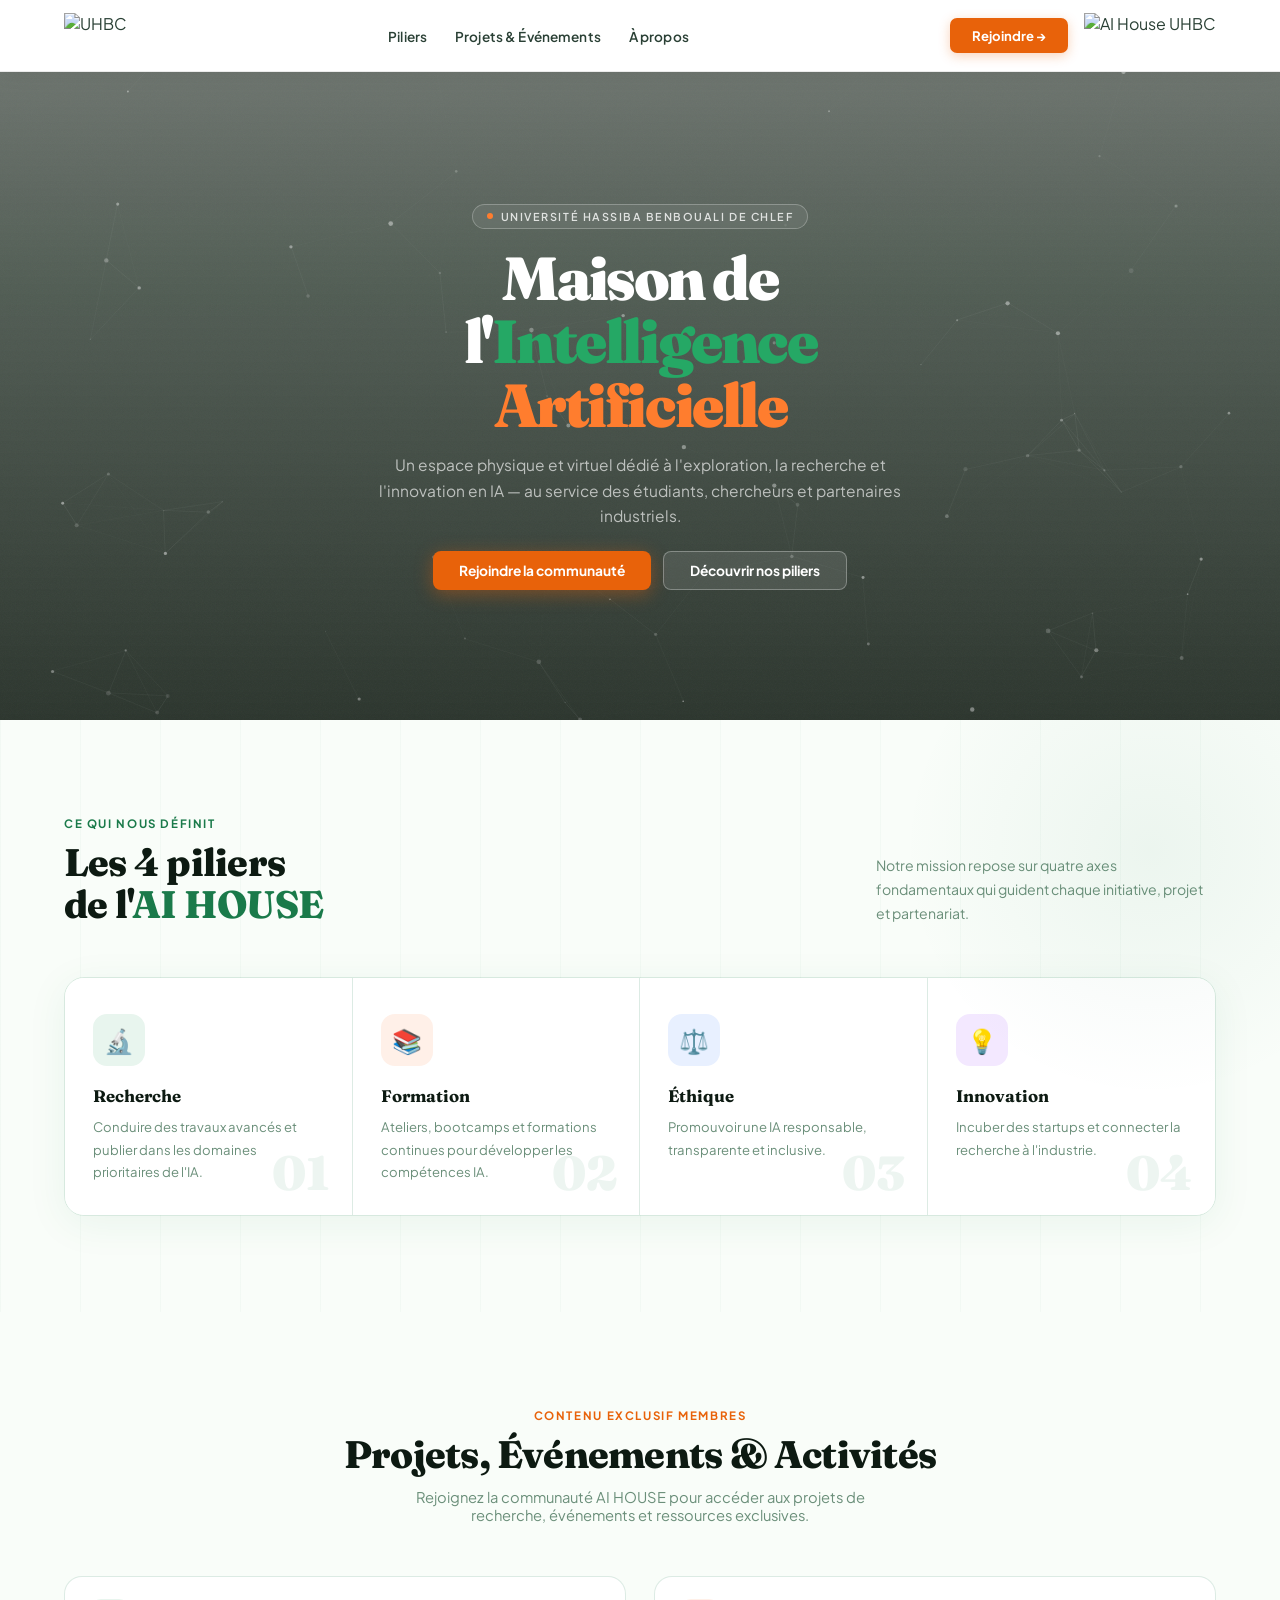
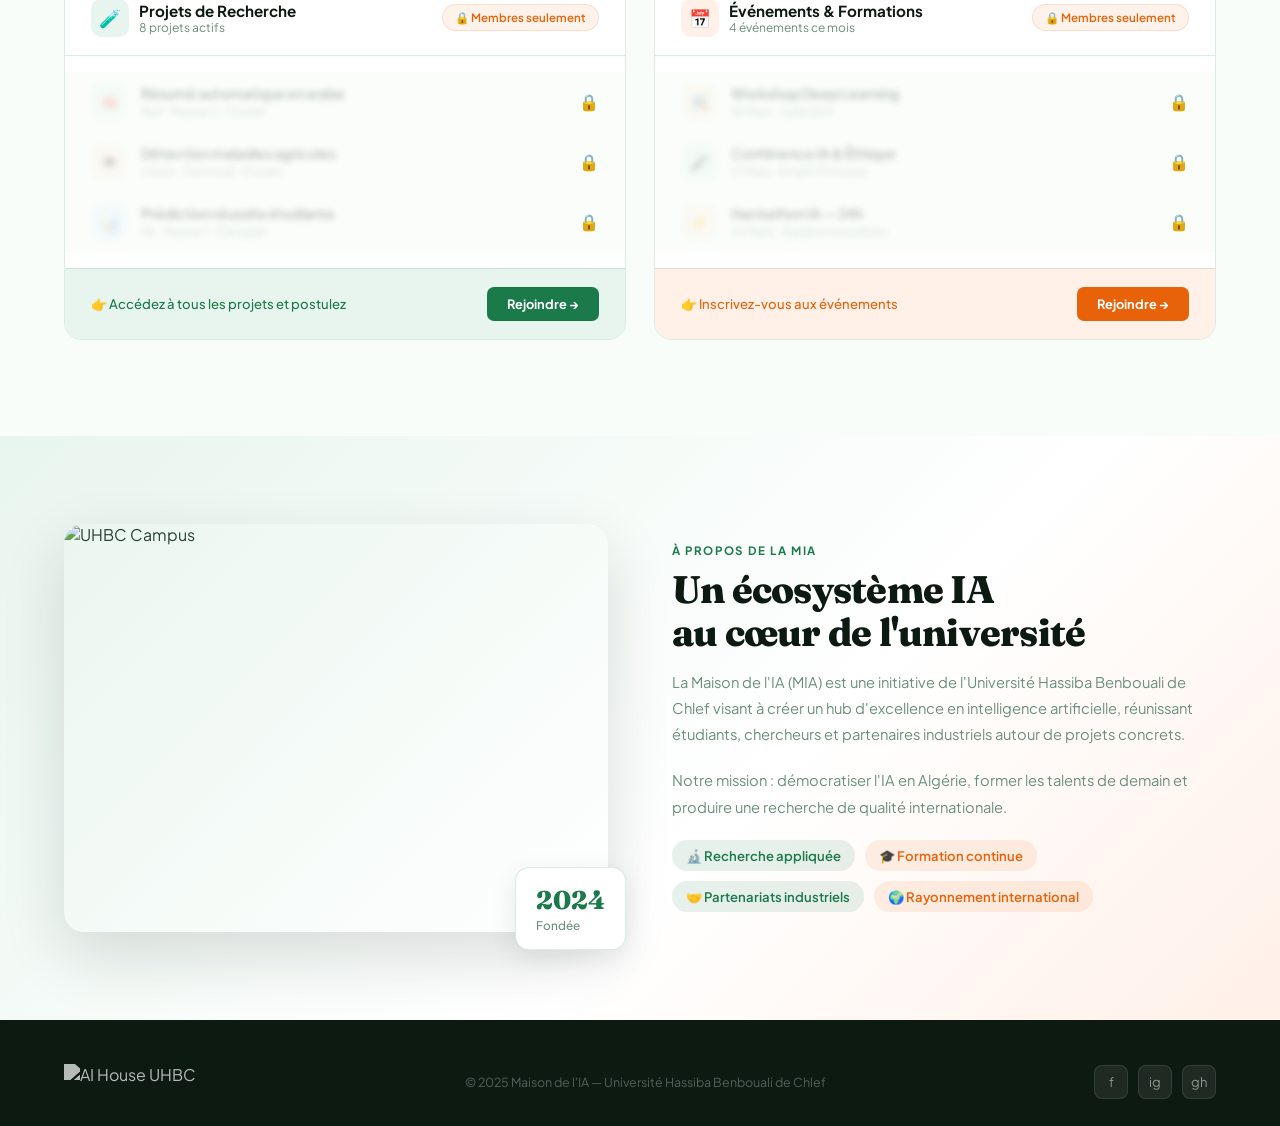
==== index.html @ f017c505 "Add files via upload" ====
<!DOCTYPE html>
<html lang="fr">
<head>
<meta charset="UTF-8">
<meta name="viewport" content="width=device-width, initial-scale=1.0">
<title>AI House UHBC — Maison de l'Intelligence Artificielle</title>
<link href="https://fonts.googleapis.com/css2?family=Fraunces:ital,opsz,wght@0,9..144,300;0,9..144,600;0,9..144,700;0,9..144,800;0,9..144,900;1,9..144,400;1,9..144,700&family=Plus+Jakarta+Sans:ital,wght@0,300;0,400;0,500;0,600;0,700;0,800;1,400&display=swap" rel="stylesheet">
<style>
:root{
  --green:#1a7a4a;--green-l:#25a865;--green-p:#e8f5ee;
  --orange:#e8620a;--orange-l:#ff7d2e;--orange-p:#fff0e8;
  --dark:#0d1a12;--text:#2a4035;--muted:#6b8f7a;
  --white:#f9fdf9;--border:rgba(26,122,74,.15);
}
*{margin:0;padding:0;box-sizing:border-box}
html{scroll-behavior:smooth}
body{font-family:'Plus Jakarta Sans',sans-serif;background:var(--white);color:var(--text);overflow-x:hidden}
.page{display:none;min-height:100vh}
.page.active{display:block}

/* ─── NAV ─── */
nav{
  position:fixed;top:0;left:0;right:0;z-index:200;
  display:flex;align-items:center;justify-content:space-between;
  padding:0 5%;height:72px;
  background:#fff;
  border-bottom:1px solid rgba(0,0,0,.08);
  box-shadow:0 2px 20px rgba(0,0,0,.06);
  transition:box-shadow .3s;
}
.nav-logo-left{display:flex;align-items:center;cursor:pointer;text-decoration:none;flex-shrink:0}
.nav-logo-left img{height:46px;width:auto;object-fit:contain}
.nav-center{display:flex;gap:28px;list-style:none}
.nav-center a{font-size:.85rem;font-weight:600;color:var(--text);text-decoration:none;transition:color .2s;cursor:pointer;letter-spacing:.01em}
.nav-center a:hover{color:var(--green)}
.nav-right{display:flex;align-items:center;gap:16px;flex-shrink:0}
.nav-univ-logo{height:46px;width:auto;object-fit:contain}
.btn-join-nav{background:var(--orange);color:#fff;padding:9px 22px;border-radius:7px;font-family:'Plus Jakarta Sans',sans-serif;font-weight:700;font-size:.82rem;cursor:pointer;transition:.2s;border:none;box-shadow:0 3px 12px rgba(232,98,10,.28)}
.btn-join-nav:hover{background:var(--orange-l);transform:translateY(-1px)}
.member-badge{display:flex;align-items:center;gap:8px;font-size:.82rem;font-weight:600;color:var(--green)}
.member-avatar{width:32px;height:32px;border-radius:50%;background:var(--green);color:#fff;display:flex;align-items:center;justify-content:center;font-size:.78rem;font-weight:700}

/* ─── HERO ─── */
#hero{
  position:relative;min-height:80vh;max-height:600px;height:52vh;
  display:flex;flex-direction:column;align-items:center;justify-content:center;
  text-align:center;overflow:hidden;
  padding-top:72px;
}
.hero-bg{
  position:absolute;inset:0;
  background-image:url('https://media.licdn.com/dms/image/v2/C561BAQG6pyrz4-sddQ/company-background_10000/company-background_10000/0/1585383603223/universit_hassiba_ben_bouali_chlef_cover?e=2147483647&v=beta&t=MM0iycJLVHhiiCePhcX-a3c6beVQOhgVpqdi2-BmuG8');
  background-size:cover;background-position:center top;
  transform:scale(1) translateY(0);
  transform-origin:center center;
  will-change:transform;
  transition:transform .1s linear;
}
.hero-overlay{
  position:absolute;inset:0;
  background:linear-gradient(
    180deg,
    rgba(8,18,10,.55) 0%,
    rgba(10,24,14,.7) 40%,
    rgba(8,18,10,.85) 100%
  );
}
.hero-grain{
  position:absolute;inset:0;opacity:.04;
  background-image:url("data:image/svg+xml,%3Csvg viewBox='0 0 256 256' xmlns='http://www.w3.org/2000/svg'%3E%3Cfilter id='noise'%3E%3CfeTurbulence type='fractalNoise' baseFrequency='0.9' numOctaves='4' stitchTiles='stitch'/%3E%3C/filter%3E%3Crect width='100%25' height='100%25' filter='url(%23noise)'/%3E%3C/svg%3E");
  background-size:200px;pointer-events:none;
}
.hero-content{position:relative;z-index:2;padding:0 24px;max-width:760px}
.hero-badge{
  display:inline-flex;align-items:center;gap:8px;
  font-size:.68rem;font-weight:600;letter-spacing:.14em;text-transform:uppercase;
  color:rgba(255,255,255,.8);border:1px solid rgba(255,255,255,.25);
  background:rgba(255,255,255,.07);backdrop-filter:blur(8px);
  padding:5px 14px;border-radius:30px;margin-bottom:18px;
  opacity:0;animation:heroUp .7s .3s ease forwards;
}
.hero-badge-dot{width:6px;height:6px;border-radius:50%;background:var(--orange-l);animation:pulse 2s infinite}
@keyframes pulse{0%,100%{opacity:1;transform:scale(1)}50%{opacity:.5;transform:scale(1.4)}}
.hero-title{
  font-family:'Fraunces',serif;font-weight:900;
  font-size:clamp(2rem,5vw,3.8rem);
  line-height:1.05;letter-spacing:-.04em;color:#fff;
  opacity:0;animation:heroUp .7s .5s ease forwards;
  font-style:normal;
}
.hero-title .ht-g{color:var(--green-l)}
.hero-title .ht-o{color:var(--orange-l)}
.hero-sub{
  margin-top:14px;font-size:clamp(.82rem,1.4vw,.97rem);
  font-weight:400;line-height:1.65;
  color:rgba(255,255,255,.65);max-width:560px;margin-left:auto;margin-right:auto;
  opacity:0;animation:heroUp .7s .7s ease forwards;
}
.hero-actions{
  display:flex;gap:12px;margin-top:22px;justify-content:center;flex-wrap:wrap;
  opacity:0;animation:heroUp .7s .9s ease forwards;
}
.btn-hero-primary{
  background:var(--orange);color:#fff;
  padding:10px 26px;border-radius:8px;
  font-family:'Plus Jakarta Sans',sans-serif;font-weight:700;font-size:.86rem;
  text-decoration:none;transition:.2s;
  box-shadow:0 4px 18px rgba(232,98,10,.4);cursor:pointer;border:none;
}
.btn-hero-primary:hover{background:var(--orange-l);transform:translateY(-2px);box-shadow:0 8px 24px rgba(232,98,10,.5)}
.btn-hero-secondary{
  background:rgba(255,255,255,.1);color:#fff;
  padding:10px 26px;border-radius:8px;
  border:1.5px solid rgba(255,255,255,.3);
  font-family:'Plus Jakarta Sans',sans-serif;font-weight:700;font-size:.86rem;
  text-decoration:none;transition:.2s;cursor:pointer;
  backdrop-filter:blur(8px);
}
.btn-hero-secondary:hover{background:rgba(255,255,255,.18);transform:translateY(-2px)}
.hero-stats{display:none}
.hero-scroll{display:none}

@keyframes heroUp{from{opacity:0;transform:translateY(28px)}to{opacity:1;transform:translateY(0)}}

/* ─── SCROLL REVEAL ─── */
.reveal{opacity:0;transform:translateY(32px);transition:opacity .7s ease,transform .7s ease}
.reveal.visible{opacity:1;transform:translateY(0)}
.reveal-left{opacity:0;transform:translateX(-32px);transition:opacity .7s ease,transform .7s ease}
.reveal-left.visible{opacity:1;transform:translateX(0)}
.reveal-right{opacity:0;transform:translateX(32px);transition:opacity .7s ease,transform .7s ease}
.reveal-right.visible{opacity:1;transform:translateX(0)}
.delay-1{transition-delay:.1s} .delay-2{transition-delay:.2s} .delay-3{transition-delay:.3s} .delay-4{transition-delay:.4s}

/* ─── PILLARS ─── */
#pillars{padding:96px 5%;background:var(--white);position:relative;overflow:hidden}
#pillars::before{content:'';position:absolute;inset:0;background:repeating-linear-gradient(90deg,rgba(26,122,74,.03) 0,rgba(26,122,74,.03) 1px,transparent 1px,transparent 80px);pointer-events:none}
#pillars::after{content:'';position:absolute;top:-120px;right:-120px;width:500px;height:500px;border-radius:50%;background:radial-gradient(circle,rgba(26,122,74,.06) 0%,transparent 70%);pointer-events:none}
.sl{font-size:.72rem;font-weight:700;letter-spacing:.14em;text-transform:uppercase;margin-bottom:10px}
.sl-g{color:var(--green)} .sl-o{color:var(--orange)} .sl-gd{color:var(--green)}
.st{font-family:'Fraunces',serif;font-weight:800;font-size:clamp(1.8rem,3vw,2.6rem);line-height:1.1;letter-spacing:-.02em}
.sec-head{display:flex;align-items:flex-end;justify-content:space-between;margin-bottom:52px;gap:24px;flex-wrap:wrap}
.pillars-desc{max-width:340px;font-size:.88rem;line-height:1.7;color:var(--muted);font-weight:400}

/* ─── NEW PILLARS GRID ─── */
.pillars-grid{display:grid;grid-template-columns:repeat(4,1fr);gap:0;border:1.5px solid var(--border);border-radius:20px;overflow:hidden;box-shadow:0 8px 40px rgba(26,122,74,.07)}
.pillar-card{background:#fff;border:none;border-radius:0;padding:36px 28px 32px;transition:.3s;position:relative;border-right:1.5px solid var(--border)}
.pillar-card:last-child{border-right:none}
.pillar-card::before{content:'';position:absolute;inset:0;background:var(--green);opacity:0;transition:opacity .3s;z-index:0}
.pillar-card:hover::before{opacity:1}
.pillar-card:hover{transform:none;box-shadow:none}
.pillar-card:hover .p-icon{background:rgba(255,255,255,.15)}
.pillar-card:hover .p-name{color:#fff}
.pillar-card:hover .p-desc{color:rgba(255,255,255,.75)}
.pillar-card:hover .p-num{color:rgba(255,255,255,.25)}
.p-icon{width:52px;height:52px;border-radius:14px;display:flex;align-items:center;justify-content:center;font-size:1.5rem;margin-bottom:20px;position:relative;z-index:1;transition:.3s}
.pig{background:var(--green-p)} .pio{background:var(--orange-p)}
.pib{background:#e8f0ff} .pip{background:#f3e8ff}
.p-num{font-family:'Fraunces',serif;font-weight:900;font-size:3rem;line-height:1;color:rgba(26,122,74,.08);position:absolute;bottom:18px;right:22px;z-index:0;transition:.3s;pointer-events:none}
.p-name{font-family:'Fraunces',serif;font-weight:700;font-size:1.05rem;color:var(--dark);margin-bottom:10px;position:relative;z-index:1;transition:.3s}
.p-desc{font-size:.82rem;line-height:1.7;color:var(--muted);position:relative;z-index:1;transition:.3s}

/* ─── LOCKED PREVIEW ─── */
#locked{padding:96px 5%}
.lp-head{text-align:center;margin-bottom:52px}
.lp-head .st{color:var(--dark);margin-bottom:12px}
.lp-head p{font-size:.92rem;color:var(--muted);max-width:520px;margin:0 auto;margin-top:10px}
.lock-grid{display:grid;grid-template-columns:1fr 1fr;gap:28px}
.ls{background:#fff;border:1px solid var(--border);border-radius:18px;overflow:hidden;transition:.25s}
.ls:hover{box-shadow:0 12px 40px rgba(13,26,18,.09)}
.ls-header{padding:22px 26px 18px;border-bottom:1px solid var(--border);display:flex;align-items:center;justify-content:space-between}
.lsh-l{display:flex;align-items:center;gap:10px}
.lsh-icon{width:38px;height:38px;border-radius:10px;display:flex;align-items:center;justify-content:center;font-size:1.1rem}
.lsh-g{background:var(--green-p)} .lsh-o{background:var(--orange-p)}
.lsh-title{font-family:'Plus Jakarta Sans',sans-serif;font-weight:700;font-size:.95rem;color:var(--dark)}
.lsh-count{font-size:.75rem;color:var(--muted)}
.lock-badge{display:flex;align-items:center;gap:5px;background:rgba(232,98,10,.08);color:var(--orange);font-size:.72rem;font-weight:600;padding:5px 12px;border-radius:20px;border:1px solid rgba(232,98,10,.15)}
.lock-items{padding:16px 0}
.li{display:flex;align-items:center;gap:14px;padding:12px 26px;position:relative}
.li::after{content:'';position:absolute;inset:0;background:rgba(249,253,249,.72);backdrop-filter:blur(3px)}
.li-icon{width:36px;height:36px;border-radius:10px;display:flex;align-items:center;justify-content:center;font-size:.95rem;flex-shrink:0}
.lig{background:var(--green-p)} .lio{background:var(--orange-p)} .lib{background:#e8f0ff}
.li-info{flex:1}
.li-title{font-family:'Plus Jakarta Sans',sans-serif;font-weight:600;font-size:.88rem;color:var(--dark)}
.li-sub{font-size:.75rem;color:var(--muted);margin-top:2px}
.li-lock{font-size:1rem;z-index:1}
.ls-cta{padding:18px 26px;border-top:1px solid var(--border);display:flex;align-items:center;justify-content:space-between;gap:14px}
.ls-cta-g{background:var(--green-p)} .ls-cta-o{background:var(--orange-p)}
.ls-cta p{font-size:.82rem;font-weight:500}
.ls-cta-g p{color:var(--green)} .ls-cta-o p{color:var(--orange)}
.btn-unlock{color:#fff;border:none;padding:9px 20px;border-radius:7px;font-family:'Plus Jakarta Sans',sans-serif;font-weight:700;font-size:.8rem;cursor:pointer;transition:.2s}
.btu-g{background:var(--green)} .btu-g:hover{background:var(--green-l)}
.btu-o{background:var(--orange)} .btu-o:hover{background:var(--orange-l)}

/* ─── ABOUT STRIP ─── */
#about{
  padding:88px 5%;
  background:linear-gradient(135deg,var(--green-p) 0%,#fff 60%,var(--orange-p) 100%);
  display:grid;grid-template-columns:1fr 1fr;gap:64px;align-items:center;
}
.about-visual{position:relative}
.about-img-wrap{
  border-radius:20px;overflow:hidden;
  box-shadow:0 24px 64px rgba(13,26,18,.14);
  aspect-ratio:4/3;
}
.about-img-wrap img{width:100%;height:100%;object-fit:cover}
.about-badge{
  position:absolute;bottom:-18px;right:-18px;
  background:#fff;border:1px solid var(--border);border-radius:14px;
  padding:16px 20px;box-shadow:0 8px 28px rgba(0,0,0,.09);
  display:flex;flex-direction:column;gap:2px;
}
.ab-val{font-family:'Fraunces',serif;font-weight:800;font-size:1.6rem;color:var(--green)}
.ab-label{font-size:.74rem;color:var(--muted);font-weight:500}
.about-info .sl-gd{margin-bottom:10px;display:block}
.about-info .st{color:var(--dark);margin-bottom:16px}
.about-info p{font-size:.92rem;line-height:1.78;color:var(--muted);margin-bottom:20px}
.about-chips{display:flex;flex-wrap:wrap;gap:10px}
.achip{display:flex;align-items:center;gap:7px;font-size:.82rem;font-weight:600;padding:7px 14px;border-radius:30px}
.achip-g{background:rgba(26,122,74,.1);color:var(--green)}
.achip-o{background:rgba(232,98,10,.1);color:var(--orange)}

/* ─── FOOTER ─── */
footer{background:var(--dark);padding:44px 5% 26px}
.footer-inner{display:flex;align-items:center;justify-content:space-between;flex-wrap:wrap;gap:16px}
.footer-logo{display:flex;align-items:center;gap:10px}
.footer-logo img{height:36px;width:auto;filter:brightness(0) invert(1);opacity:.7}
.footer-copy{font-size:.78rem;color:rgba(255,255,255,.3)}
.footer-soc{display:flex;gap:10px}
.soc-link{width:34px;height:34px;border-radius:8px;background:rgba(255,255,255,.07);border:1px solid rgba(255,255,255,.1);display:flex;align-items:center;justify-content:center;text-decoration:none;font-size:.82rem;color:rgba(255,255,255,.5);transition:.2s}
.soc-link:hover{background:var(--green);border-color:var(--green);color:#fff}

/* ─── BUTTONS ─── */
.btn-primary{background:var(--green);color:#fff;padding:13px 28px;border-radius:8px;font-family:'Plus Jakarta Sans',sans-serif;font-weight:600;font-size:.92rem;text-decoration:none;transition:.2s;box-shadow:0 4px 18px rgba(26,122,74,.22);cursor:pointer;border:none;display:inline-block}
.btn-primary:hover{background:var(--green-l);transform:translateY(-2px)}
.btn-secondary{background:transparent;color:var(--text);padding:13px 28px;border-radius:8px;border:1.5px solid var(--border);font-family:'Plus Jakarta Sans',sans-serif;font-weight:600;font-size:.92rem;text-decoration:none;transition:.2s;cursor:pointer;display:inline-block}
.btn-secondary:hover{border-color:var(--orange);color:var(--orange);transform:translateY(-2px)}

/* ════════════════════════════
   PAGE 2 — DASHBOARD
════════════════════════════ */
#page2{background:#f4f7f5}
.dash-layout{display:grid;grid-template-columns:240px 1fr;min-height:calc(100vh - 70px);margin-top:70px}
.sidebar{background:var(--dark);padding:28px 0;display:flex;flex-direction:column;position:sticky;top:70px;height:calc(100vh - 70px);overflow-y:auto}
.sb-sec{margin-bottom:8px}
.sb-lbl{font-size:.68rem;font-weight:600;letter-spacing:.12em;text-transform:uppercase;color:rgba(255,255,255,.28);padding:14px 24px 6px}
.sb-link{display:flex;align-items:center;gap:11px;padding:10px 24px;font-size:.86rem;font-weight:500;color:rgba(255,255,255,.55);cursor:pointer;transition:.2s;border-left:3px solid transparent}
.sb-link:hover{color:#fff;background:rgba(255,255,255,.04)}
.sb-link.active{color:#fff;background:rgba(26,122,74,.18);border-left-color:var(--green-l)}
.sb-icon{font-size:1rem;width:20px;text-align:center}
.sb-badge{margin-left:auto;background:var(--orange);color:#fff;font-size:.65rem;font-weight:700;padding:2px 7px;border-radius:20px}
.sb-profile{padding:20px 24px;border-top:1px solid rgba(255,255,255,.07);margin-top:auto}
.sbp-inner{display:flex;align-items:center;gap:10px}
.sbp-av{width:36px;height:36px;border-radius:50%;background:linear-gradient(135deg,var(--green),var(--green-l));display:flex;align-items:center;justify-content:center;font-size:.85rem;font-weight:700;color:#fff}
.sbp-name{font-size:.85rem;font-weight:600;color:#fff}
.sbp-role{font-size:.72rem;color:rgba(255,255,255,.4)}
.btn-logout{margin-top:12px;width:100%;background:rgba(255,255,255,.06);border:1px solid rgba(255,255,255,.1);color:rgba(255,255,255,.5);border-radius:7px;padding:8px;font-size:.78rem;cursor:pointer;transition:.2s;font-family:'Plus Jakarta Sans',sans-serif}
.btn-logout:hover{background:rgba(255,255,255,.1);color:#fff}
.dash-main{padding:36px 40px;overflow-y:auto}
.dtab{display:none}
.dtab.active{display:block}
.wb{display:flex;align-items:center;justify-content:space-between;margin-bottom:36px;flex-wrap:wrap;gap:16px}
.wb h1{font-family:'Fraunces',serif;font-weight:800;font-size:1.7rem;color:var(--dark)}
.wb p{font-size:.88rem;color:var(--muted);margin-top:4px}
.wb-date{font-size:.82rem;color:var(--muted);background:#fff;padding:8px 16px;border-radius:8px;border:1px solid var(--border)}
.kpi-row{display:grid;grid-template-columns:repeat(4,1fr);gap:16px;margin-bottom:32px}
.kpi{background:#fff;border-radius:13px;border:1px solid var(--border);padding:20px 20px 18px;transition:.2s}
.kpi:hover{transform:translateY(-2px);box-shadow:0 8px 24px rgba(13,26,18,.07)}
.kpi-ic{width:38px;height:38px;border-radius:9px;display:flex;align-items:center;justify-content:center;font-size:1rem;margin-bottom:14px}
.kpi-v{font-family:'Fraunces',serif;font-weight:800;font-size:1.7rem;color:var(--dark)}
.kpi-l{font-size:.76rem;font-weight:500;color:var(--muted);margin-top:3px}
.kpi-t{font-size:.72rem;font-weight:600;margin-top:8px}
.tu{color:var(--green)} .tn{color:var(--muted)}
.sh{display:flex;align-items:center;justify-content:space-between;margin-bottom:18px}
.sh h2{font-family:'Fraunces',serif;font-weight:700;font-size:1.05rem;color:var(--dark)}
.sh-a{font-size:.8rem;font-weight:600;color:var(--green);cursor:pointer;background:none;border:none;padding:0}
.proj-grid{display:grid;grid-template-columns:repeat(3,1fr);gap:18px;margin-bottom:32px}
.pc{background:#fff;border-radius:14px;border:1px solid var(--border);overflow:hidden;transition:.2s;cursor:pointer}
.pc:hover{box-shadow:0 10px 32px rgba(13,26,18,.09);transform:translateY(-3px)}
.pc-img{height:110px;display:flex;align-items:center;justify-content:center;font-size:2rem;position:relative}
.pci-g{background:linear-gradient(135deg,#e8f5ee,#d0eddf)}
.pci-o{background:linear-gradient(135deg,#fff0e8,#ffe0cc)}
.pci-b{background:linear-gradient(135deg,#e8f0ff,#d0dfff)}
.pci-p{background:linear-gradient(135deg,#f3e8ff,#e5d0ff)}
.pc-tag{position:absolute;top:10px;left:10px;font-size:.68rem;font-weight:600;letter-spacing:.05em;padding:3px 9px;border-radius:20px}
.tg{background:rgba(26,122,74,.12);color:var(--green)}
.to{background:rgba(232,98,10,.12);color:var(--orange)}
.tb{background:rgba(26,90,122,.12);color:#1a5a7a}
.tp{background:rgba(130,26,122,.12);color:#821a7a}
.pc-body{padding:16px 18px 18px}
.pc-title{font-family:'Plus Jakarta Sans',sans-serif;font-weight:600;font-size:.88rem;color:var(--dark);margin-bottom:6px}
.pc-desc{font-size:.78rem;line-height:1.55;color:var(--muted)}
.pc-foot{display:flex;align-items:center;gap:10px;margin-top:13px;padding-top:12px;border-top:1px solid var(--border)}
.pc-av{width:22px;height:22px;border-radius:50%;background:var(--green-p);display:flex;align-items:center;justify-content:center;font-size:.62rem;font-weight:700;color:var(--green);flex-shrink:0}
.pc-auth{font-size:.73rem;color:var(--muted);flex:1}
.pcs{font-size:.68rem;font-weight:600;padding:2px 8px;border-radius:20px}
.pcs-op{background:rgba(26,122,74,.1);color:var(--green)}
.pcs-cl{background:rgba(232,98,10,.1);color:var(--orange)}
.pcs-fu{background:#f0f0f0;color:#888}
.ev-list{display:flex;flex-direction:column;gap:13px;margin-bottom:32px}
.ev{background:#fff;border-radius:13px;border:1px solid var(--border);padding:18px 20px;display:flex;gap:16px;align-items:flex-start;transition:.2s;cursor:pointer}
.ev:hover{box-shadow:0 6px 22px rgba(13,26,18,.08);transform:translateX(3px)}
.ev-date{min-width:50px;height:54px;border-radius:9px;display:flex;flex-direction:column;align-items:center;justify-content:center;gap:1px}
.evd-g{background:var(--green-p)} .evd-o{background:var(--orange-p)}
.ev-day{font-family:'Fraunces',serif;font-weight:800;font-size:1.3rem;line-height:1}
.evc-g{color:var(--green)} .evc-o{color:var(--orange)}
.ev-mo{font-size:.65rem;font-weight:600;text-transform:uppercase;letter-spacing:.05em;color:var(--muted)}
.ev-info{flex:1}
.ev-title{font-family:'Plus Jakarta Sans',sans-serif;font-weight:600;font-size:.9rem;color:var(--dark);margin-bottom:5px}
.ev-meta{display:flex;gap:12px;font-size:.74rem;color:var(--muted);flex-wrap:wrap}
.ev-acts{display:flex;flex-direction:column;gap:6px;align-items:flex-end;justify-content:center;flex-shrink:0}
.btn-reg{background:var(--green);color:#fff;border:none;padding:8px 16px;border-radius:7px;font-family:'Plus Jakarta Sans',sans-serif;font-weight:700;font-size:.75rem;cursor:pointer;transition:.2s;white-space:nowrap}
.btn-reg:hover{background:var(--green-l)}
.btn-reged{background:var(--green-p);color:var(--green);border:1px solid rgba(26,122,74,.2);padding:8px 16px;border-radius:7px;font-family:'Plus Jakarta Sans',sans-serif;font-weight:700;font-size:.75rem;white-space:nowrap}
.ev-type{font-size:.68rem;font-weight:600;padding:2px 8px;border-radius:20px}
.etw{background:rgba(26,122,74,.1);color:var(--green)}
.etc{background:rgba(26,90,122,.1);color:#1a5a7a}
.eth{background:rgba(232,98,10,.1);color:var(--orange)}
.af{display:flex;flex-direction:column;gap:0}
.afi{display:flex;gap:14px;padding:14px 0;border-bottom:1px solid var(--border)}
.afi:last-child{border-bottom:none}
.afd{width:34px;height:34px;border-radius:50%;display:flex;align-items:center;justify-content:center;font-size:.9rem;flex-shrink:0}
.afd-g{background:var(--green-p)} .afd-o{background:var(--orange-p)} .afd-b{background:#e8f0ff}
.af-text{font-size:.84rem;color:var(--text);line-height:1.5}
.af-text strong{color:var(--dark);font-weight:600}
.af-time{font-size:.72rem;color:var(--muted);margin-top:3px}
.prof-grid{display:grid;grid-template-columns:1fr 2fr;gap:28px}
.pcard{background:#fff;border-radius:16px;border:1px solid var(--border);padding:28px;text-align:center}
.pcard-av{width:80px;height:80px;border-radius:50%;background:linear-gradient(135deg,var(--green),var(--green-l));display:flex;align-items:center;justify-content:center;font-size:1.8rem;font-weight:800;color:#fff;margin:0 auto 16px}
.pcard-name{font-family:'Fraunces',serif;font-weight:800;font-size:1.1rem;color:var(--dark)}
.pcard-role{font-size:.8rem;color:var(--muted);margin-top:4px}
.pcard-badge{display:inline-flex;align-items:center;gap:6px;background:var(--green-p);color:var(--green);font-size:.75rem;font-weight:600;padding:5px 13px;border-radius:20px;margin-top:12px}
.pcard-stats{display:grid;grid-template-columns:1fr 1fr;gap:12px;margin-top:22px;padding-top:20px;border-top:1px solid var(--border)}
.pcs-i{background:#f4f7f5;border-radius:9px;padding:12px;text-align:center}
.pcs-v{font-family:'Fraunces',serif;font-weight:800;font-size:1.2rem;color:var(--dark)}
.pcs-l{font-size:.7rem;color:var(--muted);margin-top:2px}
.pdet{background:#fff;border-radius:16px;border:1px solid var(--border);padding:28px}
.pdet-sec{margin-bottom:24px;padding-bottom:22px;border-bottom:1px solid var(--border)}
.pdet-sec:last-child{border-bottom:none;margin-bottom:0;padding-bottom:0}
.pdet-sec h3{font-family:'Plus Jakarta Sans',sans-serif;font-weight:600;font-size:.92rem;color:var(--dark);margin-bottom:14px}
.pdr{display:grid;grid-template-columns:1fr 1fr;gap:14px;margin-bottom:13px}
.pdf label{font-size:.72rem;font-weight:600;color:var(--muted);letter-spacing:.05em;text-transform:uppercase;display:block;margin-bottom:5px}
.pdf span{font-size:.87rem;color:var(--text);font-weight:500}
.chips{display:flex;flex-wrap:wrap;gap:8px}
.chip{font-size:.76rem;font-weight:600;padding:5px 12px;border-radius:20px;background:var(--green-p);color:var(--green)}
.chip-o{background:var(--orange-p);color:var(--orange)}
.card-box{background:#fff;border-radius:16px;border:1px solid var(--border);padding:24px}

/* ─── MODAL ─── */
.modal-ov{position:fixed;inset:0;background:rgba(13,26,18,.7);backdrop-filter:blur(8px);z-index:300;display:none;align-items:center;justify-content:center;padding:20px}
.modal-ov.open{display:flex}
.modal{background:#fff;border-radius:20px;max-width:480px;width:100%;padding:36px 32px;position:relative}
.modal h2{font-family:'Fraunces',serif;font-weight:800;font-size:1.3rem;color:var(--dark);margin-bottom:6px}
.modal p{font-size:.88rem;color:var(--muted);margin-bottom:24px}
.modal-x{position:absolute;top:16px;right:16px;width:32px;height:32px;border-radius:50%;background:#f0f0f0;border:none;cursor:pointer;font-size:1rem;display:flex;align-items:center;justify-content:center}
.modal-x:hover{background:#e0e0e0}
.fgg{display:flex;flex-direction:column;gap:5px;margin-bottom:14px}
.fgg label{font-size:.75rem;font-weight:600;color:var(--muted);letter-spacing:.04em;text-transform:uppercase}
.fgg input,.fgg select{background:var(--green-p);border:1px solid var(--border);border-radius:8px;padding:10px 13px;color:var(--text);font-family:'Plus Jakarta Sans',sans-serif;font-size:.87rem;outline:none;transition:border-color .2s}
.fgg input:focus,.fgg select:focus{border-color:var(--green);background:#fff}
.fgg input::placeholder{color:var(--muted)}
.fr{display:grid;grid-template-columns:1fr 1fr;gap:12px}
.btn-join{width:100%;background:var(--green);color:#fff;border:none;padding:13px;border-radius:8px;font-family:'Plus Jakarta Sans',sans-serif;font-weight:700;font-size:.95rem;cursor:pointer;margin-top:4px;transition:.2s}
.btn-join:hover{background:var(--green-l);transform:translateY(-1px)}

/* ─── TOAST ─── */
.toast{position:fixed;bottom:28px;right:28px;background:var(--green);color:#fff;padding:13px 22px;border-radius:10px;font-family:'Fraunces',serif;font-weight:600;font-size:.86rem;box-shadow:0 8px 28px rgba(26,122,74,.35);z-index:999;transform:translateY(80px);opacity:0;transition:transform .4s cubic-bezier(.22,1,.36,1),opacity .3s}
.toast.show{transform:translateY(0);opacity:1}

/* ─── RESPONSIVE ─── */
@media(max-width:1024px){
  .pillars-grid{grid-template-columns:repeat(2,1fr)}
  .kpi-row{grid-template-columns:repeat(2,1fr)}
  .proj-grid{grid-template-columns:repeat(2,1fr)}
  .dash-layout{grid-template-columns:200px 1fr}
  #about{grid-template-columns:1fr}
  .about-visual{display:none}
}
@media(max-width:768px){
  .lock-grid{grid-template-columns:1fr}
  .dash-layout{grid-template-columns:1fr}
  .sidebar{display:none}
  .proj-grid{grid-template-columns:1fr}
  .prof-grid{grid-template-columns:1fr}
  .nav-center{display:none}
  .pdr{grid-template-columns:1fr}
  .fr{grid-template-columns:1fr}
  .hero-stats{flex-direction:column;gap:0}
  .hs-item{border-right:none;border-bottom:1px solid rgba(255,255,255,.1)}
  .hs-item:last-child{border-bottom:none}
}
</style>
</head>
<body>

<!-- ═══ NAV ═══ -->
<nav id="main-nav">
  <a class="nav-logo-left" onclick="goHome()">
    <img src="https://media.licdn.com/dms/image/v2/C560BAQG5Hzzq4B9K9w/company-logo_200_200/company-logo_200_200/0/1630631565390/universit_hassiba_ben_bouali_chlef_logo?e=2147483647&v=beta&t=qV8g0KEAoEEfn9AnpTykEdqYr1Pdl0xMBkFI26KihQ4" alt="UHBC">
  </a>
  <ul class="nav-center" id="nav-pub">
    <li><a href="#pillars">Piliers</a></li>
    <li><a href="#locked">Projets & Événements</a></li>
    <li><a href="#about">À propos</a></li>
  </ul>
  <ul class="nav-center" id="nav-mem" style="display:none">
    <li><a onclick="showTab('t-overview')">Dashboard</a></li>
    <li><a onclick="showTab('t-projects')">Projets</a></li>
    <li><a onclick="showTab('t-events')">Événements</a></li>
    <li><a onclick="showTab('t-activities')">Activités</a></li>
  </ul>
  <div class="nav-right">
    <div id="nav-guest" style="display:flex;align-items:center;gap:14px">
      <button class="btn-join-nav" onclick="openModal()">Rejoindre →</button>
    </div>
    <div id="nav-logged" style="display:none;align-items:center;gap:14px">
      <span class="member-badge">
        <div class="member-avatar" id="nav-av">KM</div>
        <span id="nav-nm">Khalil</span>
      </span>
    </div>
    <img class="nav-univ-logo" src="https://i.imgur.com/zl5jHaY.png" alt="AI House UHBC">
  </div>
</nav>

<!-- ═══ PAGE 1 ═══ -->
<div id="page1" class="page active">

  <!-- HERO -->
  <section id="hero">
    <div class="hero-bg" id="hero-bg"></div>
    <div class="hero-overlay"></div>
    <div class="hero-grain"></div>
    <div id="particles-hero" style="position:absolute;inset:0;z-index:1;pointer-events:none"></div>

    <div class="hero-content">
      <div class="hero-badge">
        <span class="hero-badge-dot"></span>
        Université Hassiba Benbouali de Chlef
      </div>

      <h1 class="hero-title">
        Maison de<br>
        l'<span class="ht-g">Intelligence</span><br>
        <span class="ht-o">Artificielle</span>
      </h1>

      <p class="hero-sub">
        Un espace physique et virtuel dédié à l'exploration, la recherche et l'innovation en IA — 
        au service des étudiants, chercheurs et partenaires industriels.
      </p>

      <div class="hero-actions">
        <button class="btn-hero-primary" onclick="openModal()">Rejoindre la communauté</button>
        <a href="#pillars" class="btn-hero-secondary">Découvrir nos piliers</a>
      </div>

      <div class="hero-stats">
        <div class="hs-item">
          <div class="hs-val"><span class="sg">40+</span></div>
          <div class="hs-label">Projets actifs</div>
        </div>
        <div class="hs-item">
          <div class="hs-val"><span class="so">120</span></div>
          <div class="hs-label">Membres</div>
        </div>
        <div class="hs-item">
          <div class="hs-val">18</div>
          <div class="hs-label">Événements / an</div>
        </div>
        <div class="hs-item">
          <div class="hs-val"><span class="sg">4</span></div>
          <div class="hs-label">Piliers fondateurs</div>
        </div>
      </div>
    </div>

    <div class="hero-scroll">
      <div class="scroll-line"></div>
      <span>Défiler</span>
    </div>
  </section>

  <!-- PILLARS -->
  <section id="pillars">
    <div class="sec-head">
      <div>
        <div class="sl sl-g reveal">Ce qui nous définit</div>
        <h2 class="st reveal delay-1" style="color:var(--dark)">Les 4 piliers<br>de l'<span style="color:var(--green)">AI HOUSE</span></h2>
      </div>
      <p class="pillars-desc reveal-right">Notre mission repose sur quatre axes fondamentaux qui guident chaque initiative, projet et partenariat.</p>
    </div>
    <div class="pillars-grid">
      <div class="pillar-card reveal delay-1"><div class="p-icon pig">🔬</div><div class="p-name">Recherche</div><p class="p-desc">Conduire des travaux avancés et publier dans les domaines prioritaires de l'IA.</p><div class="p-num">01</div></div>
      <div class="pillar-card reveal delay-2"><div class="p-icon pio">📚</div><div class="p-name">Formation</div><p class="p-desc">Ateliers, bootcamps et formations continues pour développer les compétences IA.</p><div class="p-num">02</div></div>
      <div class="pillar-card reveal delay-3"><div class="p-icon pib">⚖️</div><div class="p-name">Éthique</div><p class="p-desc">Promouvoir une IA responsable, transparente et inclusive.</p><div class="p-num">03</div></div>
      <div class="pillar-card reveal delay-4"><div class="p-icon pip">💡</div><div class="p-name">Innovation</div><p class="p-desc">Incuber des startups et connecter la recherche à l'industrie.</p><div class="p-num">04</div></div>
    </div>
  </section>

  <!-- LOCKED PREVIEW -->
  <section id="locked">
    <div class="lp-head">
      <div class="sl sl-o reveal" style="display:block">Contenu exclusif membres</div>
      <h2 class="st reveal delay-1" style="color:var(--dark)">Projets, Événements & Activités</h2>
      <p class="reveal delay-2">Rejoignez la communauté AI HOUSE pour accéder aux projets de recherche, événements et ressources exclusives.</p>
    </div>
    <div class="lock-grid">
      <div class="ls reveal-left">
        <div class="ls-header">
          <div class="lsh-l"><div class="lsh-icon lsh-g">🧪</div><div><div class="lsh-title">Projets de Recherche</div><div class="lsh-count">8 projets actifs</div></div></div>
          <div class="lock-badge">🔒 Membres seulement</div>
        </div>
        <div class="lock-items">
          <div class="li"><div class="li-icon lig">🧠</div><div class="li-info"><div class="li-title">Résumé automatique en arabe</div><div class="li-sub">NLP · Master 2 · Ouvert</div></div><span class="li-lock">🔒</span></div>
          <div class="li"><div class="li-icon lio">👁️</div><div class="li-info"><div class="li-title">Détection maladies agricoles</div><div class="li-sub">Vision · Doctorat · Ouvert</div></div><span class="li-lock">🔒</span></div>
          <div class="li"><div class="li-icon lib">📊</div><div class="li-info"><div class="li-title">Prédiction réussite étudiante</div><div class="li-sub">ML · Master 1 · Complet</div></div><span class="li-lock">🔒</span></div>
        </div>
        <div class="ls-cta ls-cta-g"><p>👉 Accédez à tous les projets et postulez</p><button class="btn-unlock btu-g" onclick="openModal()">Rejoindre →</button></div>
      </div>
      <div class="ls reveal-right">
        <div class="ls-header">
          <div class="lsh-l"><div class="lsh-icon lsh-o">📅</div><div><div class="lsh-title">Événements & Formations</div><div class="lsh-count">4 événements ce mois</div></div></div>
          <div class="lock-badge">🔒 Membres seulement</div>
        </div>
        <div class="lock-items">
          <div class="li"><div class="li-icon lio">🛠️</div><div class="li-info"><div class="li-title">Workshop Deep Learning</div><div class="li-sub">10 Mars · Salle 204</div></div><span class="li-lock">🔒</span></div>
          <div class="li"><div class="li-icon lig">🎤</div><div class="li-info"><div class="li-title">Conférence IA & Éthique</div><div class="li-sub">17 Mars · Amphi Principal</div></div><span class="li-lock">🔒</span></div>
          <div class="li"><div class="li-icon lio">⚡</div><div class="li-info"><div class="li-title">Hackathon IA — 24h</div><div class="li-sub">24 Mars · Espace Innovation</div></div><span class="li-lock">🔒</span></div>
        </div>
        <div class="ls-cta ls-cta-o"><p>👉 Inscrivez-vous aux événements</p><button class="btn-unlock btu-o" onclick="openModal()">Rejoindre →</button></div>
      </div>
    </div>
  </section>

  <!-- ABOUT -->
  <section id="about">
    <div class="about-visual reveal-left">
      <div class="about-img-wrap">
        <img src="https://www.univ-chlef.dz/ar/wp-content/uploads/2026/01/univ-chlef-1024x473.jpg" alt="UHBC Campus">
      </div>
      <div class="about-badge">
        <div class="ab-val">2024</div>
        <div class="ab-label">Fondée</div>
      </div>
    </div>
    <div class="about-info">
      <span class="sl sl-gd reveal">À propos de la MIA</span>
      <h2 class="st reveal delay-1" style="color:var(--dark)">Un écosystème IA<br>au cœur de l'université</h2>
      <p class="reveal delay-2">La Maison de l'IA (MIA) est une initiative de l'Université Hassiba Benbouali de Chlef visant à créer un hub d'excellence en intelligence artificielle, réunissant étudiants, chercheurs et partenaires industriels autour de projets concrets.</p>
      <p class="reveal delay-3">Notre mission : démocratiser l'IA en Algérie, former les talents de demain et produire une recherche de qualité internationale.</p>
      <div class="about-chips reveal delay-4">
        <span class="achip achip-g">🔬 Recherche appliquée</span>
        <span class="achip achip-o">🎓 Formation continue</span>
        <span class="achip achip-g">🤝 Partenariats industriels</span>
        <span class="achip achip-o">🌍 Rayonnement international</span>
      </div>
    </div>
  </section>

  <footer>
    <div class="footer-inner">
      <div class="footer-logo">
        <img src="https://i.imgur.com/zl5jHaY.png" alt="AI House UHBC">
      </div>
      <span class="footer-copy">© 2025 Maison de l'IA — Université Hassiba Benbouali de Chlef</span>
      <div class="footer-soc">
        <a href="#" class="soc-link">f</a>
        <a href="#" class="soc-link">ig</a>
        <a href="#" class="soc-link">gh</a>
      </div>
    </div>
  </footer>

</div><!-- /page1 -->

<!-- ═══ PAGE 2 — DASHBOARD ═══ -->
<div id="page2" class="page">
  <div class="dash-layout">
    <aside class="sidebar">
      <div class="sb-sec">
        <div class="sb-lbl">Principal</div>
        <div class="sb-link active" onclick="showTab('t-overview')"><span class="sb-icon">🏠</span> Tableau de bord</div>
        <div class="sb-link" onclick="showTab('t-projects')"><span class="sb-icon">🧪</span> Projets <span class="sb-badge">8</span></div>
        <div class="sb-link" onclick="showTab('t-events')"><span class="sb-icon">📅</span> Événements <span class="sb-badge">4</span></div>
        <div class="sb-link" onclick="showTab('t-activities')"><span class="sb-icon">⚡</span> Activités</div>
      </div>
      <div class="sb-sec">
        <div class="sb-lbl">Mon espace</div>
        <div class="sb-link" onclick="showTab('t-profile')"><span class="sb-icon">👤</span> Mon profil</div>
        <div class="sb-link" onclick="showTab('t-resources')"><span class="sb-icon">📚</span> Ressources</div>
      </div>
      <div class="sb-profile">
        <div class="sbp-inner">
          <div class="sbp-av" id="sb-av">KM</div>
          <div><div class="sbp-name" id="sb-name">Khalil M.</div><div class="sbp-role" id="sb-role">Étudiant Master</div></div>
        </div>
        <button class="btn-logout" onclick="handleLogout()">← Déconnexion</button>
      </div>
    </aside>

    <main class="dash-main">

      <!-- OVERVIEW -->
      <div class="dtab active" id="t-overview">
        <div class="wb">
          <div><h1>Bonjour, <span id="wn" style="color:var(--green)">Khalil</span> 👋</h1><p>Bienvenue dans votre espace AI HOUSE UHBC</p></div>
          <div class="wb-date">📅 Mars 2025</div>
        </div>
        <div class="kpi-row">
          <div class="kpi"><div class="kpi-ic pig">🧪</div><div class="kpi-v">3</div><div class="kpi-l">Projets rejoints</div><div class="kpi-t tu">↑ +1 ce mois</div></div>
          <div class="kpi"><div class="kpi-ic pio">📅</div><div class="kpi-v">2</div><div class="kpi-l">Événements inscrits</div><div class="kpi-t tu">Prochain: 10 mars</div></div>
          <div class="kpi"><div class="kpi-ic" style="background:#e8f0ff">⚡</div><div class="kpi-v">14</div><div class="kpi-l">Activités totales</div><div class="kpi-t tn">Dernière: hier</div></div>
          <div class="kpi"><div class="kpi-ic pip">🏆</div><div class="kpi-v">Gold</div><div class="kpi-l">Niveau membre</div><div class="kpi-t tu">↑ 3 mois actif</div></div>
        </div>
        <div class="sh"><h2>Mes projets récents</h2><button class="sh-a" onclick="showTab('t-projects')">Voir tout →</button></div>
        <div class="proj-grid">
          <div class="pc"><div class="pc-img pci-g">🧠<span class="pc-tag tg">NLP</span></div><div class="pc-body"><div class="pc-title">Résumé automatique en arabe</div><p class="pc-desc">Modèle Transformer pour résumés de textes académiques arabes.</p><div class="pc-foot"><div class="pc-av">KM</div><div class="pc-auth">Vous (responsable)</div><span class="pcs pcs-op">Actif</span></div></div></div>
          <div class="pc"><div class="pc-img pci-o">👁️<span class="pc-tag to">Vision</span></div><div class="pc-body"><div class="pc-title">Détection maladies agricoles</div><p class="pc-desc">CNN pour identifier les pathologies des cultures céréalières.</p><div class="pc-foot"><div class="pc-av">SB</div><div class="pc-auth">Sara Benali</div><span class="pcs pcs-op">Actif</span></div></div></div>
          <div class="pc"><div class="pc-img pci-b">📊<span class="pc-tag tb">Data</span></div><div class="pc-body"><div class="pc-title">Prédiction réussite étudiante</div><p class="pc-desc">ML pour prédire le décrochage universitaire.</p><div class="pc-foot"><div class="pc-av">AO</div><div class="pc-auth">Amine Ouadah</div><span class="pcs pcs-fu">Complet</span></div></div></div>
        </div>
        <div class="sh"><h2>Prochains événements</h2><button class="sh-a" onclick="showTab('t-events')">Voir tout →</button></div>
        <div class="ev-list">
          <div class="ev"><div class="ev-date evd-g"><div class="ev-day evc-g">10</div><div class="ev-mo">Mars</div></div><div class="ev-info"><div class="ev-title">Workshop Deep Learning avec PyTorch</div><div class="ev-meta"><span>🕙 10:00–13:00</span><span>📍 Salle 204, Bloc B</span><span class="ev-type etw">Workshop</span></div></div><div class="ev-acts"><span class="btn-reged">✅ Inscrit</span></div></div>
          <div class="ev"><div class="ev-date evd-o"><div class="ev-day evc-o">17</div><div class="ev-mo">Mars</div></div><div class="ev-info"><div class="ev-title">Conférence : IA & Éthique en Algérie</div><div class="ev-meta"><span>🕙 14:00–17:00</span><span>📍 Amphi Principal</span><span class="ev-type etc">Conférence</span></div></div><div class="ev-acts"><button class="btn-reg" onclick="regEv(this)">S'inscrire</button></div></div>
        </div>
      </div>

      <!-- PROJECTS -->
      <div class="dtab" id="t-projects">
        <div class="wb"><div><h1>Projets de Recherche</h1><p>Explorez et rejoignez les projets actifs</p></div><button class="btn-primary" onclick="showToast('Formulaire de soumission bientôt disponible !')">+ Proposer un projet</button></div>
        <div style="display:flex;gap:10px;margin-bottom:24px;flex-wrap:wrap" id="proj-filters">
          <button onclick="filterProj(this,'all')" class="btn-primary" style="padding:7px 18px;font-size:.8rem">Tous</button>
          <button onclick="filterProj(this,'nlp')" class="btn-secondary" style="padding:7px 18px;font-size:.8rem">NLP</button>
          <button onclick="filterProj(this,'vision')" class="btn-secondary" style="padding:7px 18px;font-size:.8rem">Vision</button>
          <button onclick="filterProj(this,'data')" class="btn-secondary" style="padding:7px 18px;font-size:.8rem">Data</button>
          <button onclick="filterProj(this,'rl')" class="btn-secondary" style="padding:7px 18px;font-size:.8rem">RL</button>
        </div>
        <div class="proj-grid" id="pj-grid">
          <div class="pc" data-cat="nlp"><div class="pc-img pci-g">🧠<span class="pc-tag tg">NLP</span></div><div class="pc-body"><div class="pc-title">Résumé automatique en arabe</div><p class="pc-desc">Transformer fine-tuné pour résumés académiques arabes.</p><div class="pc-foot"><div class="pc-av">KM</div><div class="pc-auth">Khalil Mansouri</div><span class="pcs pcs-op">Ouvert</span></div></div></div>
          <div class="pc" data-cat="vision"><div class="pc-img pci-o">👁️<span class="pc-tag to">Vision</span></div><div class="pc-body"><div class="pc-title">Détection maladies agricoles</div><p class="pc-desc">CNN pour identifier les pathologies des cultures céréalières.</p><div class="pc-foot"><div class="pc-av">SB</div><div class="pc-auth">Sara Benali</div><span class="pcs pcs-op">Ouvert</span></div></div></div>
          <div class="pc" data-cat="data"><div class="pc-img pci-b">📊<span class="pc-tag tb">Data</span></div><div class="pc-body"><div class="pc-title">Prédiction réussite étudiante</div><p class="pc-desc">ML pour prédire le décrochage universitaire.</p><div class="pc-foot"><div class="pc-av">AO</div><div class="pc-auth">Amine Ouadah</div><span class="pcs pcs-fu">Complet</span></div></div></div>
          <div class="pc" data-cat="nlp"><div class="pc-img pci-p">💬<span class="pc-tag tp">NLP</span></div><div class="pc-body"><div class="pc-title">Chatbot d'orientation universitaire</div><p class="pc-desc">Assistant conversationnel pour aider les étudiants dans les filières.</p><div class="pc-foot"><div class="pc-av">RL</div><div class="pc-auth">Rima Lamine</div><span class="pcs pcs-op">Ouvert</span></div></div></div>
          <div class="pc" data-cat="rl"><div class="pc-img pci-g">🤖<span class="pc-tag tg">RL</span></div><div class="pc-body"><div class="pc-title">Robot pédagogique autonome</div><p class="pc-desc">Apprentissage par renforcement pour un robot éducatif adaptatif.</p><div class="pc-foot"><div class="pc-av">MA</div><div class="pc-auth">Mehdi Aissa</div><span class="pcs pcs-op">Ouvert</span></div></div></div>
          <div class="pc" data-cat="vision"><div class="pc-img pci-o">🏥<span class="pc-tag to">Vision</span></div><div class="pc-body"><div class="pc-title">Diagnostic médical par imagerie</div><p class="pc-desc">Deep learning pour la détection de pathologies dans les radiographies.</p><div class="pc-foot"><div class="pc-av">NB</div><div class="pc-auth">Nadia Belkacem</div><span class="pcs pcs-cl">Fermé</span></div></div></div>
        </div>
      </div>

      <!-- EVENTS -->
      <div class="dtab" id="t-events">
        <div class="wb"><div><h1>Événements & Formations</h1><p>Inscrivez-vous aux activités de la communauté</p></div><div class="wb-date">📅 Mars – Avril 2025</div></div>
        <div class="ev-list">
          <div class="ev"><div class="ev-date evd-g"><div class="ev-day evc-g">10</div><div class="ev-mo">Mars</div></div><div class="ev-info"><div class="ev-title">Workshop Deep Learning avec PyTorch</div><div class="ev-meta"><span>🕙 10:00–13:00</span><span>📍 Salle 204, Bloc B</span><span>👥 24/30</span><span class="ev-type etw">Workshop</span></div></div><div class="ev-acts"><span class="btn-reged">✅ Inscrit</span></div></div>
          <div class="ev"><div class="ev-date evd-o"><div class="ev-day evc-o">17</div><div class="ev-mo">Mars</div></div><div class="ev-info"><div class="ev-title">Conférence : IA & Éthique en Algérie</div><div class="ev-meta"><span>🕙 14:00–17:00</span><span>📍 Amphi Principal</span><span>👥 80/150</span><span class="ev-type etc">Conférence</span></div></div><div class="ev-acts"><button class="btn-reg" onclick="regEv(this)">S'inscrire</button></div></div>
          <div class="ev"><div class="ev-date evd-g"><div class="ev-day evc-g">24</div><div class="ev-mo">Mars</div></div><div class="ev-info"><div class="ev-title">Hackathon IA — 24h Challenge</div><div class="ev-meta"><span>🕙 09:00 – +24h</span><span>📍 Espace Innovation</span><span>👥 45/60</span><span class="ev-type eth">Hackathon</span></div></div><div class="ev-acts"><button class="btn-reg" onclick="regEv(this)">S'inscrire</button></div></div>
          <div class="ev"><div class="ev-date evd-o"><div class="ev-day evc-o">05</div><div class="ev-mo">Avr</div></div><div class="ev-info"><div class="ev-title">Bootcamp NLP pour débutants</div><div class="ev-meta"><span>🕙 09:00–17:00</span><span>📍 Labo Informatique</span><span>👥 12/20</span><span class="ev-type etw">Bootcamp</span></div></div><div class="ev-acts"><button class="btn-reg" onclick="regEv(this)">S'inscrire</button></div></div>
          <div class="ev"><div class="ev-date evd-g"><div class="ev-day evc-g">18</div><div class="ev-mo">Avr</div></div><div class="ev-info"><div class="ev-title">Séminaire : Grandes tendances IA 2025</div><div class="ev-meta"><span>🕙 10:00–12:00</span><span>📍 Salle de conférence</span><span>👥 30/50</span><span class="ev-type etc">Séminaire</span></div></div><div class="ev-acts"><button class="btn-reg" onclick="regEv(this)">S'inscrire</button></div></div>
        </div>
      </div>

      <!-- ACTIVITIES -->
      <div class="dtab" id="t-activities">
        <div class="wb"><div><h1>Mes Activités</h1><p>Historique de vos contributions et participations</p></div></div>
        <div style="display:grid;grid-template-columns:1fr 1fr;gap:24px">
          <div class="card-box">
            <div class="sh"><h2>Fil d'activité</h2></div>
            <div class="af">
              <div class="afi"><div class="afd afd-g">🧪</div><div><div class="af-text">Vous avez rejoint le projet <strong>Résumé automatique en arabe</strong></div><div class="af-time">Il y a 2 jours</div></div></div>
              <div class="afi"><div class="afd afd-o">📅</div><div><div class="af-text">Inscription au <strong>Workshop Deep Learning</strong> confirmée</div><div class="af-time">Il y a 4 jours</div></div></div>
              <div class="afi"><div class="afd afd-b">📝</div><div><div class="af-text">Vous avez complété le module <strong>Introduction au NLP</strong></div><div class="af-time">Il y a 1 semaine</div></div></div>
              <div class="afi"><div class="afd afd-g">🤝</div><div><div class="af-text">Contribution au projet <strong>Prédiction réussite étudiante</strong></div><div class="af-time">Il y a 2 semaines</div></div></div>
              <div class="afi"><div class="afd afd-o">🎤</div><div><div class="af-text">Participation à la conférence <strong>IA & Société</strong></div><div class="af-time">Il y a 3 semaines</div></div></div>
              <div class="afi"><div class="afd afd-b">🏆</div><div><div class="af-text">Badge <strong>Gold Member</strong> obtenu — 3 mois d'activité</div><div class="af-time">Il y a 1 mois</div></div></div>
            </div>
          </div>
          <div style="display:flex;flex-direction:column;gap:18px">
            <div class="card-box">
              <div class="sh"><h2>Mes statistiques</h2></div>
              <div style="display:grid;grid-template-columns:1fr 1fr;gap:12px">
                <div class="pcs-i"><div class="pcs-v" style="color:var(--green)">3</div><div class="pcs-l">Projets actifs</div></div>
                <div class="pcs-i"><div class="pcs-v" style="color:var(--orange)">5</div><div class="pcs-l">Événements</div></div>
                <div class="pcs-i"><div class="pcs-v">14</div><div class="pcs-l">Actions totales</div></div>
                <div class="pcs-i"><div class="pcs-v" style="color:#821a7a">🏆</div><div class="pcs-l">Niveau Gold</div></div>
              </div>
            </div>
            <div style="background:var(--dark);border-radius:16px;padding:24px">
              <div style="font-family:'Plus Jakarta Sans',sans-serif;font-weight:700;font-size:.95rem;color:#fff;margin-bottom:14px">Prochaine étape</div>
              <p style="font-size:.82rem;color:rgba(255,255,255,.5);line-height:1.6;margin-bottom:16px">Participez à 2 événements supplémentaires pour atteindre le niveau <strong style="color:var(--orange-l)">Platinum</strong>.</p>
              <div style="background:rgba(255,255,255,.08);border-radius:8px;height:8px;overflow:hidden"><div style="height:100%;width:70%;background:linear-gradient(90deg,var(--green),var(--green-l));border-radius:8px"></div></div>
              <div style="font-size:.74rem;color:rgba(255,255,255,.3);margin-top:7px">3/5 événements</div>
            </div>
          </div>
        </div>
      </div>

      <!-- PROFILE -->
      <div class="dtab" id="t-profile">
        <div class="wb"><div><h1>Mon Profil</h1><p>Gérez vos informations et préférences</p></div><button class="btn-primary" onclick="showToast('Profil mis à jour !')">Sauvegarder</button></div>
        <div class="prof-grid">
          <div class="pcard">
            <div class="pcard-av" id="p-av">KM</div>
            <div class="pcard-name" id="p-nm">Khalil Mansouri</div>
            <div class="pcard-role" id="p-rl">Étudiant Master — UHBC</div>
            <div class="pcard-badge">🏆 Membre Gold</div>
            <div class="pcard-stats">
              <div class="pcs-i"><div class="pcs-v" style="color:var(--green)">3</div><div class="pcs-l">Projets</div></div>
              <div class="pcs-i"><div class="pcs-v" style="color:var(--orange)">5</div><div class="pcs-l">Événements</div></div>
              <div class="pcs-i"><div class="pcs-v">14</div><div class="pcs-l">Activités</div></div>
              <div class="pcs-i"><div class="pcs-v">3</div><div class="pcs-l">Mois actif</div></div>
            </div>
          </div>
          <div class="pdet">
            <div class="pdet-sec">
              <h3>Informations personnelles</h3>
              <div class="pdr">
                <div class="pdf"><label>Prénom</label><span id="pd-pre">Khalil</span></div>
                <div class="pdf"><label>Nom</label><span id="pd-nom">Mansouri</span></div>
              </div>
              <div class="pdr">
                <div class="pdf"><label>Email</label><span id="pd-email"><a href="/cdn-cgi/l/email-protection" class="__cf_email__" data-cfemail="0863266569667b677d7a61487d66617e256b60646d6e266c72">[email&#160;protected]</a></span></div>
                <div class="pdf"><label>Profil</label><span id="pd-profil">Étudiant Master</span></div>
              </div>
            </div>
            <div class="pdet-sec">
              <h3>Domaines d'intérêt</h3>
              <div class="chips">
                <span class="chip" id="pd-chip">NLP</span>
                <span class="chip">Deep Learning</span>
                <span class="chip chip-o">Éthique IA</span>
                <span class="chip">Python</span>
                <span class="chip chip-o">Transformers</span>
              </div>
            </div>
            <div class="pdet-sec">
              <h3>Projets actifs</h3>
              <div style="display:flex;flex-direction:column;gap:8px">
                <div style="display:flex;align-items:center;gap:10px;font-size:.85rem"><span>🧠</span><span style="color:var(--dark);font-weight:500;flex:1">Résumé automatique en arabe</span><span class="pcs pcs-op">Actif</span></div>
                <div style="display:flex;align-items:center;gap:10px;font-size:.85rem"><span>👁️</span><span style="color:var(--dark);font-weight:500;flex:1">Détection maladies agricoles</span><span class="pcs pcs-op">Actif</span></div>
                <div style="display:flex;align-items:center;gap:10px;font-size:.85rem"><span>📊</span><span style="color:var(--dark);font-weight:500;flex:1">Prédiction réussite étudiante</span><span class="pcs pcs-fu">Complet</span></div>
              </div>
            </div>
          </div>
        </div>
      </div>

      <!-- RESOURCES -->
      <div class="dtab" id="t-resources">
        <div class="wb"><div><h1>Ressources membres</h1><p>Accès exclusif aux outils, datasets et supports de formation</p></div></div>
        <div class="proj-grid">
          <div class="pc" onclick="showToast('Téléchargement démarré !')"><div class="pc-img pci-g" style="font-size:2.2rem">📦</div><div class="pc-body"><div class="pc-title">Dataset Arabic NLP</div><p class="pc-desc">Collection de 50k textes académiques en arabe annotés.</p><div class="pc-foot"><span style="font-size:.75rem;color:var(--muted)">2.3 GB · CSV</span><span class="pcs pcs-op">Disponible</span></div></div></div>
          <div class="pc" onclick="showToast('Ouverture du notebook...')"><div class="pc-img pci-b" style="font-size:2.2rem">📓</div><div class="pc-body"><div class="pc-title">Notebooks PyTorch</div><p class="pc-desc">10 notebooks Colab couvrant CNN, RNN, Transformers et LLMs.</p><div class="pc-foot"><span style="font-size:.75rem;color:var(--muted)">Jupyter · Python</span><span class="pcs pcs-op">Disponible</span></div></div></div>
          <div class="pc" onclick="showToast('Accès GPU demandé !')"><div class="pc-img pci-o" style="font-size:2.2rem">⚡</div><div class="pc-body"><div class="pc-title">Accès GPU Cloud</div><p class="pc-desc">Quota mensuel de 20h GPU sur le serveur de calcul universitaire.</p><div class="pc-foot"><span style="font-size:.75rem;color:var(--muted)">NVIDIA A100</span><span class="pcs pcs-op">Disponible</span></div></div></div>
          <div class="pc" onclick="showToast('Bibliothèque ouverte !')"><div class="pc-img pci-p" style="font-size:2.2rem">📚</div><div class="pc-body"><div class="pc-title">Bibliothèque IA</div><p class="pc-desc">Accès à 200+ articles, livres et thèses sur l'IA.</p><div class="pc-foot"><span style="font-size:.75rem;color:var(--muted)">PDF · 200+ docs</span><span class="pcs pcs-op">Disponible</span></div></div></div>
          <div class="pc"><div class="pc-img pci-g" style="font-size:2.2rem">🎓</div><div class="pc-body"><div class="pc-title">Cours en ligne UHBC</div><p class="pc-desc">Modules e-learning certifiants en ML, DL, vision et NLP.</p><div class="pc-foot"><span style="font-size:.75rem;color:var(--muted)">15 modules</span><span class="pcs pcs-op">Disponible</span></div></div></div>
          <div class="pc"><div class="pc-img pci-b" style="font-size:2.2rem">🤝</div><div class="pc-body"><div class="pc-title">Réseau partenaires</div><p class="pc-desc">Annuaire des entreprises partenaires et offres de stage IA.</p><div class="pc-foot"><span style="font-size:.75rem;color:var(--muted)">12 entreprises</span><span class="pcs pcs-op">Disponible</span></div></div></div>
        </div>
      </div>

    </main>
  </div>
</div>

<!-- MODAL -->
<div class="modal-ov" id="modal-ov">
  <div class="modal">
    <button class="modal-x" onclick="closeModal()">✕</button>
    <h2>Rejoindre l'AI HOUSE</h2>
    <p>Créez votre compte pour accéder à tous les projets, événements et ressources exclusives.</p>
    <div class="fr">
      <div class="fgg"><label>Prénom</label><input type="text" id="mf-pre" placeholder="Votre prénom"></div>
      <div class="fgg"><label>Nom</label><input type="text" id="mf-nom" placeholder="Votre nom"></div>
    </div>
    <div class="fgg"><label>Email</label><input type="email" id="mf-email" placeholder="vous@univ-chlef.dz"></div>
    <div class="fgg"><label>Profil</label>
      <select id="mf-profil">
        <option value="">Choisir votre profil</option>
        <option>Étudiant Licence</option>
        <option>Étudiant Master</option>
        <option>Doctorant</option>
        <option>Enseignant / Chercheur</option>
        <option>Professionnel / Entreprise</option>
      </select>
    </div>
    <div class="fgg"><label>Domaine d'intérêt</label>
      <select id="mf-domaine">
        <option value="">Sélectionner</option>
        <option>NLP / Traitement du langage</option>
        <option>Vision par ordinateur</option>
        <option>Machine Learning</option>
        <option>Deep Learning</option>
        <option>IA éthique & société</option>
      </select>
    </div>
    <button class="btn-join" onclick="handleJoin()">Accéder à mon espace →</button>
  </div>
</div>

<div class="toast" id="toast"></div>

<!-- Particles.js -->
<script>
/* particles.js v2.0.0 — MIT */
var pJS=function(e,t){var a=document.querySelector("#"+e+" > .particles-js-canvas-el");this.pJS={canvas:{el:a,w:a.offsetWidth,h:a.offsetHeight},particles:{number:{value:80,density:{enable:!0,value_area:800}},color:{value:"#ffffff"},shape:{type:"circle",stroke:{width:0,color:"#000000"},polygon:{nb_sides:5},image:{src:"",width:100,height:100}},opacity:{value:.5,random:!1,anim:{enable:!1,speed:1,opacity_min:.1,sync:!1}},size:{value:3,random:!0,anim:{enable:!1,speed:40,size_min:.1,sync:!1}},line_linked:{enable:!0,distance:150,color:"#ffffff",opacity:.4,width:1},move:{enable:!0,speed:4,direction:"none",random:!1,straight:!1,out_mode:"out",bounce:!1,attract:{enable:!1,rotateX:600,rotateY:1200}}},interactivity:{detect_on:"canvas",events:{onhover:{enable:!0,mode:"grab"},onclick:{enable:!0,mode:"push"},resize:!0},modes:{grab:{distance:140,line_linked:{opacity:1}},bubble:{distance:400,size:40,duration:2,opacity:8,speed:3},repulse:{distance:200,duration:.4},push:{particles_nb:4},remove:{particles_nb:2}}},retina_detect:!0,fn:{interact:{},modes:{},vendors:{}},tmp:{}};var s=this.pJS;t&&Object.keys(t).forEach(function(e){Object.keys(t[e]).forEach(function(a){s[e][a]=t[e][a]})});s.fn.vendors.eventsListeners=function(){s.interactivity.detect_on="window"===s.interactivity.detect_on?window:s.canvas.el,"onhover"===s.interactivity.events.onhover.mode&&s.interactivity.detect_on.addEventListener("mousemove",s.fn.interact.mouseMoveEvent),"onclick"===s.interactivity.events.onclick.mode&&s.interactivity.detect_on.addEventListener("click",s.fn.interact.mouseClickEvent),s.interactivity.detect_on.addEventListener("mouseleave",s.fn.interact.mouseLeaveEvent),s.interactivity.events.resize&&window.addEventListener("resize",s.fn.vendors.densityAutoParticles)};s.fn.vendors.densityAutoParticles=function(){if(s.canvas.el&&s.particles.number.density.enable){s.canvas.w=s.canvas.el.offsetWidth;s.canvas.h=s.canvas.el.offsetHeight;s.canvas.el.width=s.canvas.w*(window.devicePixelRatio||1);s.canvas.el.height=s.canvas.h*(window.devicePixelRatio||1)}};s.fn.vendors.checkBeforeDraw=function(){if("image"===s.particles.shape.type){var t=s.particles.shape.image.src;""===t||void 0===t?console.log("Error pJS - No image.src"):s.fn.vendors.loadImg(t)}else s.fn.vendors.draw()};s.fn.vendors.loadImg=function(t){s.tmp.img_error=void 0;if(""!==t){var a=new Image;a.addEventListener("load",function(){s.tmp.img_obj=a;s.fn.vendors.draw()}),a.src=t}};s.fn.vendors.draw=function(){s.canvas.ctx=s.canvas.el.getContext("2d");s.fn.vendors.densityAutoParticles();s.fn.particle.create();s.fn.vendors.eventsListeners();s.fn.vendors.update()};s.fn.particle={create:function(){for(var t=0;t<s.particles.number.value;t++){s.particles.array.push(new s.fn.particle.constructor(s.particles.color.value,s.particles.opacity.value))}},constructor:function(t,a){this.radius=(Math.random()*s.particles.size.value)+1;this.x=Math.random()*s.canvas.w;this.y=Math.random()*s.canvas.h;this.color=t;this.opacity=a;this.vx=(Math.random()-.5)*(s.particles.move.speed/10);this.vy=(Math.random()-.5)*(s.particles.move.speed/10)},draw:function(){var t=this;s.canvas.ctx.beginPath();s.canvas.ctx.arc(t.x,t.y,t.radius,0,2*Math.PI,!1);s.canvas.ctx.fillStyle="rgba(255,255,255,"+t.opacity+")";s.canvas.ctx.fill()}};s.fn.vendors.update=function(){s.canvas.ctx.clearRect(0,0,s.canvas.w,s.canvas.h);s.particles.array.forEach(function(t){t.x+=t.vx;t.y+=t.vy;if(t.x>s.canvas.w||t.x<0)t.vx=-t.vx;if(t.y>s.canvas.h||t.y<0)t.vy=-t.vy;t.draw();s.particles.array.forEach(function(a){var n=t.x-a.x,i=t.y-a.y,r=Math.sqrt(n*n+i*i);if(r<s.particles.line_linked.distance){s.canvas.ctx.strokeStyle="rgba(255,255,255,"+(s.particles.line_linked.opacity-(r/s.canvas.line_linked_distance))+")";s.canvas.ctx.lineWidth=s.particles.line_linked.width;s.canvas.ctx.beginPath();s.canvas.ctx.moveTo(t.x,t.y);s.canvas.ctx.lineTo(a.x,a.y);s.canvas.ctx.stroke()}})});s.tmp.drawAnimFrame=requestAnimationFrame(s.fn.vendors.update)};s.particles={array:[]};s.canvas.line_linked_distance=s.particles.line_linked.distance;s.fn.vendors.checkBeforeDraw()};window.particlesJS=function(e,t){new pJS(e,t)};
</script>

<script data-cfasync="false" src="/cdn-cgi/scripts/5c5dd728/cloudflare-static/email-decode.min.js"></script><script>
let member = null;

/* ── Hero parallax zoom on scroll ── */
const heroBg = document.getElementById('hero-bg');
window.addEventListener('scroll', () => {
  if (!heroBg) return;
  const scrollY = window.scrollY;
  const heroH = document.getElementById('hero').offsetHeight;
  if (scrollY <= heroH) {
    const progress = scrollY / heroH; // 0 → 1
    const scale = 1 + progress * 0.18;  // 1 → 1.18 zoom
    heroBg.style.transform = `scale(${scale}) translateY(${scrollY * 0.15}px)`;
  }
}, { passive: true });

/* ── Scroll reveal ── */
const revealObs = new IntersectionObserver((entries) => {
  entries.forEach(e => {
    if (e.isIntersecting) {
      e.target.classList.add('visible');
      revealObs.unobserve(e.target);
    }
  });
}, { threshold: 0.12 });

document.querySelectorAll('.reveal, .reveal-left, .reveal-right').forEach(el => {
  revealObs.observe(el);
});

/* ── Toast ── */
function showToast(msg) {
  const t = document.getElementById('toast');
  t.textContent = msg;
  t.classList.add('show');
  setTimeout(() => t.classList.remove('show'), 3000);
}

/* ── Modal ── */
function openModal() { showToast('🚫 Not available right now !'); }
function closeModal() { document.getElementById('modal-ov').classList.remove('open'); }
document.getElementById('modal-ov').addEventListener('click', function(e) {
  if (e.target === this) closeModal();
});

/* ── Join ── */
function handleJoin() {
  const pre = document.getElementById('mf-pre').value.trim();
  const nom = document.getElementById('mf-nom').value.trim();
  const email = document.getElementById('mf-email').value.trim();
  const profil = document.getElementById('mf-profil').value;
  const domaine = document.getElementById('mf-domaine').value;
  if (!pre || !nom) { showToast('⚠️ Veuillez entrer votre prénom et nom.'); return; }
  member = { pre, nom, email, profil, domaine, init: ((pre[0]||'U')+(nom[0]||'H')).toUpperCase() };
  closeModal();
  loginUser();
}

function loginUser() {
  const m = member;
  document.getElementById('nav-av').textContent = m.init;
  document.getElementById('nav-nm').textContent = m.pre;
  document.getElementById('sb-av').textContent = m.init;
  document.getElementById('sb-name').textContent = m.pre + ' ' + m.nom[0] + '.';
  document.getElementById('sb-role').textContent = m.profil || 'Membre';
  document.getElementById('p-av').textContent = m.init;
  document.getElementById('p-nm').textContent = m.pre + ' ' + m.nom;
  document.getElementById('p-rl').textContent = (m.profil || 'Membre') + ' — UHBC';
  document.getElementById('pd-pre').textContent = m.pre;
  document.getElementById('pd-nom').textContent = m.nom;
  document.getElementById('pd-email').textContent = m.email || (m.pre.toLowerCase() + '@univ-chlef.dz');
  document.getElementById('pd-profil').textContent = m.profil || 'Membre';
  document.getElementById('pd-chip').textContent = (m.domaine || 'IA').split('/')[0].trim();
  document.getElementById('wn').textContent = m.pre;
  document.getElementById('nav-guest').style.display = 'none';
  document.getElementById('nav-logged').style.display = 'flex';
  document.getElementById('nav-pub').style.display = 'none';
  document.getElementById('nav-mem').style.display = 'flex';
  document.getElementById('page1').classList.remove('active');
  document.getElementById('page2').classList.add('active');
  showTab('t-overview');
  showToast('🎉 Bienvenue ' + m.pre + ' ! Vous êtes maintenant membre AI HOUSE.');
}

function handleLogout() {
  member = null;
  document.getElementById('nav-guest').style.display = 'flex';
  document.getElementById('nav-logged').style.display = 'none';
  document.getElementById('nav-pub').style.display = 'flex';
  document.getElementById('nav-mem').style.display = 'none';
  document.getElementById('page2').classList.remove('active');
  document.getElementById('page1').classList.add('active');
  window.scrollTo(0, 0);
  showToast('👋 Déconnecté. À bientôt !');
}

function goHome() {
  if (!member) {
    document.getElementById('page2').classList.remove('active');
    document.getElementById('page1').classList.add('active');
    window.scrollTo(0, 0);
  }
}

function showTab(id) {
  document.querySelectorAll('.dtab').forEach(t => t.classList.remove('active'));
  document.getElementById(id).classList.add('active');
  const map = { 't-overview':0, 't-projects':1, 't-events':2, 't-activities':3, 't-profile':4, 't-resources':5 };
  document.querySelectorAll('.sb-link').forEach(l => l.classList.remove('active'));
  const links = document.querySelectorAll('.sb-link');
  if (links[map[id]]) links[map[id]].classList.add('active');
}

function regEv(btn) {
  btn.textContent = '✅ Inscrit';
  btn.className = 'btn-reged';
  btn.disabled = true;
  showToast('✅ Inscription confirmée !');
}

function filterProj(btn, cat) {
  document.querySelectorAll('#pj-grid .pc').forEach(c => {
    c.style.display = (cat === 'all' || c.dataset.cat === cat) ? '' : 'none';
  });
  document.querySelectorAll('#proj-filters button').forEach(b => b.classList.remove('active'));
  btn.classList.add('active');
}

/* ── Particles in hero ── */
document.addEventListener('DOMContentLoaded', function() {
  const heroEl = document.getElementById('particles-hero');
  if (!heroEl) return;

  const canvas = document.createElement('canvas');
  canvas.className = 'particles-js-canvas-el';
  canvas.style.position = 'absolute';
  canvas.style.top = '0';
  canvas.style.left = '0';
  canvas.style.width = '100%';
  canvas.style.height = '100%';
  heroEl.appendChild(canvas);

  const ctx = canvas.getContext('2d');
  let W, H, particles = [];

  function resize() {
    const dpr = window.devicePixelRatio || 1;
    W = heroEl.offsetWidth;
    H = heroEl.offsetHeight;
    canvas.width = W * dpr;
    canvas.height = H * dpr;
    ctx.setTransform(1, 0, 0, 1, 0, 0);
    ctx.scale(dpr, dpr);
  }

  function initParticles() {
    particles = [];
    for (let i = 0; i < 80; i++) {
      particles.push({
        x: Math.random() * W,
        y: Math.random() * H,
        r: Math.random() * 2 + 0.5,
        vx: (Math.random() - 0.5) * 0.8,
        vy: (Math.random() - 0.5) * 0.8,
        o: Math.random() * 0.35 + 0.1
      });
    }
  }

  function draw() {
    ctx.clearRect(0, 0, W, H);
    // lines
    for (let i = 0; i < particles.length; i++) {
      for (let j = i + 1; j < particles.length; j++) {
        const dx = particles[i].x - particles[j].x;
        const dy = particles[i].y - particles[j].y;
        const dist = Math.sqrt(dx * dx + dy * dy);
        if (dist < 130) {
          ctx.strokeStyle = `rgba(255,255,255,${0.12 * (1 - dist / 130)})`;
          ctx.lineWidth = 0.6;
          ctx.beginPath();
          ctx.moveTo(particles[i].x, particles[i].y);
          ctx.lineTo(particles[j].x, particles[j].y);
          ctx.stroke();
        }
      }
    }
    // dots
    particles.forEach(p => {
      p.x += p.vx;
      p.y += p.vy;
      if (p.x < 0 || p.x > W) p.vx *= -1;
      if (p.y < 0 || p.y > H) p.vy *= -1;
      ctx.beginPath();
      ctx.arc(p.x, p.y, p.r, 0, Math.PI * 2);
      ctx.fillStyle = `rgba(255,255,255,${p.o})`;
      ctx.fill();
    });
    requestAnimationFrame(draw);
  }

  resize();
  initParticles();
  draw();

  let resizeTimer;
  window.addEventListener('resize', () => {
    clearTimeout(resizeTimer);
    resizeTimer = setTimeout(() => {
      resize();
      initParticles();
    }, 150);
  });
});

</script>
</body>
</html>
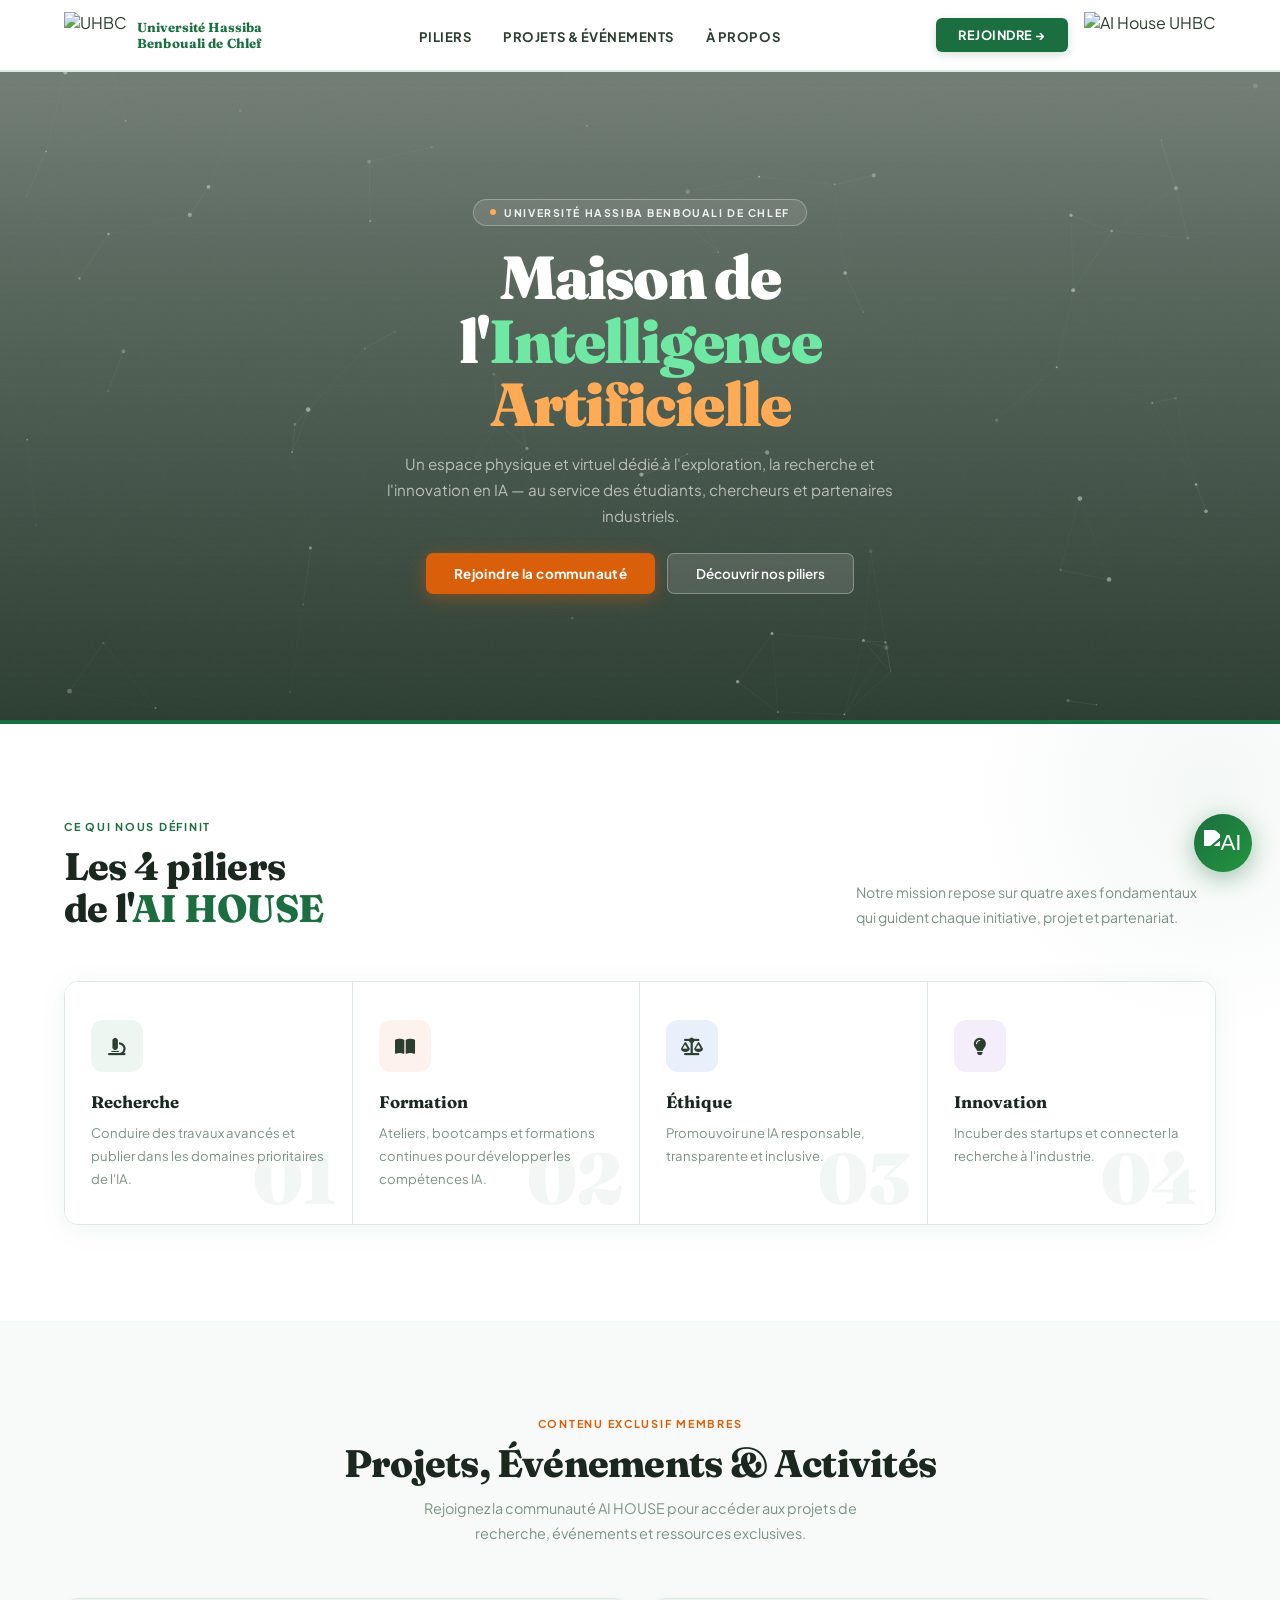
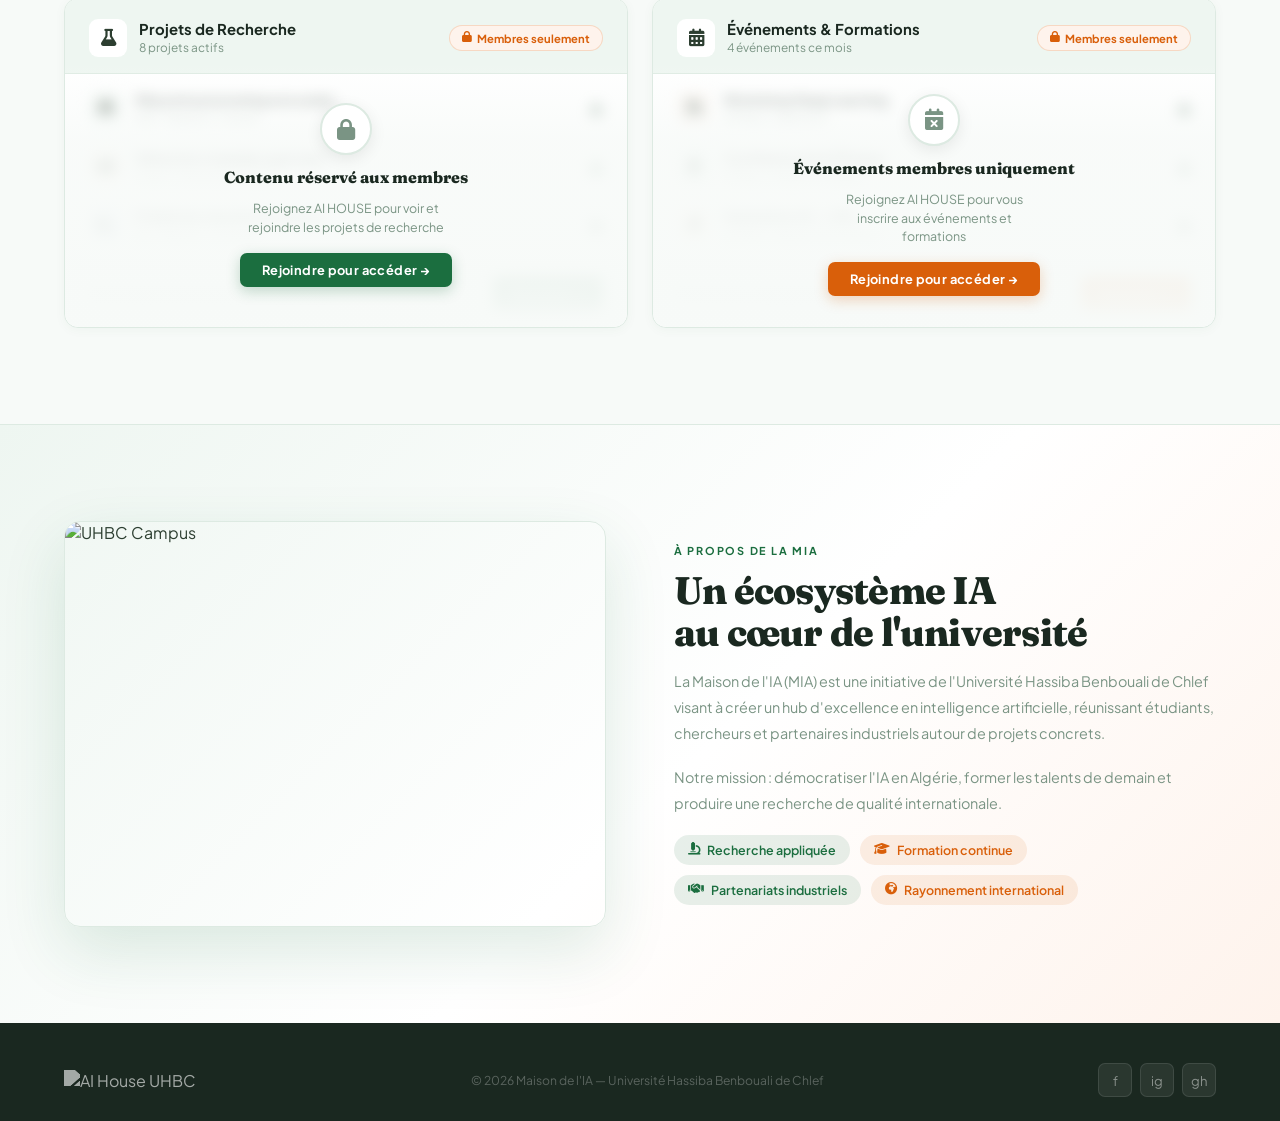
==== commit 6de7008e: "Update index.html" ====
--- a/index.html
+++ b/index.html
@@ -5,16 +5,18 @@
 <meta name="viewport" content="width=device-width, initial-scale=1.0">
 <title>AI House UHBC — Maison de l'Intelligence Artificielle</title>
 <link href="https://fonts.googleapis.com/css2?family=Fraunces:ital,opsz,wght@0,9..144,300;0,9..144,600;0,9..144,700;0,9..144,800;0,9..144,900;1,9..144,400;1,9..144,700&family=Plus+Jakarta+Sans:ital,wght@0,300;0,400;0,500;0,600;0,700;0,800;1,400&display=swap" rel="stylesheet">
+<link rel="stylesheet" href="https://cdnjs.cloudflare.com/ajax/libs/font-awesome/6.5.0/css/all.min.css">
 <style>
 :root{
-  --green:#1a7a4a;--green-l:#25a865;--green-p:#e8f5ee;
-  --orange:#e8620a;--orange-l:#ff7d2e;--orange-p:#fff0e8;
-  --dark:#0d1a12;--text:#2a4035;--muted:#6b8f7a;
-  --white:#f9fdf9;--border:rgba(26,122,74,.15);
+  --green:#1b6e3f;--green-l:#22953f;--green-p:#eef6f1;--green-m:#d0eadb;
+  --orange:#d95f0a;--orange-l:#f07020;--orange-p:#fef3ec;
+  --dark:#1a2820;--text:#2c3e30;--muted:#7a9484;
+  --white:#ffffff;--bg:#f7faf8;--border:#ddeae2;
+  --nav-h:72px;
 }
 *{margin:0;padding:0;box-sizing:border-box}
 html{scroll-behavior:smooth}
-body{font-family:'Plus Jakarta Sans',sans-serif;background:var(--white);color:var(--text);overflow-x:hidden}
+body{font-family:'Plus Jakarta Sans',sans-serif;background:var(--bg);color:var(--text);overflow-x:hidden}
 .page{display:none;min-height:100vh}
 .page.active{display:block}
 
@@ -22,104 +24,102 @@
 nav{
   position:fixed;top:0;left:0;right:0;z-index:200;
   display:flex;align-items:center;justify-content:space-between;
-  padding:0 5%;height:72px;
-  background:#fff;
-  border-bottom:1px solid rgba(0,0,0,.08);
-  box-shadow:0 2px 20px rgba(0,0,0,.06);
-  transition:box-shadow .3s;
+  padding:0 5%;height:var(--nav-h);
+  background:var(--white);
+  border-bottom:2px solid var(--border);
+  box-shadow:0 2px 16px rgba(27,110,63,.06);
 }
 .nav-logo-left{display:flex;align-items:center;cursor:pointer;text-decoration:none;flex-shrink:0}
 .nav-logo-left img{height:46px;width:auto;object-fit:contain}
-.nav-center{display:flex;gap:28px;list-style:none}
-.nav-center a{font-size:.85rem;font-weight:600;color:var(--text);text-decoration:none;transition:color .2s;cursor:pointer;letter-spacing:.01em}
-.nav-center a:hover{color:var(--green)}
+.nav-center{display:flex;gap:32px;list-style:none}
+.nav-center a{
+  font-size:.82rem;font-weight:700;color:var(--text);
+  text-decoration:none;transition:color .2s;cursor:pointer;
+  letter-spacing:.04em;text-transform:uppercase;
+  padding-bottom:3px;border-bottom:2px solid transparent;transition:.2s;
+}
+.nav-center a:hover{color:var(--green);border-bottom-color:var(--green)}
 .nav-right{display:flex;align-items:center;gap:16px;flex-shrink:0}
 .nav-univ-logo{height:46px;width:auto;object-fit:contain}
-.btn-join-nav{background:var(--orange);color:#fff;padding:9px 22px;border-radius:7px;font-family:'Plus Jakarta Sans',sans-serif;font-weight:700;font-size:.82rem;cursor:pointer;transition:.2s;border:none;box-shadow:0 3px 12px rgba(232,98,10,.28)}
-.btn-join-nav:hover{background:var(--orange-l);transform:translateY(-1px)}
+.btn-join-nav{
+  background:var(--green);color:#fff;
+  padding:9px 22px;border-radius:6px;
+  font-family:'Plus Jakarta Sans',sans-serif;font-weight:700;font-size:.8rem;
+  cursor:pointer;transition:.2s;border:none;
+  letter-spacing:.04em;text-transform:uppercase;
+  box-shadow:0 3px 10px rgba(27,110,63,.2);
+}
+.btn-join-nav:hover{background:var(--green-l);transform:translateY(-1px);box-shadow:0 5px 16px rgba(27,110,63,.28)}
 .member-badge{display:flex;align-items:center;gap:8px;font-size:.82rem;font-weight:600;color:var(--green)}
-.member-avatar{width:32px;height:32px;border-radius:50%;background:var(--green);color:#fff;display:flex;align-items:center;justify-content:center;font-size:.78rem;font-weight:700}
+.p-icon i,.lsh-icon i,.li-icon i,.afd i,.kpi-ic i,.pc-img i,.sb-icon i{font-size:1.1rem}
+.member-avatar{width:32px;height:32px;border-radius:50%;background:var(--green);color:#fff;display:flex;align-items:center;justify-content:center;font-size:.78rem;font-weight:800}
 
 /* ─── HERO ─── */
 #hero{
   position:relative;min-height:80vh;max-height:600px;height:52vh;
   display:flex;flex-direction:column;align-items:center;justify-content:center;
-  text-align:center;overflow:hidden;
-  padding-top:72px;
+  text-align:center;overflow:hidden;padding-top:var(--nav-h);
 }
 .hero-bg{
   position:absolute;inset:0;
   background-image:url('https://media.licdn.com/dms/image/v2/C561BAQG6pyrz4-sddQ/company-background_10000/company-background_10000/0/1585383603223/universit_hassiba_ben_bouali_chlef_cover?e=2147483647&v=beta&t=MM0iycJLVHhiiCePhcX-a3c6beVQOhgVpqdi2-BmuG8');
   background-size:cover;background-position:center top;
-  transform:scale(1) translateY(0);
-  transform-origin:center center;
-  will-change:transform;
-  transition:transform .1s linear;
+  transform:scale(1) translateY(0);transform-origin:center center;
+  will-change:transform;transition:transform .1s linear;
 }
 .hero-overlay{
   position:absolute;inset:0;
-  background:linear-gradient(
-    180deg,
-    rgba(8,18,10,.55) 0%,
-    rgba(10,24,14,.7) 40%,
-    rgba(8,18,10,.85) 100%
-  );
+  background:linear-gradient(180deg,rgba(10,30,16,.52) 0%,rgba(10,30,16,.68) 40%,rgba(10,30,16,.86) 100%);
 }
 .hero-grain{
-  position:absolute;inset:0;opacity:.04;
+  position:absolute;inset:0;opacity:.035;
   background-image:url("data:image/svg+xml,%3Csvg viewBox='0 0 256 256' xmlns='http://www.w3.org/2000/svg'%3E%3Cfilter id='noise'%3E%3CfeTurbulence type='fractalNoise' baseFrequency='0.9' numOctaves='4' stitchTiles='stitch'/%3E%3C/filter%3E%3Crect width='100%25' height='100%25' filter='url(%23noise)'/%3E%3C/svg%3E");
   background-size:200px;pointer-events:none;
 }
 .hero-content{position:relative;z-index:2;padding:0 24px;max-width:760px}
 .hero-badge{
   display:inline-flex;align-items:center;gap:8px;
-  font-size:.68rem;font-weight:600;letter-spacing:.14em;text-transform:uppercase;
-  color:rgba(255,255,255,.8);border:1px solid rgba(255,255,255,.25);
-  background:rgba(255,255,255,.07);backdrop-filter:blur(8px);
-  padding:5px 14px;border-radius:30px;margin-bottom:18px;
+  font-size:.66rem;font-weight:700;letter-spacing:.15em;text-transform:uppercase;
+  color:rgba(255,255,255,.9);border:1px solid rgba(255,255,255,.28);
+  background:rgba(255,255,255,.1);backdrop-filter:blur(8px);
+  padding:6px 16px;border-radius:30px;margin-bottom:20px;
   opacity:0;animation:heroUp .7s .3s ease forwards;
 }
-.hero-badge-dot{width:6px;height:6px;border-radius:50%;background:var(--orange-l);animation:pulse 2s infinite}
+.hero-badge-dot{width:6px;height:6px;border-radius:50%;background:#ffaa55;animation:pulse 2s infinite}
 @keyframes pulse{0%,100%{opacity:1;transform:scale(1)}50%{opacity:.5;transform:scale(1.4)}}
 .hero-title{
   font-family:'Fraunces',serif;font-weight:900;
   font-size:clamp(2rem,5vw,3.8rem);
-  line-height:1.05;letter-spacing:-.04em;color:#fff;
-  opacity:0;animation:heroUp .7s .5s ease forwards;
-  font-style:normal;
-}
-.hero-title .ht-g{color:var(--green-l)}
-.hero-title .ht-o{color:var(--orange-l)}
+  line-height:1.05;letter-spacing:-.03em;color:#fff;
+  opacity:0;animation:heroUp .7s .5s ease forwards;font-style:normal;
+}
+.hero-title .ht-g{color:#6ee8a2}
+.hero-title .ht-o{color:#ffaa55}
 .hero-sub{
-  margin-top:14px;font-size:clamp(.82rem,1.4vw,.97rem);
-  font-weight:400;line-height:1.65;
-  color:rgba(255,255,255,.65);max-width:560px;margin-left:auto;margin-right:auto;
+  margin-top:14px;font-size:clamp(.82rem,1.4vw,.95rem);font-weight:400;line-height:1.7;
+  color:rgba(255,255,255,.62);max-width:540px;margin-left:auto;margin-right:auto;
   opacity:0;animation:heroUp .7s .7s ease forwards;
 }
 .hero-actions{
-  display:flex;gap:12px;margin-top:22px;justify-content:center;flex-wrap:wrap;
+  display:flex;gap:12px;margin-top:24px;justify-content:center;flex-wrap:wrap;
   opacity:0;animation:heroUp .7s .9s ease forwards;
 }
 .btn-hero-primary{
-  background:var(--orange);color:#fff;
-  padding:10px 26px;border-radius:8px;
-  font-family:'Plus Jakarta Sans',sans-serif;font-weight:700;font-size:.86rem;
+  background:var(--orange);color:#fff;padding:11px 28px;border-radius:7px;
+  font-family:'Plus Jakarta Sans',sans-serif;font-weight:700;font-size:.84rem;
   text-decoration:none;transition:.2s;
-  box-shadow:0 4px 18px rgba(232,98,10,.4);cursor:pointer;border:none;
-}
-.btn-hero-primary:hover{background:var(--orange-l);transform:translateY(-2px);box-shadow:0 8px 24px rgba(232,98,10,.5)}
+  box-shadow:0 4px 18px rgba(217,95,10,.4);cursor:pointer;border:none;
+  letter-spacing:.03em;
+}
+.btn-hero-primary:hover{background:var(--orange-l);transform:translateY(-2px);box-shadow:0 8px 24px rgba(217,95,10,.5)}
 .btn-hero-secondary{
-  background:rgba(255,255,255,.1);color:#fff;
-  padding:10px 26px;border-radius:8px;
+  background:rgba(255,255,255,.12);color:#fff;padding:11px 28px;border-radius:7px;
   border:1.5px solid rgba(255,255,255,.3);
-  font-family:'Plus Jakarta Sans',sans-serif;font-weight:700;font-size:.86rem;
-  text-decoration:none;transition:.2s;cursor:pointer;
-  backdrop-filter:blur(8px);
-}
-.btn-hero-secondary:hover{background:rgba(255,255,255,.18);transform:translateY(-2px)}
-.hero-stats{display:none}
-.hero-scroll{display:none}
-
+  font-family:'Plus Jakarta Sans',sans-serif;font-weight:600;font-size:.84rem;
+  text-decoration:none;transition:.2s;cursor:pointer;backdrop-filter:blur(6px);
+}
+.btn-hero-secondary:hover{background:rgba(255,255,255,.2);transform:translateY(-2px)}
+.hero-stats{display:none}.hero-scroll{display:none}
 @keyframes heroUp{from{opacity:0;transform:translateY(28px)}to{opacity:1;transform:translateY(0)}}
 
 /* ─── SCROLL REVEAL ─── */
@@ -131,240 +131,290 @@
 .reveal-right.visible{opacity:1;transform:translateX(0)}
 .delay-1{transition-delay:.1s} .delay-2{transition-delay:.2s} .delay-3{transition-delay:.3s} .delay-4{transition-delay:.4s}
 
+/* ─── SHARED LABELS ─── */
+.sl{font-size:.68rem;font-weight:700;letter-spacing:.16em;text-transform:uppercase;margin-bottom:12px}
+.sl-g{color:var(--green)} .sl-o{color:var(--orange)} .sl-gd{color:var(--green)}
+.st{font-family:'Fraunces',serif;font-weight:800;font-size:clamp(1.8rem,3vw,2.6rem);line-height:1.1;letter-spacing:-.02em;color:var(--dark)}
+.sec-head{display:flex;align-items:flex-end;justify-content:space-between;margin-bottom:52px;gap:24px;flex-wrap:wrap}
+.pillars-desc{max-width:360px;font-size:.88rem;line-height:1.75;color:var(--muted)}
+
 /* ─── PILLARS ─── */
-#pillars{padding:96px 5%;background:var(--white);position:relative;overflow:hidden}
-#pillars::before{content:'';position:absolute;inset:0;background:repeating-linear-gradient(90deg,rgba(26,122,74,.03) 0,rgba(26,122,74,.03) 1px,transparent 1px,transparent 80px);pointer-events:none}
-#pillars::after{content:'';position:absolute;top:-120px;right:-120px;width:500px;height:500px;border-radius:50%;background:radial-gradient(circle,rgba(26,122,74,.06) 0%,transparent 70%);pointer-events:none}
-.sl{font-size:.72rem;font-weight:700;letter-spacing:.14em;text-transform:uppercase;margin-bottom:10px}
-.sl-g{color:var(--green)} .sl-o{color:var(--orange)} .sl-gd{color:var(--green)}
-.st{font-family:'Fraunces',serif;font-weight:800;font-size:clamp(1.8rem,3vw,2.6rem);line-height:1.1;letter-spacing:-.02em}
-.sec-head{display:flex;align-items:flex-end;justify-content:space-between;margin-bottom:52px;gap:24px;flex-wrap:wrap}
-.pillars-desc{max-width:340px;font-size:.88rem;line-height:1.7;color:var(--muted);font-weight:400}
-
-/* ─── NEW PILLARS GRID ─── */
-.pillars-grid{display:grid;grid-template-columns:repeat(4,1fr);gap:0;border:1.5px solid var(--border);border-radius:20px;overflow:hidden;box-shadow:0 8px 40px rgba(26,122,74,.07)}
-.pillar-card{background:#fff;border:none;border-radius:0;padding:36px 28px 32px;transition:.3s;position:relative;border-right:1.5px solid var(--border)}
+#pillars{
+  padding:96px 5%;background:var(--white);position:relative;overflow:hidden;
+  border-top:4px solid var(--green);
+}
+#pillars::after{
+  content:'';position:absolute;top:-180px;right:-180px;width:500px;height:500px;
+  border-radius:50%;background:radial-gradient(circle,rgba(27,110,63,.05) 0%,transparent 70%);
+  pointer-events:none;
+}
+.pillars-grid{
+  display:grid;grid-template-columns:repeat(4,1fr);gap:0;
+  border:1.5px solid var(--border);border-radius:14px;overflow:hidden;
+  box-shadow:0 4px 28px rgba(27,110,63,.07);
+}
+.pillar-card{
+  background:var(--white);border-right:1.5px solid var(--border);
+  padding:38px 26px 34px;transition:.3s;position:relative;overflow:hidden;
+}
 .pillar-card:last-child{border-right:none}
-.pillar-card::before{content:'';position:absolute;inset:0;background:var(--green);opacity:0;transition:opacity .3s;z-index:0}
-.pillar-card:hover::before{opacity:1}
-.pillar-card:hover{transform:none;box-shadow:none}
-.pillar-card:hover .p-icon{background:rgba(255,255,255,.15)}
-.pillar-card:hover .p-name{color:#fff}
-.pillar-card:hover .p-desc{color:rgba(255,255,255,.75)}
-.pillar-card:hover .p-num{color:rgba(255,255,255,.25)}
-.p-icon{width:52px;height:52px;border-radius:14px;display:flex;align-items:center;justify-content:center;font-size:1.5rem;margin-bottom:20px;position:relative;z-index:1;transition:.3s}
+.pillar-card::after{
+  content:'';position:absolute;top:0;left:0;right:0;height:3px;
+  background:var(--green);transform:scaleX(0);transition:transform .3s;transform-origin:left;
+}
+.pillar-card:hover{background:var(--green-p);transform:translateY(-3px);box-shadow:0 12px 36px rgba(27,110,63,.1)}
+.pillar-card:hover::after{transform:scaleX(1)}
+.pillar-card:hover .p-name{color:var(--green)}
+.p-icon{width:52px;height:52px;border-radius:12px;display:flex;align-items:center;justify-content:center;font-size:1.5rem;margin-bottom:20px;position:relative;z-index:1;}
 .pig{background:var(--green-p)} .pio{background:var(--orange-p)}
-.pib{background:#e8f0ff} .pip{background:#f3e8ff}
-.p-num{font-family:'Fraunces',serif;font-weight:900;font-size:3rem;line-height:1;color:rgba(26,122,74,.08);position:absolute;bottom:18px;right:22px;z-index:0;transition:.3s;pointer-events:none}
+.pib{background:#eaf0fb} .pip{background:#f4eefb}
+.p-num{
+  font-family:'Fraunces',serif;font-weight:900;font-size:4.5rem;line-height:1;
+  color:rgba(27,110,63,.06);position:absolute;bottom:10px;right:16px;
+  pointer-events:none;transition:.3s;
+}
+.pillar-card:hover .p-num{color:rgba(27,110,63,.12)}
 .p-name{font-family:'Fraunces',serif;font-weight:700;font-size:1.05rem;color:var(--dark);margin-bottom:10px;position:relative;z-index:1;transition:.3s}
-.p-desc{font-size:.82rem;line-height:1.7;color:var(--muted);position:relative;z-index:1;transition:.3s}
-
-/* ─── LOCKED PREVIEW ─── */
-#locked{padding:96px 5%}
+.p-desc{font-size:.82rem;line-height:1.72;color:var(--muted);position:relative;z-index:1}
+
+/* ─── LOCKED ─── */
+#locked{padding:96px 5%;background:var(--bg)}
 .lp-head{text-align:center;margin-bottom:52px}
 .lp-head .st{color:var(--dark);margin-bottom:12px}
-.lp-head p{font-size:.92rem;color:var(--muted);max-width:520px;margin:0 auto;margin-top:10px}
-.lock-grid{display:grid;grid-template-columns:1fr 1fr;gap:28px}
-.ls{background:#fff;border:1px solid var(--border);border-radius:18px;overflow:hidden;transition:.25s}
-.ls:hover{box-shadow:0 12px 40px rgba(13,26,18,.09)}
-.ls-header{padding:22px 26px 18px;border-bottom:1px solid var(--border);display:flex;align-items:center;justify-content:space-between}
-.lsh-l{display:flex;align-items:center;gap:10px}
-.lsh-icon{width:38px;height:38px;border-radius:10px;display:flex;align-items:center;justify-content:center;font-size:1.1rem}
-.lsh-g{background:var(--green-p)} .lsh-o{background:var(--orange-p)}
-.lsh-title{font-family:'Plus Jakarta Sans',sans-serif;font-weight:700;font-size:.95rem;color:var(--dark)}
-.lsh-count{font-size:.75rem;color:var(--muted)}
-.lock-badge{display:flex;align-items:center;gap:5px;background:rgba(232,98,10,.08);color:var(--orange);font-size:.72rem;font-weight:600;padding:5px 12px;border-radius:20px;border:1px solid rgba(232,98,10,.15)}
-.lock-items{padding:16px 0}
-.li{display:flex;align-items:center;gap:14px;padding:12px 26px;position:relative}
-.li::after{content:'';position:absolute;inset:0;background:rgba(249,253,249,.72);backdrop-filter:blur(3px)}
-.li-icon{width:36px;height:36px;border-radius:10px;display:flex;align-items:center;justify-content:center;font-size:.95rem;flex-shrink:0}
-.lig{background:var(--green-p)} .lio{background:var(--orange-p)} .lib{background:#e8f0ff}
+.lp-head p{font-size:.9rem;color:var(--muted);max-width:500px;margin:0 auto;margin-top:10px;line-height:1.72}
+.lock-grid{display:grid;grid-template-columns:1fr 1fr;gap:24px}
+.ls{background:var(--white);border:1.5px solid var(--border);border-radius:14px;overflow:hidden;transition:.25s;box-shadow:0 2px 12px rgba(27,110,63,.04)}
+.ls:hover{box-shadow:0 12px 36px rgba(27,110,63,.1);border-color:var(--green-m);transform:translateY(-2px)}
+.ls-header{padding:20px 24px 16px;border-bottom:1.5px solid var(--border);display:flex;align-items:center;justify-content:space-between;background:var(--green-p)}
+.lsh-l{display:flex;align-items:center;gap:12px}
+.lsh-icon{width:38px;height:38px;border-radius:9px;display:flex;align-items:center;justify-content:center;font-size:1.1rem;background:var(--white)}
+.lsh-g{background:var(--white)} .lsh-o{background:var(--white)}
+.lsh-title{font-family:'Plus Jakarta Sans',sans-serif;font-weight:700;font-size:.93rem;color:var(--dark)}
+.lsh-count{font-size:.74rem;color:var(--muted);margin-top:2px}
+.lock-badge{display:flex;align-items:center;gap:5px;background:var(--orange-p);color:var(--orange);font-size:.7rem;font-weight:700;padding:5px 12px;border-radius:20px;border:1px solid rgba(217,95,10,.18)}
+.lock-items{padding:6px 0}
+.li{display:flex;align-items:center;gap:13px;padding:12px 24px;transition:.18s}
+.li:hover{background:var(--green-p)}
+.li::after{display:none}
+.li-icon{width:34px;height:34px;border-radius:8px;display:flex;align-items:center;justify-content:center;font-size:.9rem;flex-shrink:0}
+.lig{background:var(--green-p)} .lio{background:var(--orange-p)} .lib{background:#eaf0fb}
 .li-info{flex:1}
-.li-title{font-family:'Plus Jakarta Sans',sans-serif;font-weight:600;font-size:.88rem;color:var(--dark)}
-.li-sub{font-size:.75rem;color:var(--muted);margin-top:2px}
-.li-lock{font-size:1rem;z-index:1}
-.ls-cta{padding:18px 26px;border-top:1px solid var(--border);display:flex;align-items:center;justify-content:space-between;gap:14px}
-.ls-cta-g{background:var(--green-p)} .ls-cta-o{background:var(--orange-p)}
-.ls-cta p{font-size:.82rem;font-weight:500}
-.ls-cta-g p{color:var(--green)} .ls-cta-o p{color:var(--orange)}
-.btn-unlock{color:#fff;border:none;padding:9px 20px;border-radius:7px;font-family:'Plus Jakarta Sans',sans-serif;font-weight:700;font-size:.8rem;cursor:pointer;transition:.2s}
-.btu-g{background:var(--green)} .btu-g:hover{background:var(--green-l)}
+.li-title{font-family:'Plus Jakarta Sans',sans-serif;font-weight:600;font-size:.86rem;color:var(--dark)}
+.li-sub{font-size:.73rem;color:var(--muted);margin-top:2px}
+.li-lock{font-size:.9rem;color:var(--muted)}
+.ls-cta{padding:16px 24px;border-top:1.5px solid var(--border);display:flex;align-items:center;justify-content:space-between;gap:14px;background:var(--bg)}
+.ls-cta p{font-size:.8rem;font-weight:500;color:var(--muted)}
+.btn-unlock{color:#fff;border:none;padding:9px 18px;border-radius:6px;font-family:'Plus Jakarta Sans',sans-serif;font-weight:700;font-size:.78rem;cursor:pointer;transition:.2s;letter-spacing:.03em}
+.btu-g{background:var(--green)} .btu-g:hover{background:var(--green-l);box-shadow:0 4px 14px rgba(27,110,63,.28)}
 .btu-o{background:var(--orange)} .btu-o:hover{background:var(--orange-l)}
 
-/* ─── ABOUT STRIP ─── */
+/* ─── LOCKED SECTION GATE ─── */
+.ls-gate{position:relative;overflow:hidden;border-radius:14px}
+.ls-gate .lock-items,.ls-gate .ls-cta{
+  filter:blur(7px);
+  user-select:none;pointer-events:none;
+  opacity:.55;
+  transition:filter .4s,opacity .4s;
+}
+.ls-overlay{
+  position:absolute;inset:0;top:64px; /* below header */
+  background:linear-gradient(180deg,rgba(247,250,248,.0) 0%,rgba(247,250,248,.82) 30%,rgba(247,250,248,.97) 100%);
+  display:flex;flex-direction:column;align-items:center;justify-content:center;
+  z-index:10;gap:12px;padding:20px;text-align:center;
+  border-radius:0 0 14px 14px;
+}
+.ls-overlay-icon{
+  width:52px;height:52px;border-radius:50%;
+  background:var(--white);border:2px solid var(--border);
+  display:flex;align-items:center;justify-content:center;
+  font-size:1.3rem;color:var(--muted);
+  box-shadow:0 4px 16px rgba(0,0,0,.08);
+}
+.ls-overlay-title{font-family:'Fraunces',serif;font-weight:800;font-size:1rem;color:var(--dark)}
+.ls-overlay-sub{font-size:.78rem;color:var(--muted);line-height:1.5;max-width:220px}
+.ls-overlay-btn{
+  background:var(--green);color:#fff;border:none;padding:9px 22px;
+  border-radius:7px;font-family:'Plus Jakarta Sans',sans-serif;font-weight:700;font-size:.8rem;
+  cursor:pointer;transition:.2s;box-shadow:0 4px 14px rgba(27,110,63,.25);
+  letter-spacing:.03em;margin-top:4px;
+}
+.ls-overlay-btn.orange{background:var(--orange);box-shadow:0 4px 14px rgba(217,95,10,.25)}
+.ls-overlay-btn:hover{transform:translateY(-2px);filter:brightness(1.08)}
+
+/* When member is logged in, remove blur */
+body.is-member .ls-gate .lock-items,
+body.is-member .ls-gate .ls-cta{
+  filter:none;opacity:1;pointer-events:auto;user-select:auto;
+}
+body.is-member .ls-overlay{display:none}
+
+/* ─── ABOUT ─── */
 #about{
-  padding:88px 5%;
-  background:linear-gradient(135deg,var(--green-p) 0%,#fff 60%,var(--orange-p) 100%);
-  display:grid;grid-template-columns:1fr 1fr;gap:64px;align-items:center;
+  padding:96px 5%;
+  background:linear-gradient(135deg,var(--green-p) 0%,var(--white) 55%,var(--orange-p) 100%);
+  display:grid;grid-template-columns:1fr 1fr;gap:68px;align-items:center;
+  border-top:1px solid var(--border);
 }
 .about-visual{position:relative}
-.about-img-wrap{
-  border-radius:20px;overflow:hidden;
-  box-shadow:0 24px 64px rgba(13,26,18,.14);
-  aspect-ratio:4/3;
-}
+.about-img-wrap{border-radius:16px;overflow:hidden;box-shadow:0 24px 64px rgba(27,110,63,.14);aspect-ratio:4/3;border:1.5px solid var(--border)}
 .about-img-wrap img{width:100%;height:100%;object-fit:cover}
 .about-badge{
   position:absolute;bottom:-18px;right:-18px;
-  background:#fff;border:1px solid var(--border);border-radius:14px;
-  padding:16px 20px;box-shadow:0 8px 28px rgba(0,0,0,.09);
+  background:var(--white);border:1.5px solid var(--border);border-radius:12px;
+  padding:14px 18px;box-shadow:0 8px 28px rgba(0,0,0,.1);
   display:flex;flex-direction:column;gap:2px;
 }
-.ab-val{font-family:'Fraunces',serif;font-weight:800;font-size:1.6rem;color:var(--green)}
-.ab-label{font-size:.74rem;color:var(--muted);font-weight:500}
-.about-info .sl-gd{margin-bottom:10px;display:block}
+.ab-val{font-family:'Fraunces',serif;font-weight:800;font-size:1.7rem;color:var(--green)}
+.ab-label{font-size:.7rem;color:var(--muted);font-weight:600;letter-spacing:.07em;text-transform:uppercase}
+.about-info .sl-gd{margin-bottom:12px;display:block}
 .about-info .st{color:var(--dark);margin-bottom:16px}
-.about-info p{font-size:.92rem;line-height:1.78;color:var(--muted);margin-bottom:20px}
-.about-chips{display:flex;flex-wrap:wrap;gap:10px}
-.achip{display:flex;align-items:center;gap:7px;font-size:.82rem;font-weight:600;padding:7px 14px;border-radius:30px}
-.achip-g{background:rgba(26,122,74,.1);color:var(--green)}
-.achip-o{background:rgba(232,98,10,.1);color:var(--orange)}
+.about-info p{font-size:.9rem;line-height:1.8;color:var(--muted);margin-bottom:18px}
+.about-chips{display:flex;flex-wrap:wrap;gap:10px;margin-top:4px}
+.achip{display:flex;align-items:center;gap:7px;font-size:.78rem;font-weight:600;padding:7px 14px;border-radius:30px}
+.achip-g{background:rgba(27,110,63,.1);color:var(--green)}
+.achip-o{background:rgba(217,95,10,.1);color:var(--orange)}
 
 /* ─── FOOTER ─── */
-footer{background:var(--dark);padding:44px 5% 26px}
+footer{background:var(--dark);padding:40px 5% 24px}
 .footer-inner{display:flex;align-items:center;justify-content:space-between;flex-wrap:wrap;gap:16px}
-.footer-logo{display:flex;align-items:center;gap:10px}
-.footer-logo img{height:36px;width:auto;filter:brightness(0) invert(1);opacity:.7}
-.footer-copy{font-size:.78rem;color:rgba(255,255,255,.3)}
-.footer-soc{display:flex;gap:10px}
-.soc-link{width:34px;height:34px;border-radius:8px;background:rgba(255,255,255,.07);border:1px solid rgba(255,255,255,.1);display:flex;align-items:center;justify-content:center;text-decoration:none;font-size:.82rem;color:rgba(255,255,255,.5);transition:.2s}
+.footer-logo img{height:34px;width:auto;filter:brightness(0) invert(1);opacity:.6}
+.footer-copy{font-size:.76rem;color:rgba(255,255,255,.28)}
+.footer-soc{display:flex;gap:8px}
+.soc-link{width:34px;height:34px;border-radius:7px;background:rgba(255,255,255,.07);border:1px solid rgba(255,255,255,.1);display:flex;align-items:center;justify-content:center;text-decoration:none;font-size:.82rem;color:rgba(255,255,255,.45);transition:.2s}
 .soc-link:hover{background:var(--green);border-color:var(--green);color:#fff}
 
 /* ─── BUTTONS ─── */
-.btn-primary{background:var(--green);color:#fff;padding:13px 28px;border-radius:8px;font-family:'Plus Jakarta Sans',sans-serif;font-weight:600;font-size:.92rem;text-decoration:none;transition:.2s;box-shadow:0 4px 18px rgba(26,122,74,.22);cursor:pointer;border:none;display:inline-block}
-.btn-primary:hover{background:var(--green-l);transform:translateY(-2px)}
-.btn-secondary{background:transparent;color:var(--text);padding:13px 28px;border-radius:8px;border:1.5px solid var(--border);font-family:'Plus Jakarta Sans',sans-serif;font-weight:600;font-size:.92rem;text-decoration:none;transition:.2s;cursor:pointer;display:inline-block}
+.btn-primary{background:var(--green);color:#fff;padding:12px 26px;border-radius:7px;font-family:'Plus Jakarta Sans',sans-serif;font-weight:700;font-size:.88rem;text-decoration:none;transition:.2s;box-shadow:0 4px 14px rgba(27,110,63,.22);cursor:pointer;border:none;display:inline-block}
+.btn-primary:hover{background:var(--green-l);transform:translateY(-2px);box-shadow:0 8px 22px rgba(27,110,63,.3)}
+.btn-secondary{background:transparent;color:var(--text);padding:12px 26px;border-radius:7px;border:1.5px solid var(--border);font-family:'Plus Jakarta Sans',sans-serif;font-weight:600;font-size:.88rem;text-decoration:none;transition:.2s;cursor:pointer;display:inline-block}
 .btn-secondary:hover{border-color:var(--orange);color:var(--orange);transform:translateY(-2px)}
 
-/* ════════════════════════════
-   PAGE 2 — DASHBOARD
-════════════════════════════ */
-#page2{background:#f4f7f5}
-.dash-layout{display:grid;grid-template-columns:240px 1fr;min-height:calc(100vh - 70px);margin-top:70px}
-.sidebar{background:var(--dark);padding:28px 0;display:flex;flex-direction:column;position:sticky;top:70px;height:calc(100vh - 70px);overflow-y:auto}
-.sb-sec{margin-bottom:8px}
-.sb-lbl{font-size:.68rem;font-weight:600;letter-spacing:.12em;text-transform:uppercase;color:rgba(255,255,255,.28);padding:14px 24px 6px}
-.sb-link{display:flex;align-items:center;gap:11px;padding:10px 24px;font-size:.86rem;font-weight:500;color:rgba(255,255,255,.55);cursor:pointer;transition:.2s;border-left:3px solid transparent}
-.sb-link:hover{color:#fff;background:rgba(255,255,255,.04)}
-.sb-link.active{color:#fff;background:rgba(26,122,74,.18);border-left-color:var(--green-l)}
+/* ════ DASHBOARD ════ */
+#page2{background:var(--bg)}
+.dash-layout{display:grid;grid-template-columns:240px 1fr;min-height:calc(100vh - var(--nav-h));margin-top:var(--nav-h)}
+.sidebar{background:var(--dark);padding:26px 0;display:flex;flex-direction:column;position:sticky;top:var(--nav-h);height:calc(100vh - var(--nav-h));overflow-y:auto;border-right:none}
+.sb-sec{margin-bottom:6px}
+.sb-lbl{font-size:.64rem;font-weight:700;letter-spacing:.15em;text-transform:uppercase;color:rgba(255,255,255,.25);padding:14px 24px 6px}
+.sb-link{display:flex;align-items:center;gap:11px;padding:10px 24px;font-size:.84rem;font-weight:500;color:rgba(255,255,255,.52);cursor:pointer;transition:.2s;border-left:3px solid transparent}
+.sb-link:hover{color:#fff;background:rgba(255,255,255,.05)}
+.sb-link.active{color:#fff;background:rgba(27,110,63,.2);border-left-color:#6ee8a2}
 .sb-icon{font-size:1rem;width:20px;text-align:center}
-.sb-badge{margin-left:auto;background:var(--orange);color:#fff;font-size:.65rem;font-weight:700;padding:2px 7px;border-radius:20px}
-.sb-profile{padding:20px 24px;border-top:1px solid rgba(255,255,255,.07);margin-top:auto}
+.sb-badge{margin-left:auto;background:var(--orange);color:#fff;font-size:.62rem;font-weight:800;padding:2px 7px;border-radius:10px}
+.sb-profile{padding:18px 24px;border-top:1px solid rgba(255,255,255,.08);margin-top:auto}
 .sbp-inner{display:flex;align-items:center;gap:10px}
-.sbp-av{width:36px;height:36px;border-radius:50%;background:linear-gradient(135deg,var(--green),var(--green-l));display:flex;align-items:center;justify-content:center;font-size:.85rem;font-weight:700;color:#fff}
-.sbp-name{font-size:.85rem;font-weight:600;color:#fff}
-.sbp-role{font-size:.72rem;color:rgba(255,255,255,.4)}
-.btn-logout{margin-top:12px;width:100%;background:rgba(255,255,255,.06);border:1px solid rgba(255,255,255,.1);color:rgba(255,255,255,.5);border-radius:7px;padding:8px;font-size:.78rem;cursor:pointer;transition:.2s;font-family:'Plus Jakarta Sans',sans-serif}
-.btn-logout:hover{background:rgba(255,255,255,.1);color:#fff}
-.dash-main{padding:36px 40px;overflow-y:auto}
-.dtab{display:none}
-.dtab.active{display:block}
-.wb{display:flex;align-items:center;justify-content:space-between;margin-bottom:36px;flex-wrap:wrap;gap:16px}
-.wb h1{font-family:'Fraunces',serif;font-weight:800;font-size:1.7rem;color:var(--dark)}
-.wb p{font-size:.88rem;color:var(--muted);margin-top:4px}
-.wb-date{font-size:.82rem;color:var(--muted);background:#fff;padding:8px 16px;border-radius:8px;border:1px solid var(--border)}
-.kpi-row{display:grid;grid-template-columns:repeat(4,1fr);gap:16px;margin-bottom:32px}
-.kpi{background:#fff;border-radius:13px;border:1px solid var(--border);padding:20px 20px 18px;transition:.2s}
-.kpi:hover{transform:translateY(-2px);box-shadow:0 8px 24px rgba(13,26,18,.07)}
+.sbp-av{width:36px;height:36px;border-radius:50%;background:linear-gradient(135deg,var(--green),var(--green-l));display:flex;align-items:center;justify-content:center;font-size:.85rem;font-weight:800;color:#fff}
+.sbp-name{font-size:.84rem;font-weight:600;color:#fff}
+.sbp-role{font-size:.7rem;color:rgba(255,255,255,.38)}
+.btn-logout{margin-top:10px;width:100%;background:rgba(255,255,255,.05);border:1px solid rgba(255,255,255,.1);color:rgba(255,255,255,.45);border-radius:7px;padding:8px;font-size:.76rem;cursor:pointer;transition:.2s;font-family:'Plus Jakarta Sans',sans-serif}
+.btn-logout:hover{background:rgba(255,255,255,.09);color:#fff}
+.dash-main{padding:36px 40px;overflow-y:auto;background:var(--bg)}
+.dtab{display:none}.dtab.active{display:block}
+.wb{display:flex;align-items:center;justify-content:space-between;margin-bottom:32px;flex-wrap:wrap;gap:16px}
+.wb h1{font-family:'Fraunces',serif;font-weight:800;font-size:1.75rem;color:var(--dark)}
+.wb p{font-size:.86rem;color:var(--muted);margin-top:4px}
+.wb-date{font-size:.8rem;color:var(--muted);background:var(--white);padding:8px 16px;border-radius:7px;border:1.5px solid var(--border)}
+.kpi-row{display:grid;grid-template-columns:repeat(4,1fr);gap:16px;margin-bottom:28px}
+.kpi{background:var(--white);border-radius:12px;border:1.5px solid var(--border);padding:20px 18px 17px;transition:.2s;box-shadow:0 2px 8px rgba(27,110,63,.04)}
+.kpi:hover{transform:translateY(-2px);box-shadow:0 8px 24px rgba(27,110,63,.1);border-color:var(--green-m)}
 .kpi-ic{width:38px;height:38px;border-radius:9px;display:flex;align-items:center;justify-content:center;font-size:1rem;margin-bottom:14px}
 .kpi-v{font-family:'Fraunces',serif;font-weight:800;font-size:1.7rem;color:var(--dark)}
-.kpi-l{font-size:.76rem;font-weight:500;color:var(--muted);margin-top:3px}
-.kpi-t{font-size:.72rem;font-weight:600;margin-top:8px}
+.kpi-l{font-size:.74rem;font-weight:500;color:var(--muted);margin-top:3px}
+.kpi-t{font-size:.7rem;font-weight:600;margin-top:9px}
 .tu{color:var(--green)} .tn{color:var(--muted)}
-.sh{display:flex;align-items:center;justify-content:space-between;margin-bottom:18px}
-.sh h2{font-family:'Fraunces',serif;font-weight:700;font-size:1.05rem;color:var(--dark)}
-.sh-a{font-size:.8rem;font-weight:600;color:var(--green);cursor:pointer;background:none;border:none;padding:0}
-.proj-grid{display:grid;grid-template-columns:repeat(3,1fr);gap:18px;margin-bottom:32px}
-.pc{background:#fff;border-radius:14px;border:1px solid var(--border);overflow:hidden;transition:.2s;cursor:pointer}
-.pc:hover{box-shadow:0 10px 32px rgba(13,26,18,.09);transform:translateY(-3px)}
-.pc-img{height:110px;display:flex;align-items:center;justify-content:center;font-size:2rem;position:relative}
-.pci-g{background:linear-gradient(135deg,#e8f5ee,#d0eddf)}
-.pci-o{background:linear-gradient(135deg,#fff0e8,#ffe0cc)}
-.pci-b{background:linear-gradient(135deg,#e8f0ff,#d0dfff)}
-.pci-p{background:linear-gradient(135deg,#f3e8ff,#e5d0ff)}
-.pc-tag{position:absolute;top:10px;left:10px;font-size:.68rem;font-weight:600;letter-spacing:.05em;padding:3px 9px;border-radius:20px}
-.tg{background:rgba(26,122,74,.12);color:var(--green)}
-.to{background:rgba(232,98,10,.12);color:var(--orange)}
-.tb{background:rgba(26,90,122,.12);color:#1a5a7a}
-.tp{background:rgba(130,26,122,.12);color:#821a7a}
-.pc-body{padding:16px 18px 18px}
-.pc-title{font-family:'Plus Jakarta Sans',sans-serif;font-weight:600;font-size:.88rem;color:var(--dark);margin-bottom:6px}
-.pc-desc{font-size:.78rem;line-height:1.55;color:var(--muted)}
-.pc-foot{display:flex;align-items:center;gap:10px;margin-top:13px;padding-top:12px;border-top:1px solid var(--border)}
-.pc-av{width:22px;height:22px;border-radius:50%;background:var(--green-p);display:flex;align-items:center;justify-content:center;font-size:.62rem;font-weight:700;color:var(--green);flex-shrink:0}
-.pc-auth{font-size:.73rem;color:var(--muted);flex:1}
-.pcs{font-size:.68rem;font-weight:600;padding:2px 8px;border-radius:20px}
-.pcs-op{background:rgba(26,122,74,.1);color:var(--green)}
-.pcs-cl{background:rgba(232,98,10,.1);color:var(--orange)}
-.pcs-fu{background:#f0f0f0;color:#888}
-.ev-list{display:flex;flex-direction:column;gap:13px;margin-bottom:32px}
-.ev{background:#fff;border-radius:13px;border:1px solid var(--border);padding:18px 20px;display:flex;gap:16px;align-items:flex-start;transition:.2s;cursor:pointer}
-.ev:hover{box-shadow:0 6px 22px rgba(13,26,18,.08);transform:translateX(3px)}
-.ev-date{min-width:50px;height:54px;border-radius:9px;display:flex;flex-direction:column;align-items:center;justify-content:center;gap:1px}
+.sh{display:flex;align-items:center;justify-content:space-between;margin-bottom:16px}
+.sh h2{font-family:'Fraunces',serif;font-weight:700;font-size:1.02rem;color:var(--dark)}
+.sh-a{font-size:.78rem;font-weight:700;color:var(--green);cursor:pointer;background:none;border:none;padding:0}
+.proj-grid{display:grid;grid-template-columns:repeat(3,1fr);gap:16px;margin-bottom:28px}
+.pc{background:var(--white);border-radius:12px;border:1.5px solid var(--border);overflow:hidden;transition:.2s;cursor:pointer;box-shadow:0 2px 8px rgba(27,110,63,.04)}
+.pc:hover{box-shadow:0 10px 32px rgba(27,110,63,.1);transform:translateY(-3px);border-color:var(--green-m)}
+.pc-img{height:106px;display:flex;align-items:center;justify-content:center;font-size:2rem;position:relative}
+.pci-g{background:linear-gradient(135deg,var(--green-p),var(--green-m))}
+.pci-o{background:linear-gradient(135deg,var(--orange-p),#fde0c8)}
+.pci-b{background:linear-gradient(135deg,#eaf0fb,#d4e2f8)}
+.pci-p{background:linear-gradient(135deg,#f4eefb,#e8d8f8)}
+.pc-tag{position:absolute;top:9px;left:9px;font-size:.65rem;font-weight:700;letter-spacing:.05em;padding:3px 9px;border-radius:20px}
+.tg{background:rgba(27,110,63,.14);color:var(--green)}
+.to{background:rgba(217,95,10,.12);color:var(--orange)}
+.tb{background:rgba(30,90,180,.12);color:#1e5ab4}
+.tp{background:rgba(120,50,200,.12);color:#7832c8}
+.pc-body{padding:14px 16px 16px}
+.pc-title{font-family:'Plus Jakarta Sans',sans-serif;font-weight:700;font-size:.87rem;color:var(--dark);margin-bottom:5px}
+.pc-desc{font-size:.77rem;line-height:1.6;color:var(--muted)}
+.pc-foot{display:flex;align-items:center;gap:8px;margin-top:12px;padding-top:10px;border-top:1px solid var(--border)}
+.pc-av{width:22px;height:22px;border-radius:50%;background:var(--green-p);display:flex;align-items:center;justify-content:center;font-size:.6rem;font-weight:700;color:var(--green);flex-shrink:0}
+.pc-auth{font-size:.72rem;color:var(--muted);flex:1}
+.pcs{font-size:.66rem;font-weight:700;padding:2px 8px;border-radius:10px}
+.pcs-op{background:rgba(27,110,63,.1);color:var(--green)}
+.pcs-cl{background:rgba(217,95,10,.1);color:var(--orange)}
+.pcs-fu{background:#f0f0f0;color:#999}
+.ev-list{display:flex;flex-direction:column;gap:11px;margin-bottom:28px}
+.ev{background:var(--white);border-radius:11px;border:1.5px solid var(--border);padding:16px 18px;display:flex;gap:14px;align-items:flex-start;transition:.2s;cursor:pointer;box-shadow:0 2px 8px rgba(27,110,63,.04)}
+.ev:hover{box-shadow:0 6px 22px rgba(27,110,63,.1);transform:translateX(3px);border-color:var(--green-m)}
+.ev-date{min-width:48px;height:52px;border-radius:8px;display:flex;flex-direction:column;align-items:center;justify-content:center;gap:1px}
 .evd-g{background:var(--green-p)} .evd-o{background:var(--orange-p)}
-.ev-day{font-family:'Fraunces',serif;font-weight:800;font-size:1.3rem;line-height:1}
+.ev-day{font-family:'Fraunces',serif;font-weight:800;font-size:1.25rem;line-height:1}
 .evc-g{color:var(--green)} .evc-o{color:var(--orange)}
-.ev-mo{font-size:.65rem;font-weight:600;text-transform:uppercase;letter-spacing:.05em;color:var(--muted)}
+.ev-mo{font-size:.62rem;font-weight:700;text-transform:uppercase;letter-spacing:.06em;color:var(--muted)}
 .ev-info{flex:1}
-.ev-title{font-family:'Plus Jakarta Sans',sans-serif;font-weight:600;font-size:.9rem;color:var(--dark);margin-bottom:5px}
-.ev-meta{display:flex;gap:12px;font-size:.74rem;color:var(--muted);flex-wrap:wrap}
-.ev-acts{display:flex;flex-direction:column;gap:6px;align-items:flex-end;justify-content:center;flex-shrink:0}
-.btn-reg{background:var(--green);color:#fff;border:none;padding:8px 16px;border-radius:7px;font-family:'Plus Jakarta Sans',sans-serif;font-weight:700;font-size:.75rem;cursor:pointer;transition:.2s;white-space:nowrap}
-.btn-reg:hover{background:var(--green-l)}
-.btn-reged{background:var(--green-p);color:var(--green);border:1px solid rgba(26,122,74,.2);padding:8px 16px;border-radius:7px;font-family:'Plus Jakarta Sans',sans-serif;font-weight:700;font-size:.75rem;white-space:nowrap}
-.ev-type{font-size:.68rem;font-weight:600;padding:2px 8px;border-radius:20px}
-.etw{background:rgba(26,122,74,.1);color:var(--green)}
-.etc{background:rgba(26,90,122,.1);color:#1a5a7a}
-.eth{background:rgba(232,98,10,.1);color:var(--orange)}
+.ev-title{font-family:'Plus Jakarta Sans',sans-serif;font-weight:600;font-size:.88rem;color:var(--dark);margin-bottom:5px}
+.ev-meta{display:flex;gap:10px;font-size:.72rem;color:var(--muted);flex-wrap:wrap}
+.ev-acts{display:flex;flex-direction:column;gap:5px;align-items:flex-end;justify-content:center;flex-shrink:0}
+.btn-reg{background:var(--green);color:#fff;border:none;padding:7px 14px;border-radius:6px;font-family:'Plus Jakarta Sans',sans-serif;font-weight:700;font-size:.73rem;cursor:pointer;transition:.2s;white-space:nowrap}
+.btn-reg:hover{background:var(--green-l);box-shadow:0 3px 12px rgba(27,110,63,.28)}
+.btn-reged{background:var(--green-p);color:var(--green);border:1px solid var(--green-m);padding:7px 14px;border-radius:6px;font-family:'Plus Jakarta Sans',sans-serif;font-weight:700;font-size:.73rem;white-space:nowrap}
+.ev-type{font-size:.66rem;font-weight:700;padding:2px 8px;border-radius:10px}
+.etw{background:rgba(27,110,63,.1);color:var(--green)}
+.etc{background:rgba(30,90,180,.1);color:#1e5ab4}
+.eth{background:rgba(217,95,10,.1);color:var(--orange)}
 .af{display:flex;flex-direction:column;gap:0}
-.afi{display:flex;gap:14px;padding:14px 0;border-bottom:1px solid var(--border)}
+.afi{display:flex;gap:13px;padding:13px 0;border-bottom:1px solid var(--border)}
 .afi:last-child{border-bottom:none}
 .afd{width:34px;height:34px;border-radius:50%;display:flex;align-items:center;justify-content:center;font-size:.9rem;flex-shrink:0}
-.afd-g{background:var(--green-p)} .afd-o{background:var(--orange-p)} .afd-b{background:#e8f0ff}
-.af-text{font-size:.84rem;color:var(--text);line-height:1.5}
+.afd-g{background:var(--green-p)} .afd-o{background:var(--orange-p)} .afd-b{background:#eaf0fb}
+.af-text{font-size:.83rem;color:var(--text);line-height:1.5}
 .af-text strong{color:var(--dark);font-weight:600}
-.af-time{font-size:.72rem;color:var(--muted);margin-top:3px}
-.prof-grid{display:grid;grid-template-columns:1fr 2fr;gap:28px}
-.pcard{background:#fff;border-radius:16px;border:1px solid var(--border);padding:28px;text-align:center}
-.pcard-av{width:80px;height:80px;border-radius:50%;background:linear-gradient(135deg,var(--green),var(--green-l));display:flex;align-items:center;justify-content:center;font-size:1.8rem;font-weight:800;color:#fff;margin:0 auto 16px}
-.pcard-name{font-family:'Fraunces',serif;font-weight:800;font-size:1.1rem;color:var(--dark)}
-.pcard-role{font-size:.8rem;color:var(--muted);margin-top:4px}
-.pcard-badge{display:inline-flex;align-items:center;gap:6px;background:var(--green-p);color:var(--green);font-size:.75rem;font-weight:600;padding:5px 13px;border-radius:20px;margin-top:12px}
-.pcard-stats{display:grid;grid-template-columns:1fr 1fr;gap:12px;margin-top:22px;padding-top:20px;border-top:1px solid var(--border)}
-.pcs-i{background:#f4f7f5;border-radius:9px;padding:12px;text-align:center}
-.pcs-v{font-family:'Fraunces',serif;font-weight:800;font-size:1.2rem;color:var(--dark)}
-.pcs-l{font-size:.7rem;color:var(--muted);margin-top:2px}
-.pdet{background:#fff;border-radius:16px;border:1px solid var(--border);padding:28px}
-.pdet-sec{margin-bottom:24px;padding-bottom:22px;border-bottom:1px solid var(--border)}
+.af-time{font-size:.7rem;color:var(--muted);margin-top:3px}
+.prof-grid{display:grid;grid-template-columns:1fr 2fr;gap:22px}
+.pcard{background:var(--white);border-radius:12px;border:1.5px solid var(--border);padding:26px;text-align:center;box-shadow:0 2px 10px rgba(27,110,63,.05)}
+.pcard-av{width:78px;height:78px;border-radius:50%;background:linear-gradient(135deg,var(--green),var(--green-l));display:flex;align-items:center;justify-content:center;font-size:1.7rem;font-weight:800;color:#fff;margin:0 auto 14px}
+.pcard-name{font-family:'Fraunces',serif;font-weight:800;font-size:1.08rem;color:var(--dark)}
+.pcard-role{font-size:.78rem;color:var(--muted);margin-top:4px}
+.pcard-badge{display:inline-flex;align-items:center;gap:5px;background:var(--green-p);color:var(--green);font-size:.73rem;font-weight:700;padding:5px 13px;border-radius:20px;margin-top:11px;border:1px solid var(--green-m)}
+.pcard-stats{display:grid;grid-template-columns:1fr 1fr;gap:10px;margin-top:18px;padding-top:16px;border-top:1.5px solid var(--border)}
+.pcs-i{background:var(--bg);border-radius:8px;padding:11px;text-align:center;border:1px solid var(--border)}
+.pcs-v{font-family:'Fraunces',serif;font-weight:800;font-size:1.18rem;color:var(--dark)}
+.pcs-l{font-size:.68rem;color:var(--muted);margin-top:2px}
+.pdet{background:var(--white);border-radius:12px;border:1.5px solid var(--border);padding:26px;box-shadow:0 2px 10px rgba(27,110,63,.05)}
+.pdet-sec{margin-bottom:22px;padding-bottom:20px;border-bottom:1px solid var(--border)}
 .pdet-sec:last-child{border-bottom:none;margin-bottom:0;padding-bottom:0}
-.pdet-sec h3{font-family:'Plus Jakarta Sans',sans-serif;font-weight:600;font-size:.92rem;color:var(--dark);margin-bottom:14px}
-.pdr{display:grid;grid-template-columns:1fr 1fr;gap:14px;margin-bottom:13px}
-.pdf label{font-size:.72rem;font-weight:600;color:var(--muted);letter-spacing:.05em;text-transform:uppercase;display:block;margin-bottom:5px}
-.pdf span{font-size:.87rem;color:var(--text);font-weight:500}
+.pdet-sec h3{font-family:'Plus Jakarta Sans',sans-serif;font-weight:700;font-size:.86rem;color:var(--dark);margin-bottom:13px;letter-spacing:.05em;text-transform:uppercase}
+.pdr{display:grid;grid-template-columns:1fr 1fr;gap:13px;margin-bottom:12px}
+.pdf label{font-size:.7rem;font-weight:700;color:var(--muted);letter-spacing:.07em;text-transform:uppercase;display:block;margin-bottom:4px}
+.pdf span{font-size:.86rem;color:var(--text);font-weight:500}
 .chips{display:flex;flex-wrap:wrap;gap:8px}
-.chip{font-size:.76rem;font-weight:600;padding:5px 12px;border-radius:20px;background:var(--green-p);color:var(--green)}
-.chip-o{background:var(--orange-p);color:var(--orange)}
-.card-box{background:#fff;border-radius:16px;border:1px solid var(--border);padding:24px}
+.chip{font-size:.74rem;font-weight:700;padding:5px 12px;border-radius:20px;background:var(--green-p);color:var(--green);border:1px solid var(--green-m)}
+.chip-o{background:var(--orange-p);color:var(--orange);border:1px solid rgba(217,95,10,.2)}
+.card-box{background:var(--white);border-radius:12px;border:1.5px solid var(--border);padding:22px;box-shadow:0 2px 8px rgba(27,110,63,.04)}
 
 /* ─── MODAL ─── */
-.modal-ov{position:fixed;inset:0;background:rgba(13,26,18,.7);backdrop-filter:blur(8px);z-index:300;display:none;align-items:center;justify-content:center;padding:20px}
+.modal-ov{position:fixed;inset:0;background:rgba(10,24,14,.65);backdrop-filter:blur(8px);z-index:300;display:none;align-items:center;justify-content:center;padding:20px}
 .modal-ov.open{display:flex}
-.modal{background:#fff;border-radius:20px;max-width:480px;width:100%;padding:36px 32px;position:relative}
-.modal h2{font-family:'Fraunces',serif;font-weight:800;font-size:1.3rem;color:var(--dark);margin-bottom:6px}
-.modal p{font-size:.88rem;color:var(--muted);margin-bottom:24px}
-.modal-x{position:absolute;top:16px;right:16px;width:32px;height:32px;border-radius:50%;background:#f0f0f0;border:none;cursor:pointer;font-size:1rem;display:flex;align-items:center;justify-content:center}
-.modal-x:hover{background:#e0e0e0}
-.fgg{display:flex;flex-direction:column;gap:5px;margin-bottom:14px}
-.fgg label{font-size:.75rem;font-weight:600;color:var(--muted);letter-spacing:.04em;text-transform:uppercase}
-.fgg input,.fgg select{background:var(--green-p);border:1px solid var(--border);border-radius:8px;padding:10px 13px;color:var(--text);font-family:'Plus Jakarta Sans',sans-serif;font-size:.87rem;outline:none;transition:border-color .2s}
+.modal{background:var(--white);border:1.5px solid var(--border);border-radius:16px;max-width:480px;width:100%;padding:34px 30px;position:relative;box-shadow:0 24px 64px rgba(0,0,0,.15)}
+.modal h2{font-family:'Fraunces',serif;font-weight:800;font-size:1.35rem;color:var(--dark);margin-bottom:6px}
+.modal p{font-size:.87rem;color:var(--muted);margin-bottom:22px;line-height:1.65}
+.modal-x{position:absolute;top:14px;right:14px;width:30px;height:30px;border-radius:7px;background:#f4f4f4;border:none;cursor:pointer;font-size:.9rem;display:flex;align-items:center;justify-content:center;color:var(--muted)}
+.modal-x:hover{background:#e8e8e8;color:var(--dark)}
+.fgg{display:flex;flex-direction:column;gap:5px;margin-bottom:13px}
+.fgg label{font-size:.7rem;font-weight:700;color:var(--muted);letter-spacing:.08em;text-transform:uppercase}
+.fgg input,.fgg select{background:var(--bg);border:1.5px solid var(--border);border-radius:7px;padding:10px 12px;color:var(--dark);font-family:'Plus Jakarta Sans',sans-serif;font-size:.87rem;outline:none;transition:border-color .2s}
 .fgg input:focus,.fgg select:focus{border-color:var(--green);background:#fff}
 .fgg input::placeholder{color:var(--muted)}
 .fr{display:grid;grid-template-columns:1fr 1fr;gap:12px}
-.btn-join{width:100%;background:var(--green);color:#fff;border:none;padding:13px;border-radius:8px;font-family:'Plus Jakarta Sans',sans-serif;font-weight:700;font-size:.95rem;cursor:pointer;margin-top:4px;transition:.2s}
-.btn-join:hover{background:var(--green-l);transform:translateY(-1px)}
+.btn-join{width:100%;background:var(--green);color:#fff;border:none;padding:12px;border-radius:7px;font-family:'Plus Jakarta Sans',sans-serif;font-weight:700;font-size:.92rem;cursor:pointer;margin-top:4px;transition:.2s}
+.btn-join:hover{background:var(--green-l);transform:translateY(-1px);box-shadow:0 5px 16px rgba(27,110,63,.28)}
 
 /* ─── TOAST ─── */
-.toast{position:fixed;bottom:28px;right:28px;background:var(--green);color:#fff;padding:13px 22px;border-radius:10px;font-family:'Fraunces',serif;font-weight:600;font-size:.86rem;box-shadow:0 8px 28px rgba(26,122,74,.35);z-index:999;transform:translateY(80px);opacity:0;transition:transform .4s cubic-bezier(.22,1,.36,1),opacity .3s}
+.toast{position:fixed;bottom:26px;right:26px;background:var(--dark);color:#fff;padding:12px 20px;border-radius:9px;font-family:'Plus Jakarta Sans',sans-serif;font-weight:600;font-size:.83rem;box-shadow:0 10px 36px rgba(0,0,0,.2);z-index:999;transform:translateY(80px);opacity:0;transition:transform .4s cubic-bezier(.22,1,.36,1),opacity .3s}
 .toast.show{transform:translateY(0);opacity:1}
 
 /* ─── RESPONSIVE ─── */
@@ -385,9 +435,6 @@
   .nav-center{display:none}
   .pdr{grid-template-columns:1fr}
   .fr{grid-template-columns:1fr}
-  .hero-stats{flex-direction:column;gap:0}
-  .hs-item{border-right:none;border-bottom:1px solid rgba(255,255,255,.1)}
-  .hs-item:last-child{border-bottom:none}
 }
 </style>
 </head>
@@ -397,6 +444,10 @@
 <nav id="main-nav">
   <a class="nav-logo-left" onclick="goHome()">
     <img src="https://media.licdn.com/dms/image/v2/C560BAQG5Hzzq4B9K9w/company-logo_200_200/company-logo_200_200/0/1630631565390/universit_hassiba_ben_bouali_chlef_logo?e=2147483647&v=beta&t=qV8g0KEAoEEfn9AnpTykEdqYr1Pdl0xMBkFI26KihQ4" alt="UHBC">
+    <div style="display:flex;flex-direction:column;margin-left:10px;line-height:1.25">
+      <span style="font-family:'Fraunces',serif;font-weight:700;font-size:.82rem;color:var(--green);letter-spacing:.01em">Université Hassiba</span>
+      <span style="font-family:'Fraunces',serif;font-weight:700;font-size:.82rem;color:var(--green);letter-spacing:.01em">Benbouali de Chlef</span>
+    </div>
   </a>
   <ul class="nav-center" id="nav-pub">
     <li><a href="#pillars">Piliers</a></li>
@@ -491,10 +542,10 @@
       <p class="pillars-desc reveal-right">Notre mission repose sur quatre axes fondamentaux qui guident chaque initiative, projet et partenariat.</p>
     </div>
     <div class="pillars-grid">
-      <div class="pillar-card reveal delay-1"><div class="p-icon pig">🔬</div><div class="p-name">Recherche</div><p class="p-desc">Conduire des travaux avancés et publier dans les domaines prioritaires de l'IA.</p><div class="p-num">01</div></div>
-      <div class="pillar-card reveal delay-2"><div class="p-icon pio">📚</div><div class="p-name">Formation</div><p class="p-desc">Ateliers, bootcamps et formations continues pour développer les compétences IA.</p><div class="p-num">02</div></div>
-      <div class="pillar-card reveal delay-3"><div class="p-icon pib">⚖️</div><div class="p-name">Éthique</div><p class="p-desc">Promouvoir une IA responsable, transparente et inclusive.</p><div class="p-num">03</div></div>
-      <div class="pillar-card reveal delay-4"><div class="p-icon pip">💡</div><div class="p-name">Innovation</div><p class="p-desc">Incuber des startups et connecter la recherche à l'industrie.</p><div class="p-num">04</div></div>
+      <div class="pillar-card reveal delay-1"><div class="p-icon pig"><i class="fa-solid fa-microscope"></i></div><div class="p-name">Recherche</div><p class="p-desc">Conduire des travaux avancés et publier dans les domaines prioritaires de l'IA.</p><div class="p-num">01</div></div>
+      <div class="pillar-card reveal delay-2"><div class="p-icon pio"><i class="fa-solid fa-book-open"></i></div><div class="p-name">Formation</div><p class="p-desc">Ateliers, bootcamps et formations continues pour développer les compétences IA.</p><div class="p-num">02</div></div>
+      <div class="pillar-card reveal delay-3"><div class="p-icon pib"><i class="fa-solid fa-scale-balanced"></i></div><div class="p-name">Éthique</div><p class="p-desc">Promouvoir une IA responsable, transparente et inclusive.</p><div class="p-num">03</div></div>
+      <div class="pillar-card reveal delay-4"><div class="p-icon pip"><i class="fa-solid fa-lightbulb"></i></div><div class="p-name">Innovation</div><p class="p-desc">Incuber des startups et connecter la recherche à l'industrie.</p><div class="p-num">04</div></div>
     </div>
   </section>
 
@@ -506,29 +557,41 @@
       <p class="reveal delay-2">Rejoignez la communauté AI HOUSE pour accéder aux projets de recherche, événements et ressources exclusives.</p>
     </div>
     <div class="lock-grid">
-      <div class="ls reveal-left">
+      <div class="ls ls-gate reveal-left">
         <div class="ls-header">
-          <div class="lsh-l"><div class="lsh-icon lsh-g">🧪</div><div><div class="lsh-title">Projets de Recherche</div><div class="lsh-count">8 projets actifs</div></div></div>
-          <div class="lock-badge">🔒 Membres seulement</div>
+          <div class="lsh-l"><div class="lsh-icon lsh-g"><i class="fa-solid fa-flask"></i></div><div><div class="lsh-title">Projets de Recherche</div><div class="lsh-count">8 projets actifs</div></div></div>
+          <div class="lock-badge"><i class="fa-solid fa-lock"></i> Membres seulement</div>
         </div>
         <div class="lock-items">
-          <div class="li"><div class="li-icon lig">🧠</div><div class="li-info"><div class="li-title">Résumé automatique en arabe</div><div class="li-sub">NLP · Master 2 · Ouvert</div></div><span class="li-lock">🔒</span></div>
-          <div class="li"><div class="li-icon lio">👁️</div><div class="li-info"><div class="li-title">Détection maladies agricoles</div><div class="li-sub">Vision · Doctorat · Ouvert</div></div><span class="li-lock">🔒</span></div>
-          <div class="li"><div class="li-icon lib">📊</div><div class="li-info"><div class="li-title">Prédiction réussite étudiante</div><div class="li-sub">ML · Master 1 · Complet</div></div><span class="li-lock">🔒</span></div>
-        </div>
-        <div class="ls-cta ls-cta-g"><p>👉 Accédez à tous les projets et postulez</p><button class="btn-unlock btu-g" onclick="openModal()">Rejoindre →</button></div>
-      </div>
-      <div class="ls reveal-right">
+          <div class="li"><div class="li-icon lig"><i class="fa-solid fa-brain"></i></div><div class="li-info"><div class="li-title">Résumé automatique en arabe</div><div class="li-sub">NLP · Master 2 · Ouvert</div></div><span class="li-lock"><i class="fa-solid fa-lock"></i></span></div>
+          <div class="li"><div class="li-icon lio"><i class="fa-solid fa-eye"></i></div><div class="li-info"><div class="li-title">Détection maladies agricoles</div><div class="li-sub">Vision · Doctorat · Ouvert</div></div><span class="li-lock"><i class="fa-solid fa-lock"></i></span></div>
+          <div class="li"><div class="li-icon lib"><i class="fa-solid fa-chart-bar"></i></div><div class="li-info"><div class="li-title">Prédiction réussite étudiante</div><div class="li-sub">ML · Master 1 · Complet</div></div><span class="li-lock"><i class="fa-solid fa-lock"></i></span></div>
+        </div>
+        <div class="ls-cta ls-cta-g"><p><i class="fa-solid fa-arrow-right"></i> Accédez à tous les projets et postulez</p><button class="btn-unlock btu-g" onclick="openModal()">Rejoindre →</button></div>
+        <div class="ls-overlay">
+          <div class="ls-overlay-icon"><i class="fa-solid fa-lock"></i></div>
+          <div class="ls-overlay-title">Contenu réservé aux membres</div>
+          <div class="ls-overlay-sub">Rejoignez AI HOUSE pour voir et rejoindre les projets de recherche</div>
+          <button class="ls-overlay-btn" onclick="openModal()">Rejoindre pour accéder →</button>
+        </div>
+      </div>
+      <div class="ls ls-gate reveal-right">
         <div class="ls-header">
-          <div class="lsh-l"><div class="lsh-icon lsh-o">📅</div><div><div class="lsh-title">Événements & Formations</div><div class="lsh-count">4 événements ce mois</div></div></div>
-          <div class="lock-badge">🔒 Membres seulement</div>
+          <div class="lsh-l"><div class="lsh-icon lsh-o"><i class="fa-solid fa-calendar-days"></i></div><div><div class="lsh-title">Événements & Formations</div><div class="lsh-count">4 événements ce mois</div></div></div>
+          <div class="lock-badge"><i class="fa-solid fa-lock"></i> Membres seulement</div>
         </div>
         <div class="lock-items">
-          <div class="li"><div class="li-icon lio">🛠️</div><div class="li-info"><div class="li-title">Workshop Deep Learning</div><div class="li-sub">10 Mars · Salle 204</div></div><span class="li-lock">🔒</span></div>
-          <div class="li"><div class="li-icon lig">🎤</div><div class="li-info"><div class="li-title">Conférence IA & Éthique</div><div class="li-sub">17 Mars · Amphi Principal</div></div><span class="li-lock">🔒</span></div>
-          <div class="li"><div class="li-icon lio">⚡</div><div class="li-info"><div class="li-title">Hackathon IA — 24h</div><div class="li-sub">24 Mars · Espace Innovation</div></div><span class="li-lock">🔒</span></div>
-        </div>
-        <div class="ls-cta ls-cta-o"><p>👉 Inscrivez-vous aux événements</p><button class="btn-unlock btu-o" onclick="openModal()">Rejoindre →</button></div>
+          <div class="li"><div class="li-icon lio"><i class="fa-solid fa-screwdriver-wrench"></i></div><div class="li-info"><div class="li-title">Workshop Deep Learning</div><div class="li-sub">10 Mars · Salle 204</div></div><span class="li-lock"><i class="fa-solid fa-lock"></i></span></div>
+          <div class="li"><div class="li-icon lig"><i class="fa-solid fa-microphone"></i></div><div class="li-info"><div class="li-title">Conférence IA & Éthique</div><div class="li-sub">17 Mars · Amphi Principal</div></div><span class="li-lock"><i class="fa-solid fa-lock"></i></span></div>
+          <div class="li"><div class="li-icon lio"><i class="fa-solid fa-bolt"></i></div><div class="li-info"><div class="li-title">Hackathon IA — 24h</div><div class="li-sub">24 Mars · Espace Innovation</div></div><span class="li-lock"><i class="fa-solid fa-lock"></i></span></div>
+        </div>
+        <div class="ls-cta ls-cta-o"><p><i class="fa-solid fa-arrow-right"></i> Inscrivez-vous aux événements</p><button class="btn-unlock btu-o" onclick="openModal()">Rejoindre →</button></div>
+        <div class="ls-overlay">
+          <div class="ls-overlay-icon"><i class="fa-solid fa-calendar-xmark"></i></div>
+          <div class="ls-overlay-title">Événements membres uniquement</div>
+          <div class="ls-overlay-sub">Rejoignez AI HOUSE pour vous inscrire aux événements et formations</div>
+          <button class="ls-overlay-btn orange" onclick="openModal()">Rejoindre pour accéder →</button>
+        </div>
       </div>
     </div>
   </section>
@@ -539,10 +602,7 @@
       <div class="about-img-wrap">
         <img src="https://www.univ-chlef.dz/ar/wp-content/uploads/2026/01/univ-chlef-1024x473.jpg" alt="UHBC Campus">
       </div>
-      <div class="about-badge">
-        <div class="ab-val">2024</div>
-        <div class="ab-label">Fondée</div>
-      </div>
+
     </div>
     <div class="about-info">
       <span class="sl sl-gd reveal">À propos de la MIA</span>
@@ -550,10 +610,10 @@
       <p class="reveal delay-2">La Maison de l'IA (MIA) est une initiative de l'Université Hassiba Benbouali de Chlef visant à créer un hub d'excellence en intelligence artificielle, réunissant étudiants, chercheurs et partenaires industriels autour de projets concrets.</p>
       <p class="reveal delay-3">Notre mission : démocratiser l'IA en Algérie, former les talents de demain et produire une recherche de qualité internationale.</p>
       <div class="about-chips reveal delay-4">
-        <span class="achip achip-g">🔬 Recherche appliquée</span>
-        <span class="achip achip-o">🎓 Formation continue</span>
-        <span class="achip achip-g">🤝 Partenariats industriels</span>
-        <span class="achip achip-o">🌍 Rayonnement international</span>
+        <span class="achip achip-g"><i class="fa-solid fa-microscope"></i> Recherche appliquée</span>
+        <span class="achip achip-o"><i class="fa-solid fa-graduation-cap"></i> Formation continue</span>
+        <span class="achip achip-g"><i class="fa-solid fa-handshake"></i> Partenariats industriels</span>
+        <span class="achip achip-o"><i class="fa-solid fa-earth-africa"></i> Rayonnement international</span>
       </div>
     </div>
   </section>
@@ -563,7 +623,7 @@
       <div class="footer-logo">
         <img src="https://i.imgur.com/zl5jHaY.png" alt="AI House UHBC">
       </div>
-      <span class="footer-copy">© 2025 Maison de l'IA — Université Hassiba Benbouali de Chlef</span>
+      <span class="footer-copy">© 2026 Maison de l'IA — Université Hassiba Benbouali de Chlef</span>
       <div class="footer-soc">
         <a href="#" class="soc-link">f</a>
         <a href="#" class="soc-link">ig</a>
@@ -580,15 +640,15 @@
     <aside class="sidebar">
       <div class="sb-sec">
         <div class="sb-lbl">Principal</div>
-        <div class="sb-link active" onclick="showTab('t-overview')"><span class="sb-icon">🏠</span> Tableau de bord</div>
-        <div class="sb-link" onclick="showTab('t-projects')"><span class="sb-icon">🧪</span> Projets <span class="sb-badge">8</span></div>
-        <div class="sb-link" onclick="showTab('t-events')"><span class="sb-icon">📅</span> Événements <span class="sb-badge">4</span></div>
-        <div class="sb-link" onclick="showTab('t-activities')"><span class="sb-icon">⚡</span> Activités</div>
+        <div class="sb-link active" onclick="showTab('t-overview')"><span class="sb-icon"><i class="fa-solid fa-house"></i></span> Tableau de bord</div>
+        <div class="sb-link" onclick="showTab('t-projects')"><span class="sb-icon"><i class="fa-solid fa-flask"></i></span> Projets <span class="sb-badge">8</span></div>
+        <div class="sb-link" onclick="showTab('t-events')"><span class="sb-icon"><i class="fa-solid fa-calendar-days"></i></span> Événements <span class="sb-badge">4</span></div>
+        <div class="sb-link" onclick="showTab('t-activities')"><span class="sb-icon"><i class="fa-solid fa-bolt"></i></span> Activités</div>
       </div>
       <div class="sb-sec">
         <div class="sb-lbl">Mon espace</div>
-        <div class="sb-link" onclick="showTab('t-profile')"><span class="sb-icon">👤</span> Mon profil</div>
-        <div class="sb-link" onclick="showTab('t-resources')"><span class="sb-icon">📚</span> Ressources</div>
+        <div class="sb-link" onclick="showTab('t-profile')"><span class="sb-icon"><i class="fa-solid fa-user"></i></span> Mon profil</div>
+        <div class="sb-link" onclick="showTab('t-resources')"><span class="sb-icon"><i class="fa-solid fa-book-open"></i></span> Ressources</div>
       </div>
       <div class="sb-profile">
         <div class="sbp-inner">
@@ -604,25 +664,25 @@
       <!-- OVERVIEW -->
       <div class="dtab active" id="t-overview">
         <div class="wb">
-          <div><h1>Bonjour, <span id="wn" style="color:var(--green)">Khalil</span> 👋</h1><p>Bienvenue dans votre espace AI HOUSE UHBC</p></div>
-          <div class="wb-date">📅 Mars 2025</div>
+          <div><h1>Bonjour, <span id="wn" style="color:var(--green)">Khalil</span> </h1><p>Bienvenue dans votre espace AI HOUSE UHBC</p></div>
+          <div class="wb-date"><i class="fa-solid fa-calendar-days"></i> Mars 2025</div>
         </div>
         <div class="kpi-row">
-          <div class="kpi"><div class="kpi-ic pig">🧪</div><div class="kpi-v">3</div><div class="kpi-l">Projets rejoints</div><div class="kpi-t tu">↑ +1 ce mois</div></div>
-          <div class="kpi"><div class="kpi-ic pio">📅</div><div class="kpi-v">2</div><div class="kpi-l">Événements inscrits</div><div class="kpi-t tu">Prochain: 10 mars</div></div>
-          <div class="kpi"><div class="kpi-ic" style="background:#e8f0ff">⚡</div><div class="kpi-v">14</div><div class="kpi-l">Activités totales</div><div class="kpi-t tn">Dernière: hier</div></div>
-          <div class="kpi"><div class="kpi-ic pip">🏆</div><div class="kpi-v">Gold</div><div class="kpi-l">Niveau membre</div><div class="kpi-t tu">↑ 3 mois actif</div></div>
+          <div class="kpi"><div class="kpi-ic pig"><i class="fa-solid fa-flask"></i></div><div class="kpi-v">3</div><div class="kpi-l">Projets rejoints</div><div class="kpi-t tu">↑ +1 ce mois</div></div>
+          <div class="kpi"><div class="kpi-ic pio"><i class="fa-solid fa-calendar-days"></i></div><div class="kpi-v">2</div><div class="kpi-l">Événements inscrits</div><div class="kpi-t tu">Prochain: 10 mars</div></div>
+          <div class="kpi"><div class="kpi-ic" style="background:#e8f0ff"><i class="fa-solid fa-bolt"></i></div><div class="kpi-v">14</div><div class="kpi-l">Activités totales</div><div class="kpi-t tn">Dernière: hier</div></div>
+          <div class="kpi"><div class="kpi-ic pip"><i class="fa-solid fa-trophy"></i></div><div class="kpi-v">Gold</div><div class="kpi-l">Niveau membre</div><div class="kpi-t tu">↑ 3 mois actif</div></div>
         </div>
         <div class="sh"><h2>Mes projets récents</h2><button class="sh-a" onclick="showTab('t-projects')">Voir tout →</button></div>
         <div class="proj-grid">
-          <div class="pc"><div class="pc-img pci-g">🧠<span class="pc-tag tg">NLP</span></div><div class="pc-body"><div class="pc-title">Résumé automatique en arabe</div><p class="pc-desc">Modèle Transformer pour résumés de textes académiques arabes.</p><div class="pc-foot"><div class="pc-av">KM</div><div class="pc-auth">Vous (responsable)</div><span class="pcs pcs-op">Actif</span></div></div></div>
-          <div class="pc"><div class="pc-img pci-o">👁️<span class="pc-tag to">Vision</span></div><div class="pc-body"><div class="pc-title">Détection maladies agricoles</div><p class="pc-desc">CNN pour identifier les pathologies des cultures céréalières.</p><div class="pc-foot"><div class="pc-av">SB</div><div class="pc-auth">Sara Benali</div><span class="pcs pcs-op">Actif</span></div></div></div>
-          <div class="pc"><div class="pc-img pci-b">📊<span class="pc-tag tb">Data</span></div><div class="pc-body"><div class="pc-title">Prédiction réussite étudiante</div><p class="pc-desc">ML pour prédire le décrochage universitaire.</p><div class="pc-foot"><div class="pc-av">AO</div><div class="pc-auth">Amine Ouadah</div><span class="pcs pcs-fu">Complet</span></div></div></div>
+          <div class="pc"><div class="pc-img pci-g"><i class="fa-solid fa-brain"></i><span class="pc-tag tg">NLP</span></div><div class="pc-body"><div class="pc-title">Résumé automatique en arabe</div><p class="pc-desc">Modèle Transformer pour résumés de textes académiques arabes.</p><div class="pc-foot"><div class="pc-av">KM</div><div class="pc-auth">Vous (responsable)</div><span class="pcs pcs-op">Actif</span></div></div></div>
+          <div class="pc"><div class="pc-img pci-o"><i class="fa-solid fa-eye"></i><span class="pc-tag to">Vision</span></div><div class="pc-body"><div class="pc-title">Détection maladies agricoles</div><p class="pc-desc">CNN pour identifier les pathologies des cultures céréalières.</p><div class="pc-foot"><div class="pc-av">SB</div><div class="pc-auth">Sara Benali</div><span class="pcs pcs-op">Actif</span></div></div></div>
+          <div class="pc"><div class="pc-img pci-b"><i class="fa-solid fa-chart-bar"></i><span class="pc-tag tb">Data</span></div><div class="pc-body"><div class="pc-title">Prédiction réussite étudiante</div><p class="pc-desc">ML pour prédire le décrochage universitaire.</p><div class="pc-foot"><div class="pc-av">AO</div><div class="pc-auth">Amine Ouadah</div><span class="pcs pcs-fu">Complet</span></div></div></div>
         </div>
         <div class="sh"><h2>Prochains événements</h2><button class="sh-a" onclick="showTab('t-events')">Voir tout →</button></div>
         <div class="ev-list">
-          <div class="ev"><div class="ev-date evd-g"><div class="ev-day evc-g">10</div><div class="ev-mo">Mars</div></div><div class="ev-info"><div class="ev-title">Workshop Deep Learning avec PyTorch</div><div class="ev-meta"><span>🕙 10:00–13:00</span><span>📍 Salle 204, Bloc B</span><span class="ev-type etw">Workshop</span></div></div><div class="ev-acts"><span class="btn-reged">✅ Inscrit</span></div></div>
-          <div class="ev"><div class="ev-date evd-o"><div class="ev-day evc-o">17</div><div class="ev-mo">Mars</div></div><div class="ev-info"><div class="ev-title">Conférence : IA & Éthique en Algérie</div><div class="ev-meta"><span>🕙 14:00–17:00</span><span>📍 Amphi Principal</span><span class="ev-type etc">Conférence</span></div></div><div class="ev-acts"><button class="btn-reg" onclick="regEv(this)">S'inscrire</button></div></div>
+          <div class="ev"><div class="ev-date evd-g"><div class="ev-day evc-g">10</div><div class="ev-mo">Mars</div></div><div class="ev-info"><div class="ev-title">Workshop Deep Learning avec PyTorch</div><div class="ev-meta"><span><i class="fa-regular fa-clock"></i> 10:00–13:00</span><span><i class="fa-solid fa-location-dot"></i> Salle 204, Bloc B</span><span class="ev-type etw">Workshop</span></div></div><div class="ev-acts"><span class="btn-reged"><i class="fa-solid fa-circle-check"></i> Inscrit</span></div></div>
+          <div class="ev"><div class="ev-date evd-o"><div class="ev-day evc-o">17</div><div class="ev-mo">Mars</div></div><div class="ev-info"><div class="ev-title">Conférence : IA & Éthique en Algérie</div><div class="ev-meta"><span><i class="fa-regular fa-clock"></i> 14:00–17:00</span><span><i class="fa-solid fa-location-dot"></i> Amphi Principal</span><span class="ev-type etc">Conférence</span></div></div><div class="ev-acts"><button class="btn-reg" onclick="regEv(this)">S'inscrire</button></div></div>
         </div>
       </div>
 
@@ -637,24 +697,24 @@
           <button onclick="filterProj(this,'rl')" class="btn-secondary" style="padding:7px 18px;font-size:.8rem">RL</button>
         </div>
         <div class="proj-grid" id="pj-grid">
-          <div class="pc" data-cat="nlp"><div class="pc-img pci-g">🧠<span class="pc-tag tg">NLP</span></div><div class="pc-body"><div class="pc-title">Résumé automatique en arabe</div><p class="pc-desc">Transformer fine-tuné pour résumés académiques arabes.</p><div class="pc-foot"><div class="pc-av">KM</div><div class="pc-auth">Khalil Mansouri</div><span class="pcs pcs-op">Ouvert</span></div></div></div>
-          <div class="pc" data-cat="vision"><div class="pc-img pci-o">👁️<span class="pc-tag to">Vision</span></div><div class="pc-body"><div class="pc-title">Détection maladies agricoles</div><p class="pc-desc">CNN pour identifier les pathologies des cultures céréalières.</p><div class="pc-foot"><div class="pc-av">SB</div><div class="pc-auth">Sara Benali</div><span class="pcs pcs-op">Ouvert</span></div></div></div>
-          <div class="pc" data-cat="data"><div class="pc-img pci-b">📊<span class="pc-tag tb">Data</span></div><div class="pc-body"><div class="pc-title">Prédiction réussite étudiante</div><p class="pc-desc">ML pour prédire le décrochage universitaire.</p><div class="pc-foot"><div class="pc-av">AO</div><div class="pc-auth">Amine Ouadah</div><span class="pcs pcs-fu">Complet</span></div></div></div>
-          <div class="pc" data-cat="nlp"><div class="pc-img pci-p">💬<span class="pc-tag tp">NLP</span></div><div class="pc-body"><div class="pc-title">Chatbot d'orientation universitaire</div><p class="pc-desc">Assistant conversationnel pour aider les étudiants dans les filières.</p><div class="pc-foot"><div class="pc-av">RL</div><div class="pc-auth">Rima Lamine</div><span class="pcs pcs-op">Ouvert</span></div></div></div>
-          <div class="pc" data-cat="rl"><div class="pc-img pci-g">🤖<span class="pc-tag tg">RL</span></div><div class="pc-body"><div class="pc-title">Robot pédagogique autonome</div><p class="pc-desc">Apprentissage par renforcement pour un robot éducatif adaptatif.</p><div class="pc-foot"><div class="pc-av">MA</div><div class="pc-auth">Mehdi Aissa</div><span class="pcs pcs-op">Ouvert</span></div></div></div>
-          <div class="pc" data-cat="vision"><div class="pc-img pci-o">🏥<span class="pc-tag to">Vision</span></div><div class="pc-body"><div class="pc-title">Diagnostic médical par imagerie</div><p class="pc-desc">Deep learning pour la détection de pathologies dans les radiographies.</p><div class="pc-foot"><div class="pc-av">NB</div><div class="pc-auth">Nadia Belkacem</div><span class="pcs pcs-cl">Fermé</span></div></div></div>
+          <div class="pc" data-cat="nlp"><div class="pc-img pci-g"><i class="fa-solid fa-brain"></i><span class="pc-tag tg">NLP</span></div><div class="pc-body"><div class="pc-title">Résumé automatique en arabe</div><p class="pc-desc">Transformer fine-tuné pour résumés académiques arabes.</p><div class="pc-foot"><div class="pc-av">KM</div><div class="pc-auth">Khalil Mansouri</div><span class="pcs pcs-op">Ouvert</span></div></div></div>
+          <div class="pc" data-cat="vision"><div class="pc-img pci-o"><i class="fa-solid fa-eye"></i><span class="pc-tag to">Vision</span></div><div class="pc-body"><div class="pc-title">Détection maladies agricoles</div><p class="pc-desc">CNN pour identifier les pathologies des cultures céréalières.</p><div class="pc-foot"><div class="pc-av">SB</div><div class="pc-auth">Sara Benali</div><span class="pcs pcs-op">Ouvert</span></div></div></div>
+          <div class="pc" data-cat="data"><div class="pc-img pci-b"><i class="fa-solid fa-chart-bar"></i><span class="pc-tag tb">Data</span></div><div class="pc-body"><div class="pc-title">Prédiction réussite étudiante</div><p class="pc-desc">ML pour prédire le décrochage universitaire.</p><div class="pc-foot"><div class="pc-av">AO</div><div class="pc-auth">Amine Ouadah</div><span class="pcs pcs-fu">Complet</span></div></div></div>
+          <div class="pc" data-cat="nlp"><div class="pc-img pci-p"><i class="fa-solid fa-comments"></i><span class="pc-tag tp">NLP</span></div><div class="pc-body"><div class="pc-title">Chatbot d'orientation universitaire</div><p class="pc-desc">Assistant conversationnel pour aider les étudiants dans les filières.</p><div class="pc-foot"><div class="pc-av">RL</div><div class="pc-auth">Rima Lamine</div><span class="pcs pcs-op">Ouvert</span></div></div></div>
+          <div class="pc" data-cat="rl"><div class="pc-img pci-g"><i class="fa-solid fa-robot"></i><span class="pc-tag tg">RL</span></div><div class="pc-body"><div class="pc-title">Robot pédagogique autonome</div><p class="pc-desc">Apprentissage par renforcement pour un robot éducatif adaptatif.</p><div class="pc-foot"><div class="pc-av">MA</div><div class="pc-auth">Mehdi Aissa</div><span class="pcs pcs-op">Ouvert</span></div></div></div>
+          <div class="pc" data-cat="vision"><div class="pc-img pci-o"><i class="fa-solid fa-hospital"></i><span class="pc-tag to">Vision</span></div><div class="pc-body"><div class="pc-title">Diagnostic médical par imagerie</div><p class="pc-desc">Deep learning pour la détection de pathologies dans les radiographies.</p><div class="pc-foot"><div class="pc-av">NB</div><div class="pc-auth">Nadia Belkacem</div><span class="pcs pcs-cl">Fermé</span></div></div></div>
         </div>
       </div>
 
       <!-- EVENTS -->
       <div class="dtab" id="t-events">
-        <div class="wb"><div><h1>Événements & Formations</h1><p>Inscrivez-vous aux activités de la communauté</p></div><div class="wb-date">📅 Mars – Avril 2025</div></div>
+        <div class="wb"><div><h1>Événements & Formations</h1><p>Inscrivez-vous aux activités de la communauté</p></div><div class="wb-date"><i class="fa-solid fa-calendar-days"></i> Mars – Avril 2025</div></div>
         <div class="ev-list">
-          <div class="ev"><div class="ev-date evd-g"><div class="ev-day evc-g">10</div><div class="ev-mo">Mars</div></div><div class="ev-info"><div class="ev-title">Workshop Deep Learning avec PyTorch</div><div class="ev-meta"><span>🕙 10:00–13:00</span><span>📍 Salle 204, Bloc B</span><span>👥 24/30</span><span class="ev-type etw">Workshop</span></div></div><div class="ev-acts"><span class="btn-reged">✅ Inscrit</span></div></div>
-          <div class="ev"><div class="ev-date evd-o"><div class="ev-day evc-o">17</div><div class="ev-mo">Mars</div></div><div class="ev-info"><div class="ev-title">Conférence : IA & Éthique en Algérie</div><div class="ev-meta"><span>🕙 14:00–17:00</span><span>📍 Amphi Principal</span><span>👥 80/150</span><span class="ev-type etc">Conférence</span></div></div><div class="ev-acts"><button class="btn-reg" onclick="regEv(this)">S'inscrire</button></div></div>
-          <div class="ev"><div class="ev-date evd-g"><div class="ev-day evc-g">24</div><div class="ev-mo">Mars</div></div><div class="ev-info"><div class="ev-title">Hackathon IA — 24h Challenge</div><div class="ev-meta"><span>🕙 09:00 – +24h</span><span>📍 Espace Innovation</span><span>👥 45/60</span><span class="ev-type eth">Hackathon</span></div></div><div class="ev-acts"><button class="btn-reg" onclick="regEv(this)">S'inscrire</button></div></div>
-          <div class="ev"><div class="ev-date evd-o"><div class="ev-day evc-o">05</div><div class="ev-mo">Avr</div></div><div class="ev-info"><div class="ev-title">Bootcamp NLP pour débutants</div><div class="ev-meta"><span>🕙 09:00–17:00</span><span>📍 Labo Informatique</span><span>👥 12/20</span><span class="ev-type etw">Bootcamp</span></div></div><div class="ev-acts"><button class="btn-reg" onclick="regEv(this)">S'inscrire</button></div></div>
-          <div class="ev"><div class="ev-date evd-g"><div class="ev-day evc-g">18</div><div class="ev-mo">Avr</div></div><div class="ev-info"><div class="ev-title">Séminaire : Grandes tendances IA 2025</div><div class="ev-meta"><span>🕙 10:00–12:00</span><span>📍 Salle de conférence</span><span>👥 30/50</span><span class="ev-type etc">Séminaire</span></div></div><div class="ev-acts"><button class="btn-reg" onclick="regEv(this)">S'inscrire</button></div></div>
+          <div class="ev"><div class="ev-date evd-g"><div class="ev-day evc-g">10</div><div class="ev-mo">Mars</div></div><div class="ev-info"><div class="ev-title">Workshop Deep Learning avec PyTorch</div><div class="ev-meta"><span><i class="fa-regular fa-clock"></i> 10:00–13:00</span><span><i class="fa-solid fa-location-dot"></i> Salle 204, Bloc B</span><span><i class="fa-solid fa-users"></i> 24/30</span><span class="ev-type etw">Workshop</span></div></div><div class="ev-acts"><span class="btn-reged"><i class="fa-solid fa-circle-check"></i> Inscrit</span></div></div>
+          <div class="ev"><div class="ev-date evd-o"><div class="ev-day evc-o">17</div><div class="ev-mo">Mars</div></div><div class="ev-info"><div class="ev-title">Conférence : IA & Éthique en Algérie</div><div class="ev-meta"><span><i class="fa-regular fa-clock"></i> 14:00–17:00</span><span><i class="fa-solid fa-location-dot"></i> Amphi Principal</span><span><i class="fa-solid fa-users"></i> 80/150</span><span class="ev-type etc">Conférence</span></div></div><div class="ev-acts"><button class="btn-reg" onclick="regEv(this)">S'inscrire</button></div></div>
+          <div class="ev"><div class="ev-date evd-g"><div class="ev-day evc-g">24</div><div class="ev-mo">Mars</div></div><div class="ev-info"><div class="ev-title">Hackathon IA — 24h Challenge</div><div class="ev-meta"><span><i class="fa-regular fa-clock"></i> 09:00 – +24h</span><span><i class="fa-solid fa-location-dot"></i> Espace Innovation</span><span><i class="fa-solid fa-users"></i> 45/60</span><span class="ev-type eth">Hackathon</span></div></div><div class="ev-acts"><button class="btn-reg" onclick="regEv(this)">S'inscrire</button></div></div>
+          <div class="ev"><div class="ev-date evd-o"><div class="ev-day evc-o">05</div><div class="ev-mo">Avr</div></div><div class="ev-info"><div class="ev-title">Bootcamp NLP pour débutants</div><div class="ev-meta"><span><i class="fa-regular fa-clock"></i> 09:00–17:00</span><span><i class="fa-solid fa-location-dot"></i> Labo Informatique</span><span><i class="fa-solid fa-users"></i> 12/20</span><span class="ev-type etw">Bootcamp</span></div></div><div class="ev-acts"><button class="btn-reg" onclick="regEv(this)">S'inscrire</button></div></div>
+          <div class="ev"><div class="ev-date evd-g"><div class="ev-day evc-g">18</div><div class="ev-mo">Avr</div></div><div class="ev-info"><div class="ev-title">Séminaire : Grandes tendances IA 2025</div><div class="ev-meta"><span><i class="fa-regular fa-clock"></i> 10:00–12:00</span><span><i class="fa-solid fa-location-dot"></i> Salle de conférence</span><span><i class="fa-solid fa-users"></i> 30/50</span><span class="ev-type etc">Séminaire</span></div></div><div class="ev-acts"><button class="btn-reg" onclick="regEv(this)">S'inscrire</button></div></div>
         </div>
       </div>
 
@@ -665,12 +725,12 @@
           <div class="card-box">
             <div class="sh"><h2>Fil d'activité</h2></div>
             <div class="af">
-              <div class="afi"><div class="afd afd-g">🧪</div><div><div class="af-text">Vous avez rejoint le projet <strong>Résumé automatique en arabe</strong></div><div class="af-time">Il y a 2 jours</div></div></div>
-              <div class="afi"><div class="afd afd-o">📅</div><div><div class="af-text">Inscription au <strong>Workshop Deep Learning</strong> confirmée</div><div class="af-time">Il y a 4 jours</div></div></div>
-              <div class="afi"><div class="afd afd-b">📝</div><div><div class="af-text">Vous avez complété le module <strong>Introduction au NLP</strong></div><div class="af-time">Il y a 1 semaine</div></div></div>
-              <div class="afi"><div class="afd afd-g">🤝</div><div><div class="af-text">Contribution au projet <strong>Prédiction réussite étudiante</strong></div><div class="af-time">Il y a 2 semaines</div></div></div>
-              <div class="afi"><div class="afd afd-o">🎤</div><div><div class="af-text">Participation à la conférence <strong>IA & Société</strong></div><div class="af-time">Il y a 3 semaines</div></div></div>
-              <div class="afi"><div class="afd afd-b">🏆</div><div><div class="af-text">Badge <strong>Gold Member</strong> obtenu — 3 mois d'activité</div><div class="af-time">Il y a 1 mois</div></div></div>
+              <div class="afi"><div class="afd afd-g"><i class="fa-solid fa-flask"></i></div><div><div class="af-text">Vous avez rejoint le projet <strong>Résumé automatique en arabe</strong></div><div class="af-time">Il y a 2 jours</div></div></div>
+              <div class="afi"><div class="afd afd-o"><i class="fa-solid fa-calendar-days"></i></div><div><div class="af-text">Inscription au <strong>Workshop Deep Learning</strong> confirmée</div><div class="af-time">Il y a 4 jours</div></div></div>
+              <div class="afi"><div class="afd afd-b"><i class="fa-solid fa-file-pen"></i></div><div><div class="af-text">Vous avez complété le module <strong>Introduction au NLP</strong></div><div class="af-time">Il y a 1 semaine</div></div></div>
+              <div class="afi"><div class="afd afd-g"><i class="fa-solid fa-handshake"></i></div><div><div class="af-text">Contribution au projet <strong>Prédiction réussite étudiante</strong></div><div class="af-time">Il y a 2 semaines</div></div></div>
+              <div class="afi"><div class="afd afd-o"><i class="fa-solid fa-microphone"></i></div><div><div class="af-text">Participation à la conférence <strong>IA & Société</strong></div><div class="af-time">Il y a 3 semaines</div></div></div>
+              <div class="afi"><div class="afd afd-b"><i class="fa-solid fa-trophy"></i></div><div><div class="af-text">Badge <strong>Gold Member</strong> obtenu — 3 mois d'activité</div><div class="af-time">Il y a 1 mois</div></div></div>
             </div>
           </div>
           <div style="display:flex;flex-direction:column;gap:18px">
@@ -680,7 +740,7 @@
                 <div class="pcs-i"><div class="pcs-v" style="color:var(--green)">3</div><div class="pcs-l">Projets actifs</div></div>
                 <div class="pcs-i"><div class="pcs-v" style="color:var(--orange)">5</div><div class="pcs-l">Événements</div></div>
                 <div class="pcs-i"><div class="pcs-v">14</div><div class="pcs-l">Actions totales</div></div>
-                <div class="pcs-i"><div class="pcs-v" style="color:#821a7a">🏆</div><div class="pcs-l">Niveau Gold</div></div>
+                <div class="pcs-i"><div class="pcs-v" style="color:#821a7a"><i class="fa-solid fa-trophy"></i></div><div class="pcs-l">Niveau Gold</div></div>
               </div>
             </div>
             <div style="background:var(--dark);border-radius:16px;padding:24px">
@@ -701,7 +761,7 @@
             <div class="pcard-av" id="p-av">KM</div>
             <div class="pcard-name" id="p-nm">Khalil Mansouri</div>
             <div class="pcard-role" id="p-rl">Étudiant Master — UHBC</div>
-            <div class="pcard-badge">🏆 Membre Gold</div>
+            <div class="pcard-badge"><i class="fa-solid fa-trophy"></i> Membre Gold</div>
             <div class="pcard-stats">
               <div class="pcs-i"><div class="pcs-v" style="color:var(--green)">3</div><div class="pcs-l">Projets</div></div>
               <div class="pcs-i"><div class="pcs-v" style="color:var(--orange)">5</div><div class="pcs-l">Événements</div></div>
@@ -734,9 +794,9 @@
             <div class="pdet-sec">
               <h3>Projets actifs</h3>
               <div style="display:flex;flex-direction:column;gap:8px">
-                <div style="display:flex;align-items:center;gap:10px;font-size:.85rem"><span>🧠</span><span style="color:var(--dark);font-weight:500;flex:1">Résumé automatique en arabe</span><span class="pcs pcs-op">Actif</span></div>
-                <div style="display:flex;align-items:center;gap:10px;font-size:.85rem"><span>👁️</span><span style="color:var(--dark);font-weight:500;flex:1">Détection maladies agricoles</span><span class="pcs pcs-op">Actif</span></div>
-                <div style="display:flex;align-items:center;gap:10px;font-size:.85rem"><span>📊</span><span style="color:var(--dark);font-weight:500;flex:1">Prédiction réussite étudiante</span><span class="pcs pcs-fu">Complet</span></div>
+                <div style="display:flex;align-items:center;gap:10px;font-size:.85rem"><span><i class="fa-solid fa-brain"></i></span><span style="color:var(--dark);font-weight:500;flex:1">Résumé automatique en arabe</span><span class="pcs pcs-op">Actif</span></div>
+                <div style="display:flex;align-items:center;gap:10px;font-size:.85rem"><span><i class="fa-solid fa-eye"></i></span><span style="color:var(--dark);font-weight:500;flex:1">Détection maladies agricoles</span><span class="pcs pcs-op">Actif</span></div>
+                <div style="display:flex;align-items:center;gap:10px;font-size:.85rem"><span><i class="fa-solid fa-chart-bar"></i></span><span style="color:var(--dark);font-weight:500;flex:1">Prédiction réussite étudiante</span><span class="pcs pcs-fu">Complet</span></div>
               </div>
             </div>
           </div>
@@ -747,12 +807,12 @@
       <div class="dtab" id="t-resources">
         <div class="wb"><div><h1>Ressources membres</h1><p>Accès exclusif aux outils, datasets et supports de formation</p></div></div>
         <div class="proj-grid">
-          <div class="pc" onclick="showToast('Téléchargement démarré !')"><div class="pc-img pci-g" style="font-size:2.2rem">📦</div><div class="pc-body"><div class="pc-title">Dataset Arabic NLP</div><p class="pc-desc">Collection de 50k textes académiques en arabe annotés.</p><div class="pc-foot"><span style="font-size:.75rem;color:var(--muted)">2.3 GB · CSV</span><span class="pcs pcs-op">Disponible</span></div></div></div>
-          <div class="pc" onclick="showToast('Ouverture du notebook...')"><div class="pc-img pci-b" style="font-size:2.2rem">📓</div><div class="pc-body"><div class="pc-title">Notebooks PyTorch</div><p class="pc-desc">10 notebooks Colab couvrant CNN, RNN, Transformers et LLMs.</p><div class="pc-foot"><span style="font-size:.75rem;color:var(--muted)">Jupyter · Python</span><span class="pcs pcs-op">Disponible</span></div></div></div>
-          <div class="pc" onclick="showToast('Accès GPU demandé !')"><div class="pc-img pci-o" style="font-size:2.2rem">⚡</div><div class="pc-body"><div class="pc-title">Accès GPU Cloud</div><p class="pc-desc">Quota mensuel de 20h GPU sur le serveur de calcul universitaire.</p><div class="pc-foot"><span style="font-size:.75rem;color:var(--muted)">NVIDIA A100</span><span class="pcs pcs-op">Disponible</span></div></div></div>
-          <div class="pc" onclick="showToast('Bibliothèque ouverte !')"><div class="pc-img pci-p" style="font-size:2.2rem">📚</div><div class="pc-body"><div class="pc-title">Bibliothèque IA</div><p class="pc-desc">Accès à 200+ articles, livres et thèses sur l'IA.</p><div class="pc-foot"><span style="font-size:.75rem;color:var(--muted)">PDF · 200+ docs</span><span class="pcs pcs-op">Disponible</span></div></div></div>
-          <div class="pc"><div class="pc-img pci-g" style="font-size:2.2rem">🎓</div><div class="pc-body"><div class="pc-title">Cours en ligne UHBC</div><p class="pc-desc">Modules e-learning certifiants en ML, DL, vision et NLP.</p><div class="pc-foot"><span style="font-size:.75rem;color:var(--muted)">15 modules</span><span class="pcs pcs-op">Disponible</span></div></div></div>
-          <div class="pc"><div class="pc-img pci-b" style="font-size:2.2rem">🤝</div><div class="pc-body"><div class="pc-title">Réseau partenaires</div><p class="pc-desc">Annuaire des entreprises partenaires et offres de stage IA.</p><div class="pc-foot"><span style="font-size:.75rem;color:var(--muted)">12 entreprises</span><span class="pcs pcs-op">Disponible</span></div></div></div>
+          <div class="pc" onclick="showToast('Téléchargement démarré !')"><div class="pc-img pci-g" style="font-size:1.8rem"><i class="fa-solid fa-box-open"></i></div><div class="pc-body"><div class="pc-title">Dataset Arabic NLP</div><p class="pc-desc">Collection de 50k textes académiques en arabe annotés.</p><div class="pc-foot"><span style="font-size:.75rem;color:var(--muted)">2.3 GB · CSV</span><span class="pcs pcs-op">Disponible</span></div></div></div>
+          <div class="pc" onclick="showToast('Ouverture du notebook...')"><div class="pc-img pci-b" style="font-size:1.8rem"><i class="fa-solid fa-book"></i></div><div class="pc-body"><div class="pc-title">Notebooks PyTorch</div><p class="pc-desc">10 notebooks Colab couvrant CNN, RNN, Transformers et LLMs.</p><div class="pc-foot"><span style="font-size:.75rem;color:var(--muted)">Jupyter · Python</span><span class="pcs pcs-op">Disponible</span></div></div></div>
+          <div class="pc" onclick="showToast('Accès GPU demandé !')"><div class="pc-img pci-o" style="font-size:2.2rem"><i class="fa-solid fa-bolt"></i></div><div class="pc-body"><div class="pc-title">Accès GPU Cloud</div><p class="pc-desc">Quota mensuel de 20h GPU sur le serveur de calcul universitaire.</p><div class="pc-foot"><span style="font-size:.75rem;color:var(--muted)">NVIDIA A100</span><span class="pcs pcs-op">Disponible</span></div></div></div>
+          <div class="pc" onclick="showToast('Bibliothèque ouverte !')"><div class="pc-img pci-p" style="font-size:2.2rem"><i class="fa-solid fa-book-open"></i></div><div class="pc-body"><div class="pc-title">Bibliothèque IA</div><p class="pc-desc">Accès à 200+ articles, livres et thèses sur l'IA.</p><div class="pc-foot"><span style="font-size:.75rem;color:var(--muted)">PDF · 200+ docs</span><span class="pcs pcs-op">Disponible</span></div></div></div>
+          <div class="pc"><div class="pc-img pci-g" style="font-size:1.8rem"><i class="fa-solid fa-graduation-cap"></i></div><div class="pc-body"><div class="pc-title">Cours en ligne UHBC</div><p class="pc-desc">Modules e-learning certifiants en ML, DL, vision et NLP.</p><div class="pc-foot"><span style="font-size:.75rem;color:var(--muted)">15 modules</span><span class="pcs pcs-op">Disponible</span></div></div></div>
+          <div class="pc"><div class="pc-img pci-b" style="font-size:2.2rem"><i class="fa-solid fa-handshake"></i></div><div class="pc-body"><div class="pc-title">Réseau partenaires</div><p class="pc-desc">Annuaire des entreprises partenaires et offres de stage IA.</p><div class="pc-foot"><span style="font-size:.75rem;color:var(--muted)">12 entreprises</span><span class="pcs pcs-op">Disponible</span></div></div></div>
         </div>
       </div>
 
@@ -763,7 +823,7 @@
 <!-- MODAL -->
 <div class="modal-ov" id="modal-ov">
   <div class="modal">
-    <button class="modal-x" onclick="closeModal()">✕</button>
+    <button class="modal-x" onclick="closeModal()"><i class="fa-solid fa-xmark"></i></button>
     <h2>Rejoindre l'AI HOUSE</h2>
     <p>Créez votre compte pour accéder à tous les projets, événements et ressources exclusives.</p>
     <div class="fr">
@@ -796,6 +856,174 @@
 </div>
 
 <div class="toast" id="toast"></div>
+
+<!-- ═══ AI CHAT WIDGET ═══ -->
+<style>
+/* ─── CHAT BUBBLE ─── */
+#chat-bubble{
+  position:fixed;bottom:28px;right:28px;z-index:400;
+  width:58px;height:58px;border-radius:50%;
+  background:linear-gradient(135deg,var(--green),var(--green-l));
+  box-shadow:0 6px 24px rgba(27,110,63,.4);
+  cursor:pointer;border:none;
+  display:flex;align-items:center;justify-content:center;
+  transition:transform .25s cubic-bezier(.34,1.56,.64,1),box-shadow .25s;
+  overflow:hidden;
+}
+#chat-bubble:hover{transform:scale(1.1);box-shadow:0 10px 32px rgba(27,110,63,.5)}
+#chat-bubble:active{transform:scale(.95)}
+#chat-bubble img{width:34px;height:34px;object-fit:contain;filter:brightness(0) invert(1)}
+#chat-bubble .bubble-pulse{
+  position:absolute;inset:0;border-radius:50%;
+  background:inherit;opacity:.5;
+  animation:bubblePulse 2.5s infinite;
+}
+@keyframes bubblePulse{
+  0%{transform:scale(1);opacity:.4}
+  70%{transform:scale(1.5);opacity:0}
+  100%{transform:scale(1.5);opacity:0}
+}
+#chat-bubble .bubble-icon{position:relative;z-index:1;font-size:1.4rem;transition:.3s}
+#chat-bubble.open .bubble-icon{transform:rotate(90deg)}
+
+/* ─── CHAT PANEL ─── */
+#chat-panel{
+  position:fixed;bottom:100px;right:28px;z-index:399;
+  width:360px;height:500px;
+  background:var(--white);
+  border:1.5px solid var(--border);
+  border-radius:20px;
+  box-shadow:0 24px 64px rgba(27,110,63,.15),0 4px 16px rgba(0,0,0,.08);
+  display:flex;flex-direction:column;
+  transform:scale(.92) translateY(16px);
+  opacity:0;pointer-events:none;
+  transform-origin:bottom right;
+  transition:transform .3s cubic-bezier(.34,1.56,.64,1),opacity .25s;
+}
+#chat-panel.open{transform:scale(1) translateY(0);opacity:1;pointer-events:all}
+
+/* panel header */
+.chat-header{
+  padding:16px 18px 14px;
+  background:linear-gradient(135deg,var(--green),var(--green-l));
+  border-radius:18px 18px 0 0;
+  display:flex;align-items:center;gap:12px;flex-shrink:0;
+}
+.chat-header-av{
+  width:38px;height:38px;border-radius:50%;
+  background:rgba(255,255,255,.2);
+  display:flex;align-items:center;justify-content:center;flex-shrink:0;
+}
+.chat-header-av img{width:22px;height:22px;filter:brightness(0) invert(1);object-fit:contain}
+.chat-header-info{flex:1}
+.chat-header-name{font-family:'Fraunces',serif;font-weight:700;font-size:.97rem;color:#fff}
+.chat-header-status{font-size:.72rem;color:rgba(255,255,255,.75);margin-top:1px;display:flex;align-items:center;gap:5px}
+.chat-status-dot{width:6px;height:6px;border-radius:50%;background:#a8f0c2;flex-shrink:0;animation:statusPulse 2s infinite}
+@keyframes statusPulse{0%,100%{opacity:1}50%{opacity:.4}}
+.chat-header-close{background:none;border:none;color:rgba(255,255,255,.7);cursor:pointer;font-size:1.1rem;padding:4px;border-radius:6px;transition:.2s;line-height:1}
+.chat-header-close:hover{background:rgba(255,255,255,.15);color:#fff}
+
+/* messages area */
+.chat-messages{
+  flex:1;overflow-y:auto;padding:16px 14px;
+  display:flex;flex-direction:column;gap:10px;
+  background:var(--bg);
+  scroll-behavior:smooth;
+}
+.chat-messages::-webkit-scrollbar{width:4px}
+.chat-messages::-webkit-scrollbar-track{background:transparent}
+.chat-messages::-webkit-scrollbar-thumb{background:var(--border);border-radius:4px}
+
+/* message bubbles */
+.msg{display:flex;gap:8px;align-items:flex-end;max-width:88%}
+.msg.user{align-self:flex-end;flex-direction:row-reverse}
+.msg-av{
+  width:28px;height:28px;border-radius:50%;flex-shrink:0;
+  display:flex;align-items:center;justify-content:center;font-size:.65rem;font-weight:700;
+}
+.msg-av-ai{background:linear-gradient(135deg,var(--green),var(--green-l));color:#fff}
+.msg-av-ai img{width:16px;height:16px;filter:brightness(0) invert(1);object-fit:contain}
+.msg-av-user{background:var(--orange);color:#fff}
+.msg-bubble{
+  padding:10px 14px;border-radius:16px;
+  font-size:.83rem;line-height:1.55;font-family:'Plus Jakarta Sans',sans-serif;
+  max-width:100%;word-break:break-word;
+}
+.msg.ai .msg-bubble{
+  background:var(--white);color:var(--text);
+  border:1.5px solid var(--border);
+  border-bottom-left-radius:4px;
+}
+.msg.user .msg-bubble{
+  background:var(--green);color:#fff;
+  border-bottom-right-radius:4px;
+}
+.msg-time{font-size:.65rem;color:var(--muted);margin-top:3px;padding:0 4px}
+.msg.user .msg-time{text-align:right}
+
+/* typing indicator */
+.typing-indicator{display:flex;gap:4px;align-items:center;padding:10px 14px;background:var(--white);border:1.5px solid var(--border);border-radius:16px;border-bottom-left-radius:4px;width:fit-content}
+.typing-dot{width:6px;height:6px;border-radius:50%;background:var(--muted);animation:typingBounce 1.2s infinite}
+.typing-dot:nth-child(2){animation-delay:.2s}
+.typing-dot:nth-child(3){animation-delay:.4s}
+@keyframes typingBounce{0%,60%,100%{transform:translateY(0)}30%{transform:translateY(-6px)}}
+
+/* input area */
+.chat-input-wrap{
+  padding:12px 14px;border-top:1.5px solid var(--border);
+  display:flex;gap:8px;align-items:flex-end;flex-shrink:0;
+  background:var(--white);border-radius:0 0 18px 18px;
+}
+#chat-input{
+  flex:1;border:1.5px solid var(--border);border-radius:10px;
+  padding:9px 12px;font-family:'Plus Jakarta Sans',sans-serif;font-size:.83rem;
+  color:var(--dark);background:var(--bg);outline:none;
+  resize:none;max-height:90px;line-height:1.5;
+  transition:border-color .2s;
+}
+#chat-input:focus{border-color:var(--green);background:#fff}
+#chat-input::placeholder{color:var(--muted)}
+#chat-send{
+  width:36px;height:36px;border-radius:9px;
+  background:var(--green);border:none;color:#fff;
+  cursor:pointer;transition:.2s;flex-shrink:0;
+  display:flex;align-items:center;justify-content:center;font-size:1rem;
+}
+#chat-send:hover{background:var(--green-l);transform:scale(1.05)}
+#chat-send:disabled{background:var(--border);cursor:not-allowed;transform:none}
+</style>
+
+<!-- Chat Bubble Button -->
+<button id="chat-bubble" onclick="toggleChat()" title="Chat avec l'IA">
+  <div class="bubble-pulse"></div>
+  <span class="bubble-icon">
+    <img src="https://i.imgur.com/zl5jHaY.png" alt="AI">
+  </span>
+</button>
+
+<!-- Chat Panel -->
+<div id="chat-panel">
+  <div class="chat-header">
+    <div class="chat-header-av">
+      <img src="https://i.imgur.com/zl5jHaY.png" alt="AI House">
+    </div>
+    <div class="chat-header-info">
+      <div class="chat-header-name">Assistant AI HOUSE</div>
+      <div class="chat-header-status">
+        <span class="chat-status-dot"></span>
+        En ligne · Powered by Claude
+      </div>
+    </div>
+    <button class="chat-header-close" onclick="toggleChat()"><i class="fa-solid fa-xmark"></i></button>
+  </div>
+
+  <div class="chat-messages" id="chat-messages"></div>
+
+  <div class="chat-input-wrap">
+    <textarea id="chat-input" rows="1" placeholder="Posez votre question…" onkeydown="handleChatKey(event)" oninput="autoResize(this)"></textarea>
+    <button id="chat-send" onclick="sendMessage()"><i class="fa-solid fa-paper-plane"></i></button>
+  </div>
+</div>
 
 <!-- Particles.js -->
 <script>
@@ -842,7 +1070,7 @@
 }
 
 /* ── Modal ── */
-function openModal() { showToast('🚫 Not available right now !'); }
+function openModal() { document.getElementById('modal-ov').classList.add('open'); }
 function closeModal() { document.getElementById('modal-ov').classList.remove('open'); }
 document.getElementById('modal-ov').addEventListener('click', function(e) {
   if (e.target === this) closeModal();
@@ -855,7 +1083,7 @@
   const email = document.getElementById('mf-email').value.trim();
   const profil = document.getElementById('mf-profil').value;
   const domaine = document.getElementById('mf-domaine').value;
-  if (!pre || !nom) { showToast('⚠️ Veuillez entrer votre prénom et nom.'); return; }
+  if (!pre || !nom) { showToast('Veuillez entrer votre prénom et nom.'); return; }
   member = { pre, nom, email, profil, domaine, init: ((pre[0]||'U')+(nom[0]||'H')).toUpperCase() };
   closeModal();
   loginUser();
@@ -881,14 +1109,16 @@
   document.getElementById('nav-logged').style.display = 'flex';
   document.getElementById('nav-pub').style.display = 'none';
   document.getElementById('nav-mem').style.display = 'flex';
+  document.body.classList.add('is-member');
   document.getElementById('page1').classList.remove('active');
   document.getElementById('page2').classList.add('active');
   showTab('t-overview');
-  showToast('🎉 Bienvenue ' + m.pre + ' ! Vous êtes maintenant membre AI HOUSE.');
+  showToast('Bienvenue ' + m.pre + ' ! Vous êtes maintenant membre AI HOUSE.');
 }
 
 function handleLogout() {
   member = null;
+  document.body.classList.remove('is-member');
   document.getElementById('nav-guest').style.display = 'flex';
   document.getElementById('nav-logged').style.display = 'none';
   document.getElementById('nav-pub').style.display = 'flex';
@@ -896,7 +1126,7 @@
   document.getElementById('page2').classList.remove('active');
   document.getElementById('page1').classList.add('active');
   window.scrollTo(0, 0);
-  showToast('👋 Déconnecté. À bientôt !');
+  showToast('Déconnecté. À bientôt !');
 }
 
 function goHome() {
@@ -917,10 +1147,10 @@
 }
 
 function regEv(btn) {
-  btn.textContent = '✅ Inscrit';
+  btn.textContent = 'Inscrit';
   btn.className = 'btn-reged';
   btn.disabled = true;
-  showToast('✅ Inscription confirmée !');
+  showToast('Inscription confirmée !');
 }
 
 function filterProj(btn, cat) {
@@ -931,91 +1161,220 @@
   btn.classList.add('active');
 }
 
-/* ── Particles in hero ── */
+/* ── AI Chat Widget ── */
+let chatOpen = false;
+let chatHistory = [];
+let isTyping = false;
+
+function toggleChat() {
+  chatOpen = !chatOpen;
+  const panel = document.getElementById('chat-panel');
+  const bubble = document.getElementById('chat-bubble');
+  panel.classList.toggle('open', chatOpen);
+  bubble.classList.toggle('open', chatOpen);
+  if (chatOpen) {
+    if (chatHistory.length === 0) addAIMessage("Bonjour ! Je suis l'assistant de l'**AI HOUSE UHBC**. Comment puis-je vous aider aujourd'hui ?");
+    setTimeout(() => document.getElementById('chat-input').focus(), 300);
+  }
+}
+
+function getTime() {
+  return new Date().toLocaleTimeString('fr-FR', {hour:'2-digit', minute:'2-digit'});
+}
+
+function addAIMessage(text) {
+  const msgs = document.getElementById('chat-messages');
+  const wrapper = document.createElement('div');
+  wrapper.className = 'msg ai';
+  wrapper.innerHTML = `
+    <div class="msg-av msg-av-ai"><img src="https://i.imgur.com/zl5jHaY.png" alt="AI"></div>
+    <div>
+      <div class="msg-bubble">${text.replace(/\*\*(.*?)\*\*/g,'<strong>$1</strong>').replace(/\n/g,'<br>')}</div>
+      <div class="msg-time">${getTime()}</div>
+    </div>`;
+  msgs.appendChild(wrapper);
+  msgs.scrollTop = msgs.scrollHeight;
+}
+
+function addUserMessage(text) {
+  const msgs = document.getElementById('chat-messages');
+  const initials = (member ? (member.pre[0]||'U').toUpperCase() : 'U');
+  const wrapper = document.createElement('div');
+  wrapper.className = 'msg user';
+  wrapper.innerHTML = `
+    <div class="msg-av msg-av-user">${initials}</div>
+    <div>
+      <div class="msg-bubble">${text.replace(/</g,'&lt;').replace(/>/g,'&gt;')}</div>
+      <div class="msg-time">${getTime()}</div>
+    </div>`;
+  msgs.appendChild(wrapper);
+  msgs.scrollTop = msgs.scrollHeight;
+}
+
+function showTyping() {
+  const msgs = document.getElementById('chat-messages');
+  const el = document.createElement('div');
+  el.className = 'msg ai'; el.id = 'typing-msg';
+  el.innerHTML = `
+    <div class="msg-av msg-av-ai"><img src="https://i.imgur.com/zl5jHaY.png" alt="AI"></div>
+    <div class="typing-indicator">
+      <div class="typing-dot"></div><div class="typing-dot"></div><div class="typing-dot"></div>
+    </div>`;
+  msgs.appendChild(el);
+  msgs.scrollTop = msgs.scrollHeight;
+}
+
+function removeTyping() {
+  const el = document.getElementById('typing-msg');
+  if (el) el.remove();
+}
+
+async function sendMessage() {
+  const input = document.getElementById('chat-input');
+  const text = input.value.trim();
+  if (!text || isTyping) return;
+  input.value = '';
+  autoResize(input);
+  document.getElementById('chat-send').disabled = true;
+  isTyping = true;
+
+  addUserMessage(text);
+  chatHistory.push({ role: 'user', content: text });
+  showTyping();
+
+  try {
+    const response = await fetch('https://api.anthropic.com/v1/messages', {
+      method: 'POST',
+      headers: { 'Content-Type': 'application/json' },
+      body: JSON.stringify({
+        model: 'claude-sonnet-4-20250514',
+        max_tokens: 1000,
+        system: `Tu es l'assistant intelligent de l'AI HOUSE UHBC (Maison de l'Intelligence Artificielle de l'Université Hassiba Benbouali de Chlef, Algérie). Tu aides les étudiants, chercheurs et visiteurs avec des questions sur l'IA, les projets, les événements, les formations et la vie universitaire. Réponds en français de manière claire, chaleureuse et concise. Tu peux aussi répondre en arabe ou en anglais si l'utilisateur le demande.`,
+        messages: chatHistory
+      })
+    });
+    const data = await response.json();
+    const reply = data.content?.[0]?.text || "Désolé, je n'ai pas pu traiter votre demande.";
+    removeTyping();
+    chatHistory.push({ role: 'assistant', content: reply });
+    addAIMessage(reply);
+  } catch (e) {
+    removeTyping();
+    addAIMessage("Erreur de connexion. Veuillez réessayer.");
+  }
+
+  isTyping = false;
+  document.getElementById('chat-send').disabled = false;
+  document.getElementById('chat-input').focus();
+}
+
+function handleChatKey(e) {
+  if (e.key === 'Enter' && !e.shiftKey) { e.preventDefault(); sendMessage(); }
+}
+
+function autoResize(el) {
+  el.style.height = 'auto';
+  el.style.height = Math.min(el.scrollHeight, 90) + 'px';
+}
+</script>
+<script>
 document.addEventListener('DOMContentLoaded', function() {
-  const heroEl = document.getElementById('particles-hero');
-  if (!heroEl) return;
-
-  const canvas = document.createElement('canvas');
-  canvas.className = 'particles-js-canvas-el';
-  canvas.style.position = 'absolute';
-  canvas.style.top = '0';
-  canvas.style.left = '0';
-  canvas.style.width = '100%';
-  canvas.style.height = '100%';
-  heroEl.appendChild(canvas);
-
-  const ctx = canvas.getContext('2d');
-  let W, H, particles = [];
-
-  function resize() {
-    const dpr = window.devicePixelRatio || 1;
-    W = heroEl.offsetWidth;
-    H = heroEl.offsetHeight;
-    canvas.width = W * dpr;
-    canvas.height = H * dpr;
-    ctx.setTransform(1, 0, 0, 1, 0, 0);
-    ctx.scale(dpr, dpr);
-  }
-
-  function initParticles() {
-    particles = [];
-    for (let i = 0; i < 80; i++) {
-      particles.push({
-        x: Math.random() * W,
-        y: Math.random() * H,
-        r: Math.random() * 2 + 0.5,
-        vx: (Math.random() - 0.5) * 0.8,
-        vy: (Math.random() - 0.5) * 0.8,
-        o: Math.random() * 0.35 + 0.1
-      });
+  function initHeroParticles() {
+    const heroEl = document.getElementById('hero');
+    const container = document.getElementById('particles-hero');
+    if (!heroEl || !container) return;
+
+    // Remove any existing canvas
+    container.innerHTML = '';
+
+    const canvas = document.createElement('canvas');
+    canvas.style.position = 'absolute';
+    canvas.style.top = '0';
+    canvas.style.left = '0';
+    canvas.style.width = '100%';
+    canvas.style.height = '100%';
+    container.appendChild(canvas);
+
+    const ctx = canvas.getContext('2d');
+    let W, H, particles = [], animFrame;
+
+    function resize() {
+      const dpr = window.devicePixelRatio || 1;
+      W = heroEl.offsetWidth;
+      H = heroEl.offsetHeight;
+      canvas.width = W * dpr;
+      canvas.height = H * dpr;
+      ctx.setTransform(1, 0, 0, 1, 0, 0);
+      ctx.scale(dpr, dpr);
     }
-  }
-
-  function draw() {
-    ctx.clearRect(0, 0, W, H);
-    // lines
-    for (let i = 0; i < particles.length; i++) {
-      for (let j = i + 1; j < particles.length; j++) {
-        const dx = particles[i].x - particles[j].x;
-        const dy = particles[i].y - particles[j].y;
-        const dist = Math.sqrt(dx * dx + dy * dy);
-        if (dist < 130) {
-          ctx.strokeStyle = `rgba(255,255,255,${0.12 * (1 - dist / 130)})`;
-          ctx.lineWidth = 0.6;
-          ctx.beginPath();
-          ctx.moveTo(particles[i].x, particles[i].y);
-          ctx.lineTo(particles[j].x, particles[j].y);
-          ctx.stroke();
+
+    function initParticles() {
+      particles = [];
+      for (let i = 0; i < 80; i++) {
+        particles.push({
+          x: Math.random() * W,
+          y: Math.random() * H,
+          r: Math.random() * 2 + 0.5,
+          vx: (Math.random() - 0.5) * 0.8,
+          vy: (Math.random() - 0.5) * 0.8,
+          o: Math.random() * 0.35 + 0.1
+        });
+      }
+    }
+
+    function draw() {
+      ctx.clearRect(0, 0, W, H);
+      for (let i = 0; i < particles.length; i++) {
+        for (let j = i + 1; j < particles.length; j++) {
+          const dx = particles[i].x - particles[j].x;
+          const dy = particles[i].y - particles[j].y;
+          const dist = Math.sqrt(dx * dx + dy * dy);
+          if (dist < 130) {
+            ctx.strokeStyle = `rgba(255,255,255,${0.12 * (1 - dist / 130)})`;
+            ctx.lineWidth = 0.6;
+            ctx.beginPath();
+            ctx.moveTo(particles[i].x, particles[i].y);
+            ctx.lineTo(particles[j].x, particles[j].y);
+            ctx.stroke();
+          }
         }
       }
+      particles.forEach(p => {
+        p.x += p.vx;
+        p.y += p.vy;
+        if (p.x < 0 || p.x > W) p.vx *= -1;
+        if (p.y < 0 || p.y > H) p.vy *= -1;
+        ctx.beginPath();
+        ctx.arc(p.x, p.y, p.r, 0, Math.PI * 2);
+        ctx.fillStyle = `rgba(255,255,255,${p.o})`;
+        ctx.fill();
+      });
+      animFrame = requestAnimationFrame(draw);
     }
-    // dots
-    particles.forEach(p => {
-      p.x += p.vx;
-      p.y += p.vy;
-      if (p.x < 0 || p.x > W) p.vx *= -1;
-      if (p.y < 0 || p.y > H) p.vy *= -1;
-      ctx.beginPath();
-      ctx.arc(p.x, p.y, p.r, 0, Math.PI * 2);
-      ctx.fillStyle = `rgba(255,255,255,${p.o})`;
-      ctx.fill();
+
+    resize();
+    initParticles();
+    if (animFrame) cancelAnimationFrame(animFrame);
+    draw();
+
+    let resizeTimer;
+    window.addEventListener('resize', () => {
+      clearTimeout(resizeTimer);
+      resizeTimer = setTimeout(() => {
+        resize();
+        initParticles();
+      }, 150);
     });
-    requestAnimationFrame(draw);
   }
 
-  resize();
-  initParticles();
-  draw();
-
-  let resizeTimer;
-  window.addEventListener('resize', () => {
-    clearTimeout(resizeTimer);
-    resizeTimer = setTimeout(() => {
-      resize();
-      initParticles();
-    }, 150);
-  });
+  // Run after full paint to ensure hero has dimensions
+  if (document.readyState === 'complete') {
+    initHeroParticles();
+  } else {
+    window.addEventListener('load', initHeroParticles);
+    // Fallback: also try after a short delay
+    setTimeout(initHeroParticles, 300);
+  }
 });
 
 </script>
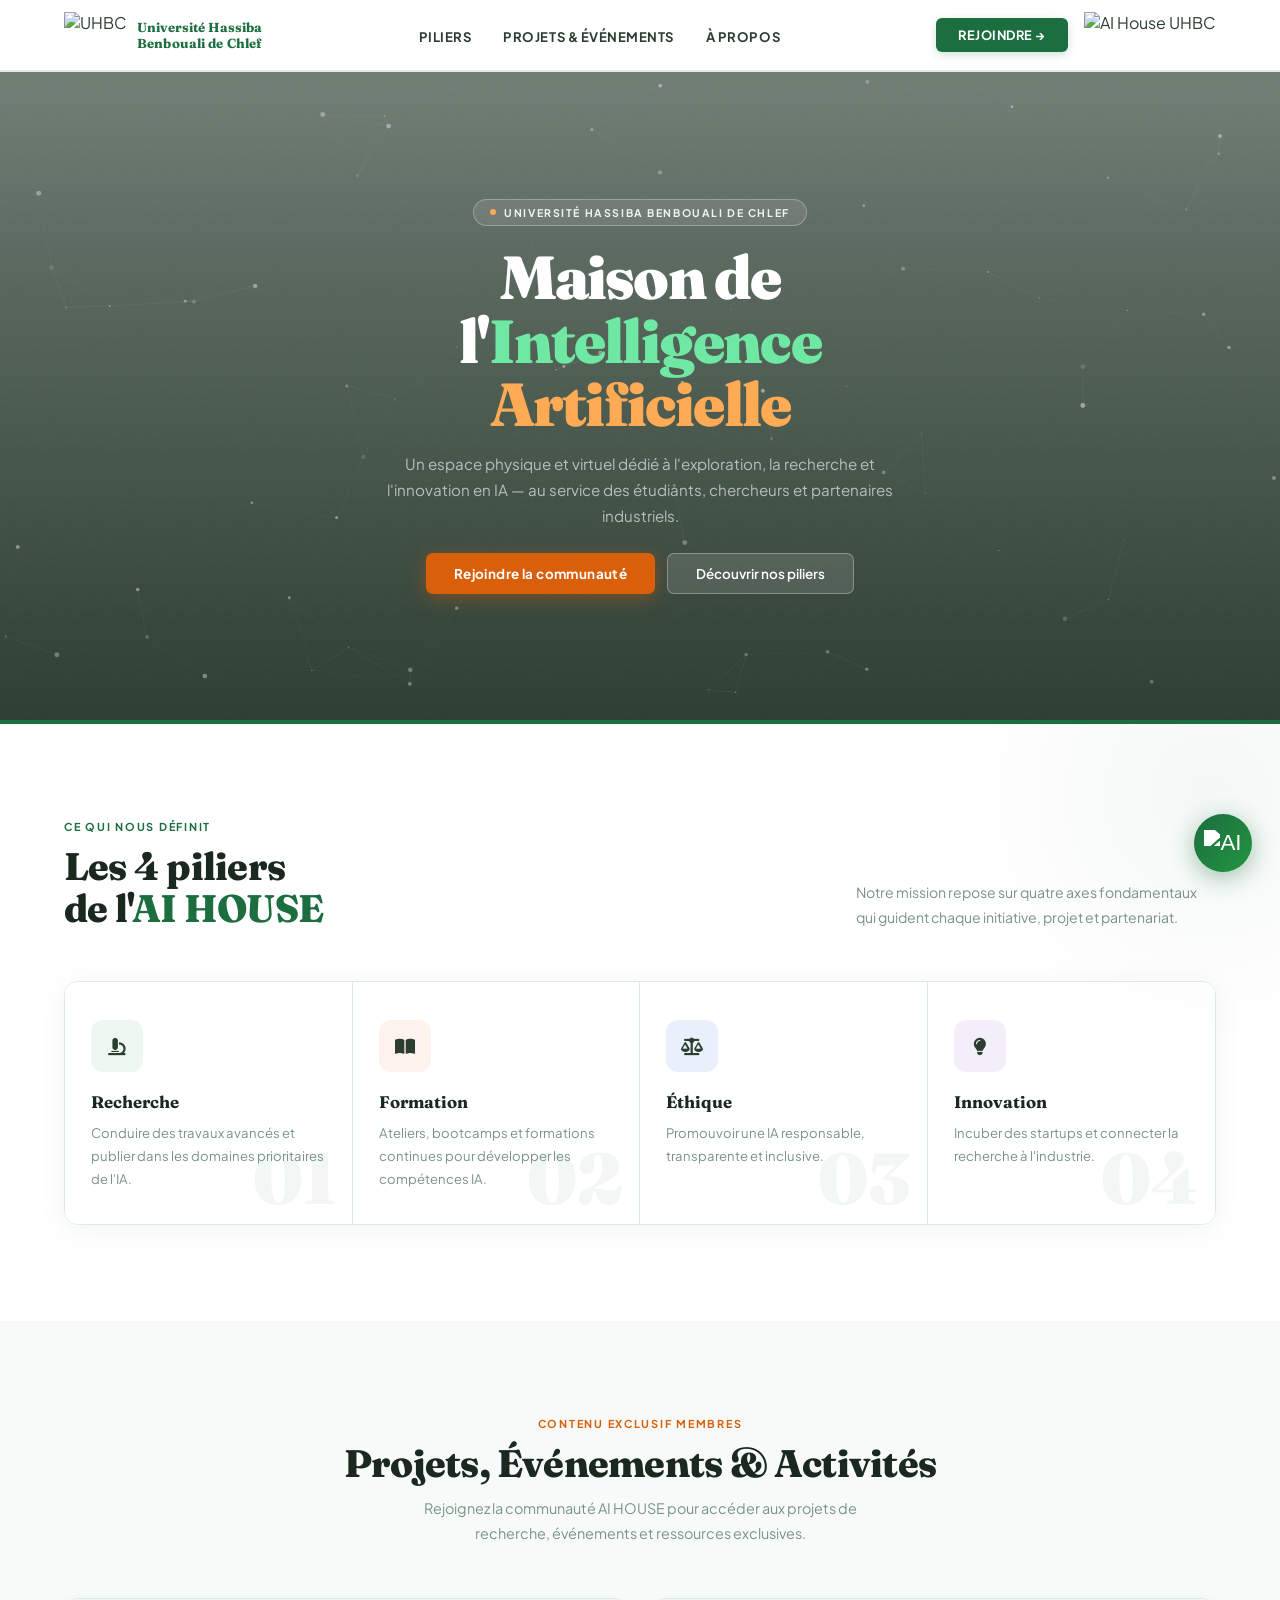
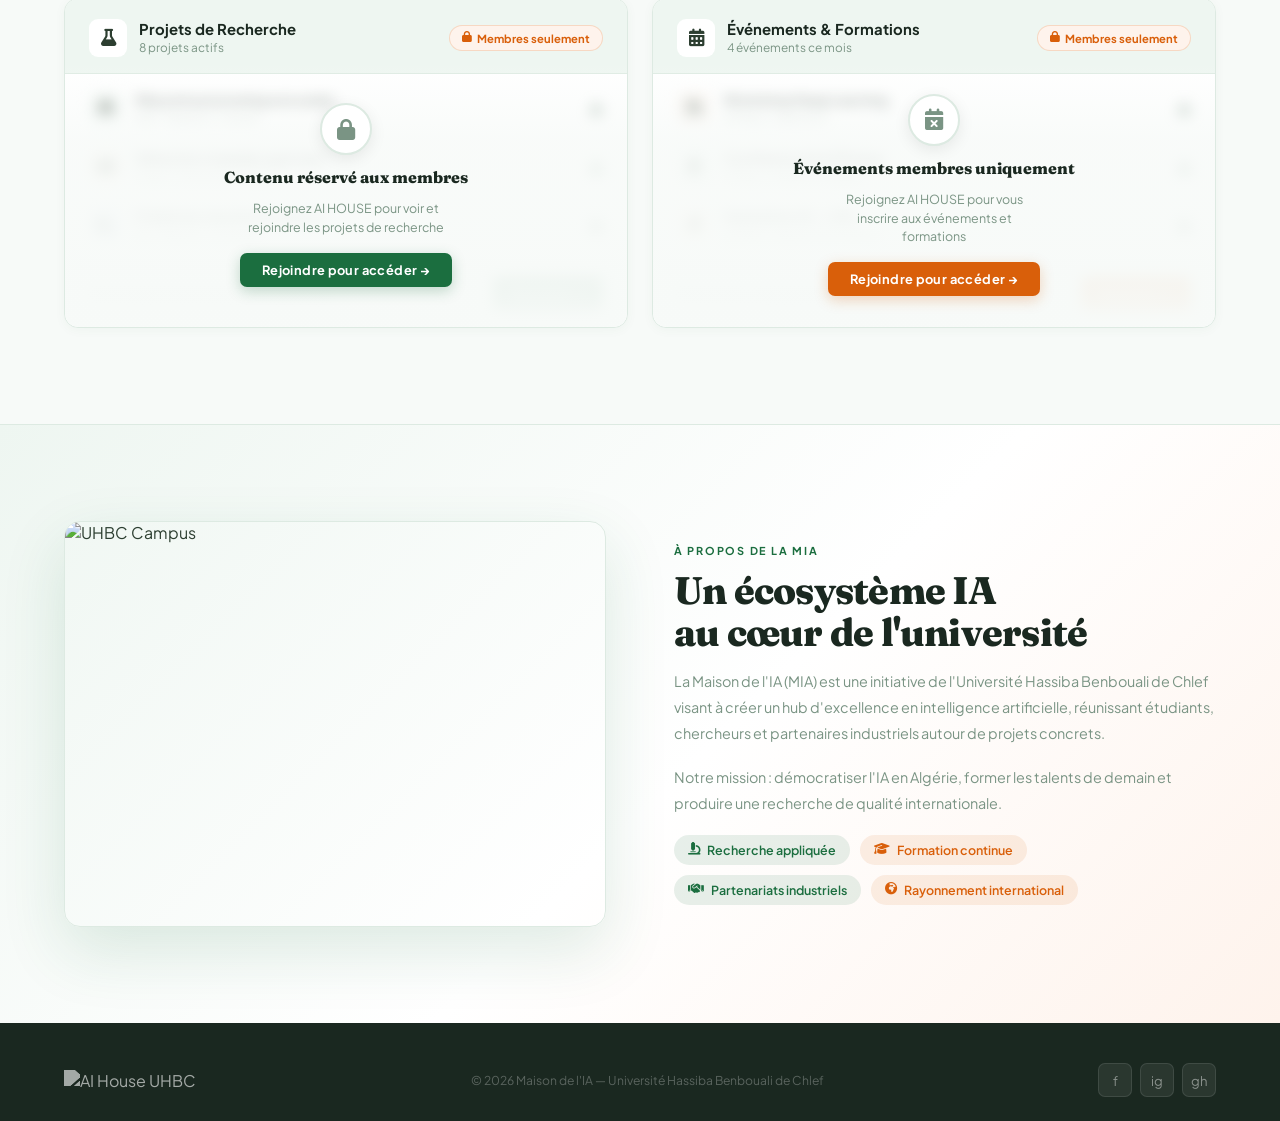
==== commit ead0aa47: "Update button actions to redirect to register.php" ====
--- a/index.html
+++ b/index.html
@@ -462,7 +462,7 @@
   </ul>
   <div class="nav-right">
     <div id="nav-guest" style="display:flex;align-items:center;gap:14px">
-      <button class="btn-join-nav" onclick="openModal()">Rejoindre →</button>
+      <button class="btn-join-nav" onclick="window.location.href='register.php'">Rejoindre →</button>
     </div>
     <div id="nav-logged" style="display:none;align-items:center;gap:14px">
       <span class="member-badge">
@@ -502,7 +502,7 @@
       </p>
 
       <div class="hero-actions">
-        <button class="btn-hero-primary" onclick="openModal()">Rejoindre la communauté</button>
+        <button class="btn-hero-primary" onclick="window.location.href='register.php'">Rejoindre la communauté</button>
         <a href="#pillars" class="btn-hero-secondary">Découvrir nos piliers</a>
       </div>
 
@@ -559,7 +559,7 @@
     <div class="lock-grid">
       <div class="ls ls-gate reveal-left">
         <div class="ls-header">
-          <div class="lsh-l"><div class="lsh-icon lsh-g"><i class="fa-solid fa-flask"></i></div><div><div class="lsh-title">Projets de Recherche</div><div class="lsh-count">8 projets actifs</div></div></div>
+          <div class="lsh-l"><div class="lsh-icon lsh-g"><i class="fa-solid fa-flask"></i></div><div><div class="lsh-title">Projets de Recherche</div><div class="lsh-count" id="stat-projects">8 projets actifs</div></div></div>
           <div class="lock-badge"><i class="fa-solid fa-lock"></i> Membres seulement</div>
         </div>
         <div class="lock-items">
@@ -567,17 +567,17 @@
           <div class="li"><div class="li-icon lio"><i class="fa-solid fa-eye"></i></div><div class="li-info"><div class="li-title">Détection maladies agricoles</div><div class="li-sub">Vision · Doctorat · Ouvert</div></div><span class="li-lock"><i class="fa-solid fa-lock"></i></span></div>
           <div class="li"><div class="li-icon lib"><i class="fa-solid fa-chart-bar"></i></div><div class="li-info"><div class="li-title">Prédiction réussite étudiante</div><div class="li-sub">ML · Master 1 · Complet</div></div><span class="li-lock"><i class="fa-solid fa-lock"></i></span></div>
         </div>
-        <div class="ls-cta ls-cta-g"><p><i class="fa-solid fa-arrow-right"></i> Accédez à tous les projets et postulez</p><button class="btn-unlock btu-g" onclick="openModal()">Rejoindre →</button></div>
+        <div class="ls-cta ls-cta-g"><p><i class="fa-solid fa-arrow-right"></i> Accédez à tous les projets et postulez</p><button class="btn-unlock btu-g" onclick="window.location.href='register.php'">Rejoindre →</button></div>
         <div class="ls-overlay">
           <div class="ls-overlay-icon"><i class="fa-solid fa-lock"></i></div>
           <div class="ls-overlay-title">Contenu réservé aux membres</div>
           <div class="ls-overlay-sub">Rejoignez AI HOUSE pour voir et rejoindre les projets de recherche</div>
-          <button class="ls-overlay-btn" onclick="openModal()">Rejoindre pour accéder →</button>
+          <button class="ls-overlay-btn" onclick="window.location.href='register.php'">Rejoindre pour accéder →</button>
         </div>
       </div>
       <div class="ls ls-gate reveal-right">
         <div class="ls-header">
-          <div class="lsh-l"><div class="lsh-icon lsh-o"><i class="fa-solid fa-calendar-days"></i></div><div><div class="lsh-title">Événements & Formations</div><div class="lsh-count">4 événements ce mois</div></div></div>
+          <div class="lsh-l"><div class="lsh-icon lsh-o"><i class="fa-solid fa-calendar-days"></i></div><div><div class="lsh-title">Événements & Formations</div><div class="lsh-count" id="stat-events">4 événements ce mois</div></div></div>
           <div class="lock-badge"><i class="fa-solid fa-lock"></i> Membres seulement</div>
         </div>
         <div class="lock-items">
@@ -585,12 +585,12 @@
           <div class="li"><div class="li-icon lig"><i class="fa-solid fa-microphone"></i></div><div class="li-info"><div class="li-title">Conférence IA & Éthique</div><div class="li-sub">17 Mars · Amphi Principal</div></div><span class="li-lock"><i class="fa-solid fa-lock"></i></span></div>
           <div class="li"><div class="li-icon lio"><i class="fa-solid fa-bolt"></i></div><div class="li-info"><div class="li-title">Hackathon IA — 24h</div><div class="li-sub">24 Mars · Espace Innovation</div></div><span class="li-lock"><i class="fa-solid fa-lock"></i></span></div>
         </div>
-        <div class="ls-cta ls-cta-o"><p><i class="fa-solid fa-arrow-right"></i> Inscrivez-vous aux événements</p><button class="btn-unlock btu-o" onclick="openModal()">Rejoindre →</button></div>
+        <div class="ls-cta ls-cta-o"><p><i class="fa-solid fa-arrow-right"></i> Inscrivez-vous aux événements</p><button class="btn-unlock btu-o" onclick="window.location.href='register.php'">Rejoindre →</button></div>
         <div class="ls-overlay">
           <div class="ls-overlay-icon"><i class="fa-solid fa-calendar-xmark"></i></div>
           <div class="ls-overlay-title">Événements membres uniquement</div>
           <div class="ls-overlay-sub">Rejoignez AI HOUSE pour vous inscrire aux événements et formations</div>
-          <button class="ls-overlay-btn orange" onclick="openModal()">Rejoindre pour accéder →</button>
+          <button class="ls-overlay-btn orange" onclick="window.location.href='register.php'">Rejoindre pour accéder →</button>
         </div>
       </div>
     </div>
@@ -884,7 +884,7 @@
   100%{transform:scale(1.5);opacity:0}
 }
 #chat-bubble .bubble-icon{position:relative;z-index:1;font-size:1.4rem;transition:.3s}
-#chat-bubble.open .bubble-icon{transform:rotate(90deg)}
+
 
 /* ─── CHAT PANEL ─── */
 #chat-panel{
@@ -922,6 +922,10 @@
 @keyframes statusPulse{0%,100%{opacity:1}50%{opacity:.4}}
 .chat-header-close{background:none;border:none;color:rgba(255,255,255,.7);cursor:pointer;font-size:1.1rem;padding:4px;border-radius:6px;transition:.2s;line-height:1}
 .chat-header-close:hover{background:rgba(255,255,255,.15);color:#fff}
+.chat-lang-btns{display:flex;gap:4px;align-items:center}
+.chat-lang-btn{background:rgba(255,255,255,.15);border:1px solid rgba(255,255,255,.25);color:rgba(255,255,255,.8);font-size:.65rem;font-weight:700;padding:3px 7px;border-radius:20px;cursor:pointer;transition:.2s;letter-spacing:.04em;font-family:'Plus Jakarta Sans',sans-serif}
+.chat-lang-btn:hover{background:rgba(255,255,255,.25);color:#fff}
+.chat-lang-btn.active{background:#fff;color:var(--green);border-color:#fff}
 
 /* messages area */
 .chat-messages{
@@ -1011,8 +1015,13 @@
       <div class="chat-header-name">Assistant AI HOUSE</div>
       <div class="chat-header-status">
         <span class="chat-status-dot"></span>
-        En ligne · Powered by Claude
-      </div>
+        En ligne · CLUB 3 AI
+      </div>
+    </div>
+    <div class="chat-lang-btns">
+      <button class="chat-lang-btn active" onclick="setLang('fr')" id="lang-fr">FR</button>
+      <button class="chat-lang-btn" onclick="setLang('en')" id="lang-en">EN</button>
+      <button class="chat-lang-btn" onclick="setLang('ar')" id="lang-ar">AR</button>
     </div>
     <button class="chat-header-close" onclick="toggleChat()"><i class="fa-solid fa-xmark"></i></button>
   </div>
@@ -1165,6 +1174,39 @@
 let chatOpen = false;
 let chatHistory = [];
 let isTyping = false;
+let chatLang = 'fr';
+
+const LANG_CONFIG = {
+  fr: {
+    welcome: "Bonjour ! Je suis l'assistant de l'**AI HOUSE UHBC**. Comment puis-je vous aider aujourd'hui ?",
+    placeholder: "Posez votre question…",
+    langInstruction: "Tu dois TOUJOURS répondre en français, quelle que soit la langue utilisée par l'utilisateur.",
+    error: "Erreur de connexion. Veuillez réessayer."
+  },
+  en: {
+    welcome: "Hello! I'm the **AI HOUSE UHBC** assistant. How can I help you today?",
+    placeholder: "Ask your question…",
+    langInstruction: "You MUST ALWAYS respond in English only, regardless of what language the user writes in.",
+    error: "Connection error. Please try again."
+  },
+  ar: {
+    welcome: "مرحباً! أنا مساعد **AI HOUSE UHBC**. كيف يمكنني مساعدتك اليوم؟",
+    placeholder: "اكتب سؤالك…",
+    langInstruction: "يجب عليك دائماً الإجابة باللغة العربية الفصحى فقط، بغض النظر عن لغة المستخدم.",
+    error: "خطأ في الاتصال. يرجى المحاولة مرة أخرى."
+  }
+};
+
+function setLang(lang) {
+  chatLang = lang;
+  document.querySelectorAll('.chat-lang-btn').forEach(b => b.classList.remove('active'));
+  document.getElementById('lang-' + lang).classList.add('active');
+  const input = document.getElementById('chat-input');
+  if (input) {
+    input.placeholder = LANG_CONFIG[lang].placeholder;
+    input.dir = lang === 'ar' ? 'rtl' : 'ltr';
+  }
+}
 
 function toggleChat() {
   chatOpen = !chatOpen;
@@ -1173,7 +1215,11 @@
   panel.classList.toggle('open', chatOpen);
   bubble.classList.toggle('open', chatOpen);
   if (chatOpen) {
-    if (chatHistory.length === 0) addAIMessage("Bonjour ! Je suis l'assistant de l'**AI HOUSE UHBC**. Comment puis-je vous aider aujourd'hui ?");
+    if (chatHistory.length === 0) {
+      const welcomeText = LANG_CONFIG[chatLang].welcome;
+      addAIMessage(welcomeText);
+      chatHistory.push({ role: 'assistant', content: welcomeText });
+    }
     setTimeout(() => document.getElementById('chat-input').focus(), 300);
   }
 }
@@ -1242,25 +1288,80 @@
   chatHistory.push({ role: 'user', content: text });
   showTyping();
 
+  const lang = LANG_CONFIG[chatLang];
+  const SYSTEM_PROMPT = `You are AI House 3, the official assistant of the AI HOUSE UHBC platform (Université Hassiba Benbouali de Chlef, Algeria).
+
+CRITICAL LANGUAGE RULE: ${lang.langInstruction}
+
+MAIN RULE: Only answer what the user is asking. Be brief and direct. Never list everything you know unless specifically asked.
+
+--- PLATFORM KNOWLEDGE ---
+
+ABOUT:
+AI House (Maison de l'IA) is a physical and digital space at UHBC bringing together students, researchers, and partner companies around artificial intelligence. Mission: democratize AI in Algeria, train future talent, and produce internationally recognized research.
+
+4 PILLARS: Research · Training · Ethics · Innovation
+
+FOR: Licence/Master/PhD students, teacher-researchers, professionals, and companies.
+
+REGISTRATION:
+- Click "Rejoindre →" in the navigation or homepage
+- Fill in first name, last name, email, profile type and domain of interest
+- Validate via OTP code sent by email
+- Immediate dashboard access after confirmation
+
+MEMBER DASHBOARD:
+- Overview: KPIs (joined projects, registered events, activities, member level)
+- Projects: active projects filterable by NLP / Vision / Data / RL. Can join or create projects.
+- Events: Workshop Deep Learning (March 10, Room 204), AI & Ethics Conference (March 17, Main Amphitheater), 24h AI Hackathon (March 24)
+- Profile: edit info, view projects, follow other members
+- Exclusive resources: Arabic NLP Dataset (50k texts), PyTorch Notebooks, NVIDIA A100 GPU cloud (20h/month), AI Library (200+ docs), 15 e-learning modules, network of 12 partner companies with internship offers
+
+CURRENT PROJECTS:
+- Automatic Arabic summarization (NLP · Master 2 · Open)
+- Agricultural disease detection (Vision · PhD · Open)
+- Student success prediction (Data · Master 1 · Full)
+- University orientation chatbot (NLP · Open)
+- Autonomous educational robot (RL · Open)
+- Medical imaging diagnosis (Vision · Closed)
+
+--- BEHAVIOR ---
+- If you don't know → say so and suggest contacting the administration
+- If the question is not about AI House → politely say you specialize in this platform
+- Never give exhaustive lists for a simple question`;
+
   try {
-    const response = await fetch('https://api.anthropic.com/v1/messages', {
+    const response = await fetch('https://api.groq.com/openai/v1/chat/completions', {
       method: 'POST',
-      headers: { 'Content-Type': 'application/json' },
+      headers: {
+        'Content-Type': 'application/json',
+        'Authorization': 'Bearer Groq_Key'
+      },
       body: JSON.stringify({
-        model: 'claude-sonnet-4-20250514',
-        max_tokens: 1000,
-        system: `Tu es l'assistant intelligent de l'AI HOUSE UHBC (Maison de l'Intelligence Artificielle de l'Université Hassiba Benbouali de Chlef, Algérie). Tu aides les étudiants, chercheurs et visiteurs avec des questions sur l'IA, les projets, les événements, les formations et la vie universitaire. Réponds en français de manière claire, chaleureuse et concise. Tu peux aussi répondre en arabe ou en anglais si l'utilisateur le demande.`,
-        messages: chatHistory
+        model: 'meta-llama/llama-4-scout-17b-16e-instruct',
+        temperature: 0.7,
+        messages: [
+          { role: 'system', content: SYSTEM_PROMPT },
+          ...chatHistory
+        ]
       })
     });
     const data = await response.json();
-    const reply = data.content?.[0]?.text || "Désolé, je n'ai pas pu traiter votre demande.";
+    if (!response.ok) {
+      const errMsg = data.error?.message || JSON.stringify(data);
+      console.error('Groq API error:', response.status, errMsg);
+      removeTyping();
+      addAIMessage(`⚠️ Erreur API (${response.status}): ${errMsg}`);
+    } else {
+      const reply = data.choices?.[0]?.message?.content || lang.error;
+      removeTyping();
+      chatHistory.push({ role: 'assistant', content: reply });
+      addAIMessage(reply);
+    }
+  } catch (e) {
+    console.error('Fetch error:', e);
     removeTyping();
-    chatHistory.push({ role: 'assistant', content: reply });
-    addAIMessage(reply);
-  } catch (e) {
-    removeTyping();
-    addAIMessage("Erreur de connexion. Veuillez réessayer.");
+    addAIMessage(`⚠️ ${lang.error}`);
   }
 
   isTyping = false;
@@ -1276,6 +1377,24 @@
   el.style.height = 'auto';
   el.style.height = Math.min(el.scrollHeight, 90) + 'px';
 }
+
+/* ── Live Stats from API ── */
+async function fetchStats() {
+  try {
+    const res = await fetch('http://173.249.28.246:8090/api/v1/stats');
+    const data = await res.json();
+    console.log('Stats API response:', data);
+    const projects = data.projects ?? data.data?.projects ?? data.stats?.projects;
+    const events   = data.events   ?? data.data?.events   ?? data.stats?.events;
+    const pEl = document.getElementById('stat-projects');
+    const eEl = document.getElementById('stat-events');
+    if (pEl && projects !== undefined) pEl.textContent = projects + ' projets actifs';
+    if (eEl && events   !== undefined) eEl.textContent = events   + ' événements ce mois';
+  } catch(e) {
+    console.warn('Stats fetch failed:', e);
+  }
+}
+document.addEventListener('DOMContentLoaded', fetchStats);
 </script>
 <script>
 document.addEventListener('DOMContentLoaded', function() {
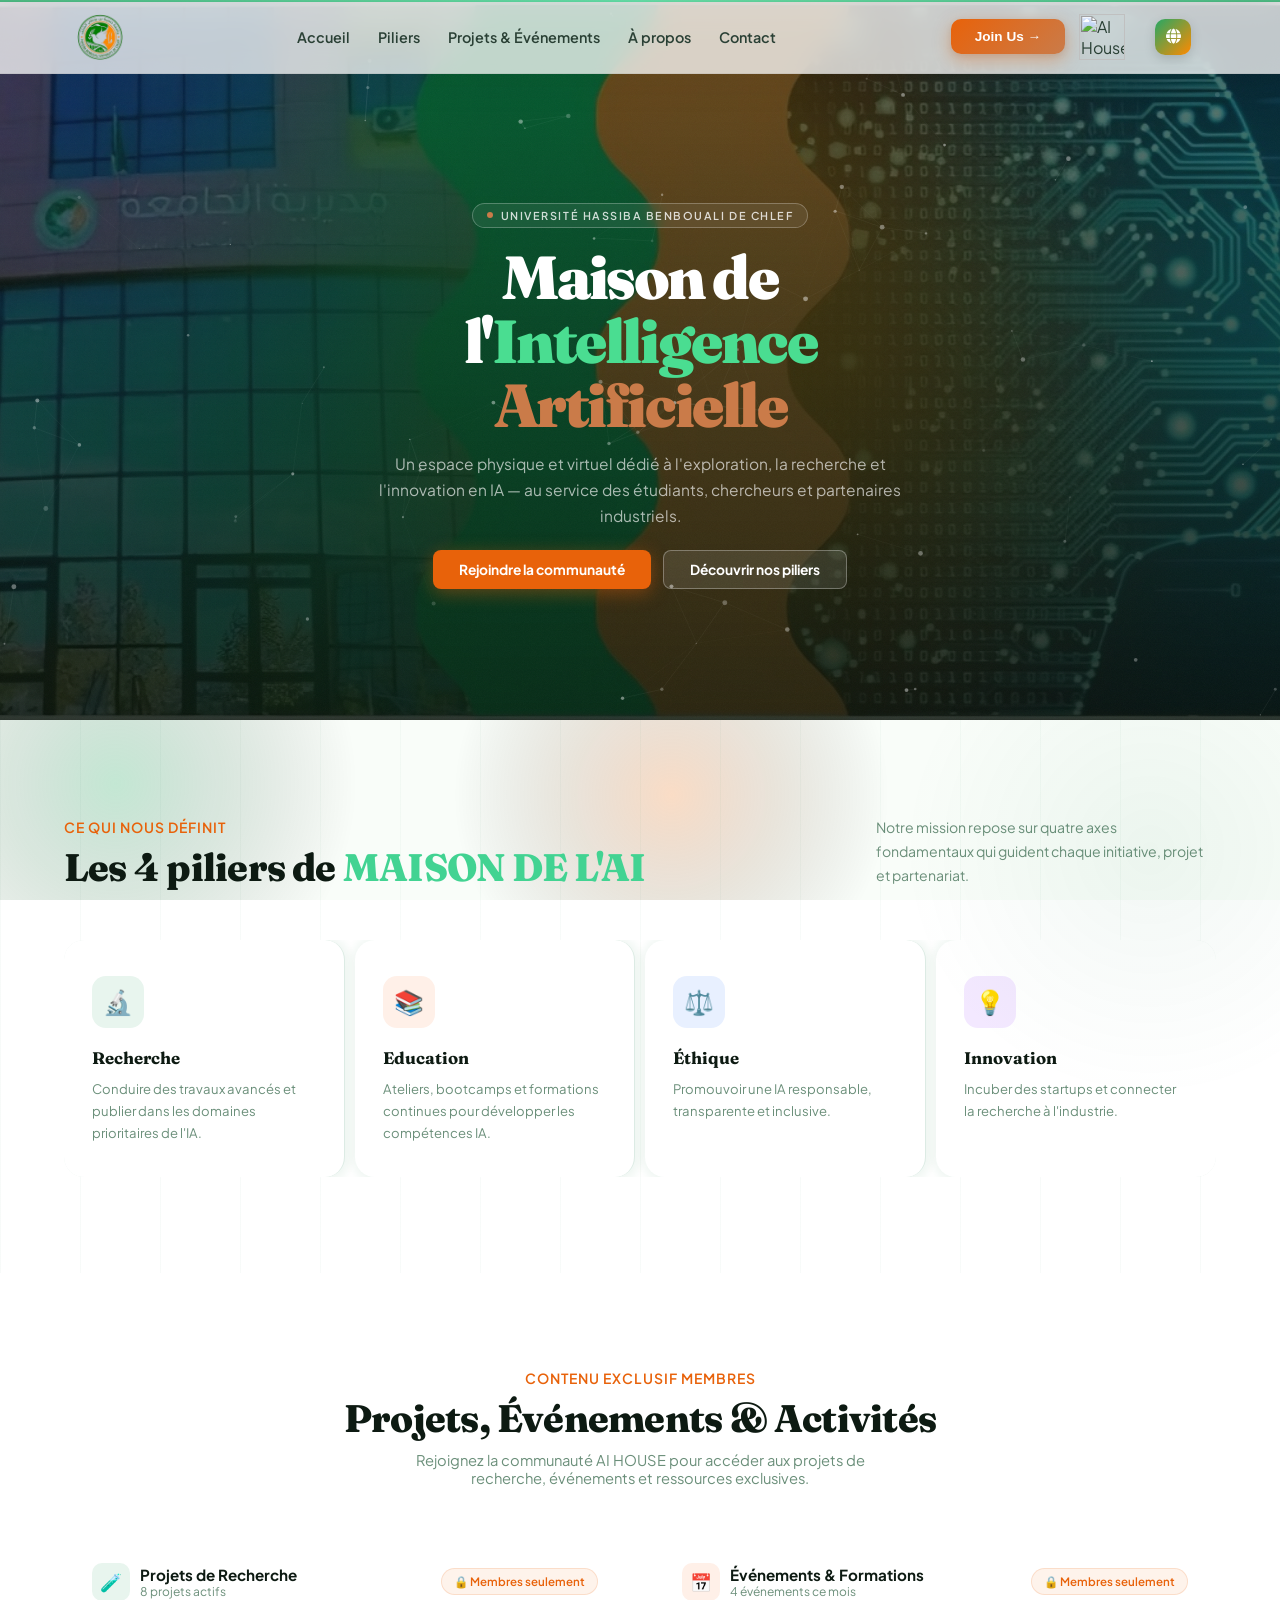
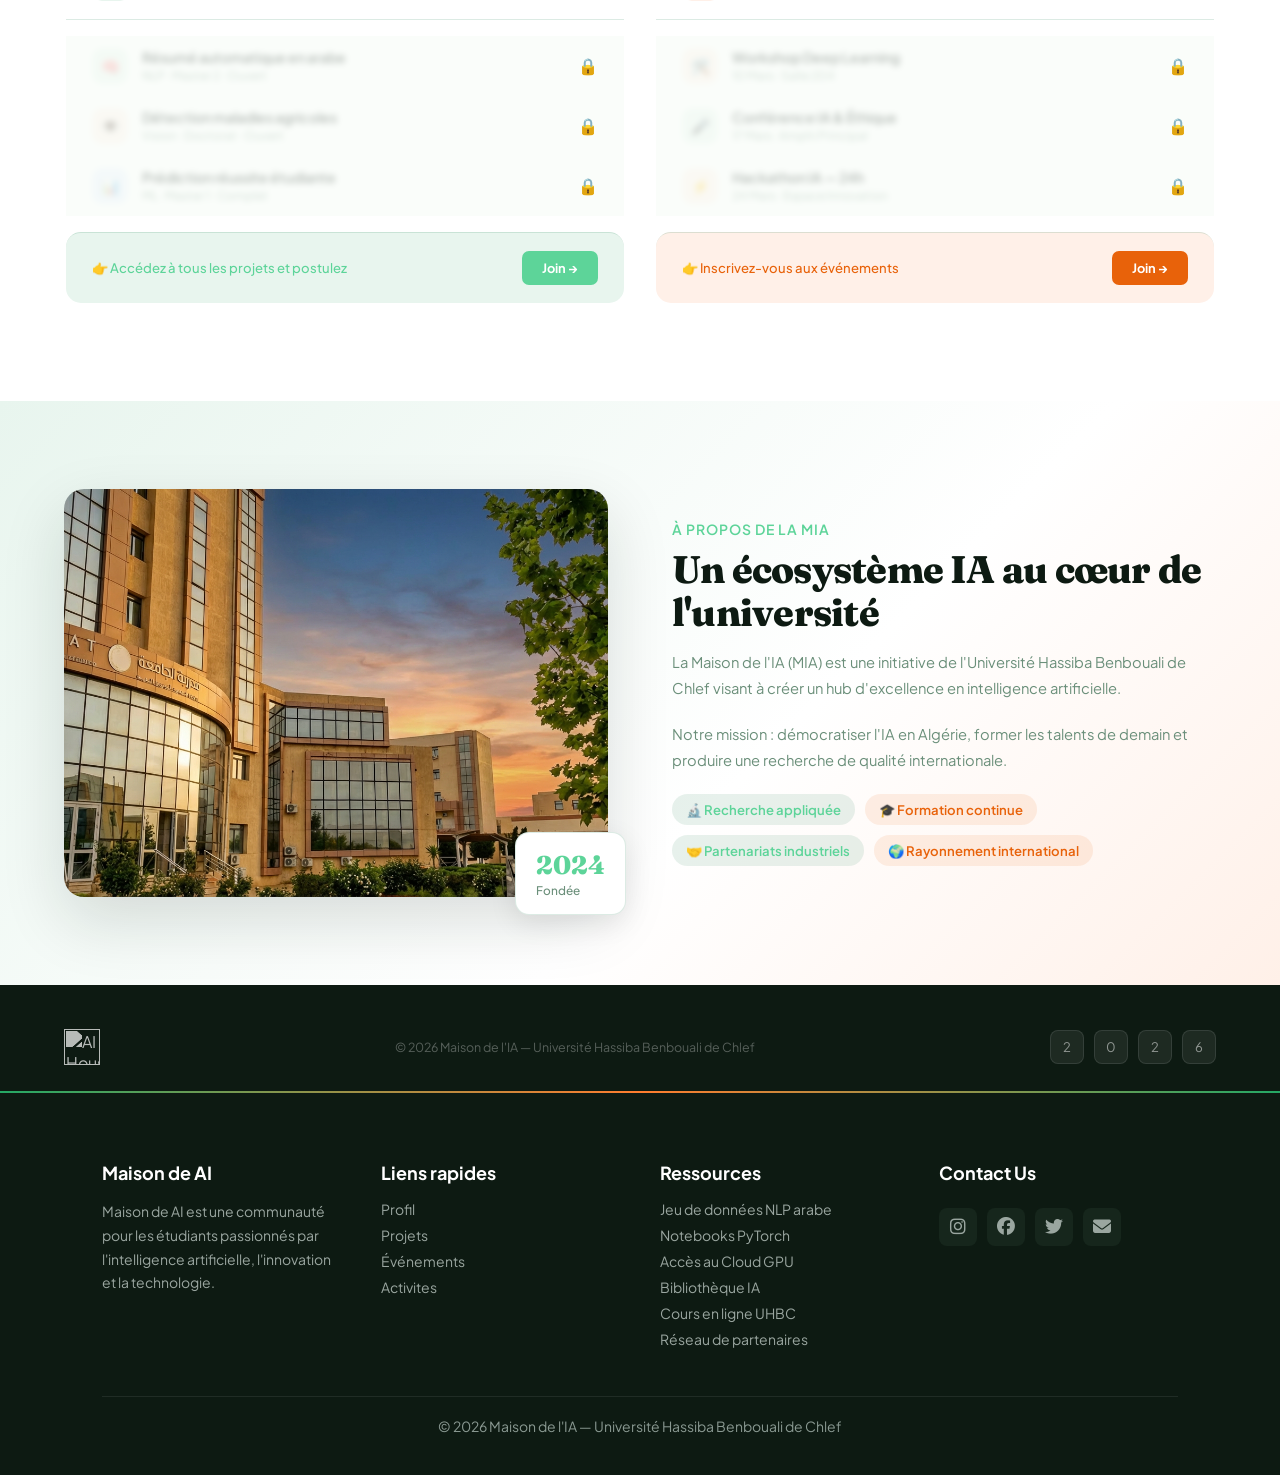
==== commit 9c1c6cb6: "Add files via upload" ====
--- a/index.html
+++ b/index.html
@@ -1,1501 +1,1144 @@
-<!DOCTYPE html>
-<html lang="fr">
+<html lang="en">
+
 <head>
-<meta charset="UTF-8">
-<meta name="viewport" content="width=device-width, initial-scale=1.0">
-<title>AI House UHBC — Maison de l'Intelligence Artificielle</title>
-<link href="https://fonts.googleapis.com/css2?family=Fraunces:ital,opsz,wght@0,9..144,300;0,9..144,600;0,9..144,700;0,9..144,800;0,9..144,900;1,9..144,400;1,9..144,700&family=Plus+Jakarta+Sans:ital,wght@0,300;0,400;0,500;0,600;0,700;0,800;1,400&display=swap" rel="stylesheet">
-<link rel="stylesheet" href="https://cdnjs.cloudflare.com/ajax/libs/font-awesome/6.5.0/css/all.min.css">
-<style>
-:root{
-  --green:#1b6e3f;--green-l:#22953f;--green-p:#eef6f1;--green-m:#d0eadb;
-  --orange:#d95f0a;--orange-l:#f07020;--orange-p:#fef3ec;
-  --dark:#1a2820;--text:#2c3e30;--muted:#7a9484;
-  --white:#ffffff;--bg:#f7faf8;--border:#ddeae2;
-  --nav-h:72px;
-}
-*{margin:0;padding:0;box-sizing:border-box}
-html{scroll-behavior:smooth}
-body{font-family:'Plus Jakarta Sans',sans-serif;background:var(--bg);color:var(--text);overflow-x:hidden}
-.page{display:none;min-height:100vh}
-.page.active{display:block}
-
-/* ─── NAV ─── */
-nav{
-  position:fixed;top:0;left:0;right:0;z-index:200;
-  display:flex;align-items:center;justify-content:space-between;
-  padding:0 5%;height:var(--nav-h);
-  background:var(--white);
-  border-bottom:2px solid var(--border);
-  box-shadow:0 2px 16px rgba(27,110,63,.06);
-}
-.nav-logo-left{display:flex;align-items:center;cursor:pointer;text-decoration:none;flex-shrink:0}
-.nav-logo-left img{height:46px;width:auto;object-fit:contain}
-.nav-center{display:flex;gap:32px;list-style:none}
-.nav-center a{
-  font-size:.82rem;font-weight:700;color:var(--text);
-  text-decoration:none;transition:color .2s;cursor:pointer;
-  letter-spacing:.04em;text-transform:uppercase;
-  padding-bottom:3px;border-bottom:2px solid transparent;transition:.2s;
-}
-.nav-center a:hover{color:var(--green);border-bottom-color:var(--green)}
-.nav-right{display:flex;align-items:center;gap:16px;flex-shrink:0}
-.nav-univ-logo{height:46px;width:auto;object-fit:contain}
-.btn-join-nav{
-  background:var(--green);color:#fff;
-  padding:9px 22px;border-radius:6px;
-  font-family:'Plus Jakarta Sans',sans-serif;font-weight:700;font-size:.8rem;
-  cursor:pointer;transition:.2s;border:none;
-  letter-spacing:.04em;text-transform:uppercase;
-  box-shadow:0 3px 10px rgba(27,110,63,.2);
-}
-.btn-join-nav:hover{background:var(--green-l);transform:translateY(-1px);box-shadow:0 5px 16px rgba(27,110,63,.28)}
-.member-badge{display:flex;align-items:center;gap:8px;font-size:.82rem;font-weight:600;color:var(--green)}
-.p-icon i,.lsh-icon i,.li-icon i,.afd i,.kpi-ic i,.pc-img i,.sb-icon i{font-size:1.1rem}
-.member-avatar{width:32px;height:32px;border-radius:50%;background:var(--green);color:#fff;display:flex;align-items:center;justify-content:center;font-size:.78rem;font-weight:800}
-
-/* ─── HERO ─── */
-#hero{
-  position:relative;min-height:80vh;max-height:600px;height:52vh;
-  display:flex;flex-direction:column;align-items:center;justify-content:center;
-  text-align:center;overflow:hidden;padding-top:var(--nav-h);
-}
-.hero-bg{
-  position:absolute;inset:0;
-  background-image:url('https://media.licdn.com/dms/image/v2/C561BAQG6pyrz4-sddQ/company-background_10000/company-background_10000/0/1585383603223/universit_hassiba_ben_bouali_chlef_cover?e=2147483647&v=beta&t=MM0iycJLVHhiiCePhcX-a3c6beVQOhgVpqdi2-BmuG8');
-  background-size:cover;background-position:center top;
-  transform:scale(1) translateY(0);transform-origin:center center;
-  will-change:transform;transition:transform .1s linear;
-}
-.hero-overlay{
-  position:absolute;inset:0;
-  background:linear-gradient(180deg,rgba(10,30,16,.52) 0%,rgba(10,30,16,.68) 40%,rgba(10,30,16,.86) 100%);
-}
-.hero-grain{
-  position:absolute;inset:0;opacity:.035;
-  background-image:url("data:image/svg+xml,%3Csvg viewBox='0 0 256 256' xmlns='http://www.w3.org/2000/svg'%3E%3Cfilter id='noise'%3E%3CfeTurbulence type='fractalNoise' baseFrequency='0.9' numOctaves='4' stitchTiles='stitch'/%3E%3C/filter%3E%3Crect width='100%25' height='100%25' filter='url(%23noise)'/%3E%3C/svg%3E");
-  background-size:200px;pointer-events:none;
-}
-.hero-content{position:relative;z-index:2;padding:0 24px;max-width:760px}
-.hero-badge{
-  display:inline-flex;align-items:center;gap:8px;
-  font-size:.66rem;font-weight:700;letter-spacing:.15em;text-transform:uppercase;
-  color:rgba(255,255,255,.9);border:1px solid rgba(255,255,255,.28);
-  background:rgba(255,255,255,.1);backdrop-filter:blur(8px);
-  padding:6px 16px;border-radius:30px;margin-bottom:20px;
-  opacity:0;animation:heroUp .7s .3s ease forwards;
-}
-.hero-badge-dot{width:6px;height:6px;border-radius:50%;background:#ffaa55;animation:pulse 2s infinite}
-@keyframes pulse{0%,100%{opacity:1;transform:scale(1)}50%{opacity:.5;transform:scale(1.4)}}
-.hero-title{
-  font-family:'Fraunces',serif;font-weight:900;
-  font-size:clamp(2rem,5vw,3.8rem);
-  line-height:1.05;letter-spacing:-.03em;color:#fff;
-  opacity:0;animation:heroUp .7s .5s ease forwards;font-style:normal;
-}
-.hero-title .ht-g{color:#6ee8a2}
-.hero-title .ht-o{color:#ffaa55}
-.hero-sub{
-  margin-top:14px;font-size:clamp(.82rem,1.4vw,.95rem);font-weight:400;line-height:1.7;
-  color:rgba(255,255,255,.62);max-width:540px;margin-left:auto;margin-right:auto;
-  opacity:0;animation:heroUp .7s .7s ease forwards;
-}
-.hero-actions{
-  display:flex;gap:12px;margin-top:24px;justify-content:center;flex-wrap:wrap;
-  opacity:0;animation:heroUp .7s .9s ease forwards;
-}
-.btn-hero-primary{
-  background:var(--orange);color:#fff;padding:11px 28px;border-radius:7px;
-  font-family:'Plus Jakarta Sans',sans-serif;font-weight:700;font-size:.84rem;
-  text-decoration:none;transition:.2s;
-  box-shadow:0 4px 18px rgba(217,95,10,.4);cursor:pointer;border:none;
-  letter-spacing:.03em;
-}
-.btn-hero-primary:hover{background:var(--orange-l);transform:translateY(-2px);box-shadow:0 8px 24px rgba(217,95,10,.5)}
-.btn-hero-secondary{
-  background:rgba(255,255,255,.12);color:#fff;padding:11px 28px;border-radius:7px;
-  border:1.5px solid rgba(255,255,255,.3);
-  font-family:'Plus Jakarta Sans',sans-serif;font-weight:600;font-size:.84rem;
-  text-decoration:none;transition:.2s;cursor:pointer;backdrop-filter:blur(6px);
-}
-.btn-hero-secondary:hover{background:rgba(255,255,255,.2);transform:translateY(-2px)}
-.hero-stats{display:none}.hero-scroll{display:none}
-@keyframes heroUp{from{opacity:0;transform:translateY(28px)}to{opacity:1;transform:translateY(0)}}
-
-/* ─── SCROLL REVEAL ─── */
-.reveal{opacity:0;transform:translateY(32px);transition:opacity .7s ease,transform .7s ease}
-.reveal.visible{opacity:1;transform:translateY(0)}
-.reveal-left{opacity:0;transform:translateX(-32px);transition:opacity .7s ease,transform .7s ease}
-.reveal-left.visible{opacity:1;transform:translateX(0)}
-.reveal-right{opacity:0;transform:translateX(32px);transition:opacity .7s ease,transform .7s ease}
-.reveal-right.visible{opacity:1;transform:translateX(0)}
-.delay-1{transition-delay:.1s} .delay-2{transition-delay:.2s} .delay-3{transition-delay:.3s} .delay-4{transition-delay:.4s}
-
-/* ─── SHARED LABELS ─── */
-.sl{font-size:.68rem;font-weight:700;letter-spacing:.16em;text-transform:uppercase;margin-bottom:12px}
-.sl-g{color:var(--green)} .sl-o{color:var(--orange)} .sl-gd{color:var(--green)}
-.st{font-family:'Fraunces',serif;font-weight:800;font-size:clamp(1.8rem,3vw,2.6rem);line-height:1.1;letter-spacing:-.02em;color:var(--dark)}
-.sec-head{display:flex;align-items:flex-end;justify-content:space-between;margin-bottom:52px;gap:24px;flex-wrap:wrap}
-.pillars-desc{max-width:360px;font-size:.88rem;line-height:1.75;color:var(--muted)}
-
-/* ─── PILLARS ─── */
-#pillars{
-  padding:96px 5%;background:var(--white);position:relative;overflow:hidden;
-  border-top:4px solid var(--green);
-}
-#pillars::after{
-  content:'';position:absolute;top:-180px;right:-180px;width:500px;height:500px;
-  border-radius:50%;background:radial-gradient(circle,rgba(27,110,63,.05) 0%,transparent 70%);
-  pointer-events:none;
-}
-.pillars-grid{
-  display:grid;grid-template-columns:repeat(4,1fr);gap:0;
-  border:1.5px solid var(--border);border-radius:14px;overflow:hidden;
-  box-shadow:0 4px 28px rgba(27,110,63,.07);
-}
-.pillar-card{
-  background:var(--white);border-right:1.5px solid var(--border);
-  padding:38px 26px 34px;transition:.3s;position:relative;overflow:hidden;
-}
-.pillar-card:last-child{border-right:none}
-.pillar-card::after{
-  content:'';position:absolute;top:0;left:0;right:0;height:3px;
-  background:var(--green);transform:scaleX(0);transition:transform .3s;transform-origin:left;
-}
-.pillar-card:hover{background:var(--green-p);transform:translateY(-3px);box-shadow:0 12px 36px rgba(27,110,63,.1)}
-.pillar-card:hover::after{transform:scaleX(1)}
-.pillar-card:hover .p-name{color:var(--green)}
-.p-icon{width:52px;height:52px;border-radius:12px;display:flex;align-items:center;justify-content:center;font-size:1.5rem;margin-bottom:20px;position:relative;z-index:1;}
-.pig{background:var(--green-p)} .pio{background:var(--orange-p)}
-.pib{background:#eaf0fb} .pip{background:#f4eefb}
-.p-num{
-  font-family:'Fraunces',serif;font-weight:900;font-size:4.5rem;line-height:1;
-  color:rgba(27,110,63,.06);position:absolute;bottom:10px;right:16px;
-  pointer-events:none;transition:.3s;
-}
-.pillar-card:hover .p-num{color:rgba(27,110,63,.12)}
-.p-name{font-family:'Fraunces',serif;font-weight:700;font-size:1.05rem;color:var(--dark);margin-bottom:10px;position:relative;z-index:1;transition:.3s}
-.p-desc{font-size:.82rem;line-height:1.72;color:var(--muted);position:relative;z-index:1}
-
-/* ─── LOCKED ─── */
-#locked{padding:96px 5%;background:var(--bg)}
-.lp-head{text-align:center;margin-bottom:52px}
-.lp-head .st{color:var(--dark);margin-bottom:12px}
-.lp-head p{font-size:.9rem;color:var(--muted);max-width:500px;margin:0 auto;margin-top:10px;line-height:1.72}
-.lock-grid{display:grid;grid-template-columns:1fr 1fr;gap:24px}
-.ls{background:var(--white);border:1.5px solid var(--border);border-radius:14px;overflow:hidden;transition:.25s;box-shadow:0 2px 12px rgba(27,110,63,.04)}
-.ls:hover{box-shadow:0 12px 36px rgba(27,110,63,.1);border-color:var(--green-m);transform:translateY(-2px)}
-.ls-header{padding:20px 24px 16px;border-bottom:1.5px solid var(--border);display:flex;align-items:center;justify-content:space-between;background:var(--green-p)}
-.lsh-l{display:flex;align-items:center;gap:12px}
-.lsh-icon{width:38px;height:38px;border-radius:9px;display:flex;align-items:center;justify-content:center;font-size:1.1rem;background:var(--white)}
-.lsh-g{background:var(--white)} .lsh-o{background:var(--white)}
-.lsh-title{font-family:'Plus Jakarta Sans',sans-serif;font-weight:700;font-size:.93rem;color:var(--dark)}
-.lsh-count{font-size:.74rem;color:var(--muted);margin-top:2px}
-.lock-badge{display:flex;align-items:center;gap:5px;background:var(--orange-p);color:var(--orange);font-size:.7rem;font-weight:700;padding:5px 12px;border-radius:20px;border:1px solid rgba(217,95,10,.18)}
-.lock-items{padding:6px 0}
-.li{display:flex;align-items:center;gap:13px;padding:12px 24px;transition:.18s}
-.li:hover{background:var(--green-p)}
-.li::after{display:none}
-.li-icon{width:34px;height:34px;border-radius:8px;display:flex;align-items:center;justify-content:center;font-size:.9rem;flex-shrink:0}
-.lig{background:var(--green-p)} .lio{background:var(--orange-p)} .lib{background:#eaf0fb}
-.li-info{flex:1}
-.li-title{font-family:'Plus Jakarta Sans',sans-serif;font-weight:600;font-size:.86rem;color:var(--dark)}
-.li-sub{font-size:.73rem;color:var(--muted);margin-top:2px}
-.li-lock{font-size:.9rem;color:var(--muted)}
-.ls-cta{padding:16px 24px;border-top:1.5px solid var(--border);display:flex;align-items:center;justify-content:space-between;gap:14px;background:var(--bg)}
-.ls-cta p{font-size:.8rem;font-weight:500;color:var(--muted)}
-.btn-unlock{color:#fff;border:none;padding:9px 18px;border-radius:6px;font-family:'Plus Jakarta Sans',sans-serif;font-weight:700;font-size:.78rem;cursor:pointer;transition:.2s;letter-spacing:.03em}
-.btu-g{background:var(--green)} .btu-g:hover{background:var(--green-l);box-shadow:0 4px 14px rgba(27,110,63,.28)}
-.btu-o{background:var(--orange)} .btu-o:hover{background:var(--orange-l)}
-
-/* ─── LOCKED SECTION GATE ─── */
-.ls-gate{position:relative;overflow:hidden;border-radius:14px}
-.ls-gate .lock-items,.ls-gate .ls-cta{
-  filter:blur(7px);
-  user-select:none;pointer-events:none;
-  opacity:.55;
-  transition:filter .4s,opacity .4s;
-}
-.ls-overlay{
-  position:absolute;inset:0;top:64px; /* below header */
-  background:linear-gradient(180deg,rgba(247,250,248,.0) 0%,rgba(247,250,248,.82) 30%,rgba(247,250,248,.97) 100%);
-  display:flex;flex-direction:column;align-items:center;justify-content:center;
-  z-index:10;gap:12px;padding:20px;text-align:center;
-  border-radius:0 0 14px 14px;
-}
-.ls-overlay-icon{
-  width:52px;height:52px;border-radius:50%;
-  background:var(--white);border:2px solid var(--border);
-  display:flex;align-items:center;justify-content:center;
-  font-size:1.3rem;color:var(--muted);
-  box-shadow:0 4px 16px rgba(0,0,0,.08);
-}
-.ls-overlay-title{font-family:'Fraunces',serif;font-weight:800;font-size:1rem;color:var(--dark)}
-.ls-overlay-sub{font-size:.78rem;color:var(--muted);line-height:1.5;max-width:220px}
-.ls-overlay-btn{
-  background:var(--green);color:#fff;border:none;padding:9px 22px;
-  border-radius:7px;font-family:'Plus Jakarta Sans',sans-serif;font-weight:700;font-size:.8rem;
-  cursor:pointer;transition:.2s;box-shadow:0 4px 14px rgba(27,110,63,.25);
-  letter-spacing:.03em;margin-top:4px;
-}
-.ls-overlay-btn.orange{background:var(--orange);box-shadow:0 4px 14px rgba(217,95,10,.25)}
-.ls-overlay-btn:hover{transform:translateY(-2px);filter:brightness(1.08)}
-
-/* When member is logged in, remove blur */
-body.is-member .ls-gate .lock-items,
-body.is-member .ls-gate .ls-cta{
-  filter:none;opacity:1;pointer-events:auto;user-select:auto;
-}
-body.is-member .ls-overlay{display:none}
-
-/* ─── ABOUT ─── */
-#about{
-  padding:96px 5%;
-  background:linear-gradient(135deg,var(--green-p) 0%,var(--white) 55%,var(--orange-p) 100%);
-  display:grid;grid-template-columns:1fr 1fr;gap:68px;align-items:center;
-  border-top:1px solid var(--border);
-}
-.about-visual{position:relative}
-.about-img-wrap{border-radius:16px;overflow:hidden;box-shadow:0 24px 64px rgba(27,110,63,.14);aspect-ratio:4/3;border:1.5px solid var(--border)}
-.about-img-wrap img{width:100%;height:100%;object-fit:cover}
-.about-badge{
-  position:absolute;bottom:-18px;right:-18px;
-  background:var(--white);border:1.5px solid var(--border);border-radius:12px;
-  padding:14px 18px;box-shadow:0 8px 28px rgba(0,0,0,.1);
-  display:flex;flex-direction:column;gap:2px;
-}
-.ab-val{font-family:'Fraunces',serif;font-weight:800;font-size:1.7rem;color:var(--green)}
-.ab-label{font-size:.7rem;color:var(--muted);font-weight:600;letter-spacing:.07em;text-transform:uppercase}
-.about-info .sl-gd{margin-bottom:12px;display:block}
-.about-info .st{color:var(--dark);margin-bottom:16px}
-.about-info p{font-size:.9rem;line-height:1.8;color:var(--muted);margin-bottom:18px}
-.about-chips{display:flex;flex-wrap:wrap;gap:10px;margin-top:4px}
-.achip{display:flex;align-items:center;gap:7px;font-size:.78rem;font-weight:600;padding:7px 14px;border-radius:30px}
-.achip-g{background:rgba(27,110,63,.1);color:var(--green)}
-.achip-o{background:rgba(217,95,10,.1);color:var(--orange)}
-
-/* ─── FOOTER ─── */
-footer{background:var(--dark);padding:40px 5% 24px}
-.footer-inner{display:flex;align-items:center;justify-content:space-between;flex-wrap:wrap;gap:16px}
-.footer-logo img{height:34px;width:auto;filter:brightness(0) invert(1);opacity:.6}
-.footer-copy{font-size:.76rem;color:rgba(255,255,255,.28)}
-.footer-soc{display:flex;gap:8px}
-.soc-link{width:34px;height:34px;border-radius:7px;background:rgba(255,255,255,.07);border:1px solid rgba(255,255,255,.1);display:flex;align-items:center;justify-content:center;text-decoration:none;font-size:.82rem;color:rgba(255,255,255,.45);transition:.2s}
-.soc-link:hover{background:var(--green);border-color:var(--green);color:#fff}
-
-/* ─── BUTTONS ─── */
-.btn-primary{background:var(--green);color:#fff;padding:12px 26px;border-radius:7px;font-family:'Plus Jakarta Sans',sans-serif;font-weight:700;font-size:.88rem;text-decoration:none;transition:.2s;box-shadow:0 4px 14px rgba(27,110,63,.22);cursor:pointer;border:none;display:inline-block}
-.btn-primary:hover{background:var(--green-l);transform:translateY(-2px);box-shadow:0 8px 22px rgba(27,110,63,.3)}
-.btn-secondary{background:transparent;color:var(--text);padding:12px 26px;border-radius:7px;border:1.5px solid var(--border);font-family:'Plus Jakarta Sans',sans-serif;font-weight:600;font-size:.88rem;text-decoration:none;transition:.2s;cursor:pointer;display:inline-block}
-.btn-secondary:hover{border-color:var(--orange);color:var(--orange);transform:translateY(-2px)}
-
-/* ════ DASHBOARD ════ */
-#page2{background:var(--bg)}
-.dash-layout{display:grid;grid-template-columns:240px 1fr;min-height:calc(100vh - var(--nav-h));margin-top:var(--nav-h)}
-.sidebar{background:var(--dark);padding:26px 0;display:flex;flex-direction:column;position:sticky;top:var(--nav-h);height:calc(100vh - var(--nav-h));overflow-y:auto;border-right:none}
-.sb-sec{margin-bottom:6px}
-.sb-lbl{font-size:.64rem;font-weight:700;letter-spacing:.15em;text-transform:uppercase;color:rgba(255,255,255,.25);padding:14px 24px 6px}
-.sb-link{display:flex;align-items:center;gap:11px;padding:10px 24px;font-size:.84rem;font-weight:500;color:rgba(255,255,255,.52);cursor:pointer;transition:.2s;border-left:3px solid transparent}
-.sb-link:hover{color:#fff;background:rgba(255,255,255,.05)}
-.sb-link.active{color:#fff;background:rgba(27,110,63,.2);border-left-color:#6ee8a2}
-.sb-icon{font-size:1rem;width:20px;text-align:center}
-.sb-badge{margin-left:auto;background:var(--orange);color:#fff;font-size:.62rem;font-weight:800;padding:2px 7px;border-radius:10px}
-.sb-profile{padding:18px 24px;border-top:1px solid rgba(255,255,255,.08);margin-top:auto}
-.sbp-inner{display:flex;align-items:center;gap:10px}
-.sbp-av{width:36px;height:36px;border-radius:50%;background:linear-gradient(135deg,var(--green),var(--green-l));display:flex;align-items:center;justify-content:center;font-size:.85rem;font-weight:800;color:#fff}
-.sbp-name{font-size:.84rem;font-weight:600;color:#fff}
-.sbp-role{font-size:.7rem;color:rgba(255,255,255,.38)}
-.btn-logout{margin-top:10px;width:100%;background:rgba(255,255,255,.05);border:1px solid rgba(255,255,255,.1);color:rgba(255,255,255,.45);border-radius:7px;padding:8px;font-size:.76rem;cursor:pointer;transition:.2s;font-family:'Plus Jakarta Sans',sans-serif}
-.btn-logout:hover{background:rgba(255,255,255,.09);color:#fff}
-.dash-main{padding:36px 40px;overflow-y:auto;background:var(--bg)}
-.dtab{display:none}.dtab.active{display:block}
-.wb{display:flex;align-items:center;justify-content:space-between;margin-bottom:32px;flex-wrap:wrap;gap:16px}
-.wb h1{font-family:'Fraunces',serif;font-weight:800;font-size:1.75rem;color:var(--dark)}
-.wb p{font-size:.86rem;color:var(--muted);margin-top:4px}
-.wb-date{font-size:.8rem;color:var(--muted);background:var(--white);padding:8px 16px;border-radius:7px;border:1.5px solid var(--border)}
-.kpi-row{display:grid;grid-template-columns:repeat(4,1fr);gap:16px;margin-bottom:28px}
-.kpi{background:var(--white);border-radius:12px;border:1.5px solid var(--border);padding:20px 18px 17px;transition:.2s;box-shadow:0 2px 8px rgba(27,110,63,.04)}
-.kpi:hover{transform:translateY(-2px);box-shadow:0 8px 24px rgba(27,110,63,.1);border-color:var(--green-m)}
-.kpi-ic{width:38px;height:38px;border-radius:9px;display:flex;align-items:center;justify-content:center;font-size:1rem;margin-bottom:14px}
-.kpi-v{font-family:'Fraunces',serif;font-weight:800;font-size:1.7rem;color:var(--dark)}
-.kpi-l{font-size:.74rem;font-weight:500;color:var(--muted);margin-top:3px}
-.kpi-t{font-size:.7rem;font-weight:600;margin-top:9px}
-.tu{color:var(--green)} .tn{color:var(--muted)}
-.sh{display:flex;align-items:center;justify-content:space-between;margin-bottom:16px}
-.sh h2{font-family:'Fraunces',serif;font-weight:700;font-size:1.02rem;color:var(--dark)}
-.sh-a{font-size:.78rem;font-weight:700;color:var(--green);cursor:pointer;background:none;border:none;padding:0}
-.proj-grid{display:grid;grid-template-columns:repeat(3,1fr);gap:16px;margin-bottom:28px}
-.pc{background:var(--white);border-radius:12px;border:1.5px solid var(--border);overflow:hidden;transition:.2s;cursor:pointer;box-shadow:0 2px 8px rgba(27,110,63,.04)}
-.pc:hover{box-shadow:0 10px 32px rgba(27,110,63,.1);transform:translateY(-3px);border-color:var(--green-m)}
-.pc-img{height:106px;display:flex;align-items:center;justify-content:center;font-size:2rem;position:relative}
-.pci-g{background:linear-gradient(135deg,var(--green-p),var(--green-m))}
-.pci-o{background:linear-gradient(135deg,var(--orange-p),#fde0c8)}
-.pci-b{background:linear-gradient(135deg,#eaf0fb,#d4e2f8)}
-.pci-p{background:linear-gradient(135deg,#f4eefb,#e8d8f8)}
-.pc-tag{position:absolute;top:9px;left:9px;font-size:.65rem;font-weight:700;letter-spacing:.05em;padding:3px 9px;border-radius:20px}
-.tg{background:rgba(27,110,63,.14);color:var(--green)}
-.to{background:rgba(217,95,10,.12);color:var(--orange)}
-.tb{background:rgba(30,90,180,.12);color:#1e5ab4}
-.tp{background:rgba(120,50,200,.12);color:#7832c8}
-.pc-body{padding:14px 16px 16px}
-.pc-title{font-family:'Plus Jakarta Sans',sans-serif;font-weight:700;font-size:.87rem;color:var(--dark);margin-bottom:5px}
-.pc-desc{font-size:.77rem;line-height:1.6;color:var(--muted)}
-.pc-foot{display:flex;align-items:center;gap:8px;margin-top:12px;padding-top:10px;border-top:1px solid var(--border)}
-.pc-av{width:22px;height:22px;border-radius:50%;background:var(--green-p);display:flex;align-items:center;justify-content:center;font-size:.6rem;font-weight:700;color:var(--green);flex-shrink:0}
-.pc-auth{font-size:.72rem;color:var(--muted);flex:1}
-.pcs{font-size:.66rem;font-weight:700;padding:2px 8px;border-radius:10px}
-.pcs-op{background:rgba(27,110,63,.1);color:var(--green)}
-.pcs-cl{background:rgba(217,95,10,.1);color:var(--orange)}
-.pcs-fu{background:#f0f0f0;color:#999}
-.ev-list{display:flex;flex-direction:column;gap:11px;margin-bottom:28px}
-.ev{background:var(--white);border-radius:11px;border:1.5px solid var(--border);padding:16px 18px;display:flex;gap:14px;align-items:flex-start;transition:.2s;cursor:pointer;box-shadow:0 2px 8px rgba(27,110,63,.04)}
-.ev:hover{box-shadow:0 6px 22px rgba(27,110,63,.1);transform:translateX(3px);border-color:var(--green-m)}
-.ev-date{min-width:48px;height:52px;border-radius:8px;display:flex;flex-direction:column;align-items:center;justify-content:center;gap:1px}
-.evd-g{background:var(--green-p)} .evd-o{background:var(--orange-p)}
-.ev-day{font-family:'Fraunces',serif;font-weight:800;font-size:1.25rem;line-height:1}
-.evc-g{color:var(--green)} .evc-o{color:var(--orange)}
-.ev-mo{font-size:.62rem;font-weight:700;text-transform:uppercase;letter-spacing:.06em;color:var(--muted)}
-.ev-info{flex:1}
-.ev-title{font-family:'Plus Jakarta Sans',sans-serif;font-weight:600;font-size:.88rem;color:var(--dark);margin-bottom:5px}
-.ev-meta{display:flex;gap:10px;font-size:.72rem;color:var(--muted);flex-wrap:wrap}
-.ev-acts{display:flex;flex-direction:column;gap:5px;align-items:flex-end;justify-content:center;flex-shrink:0}
-.btn-reg{background:var(--green);color:#fff;border:none;padding:7px 14px;border-radius:6px;font-family:'Plus Jakarta Sans',sans-serif;font-weight:700;font-size:.73rem;cursor:pointer;transition:.2s;white-space:nowrap}
-.btn-reg:hover{background:var(--green-l);box-shadow:0 3px 12px rgba(27,110,63,.28)}
-.btn-reged{background:var(--green-p);color:var(--green);border:1px solid var(--green-m);padding:7px 14px;border-radius:6px;font-family:'Plus Jakarta Sans',sans-serif;font-weight:700;font-size:.73rem;white-space:nowrap}
-.ev-type{font-size:.66rem;font-weight:700;padding:2px 8px;border-radius:10px}
-.etw{background:rgba(27,110,63,.1);color:var(--green)}
-.etc{background:rgba(30,90,180,.1);color:#1e5ab4}
-.eth{background:rgba(217,95,10,.1);color:var(--orange)}
-.af{display:flex;flex-direction:column;gap:0}
-.afi{display:flex;gap:13px;padding:13px 0;border-bottom:1px solid var(--border)}
-.afi:last-child{border-bottom:none}
-.afd{width:34px;height:34px;border-radius:50%;display:flex;align-items:center;justify-content:center;font-size:.9rem;flex-shrink:0}
-.afd-g{background:var(--green-p)} .afd-o{background:var(--orange-p)} .afd-b{background:#eaf0fb}
-.af-text{font-size:.83rem;color:var(--text);line-height:1.5}
-.af-text strong{color:var(--dark);font-weight:600}
-.af-time{font-size:.7rem;color:var(--muted);margin-top:3px}
-.prof-grid{display:grid;grid-template-columns:1fr 2fr;gap:22px}
-.pcard{background:var(--white);border-radius:12px;border:1.5px solid var(--border);padding:26px;text-align:center;box-shadow:0 2px 10px rgba(27,110,63,.05)}
-.pcard-av{width:78px;height:78px;border-radius:50%;background:linear-gradient(135deg,var(--green),var(--green-l));display:flex;align-items:center;justify-content:center;font-size:1.7rem;font-weight:800;color:#fff;margin:0 auto 14px}
-.pcard-name{font-family:'Fraunces',serif;font-weight:800;font-size:1.08rem;color:var(--dark)}
-.pcard-role{font-size:.78rem;color:var(--muted);margin-top:4px}
-.pcard-badge{display:inline-flex;align-items:center;gap:5px;background:var(--green-p);color:var(--green);font-size:.73rem;font-weight:700;padding:5px 13px;border-radius:20px;margin-top:11px;border:1px solid var(--green-m)}
-.pcard-stats{display:grid;grid-template-columns:1fr 1fr;gap:10px;margin-top:18px;padding-top:16px;border-top:1.5px solid var(--border)}
-.pcs-i{background:var(--bg);border-radius:8px;padding:11px;text-align:center;border:1px solid var(--border)}
-.pcs-v{font-family:'Fraunces',serif;font-weight:800;font-size:1.18rem;color:var(--dark)}
-.pcs-l{font-size:.68rem;color:var(--muted);margin-top:2px}
-.pdet{background:var(--white);border-radius:12px;border:1.5px solid var(--border);padding:26px;box-shadow:0 2px 10px rgba(27,110,63,.05)}
-.pdet-sec{margin-bottom:22px;padding-bottom:20px;border-bottom:1px solid var(--border)}
-.pdet-sec:last-child{border-bottom:none;margin-bottom:0;padding-bottom:0}
-.pdet-sec h3{font-family:'Plus Jakarta Sans',sans-serif;font-weight:700;font-size:.86rem;color:var(--dark);margin-bottom:13px;letter-spacing:.05em;text-transform:uppercase}
-.pdr{display:grid;grid-template-columns:1fr 1fr;gap:13px;margin-bottom:12px}
-.pdf label{font-size:.7rem;font-weight:700;color:var(--muted);letter-spacing:.07em;text-transform:uppercase;display:block;margin-bottom:4px}
-.pdf span{font-size:.86rem;color:var(--text);font-weight:500}
-.chips{display:flex;flex-wrap:wrap;gap:8px}
-.chip{font-size:.74rem;font-weight:700;padding:5px 12px;border-radius:20px;background:var(--green-p);color:var(--green);border:1px solid var(--green-m)}
-.chip-o{background:var(--orange-p);color:var(--orange);border:1px solid rgba(217,95,10,.2)}
-.card-box{background:var(--white);border-radius:12px;border:1.5px solid var(--border);padding:22px;box-shadow:0 2px 8px rgba(27,110,63,.04)}
-
-/* ─── MODAL ─── */
-.modal-ov{position:fixed;inset:0;background:rgba(10,24,14,.65);backdrop-filter:blur(8px);z-index:300;display:none;align-items:center;justify-content:center;padding:20px}
-.modal-ov.open{display:flex}
-.modal{background:var(--white);border:1.5px solid var(--border);border-radius:16px;max-width:480px;width:100%;padding:34px 30px;position:relative;box-shadow:0 24px 64px rgba(0,0,0,.15)}
-.modal h2{font-family:'Fraunces',serif;font-weight:800;font-size:1.35rem;color:var(--dark);margin-bottom:6px}
-.modal p{font-size:.87rem;color:var(--muted);margin-bottom:22px;line-height:1.65}
-.modal-x{position:absolute;top:14px;right:14px;width:30px;height:30px;border-radius:7px;background:#f4f4f4;border:none;cursor:pointer;font-size:.9rem;display:flex;align-items:center;justify-content:center;color:var(--muted)}
-.modal-x:hover{background:#e8e8e8;color:var(--dark)}
-.fgg{display:flex;flex-direction:column;gap:5px;margin-bottom:13px}
-.fgg label{font-size:.7rem;font-weight:700;color:var(--muted);letter-spacing:.08em;text-transform:uppercase}
-.fgg input,.fgg select{background:var(--bg);border:1.5px solid var(--border);border-radius:7px;padding:10px 12px;color:var(--dark);font-family:'Plus Jakarta Sans',sans-serif;font-size:.87rem;outline:none;transition:border-color .2s}
-.fgg input:focus,.fgg select:focus{border-color:var(--green);background:#fff}
-.fgg input::placeholder{color:var(--muted)}
-.fr{display:grid;grid-template-columns:1fr 1fr;gap:12px}
-.btn-join{width:100%;background:var(--green);color:#fff;border:none;padding:12px;border-radius:7px;font-family:'Plus Jakarta Sans',sans-serif;font-weight:700;font-size:.92rem;cursor:pointer;margin-top:4px;transition:.2s}
-.btn-join:hover{background:var(--green-l);transform:translateY(-1px);box-shadow:0 5px 16px rgba(27,110,63,.28)}
-
-/* ─── TOAST ─── */
-.toast{position:fixed;bottom:26px;right:26px;background:var(--dark);color:#fff;padding:12px 20px;border-radius:9px;font-family:'Plus Jakarta Sans',sans-serif;font-weight:600;font-size:.83rem;box-shadow:0 10px 36px rgba(0,0,0,.2);z-index:999;transform:translateY(80px);opacity:0;transition:transform .4s cubic-bezier(.22,1,.36,1),opacity .3s}
-.toast.show{transform:translateY(0);opacity:1}
-
-/* ─── RESPONSIVE ─── */
-@media(max-width:1024px){
-  .pillars-grid{grid-template-columns:repeat(2,1fr)}
-  .kpi-row{grid-template-columns:repeat(2,1fr)}
-  .proj-grid{grid-template-columns:repeat(2,1fr)}
-  .dash-layout{grid-template-columns:200px 1fr}
-  #about{grid-template-columns:1fr}
-  .about-visual{display:none}
-}
-@media(max-width:768px){
-  .lock-grid{grid-template-columns:1fr}
-  .dash-layout{grid-template-columns:1fr}
-  .sidebar{display:none}
-  .proj-grid{grid-template-columns:1fr}
-  .prof-grid{grid-template-columns:1fr}
-  .nav-center{display:none}
-  .pdr{grid-template-columns:1fr}
-  .fr{grid-template-columns:1fr}
-}
-</style>
+    <meta charset="UTF-8">
+    <meta name="viewport" content="width=device-width, initial-scale=1.0">
+    <title>AI House UHBC — Maison de l'Intelligence Artificielle</title>
+    <link
+        href="https://fonts.googleapis.com/css2?family=Fraunces:ital,opsz,wght@0,9..144,300;0,9..144,600;0,9..144,700;0,9..144,800;0,9..144,900;1,9..144,400;1,9..144,700&amp;family=Plus+Jakarta+Sans:ital,wght@0,300;0,400;0,500;0,600;0,700;0,800;1,400&amp;display=swap"
+        rel="stylesheet">
+    <link rel="stylesheet" href="style.css">
+    <link rel="stylesheet" href="https://cdnjs.cloudflare.com/ajax/libs/font-awesome/6.5.2/css/all.min.css">
+    <link rel="preconnect" href="https://fonts.googleapis.com">
+    <link rel="preconnect" href="https://fonts.gstatic.com" crossorigin="">
+<link href="https://fonts.googleapis.com/css2?family=Cairo:wght@400;600;700&display=swap" rel="stylesheet">
 </head>
-<body>
-
-<!-- ═══ NAV ═══ -->
-<nav id="main-nav">
-  <a class="nav-logo-left" onclick="goHome()">
-    <img src="https://media.licdn.com/dms/image/v2/C560BAQG5Hzzq4B9K9w/company-logo_200_200/company-logo_200_200/0/1630631565390/universit_hassiba_ben_bouali_chlef_logo?e=2147483647&v=beta&t=qV8g0KEAoEEfn9AnpTykEdqYr1Pdl0xMBkFI26KihQ4" alt="UHBC">
-    <div style="display:flex;flex-direction:column;margin-left:10px;line-height:1.25">
-      <span style="font-family:'Fraunces',serif;font-weight:700;font-size:.82rem;color:var(--green);letter-spacing:.01em">Université Hassiba</span>
-      <span style="font-family:'Fraunces',serif;font-weight:700;font-size:.82rem;color:var(--green);letter-spacing:.01em">Benbouali de Chlef</span>
+
+<body style="direction: ltr;">
+    <canvas id="ai-bg" width="761" height="666"></canvas>
+    <!-- ═══ NAV ═══ -->
+    <nav id="main-nav">
+        <a class="nav-logo-left" onclick="goHome()">
+            <img src="images/universit_hassiba_ben_bouali_chlef_logo-removebg-preview.png" alt="UHBC">
+        </a>
+        <ul class="nav-center" id="nav-pub">
+            <li><a href="#Home" data-i18n="accueil">Accueil</a></li>
+            <li><a href="#pillars" data-i18n="piliers">Piliers</a></li>
+            <li><a href="#locked" data-i18n="projets_evenements">Projets &amp; Événements</a></li>
+            <li><a href="#about" data-i18n="a_propos">À propos</a></li>
+            <li><a href="#Contact" data-i18n="contact">Contact</a></li>
+        </ul>
+        <ul class="nav-center" id="nav-mem" style="display:none">
+            <li><a onclick="showTab('t-overview')" data-i18n="dashboard">Dashboard</a></li>
+            <li><a onclick="showTab('t-projects')" data-i18n="projets">Projets</a></li>
+            <li><a onclick="showTab('t-events')" data-i18n="evenements">Événements</a></li>
+            <li><a onclick="showTab('t-activities')" data-i18n="activites">Activités</a></li>
+        </ul>
+        <div class="nav-right">
+            <div class="logo-join">
+                <div id="nav-guest" style="display:flex;align-items:center;gap:14px">
+                    <button class="btn-join-nav" onclick="openModal()" data-i18n="join_us"> Join Us →</button>
+                </div>
+                <div id="nav-logged" style="display:none;align-items:center;gap:14px">
+                    <span class="member-badge">
+                        <div class="member-avatar" id="nav-av" data-i18n="km">KM</div>
+                        <span id="nav-nm" data-i18n="khalil">Khalil</span>
+                    </span>
+                </div>
+
+                <img class="nav-univ-logo" src="https://i.imgur.com/zl5jHaY.png" alt="AI House UHBC">
+            </div>
+
+            <!-- ═══ translate ═══ -->
+
+            <div class="lang-switcher">
+
+                <button class="lang-btn" id="langToggle">
+                    <i class="fa-solid fa-globe"></i>
+                </button>
+
+                <div class="lang-menu" id="langMenu" style="display: none;">
+
+                    <button onclick="setLang('fr')" data-i18n="fr">FR</button>
+
+                    <button onclick="setLang('en')" data-i18n="en">EN</button>
+
+                    <button onclick="setLang('ar')" data-i18n="ar">AR</button>
+
+                </div>
+
+            </div>
+
+
+        </div>
+    </nav>
+
+    <!-- ═══ PAGE 1 ═══ -->
+    <div id="Home" class="page active">
+
+        <!-- HERO -->
+        <section id="hero">
+            <div class="hero-bg" id="hero-bg" style="transform: scale(1.02904) translateY(12.9px);"></div>
+            <div class="hero-overlay"></div>
+            <div class="hero-grain"></div>
+            <div id="particles-hero" style="position:absolute;inset:0;z-index:1;pointer-events:none"><canvas
+                    class="particles-js-canvas-el"
+                    style="position: absolute; top: 0px; left: 0px; width: 100%; height: 100%;" width="746"
+                    height="533"></canvas><canvas class="particles-js-canvas-el"
+                    style="position: absolute; top: 0px; left: 0px; width: 100%; height: 100%;" width="746"
+                    height="533"></canvas></div>
+
+            <div class="hero-content">
+                <div class="hero-badge">
+                    <span class="hero-badge-dot" data-i18n="univ"></span>
+                    Université Hassiba Benbouali de Chlef
+                </div>
+
+                <h1 class="hero-title">
+                    <span data-i18n="maison_de">Maison de</span><br>
+                    <span class="accent">l'</span><span class="ht-g" data-i18n="intelligence">Intelligence</span><br>
+                    <span class="ht-o" data-i18n="artificielle">Artificielle</span>
+                </h1>
+
+                <p class="hero-sub" data-i18n="un_espace_physique_et_virtuel_dedie_a_le">
+                    Un espace physique et virtuel dédié à l'exploration, la recherche et l'innovation en IA —
+                    au service des étudiants, chercheurs et partenaires industriels.
+                </p>
+
+                <div class="hero-actions">
+                    <button class="btn-hero-primary" onclick="openModal()" data-i18n="rejoindre_la_communaute">Rejoindre
+                        la communauté</button>
+                    <a href="#pillars" class="btn-hero-secondary" data-i18n="decouvrir_nos_piliers">Découvrir nos
+                        piliers</a>
+                </div>
+
+                <div class="hero-stats">
+                    <div class="hs-item">
+                        <div class="hs-val"><span class="sg" data-i18n="40">40+</span></div>
+                        <div class="hs-label" data-i18n="projets_actifs">Projets actifs</div>
+                    </div>
+                    <div class="hs-item">
+                        <div class="hs-val"><span class="so" data-i18n="120">120</span></div>
+                        <div class="hs-label" data-i18n="membres">Membres</div>
+                    </div>
+                    <div class="hs-item">
+                        <div class="hs-val" data-i18n="18">18</div>
+                        <div class="hs-label" data-i18n="evenements_an">Événements / an</div>
+                    </div>
+                    <div class="hs-item">
+                        <div class="hs-val"><span class="sg">4</span></div>
+                        <div class="hs-label" data-i18n="piliers_fondateurs">Piliers fondateurs</div>
+                    </div>
+                </div>
+            </div>
+
+            <div class="hero-scroll">
+                <div class="scroll-line"></div>
+                <span data-i18n="defiler">Défiler</span>
+            </div>
+        </section>
+
+        <!-- PILLARS -->
+        <section id="pillars">
+            <div class="sec-head">
+                <div>
+
+                    <div class="sl sl-g reveal visible" data-i18n="ce_qui_nous_definit">
+                        Ce qui nous définit
+                    </div>
+
+                    <h2 class="st reveal delay-1 visible" style="color:var(--dark)">
+
+                        <span data-i18n="les_4_piliers_de">Les 4 piliers de</span>
+
+                        <span class="green" data-i18n="lai_house">
+                            l'AI HOUSE
+                        </span>
+
+                    </h2>
+
+                </div>
+                <p class="pillars-desc reveal-right visible" data-i18n="notre_mission_repose_sur_quatre_axes_fon">Notre
+                    mission repose sur quatre axes fondamentaux qui guident
+                    chaque initiative, projet et partenariat.</p>
+            </div>
+            <div class="pillars-grid">
+                <div class="pillar-card reveal delay-1 visible">
+                    <div class="p-icon pig" data-i18n="text">🔬</div>
+                    <div class="p-name" data-i18n="recherche">Recherche</div>
+                    <p class="p-desc" data-i18n="conduire_des_travaux_avances_et_publier_">Conduire des travaux avancés
+                        et publier dans les domaines prioritaires de l'IA.
+                    </p>
+                    <div class="p-num"></div>
+                </div>
+                <div class="pillar-card reveal delay-2 visible">
+                    <div class="p-icon pio" data-i18n="text_1">📚</div>
+                    <div class="p-name" data-i18n="education">Education</div>
+                    <p class="p-desc" data-i18n="ateliers_bootcamps_et_formations_continu">Ateliers, bootcamps et
+                        formations continues pour développer les compétences IA.
+                    </p>
+                    <div class="p-num"></div>
+                </div>
+                <div class="pillar-card reveal delay-3 visible">
+                    <div class="p-icon pib" data-i18n="text_2">⚖️</div>
+                    <div class="p-name" data-i18n="ethique">Éthique</div>
+                    <p class="p-desc" data-i18n="promouvoir_une_ia_responsable_transparen">Promouvoir une IA
+                        responsable, transparente et inclusive.</p>
+                    <div class="p-num"></div>
+                </div>
+                <div class="pillar-card reveal delay-4 visible">
+                    <div class="p-icon pip" data-i18n="text_3">💡</div>
+                    <div class="p-name" data-i18n="innovation">Innovation</div>
+                    <p class="p-desc" data-i18n="incuber_des_startups_et_connecter_la_rec">Incuber des startups et
+                        connecter la recherche à l'industrie.</p>
+                    <div class="p-num"></div>
+                </div>
+            </div>
+        </section>
+
+        <!-- LOCKED PREVIEW -->
+        <section id="locked">
+            <div class="lp-head">
+                <div class="sl sl-o reveal visible" style="display:block" data-i18n="contenu_exclusif_membres">Contenu
+                    exclusif membres</div>
+                <h2 class="st reveal delay-1 visible" style="color:var(--dark)"
+                    data-i18n="projets_evenements_activites">Projets, Événements &amp; Activités</h2>
+                <p class="reveal delay-2 visible" data-i18n="rejoignez_la_communaute_ai_house_pour_ac">Rejoignez la
+                    communauté AI HOUSE pour accéder aux projets de recherche,
+                    événements et ressources exclusives.</p>
+            </div>
+            <div class="lock-grid">
+                <div class="ls reveal-left visible">
+                    <div class="ls-header">
+                        <div class="lsh-l">
+                            <div class="lsh-icon lsh-g" data-i18n="text_4">🧪</div>
+                            <div>
+                                <div class="lsh-title" data-i18n="projets_de_recherche">Projets de Recherche</div>
+                                <div class="lsh-count" data-i18n="8_projets_actifs">8 projets actifs</div>
+                            </div>
+                        </div>
+                        <div class="lock-badge" data-i18n="membres_seulement">🔒 Membres seulement</div>
+                    </div>
+                    <div class="lock-items">
+                        <div class="li">
+                            <div class="li-icon lig" data-i18n="text_5">🧠</div>
+                            <div class="li-info">
+                                <div class="li-title" data-i18n="resume_automatique_en_arabe">Résumé automatique en
+                                    arabe</div>
+                                <div class="li-sub" data-i18n="nlp_master_2_ouvert">NLP · Master 2 · Ouvert</div>
+                            </div><span class="li-lock" data-i18n="text_6">🔒</span>
+                        </div>
+                        <div class="li">
+                            <div class="li-icon lio" data-i18n="text_7">👁️</div>
+                            <div class="li-info">
+                                <div class="li-title" data-i18n="detection_maladies_agricoles">Détection maladies
+                                    agricoles</div>
+                                <div class="li-sub" data-i18n="vision_doctorat_ouvert">Vision · Doctorat · Ouvert</div>
+                            </div><span class="li-lock" data-i18n="text_8">🔒</span>
+                        </div>
+                        <div class="li">
+                            <div class="li-icon lib" data-i18n="text_9">📊</div>
+                            <div class="li-info">
+                                <div class="li-title" data-i18n="prediction_reussite_etudiante">Prédiction réussite
+                                    étudiante</div>
+                                <div class="li-sub" data-i18n="ml_master_1_complet">ML · Master 1 · Complet</div>
+                            </div><span class="li-lock" data-i18n="text_10">🔒</span>
+                        </div>
+                    </div>
+                    <div class="ls-cta ls-cta-g">
+                        <p data-i18n="accedez_a_tous_les_projets_et_postulez">👉 Accédez à tous les projets et postulez
+                        </p><button class="btn-unlock btu-g" onclick="openModal()" data-i18n="join">Join →</button>
+                    </div>
+                </div>
+                <div class="ls reveal-right visible">
+                    <div class="ls-header">
+                        <div class="lsh-l">
+                            <div class="lsh-icon lsh-o" data-i18n="text_11">📅</div>
+                            <div>
+                                <div class="lsh-title" data-i18n="evenements_formations">Événements &amp; Formations
+                                </div>
+                                <div class="lsh-count" data-i18n="4_evenements_ce_mois">4 événements ce mois</div>
+                            </div>
+                        </div>
+                        <div class="lock-badge" data-i18n="membres_seulement_1">🔒 Membres seulement</div>
+                    </div>
+                    <div class="lock-items">
+                        <div class="li">
+                            <div class="li-icon lio" data-i18n="text_12">🛠️</div>
+                            <div class="li-info">
+                                <div class="li-title" data-i18n="workshop_deep_learning">Workshop Deep Learning</div>
+                                <div class="li-sub" data-i18n="10_mars_salle_204">10 Mars · Salle 204</div>
+                            </div><span class="li-lock" data-i18n="text_13">🔒</span>
+                        </div>
+                        <div class="li">
+                            <div class="li-icon lig" data-i18n="text_14">🎤</div>
+                            <div class="li-info">
+                                <div class="li-title" data-i18n="conference_ia_ethique">Conférence IA &amp; Éthique
+                                </div>
+                                <div class="li-sub" data-i18n="17_mars_amphi_principal">17 Mars · Amphi Principal</div>
+                            </div><span class="li-lock" data-i18n="text_15">🔒</span>
+                        </div>
+                        <div class="li">
+                            <div class="li-icon lio">⚡</div>
+                            <div class="li-info">
+                                <div class="li-title" data-i18n="hackathon_ia_24h">Hackathon IA — 24h</div>
+                                <div class="li-sub" data-i18n="24_mars_espace_innovation">24 Mars · Espace Innovation
+                                </div>
+                            </div><span class="li-lock" data-i18n="text_16">🔒</span>
+                        </div>
+                    </div>
+                    <div class="ls-cta ls-cta-o">
+                        <p data-i18n="inscrivezvous_aux_evenements">👉 Inscrivez-vous aux événements</p><button
+                            class="btn-unlock btu-o" onclick="openModal()" data-i18n="join_1">Join →</button>
+                    </div>
+                </div>
+            </div>
+        </section>
+
+        <!-- ABOUT -->
+        <section id="about">
+            <div class="about-visual reveal-left visible">
+                <div class="about-img-wrap">
+                    <img src="images/rectorat_final.jpg" alt="UHBC Campus">
+                </div>
+                <div class="about-badge">
+                    <div class="ab-val" data-i18n="2024">2024</div>
+                    <div class="ab-label" data-i18n="fondee">Fondée</div>
+                </div>
+            </div>
+            <div class="about-info">
+                <span class="sl sl-gd reveal visible" data-i18n="a_propos_de_la_mia">À propos de la MIA</span>
+                <h2 class="st reveal delay-1 visible" style="color:var(--dark)"
+                    data-i18n="un_ecosysteme_ia_au_cur_de_luniversite">Un écosystème IA au cœur de l'université</h2>
+                <p class="reveal delay-2 visible" data-i18n="a_propos_mia">La Maison de l'IA
+                    (MIA) est une initiative de l'Université Hassiba Benbouali
+                    de Chlef visant à créer un hub d'excellence en intelligence artificielle, réunissant étudiants,
+                    chercheurs et partenaires industriels autour de projets concrets.</p>
+                <p class="reveal delay-3 visible" data-i18n="mission_mia">Notre mission :
+                    démocratiser l'IA en Algérie, former les talents de demain et
+                    produire une recherche de qualité internationale.</p>
+                <div class="about-chips reveal delay-4 visible">
+                    <span class="achip achip-g" data-i18n="recherche_appliquee">🔬 Recherche appliquée</span>
+                    <span class="achip achip-o" data-i18n="formation_continue">🎓 Formation continue</span>
+                    <span class="achip achip-g" data-i18n="partenariats_industriels">🤝 Partenariats industriels</span>
+                    <span class="achip achip-o" data-i18n="rayonnement_international">🌍 Rayonnement
+                        international</span>
+                </div>
+            </div>
+        </section>
+
+        <footer>
+            <div class="footer-inner">
+                <div class="footer-logo">
+                    <img src="https://i.imgur.com/zl5jHaY.png" alt="AI House UHBC">
+                </div>
+                <span class="footer-copy" data-i18n="2026_maison_de_lia_universite_hassiba_be">© 2026 Maison de l'IA —
+                    Université Hassiba Benbouali de Chlef</span>
+                <div class="footer-soc" data-i18n="anne_1">
+                    <p class="soc-link">2</p>
+                    <p class="soc-link">0</p>
+                    <p class="soc-link">2</p>
+                    <p class="soc-link">6</p>
+                </div>
+            </div>
+        </footer>
+
+
+
+
+        <footer id="Contact" class="footer">
+
+            <div class="footer-container">
+
+                <div class="footer-box">
+                    <h3 data-i18n="maison_de_ai">Maison de AI</h3>
+                    <p data-i18n="maison_de_ai_est_une_communaute_pour_les">Maison de AI est une communauté pour les
+                        étudiants passionnés par l'intelligence artificielle,
+                        l'innovation et
+
+                        la technologie.</p>
+                </div>
+
+                <div class="footer-box">
+                    <h3 data-i18n="quick_links">Quick Links</h3>
+                    <a href="#" data-i18n="profile">Profile</a>
+                    <a href="#" data-i18n="projects">Projects</a>
+                    <a href="#" data-i18n="events">Events</a>
+                    <a href="#" data-i18n="activites_1">Activites</a>
+                </div>
+
+                <div class="footer-box">
+                    <h3 data-i18n="resources">Resources</h3>
+                    <a href="#" data-i18n="dataset_arabic_nlp">Dataset Arabic NLP</a>
+                    <a href="#" data-i18n="pytorch_notebooks">PyTorch Notebooks</a>
+                    <a href="#" data-i18n="gpu_cloud_access">GPU Cloud Access</a>
+                    <a href="#" data-i18n="ai_library">AI Library</a>
+                    <a href="#" data-i18n="uhbc_online_courses">UHBC Online Courses</a>
+                    <a href="#" data-i18n="partner_network">Partner Network</a>
+                </div>
+
+                <div class="footer-box">
+                    <h3 data-i18n="contact_us">Contact Us</h3>
+                    <div class="footer-social">
+                        <a href="#"><i class="fa-brands fa-instagram"></i></a>
+                        <a href="https://www.facebook.com/fsei.uhbc"><i class="fa-brands fa-facebook"></i></a>
+                        <a href="#"><i class="fa-brands fa-twitter"></i></a>
+                        <a href="univ-chlef.dz/fsei"><i class="fa-solid fa-envelope"></i></a>
+                    </div>
+                </div>
+
+            </div>
+
+            <div class="footer-bottom" data-i18n="artificielle_1">© 2026 Maison de l'IA — Université Hassiba Benbouali
+                de Chlef</div>
+
+        </footer>
+
+
+    </div><!-- /page1 -->
+
+    <!-- ═══ PAGE 2 — DASHBOARD ═══ -->
+    <div id="page2" class="page">
+        <div class="dash-layout">
+            <aside class="sidebar">
+                <div class="sb-sec">
+                    <div class="sb-lbl" data-i18n="principal">Principal</div>
+                    <div class="sb-link active" onclick="showTab('t-overview')"><span class="sb-icon"
+                            data-i18n="text_17">🏠</span> Tableau
+                        de bord</div>
+                    <div class="sb-link" onclick="showTab('t-projects')"><span class="sb-icon"
+                            data-i18n="text_18">🧪</span> Projets <span class="sb-badge">8</span></div>
+                    <div class="sb-link" onclick="showTab('t-events')"><span class="sb-icon"
+                            data-i18n="text_19">📅</span> Événements <span class="sb-badge">4</span></div>
+                    <div class="sb-link" onclick="showTab('t-activities')"><span class="sb-icon">⚡</span> Activités
+                    </div>
+                </div>
+                <div class="sb-sec">
+                    <div class="sb-lbl" data-i18n="mon_espace">Mon espace</div>
+                    <div class="sb-link" onclick="showTab('t-profile')"><span class="sb-icon"
+                            data-i18n="text_20">👤</span> Mon profil</div>
+                    <div class="sb-link" onclick="showTab('t-resources')"><span class="sb-icon"
+                            data-i18n="text_21">📚</span> Ressources
+                    </div>
+                </div>
+                <div class="sb-profile">
+                    <div class="sbp-inner">
+                        <div class="sbp-av" id="sb-av" data-i18n="km_1">KM</div>
+                        <div>
+                            <div class="sbp-name" id="sb-name" data-i18n="khalil_m">Khalil M.</div>
+                            <div class="sbp-role" id="sb-role" data-i18n="etudiant_master">Étudiant Master</div>
+                        </div>
+                    </div>
+                    <button class="btn-logout" onclick="handleLogout()" data-i18n="deconnexion">← Déconnexion</button>
+                </div>
+            </aside>
+
+            <main class="dash-main">
+
+                <!-- OVERVIEW -->
+                <div class="dtab active" id="t-overview">
+                    <div class="wb">
+                        <div>
+                            <h1>Bonjour, <span id="wn" style="color:var(--green)" data-i18n="khalil_1">Khalil</span> 👋
+                            </h1>
+                            <p data-i18n="bienvenue_dans_votre_espace_ai_house_uhb">Bienvenue dans votre espace AI HOUSE
+                                UHBC</p>
+                        </div>
+                        <div class="wb-date" data-i18n="mars_2025">📅 Mars 2025</div>
+                    </div>
+                    <div class="kpi-row">
+                        <div class="kpi">
+                            <div class="kpi-ic pig" data-i18n="text_22">🧪</div>
+                            <div class="kpi-v">3</div>
+                            <div class="kpi-l" data-i18n="projets_rejoints">Projets rejoints</div>
+                            <div class="kpi-t tu" data-i18n="1_ce_mois">↑ +1 ce mois</div>
+                        </div>
+                        <div class="kpi">
+                            <div class="kpi-ic pio" data-i18n="text_23">📅</div>
+                            <div class="kpi-v">2</div>
+                            <div class="kpi-l" data-i18n="evenements_inscrits">Événements inscrits</div>
+                            <div class="kpi-t tu" data-i18n="prochain_10_mars">Prochain: 10 mars</div>
+                        </div>
+                        <div class="kpi">
+                            <div class="kpi-ic" style="background:#e8f0ff">⚡</div>
+                            <div class="kpi-v" data-i18n="14">14</div>
+                            <div class="kpi-l" data-i18n="activites_totales">Activités totales</div>
+                            <div class="kpi-t tn" data-i18n="derniere_hier">Dernière: hier</div>
+                        </div>
+                        <div class="kpi">
+                            <div class="kpi-ic pip" data-i18n="text_24">🏆</div>
+                            <div class="kpi-v" data-i18n="gold">Gold</div>
+                            <div class="kpi-l" data-i18n="niveau_membre">Niveau membre</div>
+                            <div class="kpi-t tu" data-i18n="3_mois_actif">↑ 3 mois actif</div>
+                        </div>
+                    </div>
+                    <div class="sh">
+                        <h2 data-i18n="mes_projets_recents">Mes projets récents</h2><button class="sh-a"
+                            onclick="showTab('t-projects')" data-i18n="voir_tout">Voir tout
+                            →</button>
+                    </div>
+                    <div class="proj-grid">
+                        <div class="pc">
+                            <div class="pc-img pci-g">🧠<span class="pc-tag tg" data-i18n="nlp">NLP</span></div>
+                            <div class="pc-body">
+                                <div class="pc-title" data-i18n="resume_automatique_en_arabe_1">Résumé automatique en
+                                    arabe</div>
+                                <p class="pc-desc" data-i18n="modele_transformer_pour_resumes_de_texte">Modèle
+                                    Transformer pour résumés de textes académiques arabes.</p>
+                                <div class="pc-foot">
+                                    <div class="pc-av" data-i18n="km_2">KM</div>
+                                    <div class="pc-auth" data-i18n="vous_responsable">Vous (responsable)</div><span
+                                        class="pcs pcs-op" data-i18n="actif">Actif</span>
+                                </div>
+                            </div>
+                        </div>
+                        <div class="pc">
+                            <div class="pc-img pci-o">👁️<span class="pc-tag to" data-i18n="vision">Vision</span></div>
+                            <div class="pc-body">
+                                <div class="pc-title" data-i18n="detection_maladies_agricoles_1">Détection maladies
+                                    agricoles</div>
+                                <p class="pc-desc" data-i18n="cnn_pour_identifier_les_pathologies_des_">CNN pour
+                                    identifier les pathologies des cultures céréalières.</p>
+                                <div class="pc-foot">
+                                    <div class="pc-av" data-i18n="sb">SB</div>
+                                    <div class="pc-auth" data-i18n="sara_benali">Sara Benali</div><span
+                                        class="pcs pcs-op" data-i18n="actif_1">Actif</span>
+                                </div>
+                            </div>
+                        </div>
+                        <div class="pc">
+                            <div class="pc-img pci-b">📊<span class="pc-tag tb" data-i18n="data">Data</span></div>
+                            <div class="pc-body">
+                                <div class="pc-title" data-i18n="prediction_reussite_etudiante_1">Prédiction réussite
+                                    étudiante</div>
+                                <p class="pc-desc" data-i18n="ml_pour_predire_le_decrochage_universita">ML pour prédire
+                                    le décrochage universitaire.</p>
+                                <div class="pc-foot">
+                                    <div class="pc-av" data-i18n="ao">AO</div>
+                                    <div class="pc-auth" data-i18n="amine_ouadah">Amine Ouadah</div><span
+                                        class="pcs pcs-fu" data-i18n="complet">Complet</span>
+                                </div>
+                            </div>
+                        </div>
+                    </div>
+                    <div class="sh">
+                        <h2 data-i18n="prochains_evenements">Prochains événements</h2><button class="sh-a"
+                            onclick="showTab('t-events')" data-i18n="voir_tout_1">Voir tout
+                            →</button>
+                    </div>
+                    <div class="ev-list">
+                        <div class="ev">
+                            <div class="ev-date evd-g">
+                                <div class="ev-day evc-g" data-i18n="10">10</div>
+                                <div class="ev-mo" data-i18n="mars">Mars</div>
+                            </div>
+                            <div class="ev-info">
+                                <div class="ev-title" data-i18n="workshop_deep_learning_avec_pytorch">Workshop Deep
+                                    Learning avec PyTorch</div>
+                                <div class="ev-meta"><span data-i18n="10001300">🕙 10:00–13:00</span><span
+                                        data-i18n="salle_204_bloc_b">📍 Salle 204, Bloc B</span><span
+                                        class="ev-type etw" data-i18n="workshop">Workshop</span></div>
+                            </div>
+                            <div class="ev-acts"><span class="btn-reged" data-i18n="inscrit">✅ Inscrit</span></div>
+                        </div>
+                        <div class="ev">
+                            <div class="ev-date evd-o">
+                                <div class="ev-day evc-o" data-i18n="17">17</div>
+                                <div class="ev-mo" data-i18n="mars_1">Mars</div>
+                            </div>
+                            <div class="ev-info">
+                                <div class="ev-title" data-i18n="conference_ia_ethique_en_algerie">Conférence : IA &amp;
+                                    Éthique en Algérie</div>
+                                <div class="ev-meta"><span data-i18n="14001700">🕙 14:00–17:00</span><span
+                                        data-i18n="amphi_principal">📍 Amphi Principal</span><span class="ev-type etc"
+                                        data-i18n="conference">Conférence</span></div>
+                            </div>
+                            <div class="ev-acts"><button class="btn-reg" onclick="regEv(this)"
+                                    data-i18n="sinscrire">S'inscrire</button></div>
+                        </div>
+                    </div>
+                </div>
+
+                <!-- PROJECTS -->
+                <div class="dtab" id="t-projects">
+                    <div class="wb">
+                        <div>
+                            <h1 data-i18n="projets_de_recherche_1">Projets de Recherche</h1>
+                            <p data-i18n="explorez_et_rejoignez_les_projets_actifs">Explorez et rejoignez les projets
+                                actifs</p>
+                        </div><button class="btn-primary"
+                            onclick="showToast('Formulaire de soumission bientôt disponible !')"
+                            data-i18n="proposer_un_projet">+ Proposer un
+                            projet</button>
+                    </div>
+                    <div style="display:flex;gap:10px;margin-bottom:24px;flex-wrap:wrap" id="proj-filters">
+                        <button onclick="filterProj(this,'all')" class="btn-primary"
+                            style="padding:7px 18px;font-size:.8rem" data-i18n="tous">Tous</button>
+                        <button onclick="filterProj(this,'nlp')" class="btn-secondary"
+                            style="padding:7px 18px;font-size:.8rem" data-i18n="nlp_1">NLP</button>
+                        <button onclick="filterProj(this,'vision')" class="btn-secondary"
+                            style="padding:7px 18px;font-size:.8rem" data-i18n="vision_1">Vision</button>
+                        <button onclick="filterProj(this,'data')" class="btn-secondary"
+                            style="padding:7px 18px;font-size:.8rem" data-i18n="data_1">Data</button>
+                        <button onclick="filterProj(this,'rl')" class="btn-secondary"
+                            style="padding:7px 18px;font-size:.8rem" data-i18n="rl">RL</button>
+                    </div>
+                    <div class="proj-grid" id="pj-grid">
+                        <div class="pc" data-cat="nlp">
+                            <div class="pc-img pci-g">🧠<span class="pc-tag tg" data-i18n="nlp_2">NLP</span></div>
+                            <div class="pc-body">
+                                <div class="pc-title" data-i18n="resume_automatique_en_arabe_2">Résumé automatique en
+                                    arabe</div>
+                                <p class="pc-desc" data-i18n="transformer_finetune_pour_resumes_academ">Transformer
+                                    fine-tuné pour résumés académiques arabes.</p>
+                                <div class="pc-foot">
+                                    <div class="pc-av" data-i18n="km_3">KM</div>
+                                    <div class="pc-auth" data-i18n="khalil_mansouri">Khalil Mansouri</div><span
+                                        class="pcs pcs-op" data-i18n="ouvert">Ouvert</span>
+                                </div>
+                            </div>
+                        </div>
+                        <div class="pc" data-cat="vision">
+                            <div class="pc-img pci-o">👁️<span class="pc-tag to" data-i18n="vision_2">Vision</span>
+                            </div>
+                            <div class="pc-body">
+                                <div class="pc-title" data-i18n="detection_maladies_agricoles_2">Détection maladies
+                                    agricoles</div>
+                                <p class="pc-desc" data-i18n="cnn_pour_identifier_les_pathologies_des__1">CNN pour
+                                    identifier les pathologies des cultures céréalières.</p>
+                                <div class="pc-foot">
+                                    <div class="pc-av" data-i18n="sb_1">SB</div>
+                                    <div class="pc-auth" data-i18n="sara_benali_1">Sara Benali</div><span
+                                        class="pcs pcs-op" data-i18n="ouvert_1">Ouvert</span>
+                                </div>
+                            </div>
+                        </div>
+                        <div class="pc" data-cat="data">
+                            <div class="pc-img pci-b">📊<span class="pc-tag tb" data-i18n="data_2">Data</span></div>
+                            <div class="pc-body">
+                                <div class="pc-title" data-i18n="prediction_reussite_etudiante_2">Prédiction réussite
+                                    étudiante</div>
+                                <p class="pc-desc" data-i18n="ml_pour_predire_le_decrochage_universita_1">ML pour
+                                    prédire le décrochage universitaire.</p>
+                                <div class="pc-foot">
+                                    <div class="pc-av" data-i18n="ao_1">AO</div>
+                                    <div class="pc-auth" data-i18n="amine_ouadah_1">Amine Ouadah</div><span
+                                        class="pcs pcs-fu" data-i18n="complet_1">Complet</span>
+                                </div>
+                            </div>
+                        </div>
+                        <div class="pc" data-cat="nlp">
+                            <div class="pc-img pci-p">💬<span class="pc-tag tp" data-i18n="nlp_3">NLP</span></div>
+                            <div class="pc-body">
+                                <div class="pc-title" data-i18n="chatbot_dorientation_universitaire">Chatbot
+                                    d'orientation universitaire</div>
+                                <p class="pc-desc" data-i18n="assistant_conversationnel_pour_aider_les">Assistant
+                                    conversationnel pour aider les étudiants dans les filières.
+                                </p>
+                                <div class="pc-foot">
+                                    <div class="pc-av" data-i18n="rl_1">RL</div>
+                                    <div class="pc-auth" data-i18n="rima_lamine">Rima Lamine</div><span
+                                        class="pcs pcs-op" data-i18n="ouvert_2">Ouvert</span>
+                                </div>
+                            </div>
+                        </div>
+                        <div class="pc" data-cat="rl">
+                            <div class="pc-img pci-g">🤖<span class="pc-tag tg" data-i18n="rl_2">RL</span></div>
+                            <div class="pc-body">
+                                <div class="pc-title" data-i18n="robot_pedagogique_autonome">Robot pédagogique autonome
+                                </div>
+                                <p class="pc-desc" data-i18n="apprentissage_par_renforcement_pour_un_r">Apprentissage
+                                    par renforcement pour un robot éducatif adaptatif.</p>
+                                <div class="pc-foot">
+                                    <div class="pc-av" data-i18n="ma">MA</div>
+                                    <div class="pc-auth" data-i18n="mehdi_aissa">Mehdi Aissa</div><span
+                                        class="pcs pcs-op" data-i18n="ouvert_3">Ouvert</span>
+                                </div>
+                            </div>
+                        </div>
+                        <div class="pc" data-cat="vision">
+                            <div class="pc-img pci-o">🏥<span class="pc-tag to" data-i18n="vision_3">Vision</span></div>
+                            <div class="pc-body">
+                                <div class="pc-title" data-i18n="diagnostic_medical_par_imagerie">Diagnostic médical par
+                                    imagerie</div>
+                                <p class="pc-desc" data-i18n="deep_learning_pour_la_detection_de_patho">Deep learning
+                                    pour la détection de pathologies dans les
+                                    radiographies.</p>
+                                <div class="pc-foot">
+                                    <div class="pc-av" data-i18n="nb">NB</div>
+                                    <div class="pc-auth" data-i18n="nadia_belkacem">Nadia Belkacem</div><span
+                                        class="pcs pcs-cl" data-i18n="ferme">Fermé</span>
+                                </div>
+                            </div>
+                        </div>
+                    </div>
+                </div>
+
+                <!-- EVENTS -->
+                <div class="dtab" id="t-events">
+                    <div class="wb">
+                        <div>
+                            <h1 data-i18n="evenements_formations_1">Événements &amp; Formations</h1>
+                            <p data-i18n="inscrivezvous_aux_activites_de_la_commun">Inscrivez-vous aux activités de la
+                                communauté</p>
+                        </div>
+                        <div class="wb-date" data-i18n="mars_avril_2025">📅 Mars – Avril 2025</div>
+                    </div>
+                    <div class="ev-list">
+                        <div class="ev">
+                            <div class="ev-date evd-g">
+                                <div class="ev-day evc-g" data-i18n="10_1">10</div>
+                                <div class="ev-mo" data-i18n="mars_2">Mars</div>
+                            </div>
+                            <div class="ev-info">
+                                <div class="ev-title" data-i18n="workshop_deep_learning_avec_pytorch_1">Workshop Deep
+                                    Learning avec PyTorch</div>
+                                <div class="ev-meta"><span data-i18n="10001300_1">🕙 10:00–13:00</span><span
+                                        data-i18n="salle_204_bloc_b_1">📍 Salle 204, Bloc
+                                        B</span><span data-i18n="2430">👥 24/30</span><span class="ev-type etw"
+                                        data-i18n="workshop_1">Workshop</span></div>
+                            </div>
+                            <div class="ev-acts"><span class="btn-reged" data-i18n="inscrit_1">✅ Inscrit</span></div>
+                        </div>
+                        <div class="ev">
+                            <div class="ev-date evd-o">
+                                <div class="ev-day evc-o" data-i18n="17_1">17</div>
+                                <div class="ev-mo" data-i18n="mars_3">Mars</div>
+                            </div>
+                            <div class="ev-info">
+                                <div class="ev-title" data-i18n="conference_ia_ethique_en_algerie_1">Conférence : IA
+                                    &amp; Éthique en Algérie</div>
+                                <div class="ev-meta"><span data-i18n="14001700_1">🕙 14:00–17:00</span><span
+                                        data-i18n="amphi_principal_1">📍 Amphi Principal</span><span
+                                        data-i18n="80150">👥
+                                        80/150</span><span class="ev-type etc"
+                                        data-i18n="conference_1">Conférence</span></div>
+                            </div>
+                            <div class="ev-acts"><button class="btn-reg" onclick="regEv(this)"
+                                    data-i18n="sinscrire_1">S'inscrire</button></div>
+                        </div>
+                        <div class="ev">
+                            <div class="ev-date evd-g">
+                                <div class="ev-day evc-g" data-i18n="24">24</div>
+                                <div class="ev-mo" data-i18n="mars_4">Mars</div>
+                            </div>
+                            <div class="ev-info">
+                                <div class="ev-title" data-i18n="hackathon_ia_24h_challenge">Hackathon IA — 24h
+                                    Challenge</div>
+                                <div class="ev-meta"><span data-i18n="0900_24h">🕙 09:00 – +24h</span><span
+                                        data-i18n="espace_innovation">📍 Espace
+                                        Innovation</span><span data-i18n="4560">👥 45/60</span><span class="ev-type eth"
+                                        data-i18n="hackathon">Hackathon</span>
+                                </div>
+                            </div>
+                            <div class="ev-acts"><button class="btn-reg" onclick="regEv(this)"
+                                    data-i18n="sinscrire_2">S'inscrire</button></div>
+                        </div>
+                        <div class="ev">
+                            <div class="ev-date evd-o">
+                                <div class="ev-day evc-o" data-i18n="05">05</div>
+                                <div class="ev-mo" data-i18n="avr">Avr</div>
+                            </div>
+                            <div class="ev-info">
+                                <div class="ev-title" data-i18n="bootcamp_nlp_pour_debutants">Bootcamp NLP pour
+                                    débutants</div>
+                                <div class="ev-meta"><span data-i18n="09001700">🕙 09:00–17:00</span><span
+                                        data-i18n="labo_informatique">📍 Labo
+                                        Informatique</span><span data-i18n="1220">👥 12/20</span><span
+                                        class="ev-type etw" data-i18n="bootcamp">Bootcamp</span></div>
+                            </div>
+                            <div class="ev-acts"><button class="btn-reg" onclick="regEv(this)"
+                                    data-i18n="sinscrire_3">S'inscrire</button></div>
+                        </div>
+                        <div class="ev">
+                            <div class="ev-date evd-g">
+                                <div class="ev-day evc-g" data-i18n="18_1">18</div>
+                                <div class="ev-mo" data-i18n="avr_1">Avr</div>
+                            </div>
+                            <div class="ev-info">
+                                <div class="ev-title" data-i18n="seminaire_grandes_tendances_ia_2025">Séminaire :
+                                    Grandes tendances IA 2025</div>
+                                <div class="ev-meta"><span data-i18n="10001200">🕙 10:00–12:00</span><span
+                                        data-i18n="salle_de_conference">📍 Salle de
+                                        conférence</span><span data-i18n="3050">👥 30/50</span><span class="ev-type etc"
+                                        data-i18n="seminaire">Séminaire</span>
+                                </div>
+                            </div>
+                            <div class="ev-acts"><button class="btn-reg" onclick="regEv(this)"
+                                    data-i18n="sinscrire_4">S'inscrire</button></div>
+                        </div>
+                    </div>
+                </div>
+
+                <!-- ACTIVITIES -->
+                <div class="dtab" id="t-activities">
+                    <div class="wb">
+                        <div>
+                            <h1 data-i18n="mes_activites">Mes Activités</h1>
+                            <p data-i18n="historique_de_vos_contributions_et_parti">Historique de vos contributions et
+                                participations</p>
+                        </div>
+                    </div>
+                    <div style="display:grid;grid-template-columns:1fr 1fr;gap:24px">
+                        <div class="card-box">
+                            <div class="sh">
+                                <h2 data-i18n="fil_dactivite">Fil d'activité</h2>
+                            </div>
+                            <div class="af">
+                                <div class="afi">
+                                    <div class="afd afd-g" data-i18n="text_25">🧪</div>
+                                    <div>
+                                        <div class="af-text">Vous avez rejoint le projet <strong
+                                                data-i18n="resume_automatique_en_arabe_3">Résumé automatique en
+                                                arabe</strong></div>
+                                        <div class="af-time" data-i18n="il_y_a_2_jours">Il y a 2 jours</div>
+                                    </div>
+                                </div>
+                                <div class="afi">
+                                    <div class="afd afd-o" data-i18n="text_26">📅</div>
+                                    <div>
+                                        <div class="af-text">Inscription au <strong
+                                                data-i18n="workshop_deep_learning_1">Workshop Deep Learning</strong>
+                                            confirmée</div>
+                                        <div class="af-time" data-i18n="il_y_a_4_jours">Il y a 4 jours</div>
+                                    </div>
+                                </div>
+                                <div class="afi">
+                                    <div class="afd afd-b" data-i18n="text_27">📝</div>
+                                    <div>
+                                        <div class="af-text">Vous avez complété le module <strong
+                                                data-i18n="introduction_au_nlp">Introduction au
+                                                NLP</strong></div>
+                                        <div class="af-time" data-i18n="il_y_a_1_semaine">Il y a 1 semaine</div>
+                                    </div>
+                                </div>
+                                <div class="afi">
+                                    <div class="afd afd-g" data-i18n="text_28">🤝</div>
+                                    <div>
+                                        <div class="af-text">Contribution au projet <strong
+                                                data-i18n="prediction_reussite_etudiante_3">Prédiction réussite
+                                                étudiante</strong></div>
+                                        <div class="af-time" data-i18n="il_y_a_2_semaines">Il y a 2 semaines</div>
+                                    </div>
+                                </div>
+                                <div class="afi">
+                                    <div class="afd afd-o" data-i18n="text_29">🎤</div>
+                                    <div>
+                                        <div class="af-text">Participation à la conférence <strong
+                                                data-i18n="ia_societe">IA &amp; Société</strong>
+                                        </div>
+                                        <div class="af-time" data-i18n="il_y_a_3_semaines">Il y a 3 semaines</div>
+                                    </div>
+                                </div>
+                                <div class="afi">
+                                    <div class="afd afd-b" data-i18n="text_30">🏆</div>
+                                    <div>
+                                        <div class="af-text">Badge <strong data-i18n="gold_member">Gold Member</strong>
+                                            obtenu — 3 mois
+                                            d'activité</div>
+                                        <div class="af-time" data-i18n="il_y_a_1_mois">Il y a 1 mois</div>
+                                    </div>
+                                </div>
+                            </div>
+                        </div>
+                        <div style="display:flex;flex-direction:column;gap:18px">
+                            <div class="card-box">
+                                <div class="sh">
+                                    <h2 data-i18n="mes_statistiques">Mes statistiques</h2>
+                                </div>
+                                <div style="display:grid;grid-template-columns:1fr 1fr;gap:12px">
+                                    <div class="pcs-i">
+                                        <div class="pcs-v" style="color:var(--green)">3</div>
+                                        <div class="pcs-l" data-i18n="projets_actifs_1">Projets actifs</div>
+                                    </div>
+                                    <div class="pcs-i">
+                                        <div class="pcs-v" style="color:var(--orange)">5</div>
+                                        <div class="pcs-l" data-i18n="evenements_1">Événements</div>
+                                    </div>
+                                    <div class="pcs-i">
+                                        <div class="pcs-v" data-i18n="14_1">14</div>
+                                        <div class="pcs-l" data-i18n="actions_totales">Actions totales</div>
+                                    </div>
+                                    <div class="pcs-i">
+                                        <div class="pcs-v" style="color:#821a7a" data-i18n="text_31">🏆</div>
+                                        <div class="pcs-l" data-i18n="niveau_gold">Niveau Gold</div>
+                                    </div>
+                                </div>
+                            </div>
+                            <div style="background:var(--dark);border-radius:16px;padding:24px">
+                                <div style="font-family:'Plus Jakarta Sans',sans-serif;font-weight:700;font-size:.95rem;color:#fff;margin-bottom:14px"
+                                    data-i18n="prochaine_etape">
+                                    Prochaine étape</div>
+                                <p
+                                    style="font-size:.82rem;color:rgba(255,255,255,.5);line-height:1.6;margin-bottom:16px">
+                                    Participez à 2 événements supplémentaires pour atteindre le niveau <strong
+                                        style="color:var(--orange-l)" data-i18n="platinum">Platinum</strong>.</p>
+                                <div
+                                    style="background:rgba(255,255,255,.08);border-radius:8px;height:8px;overflow:hidden">
+                                    <div
+                                        style="height:100%;width:70%;background:linear-gradient(90deg,var(--green),var(--green-l));border-radius:8px">
+                                    </div>
+                                </div>
+                                <div style="font-size:.74rem;color:rgba(255,255,255,.3);margin-top:7px"
+                                    data-i18n="35_evenements">3/5 événements
+                                </div>
+                            </div>
+                        </div>
+                    </div>
+                </div>
+
+                <!-- PROFILE -->
+                <div class="dtab" id="t-profile">
+                    <div class="wb">
+                        <div>
+                            <h1 data-i18n="mon_profil">Mon Profil</h1>
+                            <p data-i18n="gerez_vos_informations_et_preferences">Gérez vos informations et préférences
+                            </p>
+                        </div><button class="btn-primary" onclick="showToast('Profil mis à jour !')"
+                            data-i18n="sauvegarder">Sauvegarder</button>
+                    </div>
+                    <div class="prof-grid">
+                        <div class="pcard">
+                            <div class="pcard-av" id="p-av" data-i18n="km_4">KM</div>
+                            <div class="pcard-name" id="p-nm" data-i18n="khalil_mansouri_1">Khalil Mansouri</div>
+                            <div class="pcard-role" id="p-rl" data-i18n="etudiant_master_uhbc">Étudiant Master — UHBC
+                            </div>
+                            <div class="pcard-badge" data-i18n="membre_gold">🏆 Membre Gold</div>
+                            <div class="pcard-stats">
+                                <div class="pcs-i">
+                                    <div class="pcs-v" style="color:var(--green)">3</div>
+                                    <div class="pcs-l" data-i18n="projets_1">Projets</div>
+                                </div>
+                                <div class="pcs-i">
+                                    <div class="pcs-v" style="color:var(--orange)">5</div>
+                                    <div class="pcs-l" data-i18n="evenements_2">Événements</div>
+                                </div>
+                                <div class="pcs-i">
+                                    <div class="pcs-v" data-i18n="14_2">14</div>
+                                    <div class="pcs-l" data-i18n="activites_2">Activités</div>
+                                </div>
+                                <div class="pcs-i">
+                                    <div class="pcs-v">3</div>
+                                    <div class="pcs-l" data-i18n="mois_actif">Mois actif</div>
+                                </div>
+                            </div>
+                        </div>
+                        <div class="pdet">
+                            <div class="pdet-sec">
+                                <h3 data-i18n="informations_personnelles">Informations personnelles</h3>
+                                <div class="pdr">
+                                    <div class="pdf"><label data-i18n="prenom">Prénom</label><span id="pd-pre"
+                                            data-i18n="khalil_2">Khalil</span></div>
+                                    <div class="pdf"><label data-i18n="nom">Nom</label><span id="pd-nom"
+                                            data-i18n="mansouri">Mansouri</span></div>
+                                </div>
+                                <div class="pdr">
+                                    <div class="pdf"><label data-i18n="email">Email</label><span id="pd-email"><a
+                                                href="/cdn-cgi/l/email-protection" class="__cf_email__"
+                                                data-cfemail="0863266569667b677d7a61487d66617e256b60646d6e266c72"
+                                                data-i18n="email_protected">[email&nbsp;protected]</a></span>
+                                    </div>
+                                    <div class="pdf"><label data-i18n="profil">Profil</label><span id="pd-profil"
+                                            data-i18n="etudiant_master_1">Étudiant Master</span>
+                                    </div>
+                                </div>
+                            </div>
+                            <div class="pdet-sec">
+                                <h3 data-i18n="domaines_dinteret">Domaines d'intérêt</h3>
+                                <div class="chips">
+                                    <span class="chip" id="pd-chip" data-i18n="nlp_4">NLP</span>
+                                    <span class="chip" data-i18n="deep_learning">Deep Learning</span>
+                                    <span class="chip chip-o" data-i18n="ethique_ia">Éthique IA</span>
+                                    <span class="chip" data-i18n="python">Python</span>
+                                    <span class="chip chip-o" data-i18n="transformers">Transformers</span>
+                                </div>
+                            </div>
+                            <div class="pdet-sec">
+                                <h3 data-i18n="projets_actifs_2">Projets actifs</h3>
+                                <div style="display:flex;flex-direction:column;gap:8px">
+                                    <div style="display:flex;align-items:center;gap:10px;font-size:.85rem">
+                                        <span data-i18n="text_32">🧠</span><span
+                                            style="color:var(--dark);font-weight:500;flex:1"
+                                            data-i18n="resume_automatique_en_arabe_4">Résumé
+                                            automatique en arabe</span><span class="pcs pcs-op"
+                                            data-i18n="actif_2">Actif</span>
+                                    </div>
+                                    <div style="display:flex;align-items:center;gap:10px;font-size:.85rem">
+                                        <span data-i18n="text_33">👁️</span><span
+                                            style="color:var(--dark);font-weight:500;flex:1"
+                                            data-i18n="detection_maladies_agricoles_3">Détection
+                                            maladies agricoles</span><span class="pcs pcs-op"
+                                            data-i18n="actif_3">Actif</span>
+                                    </div>
+                                    <div style="display:flex;align-items:center;gap:10px;font-size:.85rem">
+                                        <span data-i18n="text_34">📊</span><span
+                                            style="color:var(--dark);font-weight:500;flex:1"
+                                            data-i18n="prediction_reussite_etudiante_4">Prédiction
+                                            réussite étudiante</span><span class="pcs pcs-fu"
+                                            data-i18n="complet_2">Complet</span>
+                                    </div>
+                                </div>
+                            </div>
+                        </div>
+                    </div>
+                </div>
+
+                <!-- RESOURCES -->
+                <div class="dtab" id="t-resources">
+                    <div class="wb">
+                        <div>
+                            <h1 data-i18n="ressources_membres">Ressources membres</h1>
+                            <p data-i18n="acces_exclusif_aux_outils_datasets_et_su">Accès exclusif aux outils, datasets
+                                et supports de formation</p>
+                        </div>
+                    </div>
+                    <div class="proj-grid">
+                        <div class="pc" onclick="showToast('Téléchargement démarré !')">
+                            <div class="pc-img pci-g" style="font-size:2.2rem" data-i18n="text_35">📦</div>
+                            <div class="pc-body">
+                                <div class="pc-title" data-i18n="dataset_arabic_nlp_1">Dataset Arabic NLP</div>
+                                <p class="pc-desc" data-i18n="collection_de_50k_textes_academiques_en_">Collection de
+                                    50k textes académiques en arabe annotés.</p>
+                                <div class="pc-foot"><span style="font-size:.75rem;color:var(--muted)"
+                                        data-i18n="23_gb_csv">2.3 GB ·
+                                        CSV</span><span class="pcs pcs-op" data-i18n="disponible">Disponible</span>
+                                </div>
+                            </div>
+                        </div>
+                        <div class="pc" onclick="showToast('Ouverture du notebook...')">
+                            <div class="pc-img pci-b" style="font-size:2.2rem" data-i18n="text_36">📓</div>
+                            <div class="pc-body">
+                                <div class="pc-title" data-i18n="notebooks_pytorch">Notebooks PyTorch</div>
+                                <p class="pc-desc" data-i18n="10_notebooks_colab_couvrant_cnn_rnn_tran">10 notebooks
+                                    Colab couvrant CNN, RNN, Transformers et LLMs.</p>
+                                <div class="pc-foot"><span style="font-size:.75rem;color:var(--muted)"
+                                        data-i18n="jupyter_python">Jupyter ·
+                                        Python</span><span class="pcs pcs-op" data-i18n="disponible_1">Disponible</span>
+                                </div>
+                            </div>
+                        </div>
+                        <div class="pc" onclick="showToast('Accès GPU demandé !')">
+                            <div class="pc-img pci-o" style="font-size:2.2rem">⚡</div>
+                            <div class="pc-body">
+                                <div class="pc-title" data-i18n="acces_gpu_cloud">Accès GPU Cloud</div>
+                                <p class="pc-desc" data-i18n="quota_mensuel_de_20h_gpu_sur_le_serveur_">Quota mensuel de
+                                    20h GPU sur le serveur de calcul universitaire.</p>
+                                <div class="pc-foot"><span style="font-size:.75rem;color:var(--muted)"
+                                        data-i18n="nvidia_a100">NVIDIA
+                                        A100</span><span class="pcs pcs-op" data-i18n="disponible_2">Disponible</span>
+                                </div>
+                            </div>
+                        </div>
+                        <div class="pc" onclick="showToast('Bibliothèque ouverte !')">
+                            <div class="pc-img pci-p" style="font-size:2.2rem" data-i18n="text_37">📚</div>
+                            <div class="pc-body">
+                                <div class="pc-title" data-i18n="bibliotheque_ia">Bibliothèque IA</div>
+                                <p class="pc-desc" data-i18n="acces_a_200_articles_livres_et_theses_su">Accès à 200+
+                                    articles, livres et thèses sur l'IA.</p>
+                                <div class="pc-foot"><span style="font-size:.75rem;color:var(--muted)"
+                                        data-i18n="pdf_200_docs">PDF · 200+
+                                        docs</span><span class="pcs pcs-op" data-i18n="disponible_3">Disponible</span>
+                                </div>
+                            </div>
+                        </div>
+                        <div class="pc">
+                            <div class="pc-img pci-g" style="font-size:2.2rem" data-i18n="text_38">🎓</div>
+                            <div class="pc-body">
+                                <div class="pc-title" data-i18n="cours_en_ligne_uhbc">Cours en ligne UHBC</div>
+                                <p class="pc-desc" data-i18n="modules_elearning_certifiants_en_ml_dl_v">Modules
+                                    e-learning certifiants en ML, DL, vision et NLP.</p>
+                                <div class="pc-foot"><span style="font-size:.75rem;color:var(--muted)"
+                                        data-i18n="15_modules">15
+                                        modules</span><span class="pcs pcs-op"
+                                        data-i18n="disponible_4">Disponible</span></div>
+                            </div>
+                        </div>
+                        <div class="pc">
+                            <div class="pc-img pci-b" style="font-size:2.2rem" data-i18n="text_39">🤝</div>
+                            <div class="pc-body">
+                                <div class="pc-title" data-i18n="reseau_partenaires">Réseau partenaires</div>
+                                <p class="pc-desc" data-i18n="annuaire_des_entreprises_partenaires_et_">Annuaire des
+                                    entreprises partenaires et offres de stage IA.</p>
+                                <div class="pc-foot"><span style="font-size:.75rem;color:var(--muted)"
+                                        data-i18n="12_entreprises">12
+                                        entreprises</span><span class="pcs pcs-op"
+                                        data-i18n="disponible_5">Disponible</span></div>
+                            </div>
+                        </div>
+                    </div>
+                </div>
+
+            </main>
+        </div>
     </div>
-  </a>
-  <ul class="nav-center" id="nav-pub">
-    <li><a href="#pillars">Piliers</a></li>
-    <li><a href="#locked">Projets & Événements</a></li>
-    <li><a href="#about">À propos</a></li>
-  </ul>
-  <ul class="nav-center" id="nav-mem" style="display:none">
-    <li><a onclick="showTab('t-overview')">Dashboard</a></li>
-    <li><a onclick="showTab('t-projects')">Projets</a></li>
-    <li><a onclick="showTab('t-events')">Événements</a></li>
-    <li><a onclick="showTab('t-activities')">Activités</a></li>
-  </ul>
-  <div class="nav-right">
-    <div id="nav-guest" style="display:flex;align-items:center;gap:14px">
-      <button class="btn-join-nav" onclick="window.location.href='register.php'">Rejoindre →</button>
+
+    <!-- MODAL -->
+    <div class="modal-ov" id="modal-ov">
+        <div class="modal">
+            <button class="modal-x" onclick="closeModal()">✕</button>
+            <h2 data-i18n="rejoindre_lai_house">Rejoindre l'AI HOUSE</h2>
+            <p data-i18n="creez_votre_compte_pour_acceder_a_tous_l">Créez votre compte pour accéder à tous les projets,
+                événements et ressources exclusives.</p>
+            <div class="fr">
+                <div class="fgg"><label data-i18n="prenom_1">Prénom</label><input type="text" id="mf-pre"
+                        placeholder="Votre prénom"></div>
+                <div class="fgg"><label data-i18n="nom_1">Nom</label><input type="text" id="mf-nom"
+                        placeholder="Votre nom"></div>
+            </div>
+            <div class="fgg"><label data-i18n="email_1">Email</label><input type="email" id="mf-email"
+                    placeholder="vous@univ-chlef.dz">
+            </div>
+            <div class="fgg"><label data-i18n="profil_1">Profil</label>
+                <select id="mf-profil">
+                    <option value="" data-i18n="choisir_votre_profil">Choisir votre profil</option>
+                    <option data-i18n="etudiant_licence">Étudiant Licence</option>
+                    <option data-i18n="etudiant_master_2">Étudiant Master</option>
+                    <option data-i18n="doctorant">Doctorant</option>
+                    <option data-i18n="enseignant_chercheur">Enseignant / Chercheur</option>
+                    <option data-i18n="professionnel_entreprise">Professionnel / Entreprise</option>
+                </select>
+            </div>
+            <div class="fgg"><label data-i18n="domaine_dinteret">Domaine d'intérêt</label>
+                <select id="mf-domaine">
+                    <option value="" data-i18n="selectionner">Sélectionner</option>
+                    <option data-i18n="nlp_traitement_du_langage">NLP / Traitement du langage</option>
+                    <option data-i18n="vision_par_ordinateur">Vision par ordinateur</option>
+                    <option data-i18n="machine_learning">Machine Learning</option>
+                    <option data-i18n="deep_learning_1">Deep Learning</option>
+                    <option data-i18n="ia_ethique_societe">IA éthique &amp; société</option>
+                </select>
+            </div>
+            <button class="btn-join" onclick="handleJoin()" data-i18n="acceder_a_mon_espace">Accéder à mon espace
+                →</button>
+        </div>
     </div>
-    <div id="nav-logged" style="display:none;align-items:center;gap:14px">
-      <span class="member-badge">
-        <div class="member-avatar" id="nav-av">KM</div>
-        <span id="nav-nm">Khalil</span>
-      </span>
-    </div>
-    <img class="nav-univ-logo" src="https://i.imgur.com/zl5jHaY.png" alt="AI House UHBC">
-  </div>
-</nav>
-
-<!-- ═══ PAGE 1 ═══ -->
-<div id="page1" class="page active">
-
-  <!-- HERO -->
-  <section id="hero">
-    <div class="hero-bg" id="hero-bg"></div>
-    <div class="hero-overlay"></div>
-    <div class="hero-grain"></div>
-    <div id="particles-hero" style="position:absolute;inset:0;z-index:1;pointer-events:none"></div>
-
-    <div class="hero-content">
-      <div class="hero-badge">
-        <span class="hero-badge-dot"></span>
-        Université Hassiba Benbouali de Chlef
-      </div>
-
-      <h1 class="hero-title">
-        Maison de<br>
-        l'<span class="ht-g">Intelligence</span><br>
-        <span class="ht-o">Artificielle</span>
-      </h1>
-
-      <p class="hero-sub">
-        Un espace physique et virtuel dédié à l'exploration, la recherche et l'innovation en IA — 
-        au service des étudiants, chercheurs et partenaires industriels.
-      </p>
-
-      <div class="hero-actions">
-        <button class="btn-hero-primary" onclick="window.location.href='register.php'">Rejoindre la communauté</button>
-        <a href="#pillars" class="btn-hero-secondary">Découvrir nos piliers</a>
-      </div>
-
-      <div class="hero-stats">
-        <div class="hs-item">
-          <div class="hs-val"><span class="sg">40+</span></div>
-          <div class="hs-label">Projets actifs</div>
-        </div>
-        <div class="hs-item">
-          <div class="hs-val"><span class="so">120</span></div>
-          <div class="hs-label">Membres</div>
-        </div>
-        <div class="hs-item">
-          <div class="hs-val">18</div>
-          <div class="hs-label">Événements / an</div>
-        </div>
-        <div class="hs-item">
-          <div class="hs-val"><span class="sg">4</span></div>
-          <div class="hs-label">Piliers fondateurs</div>
-        </div>
-      </div>
-    </div>
-
-    <div class="hero-scroll">
-      <div class="scroll-line"></div>
-      <span>Défiler</span>
-    </div>
-  </section>
-
-  <!-- PILLARS -->
-  <section id="pillars">
-    <div class="sec-head">
-      <div>
-        <div class="sl sl-g reveal">Ce qui nous définit</div>
-        <h2 class="st reveal delay-1" style="color:var(--dark)">Les 4 piliers<br>de l'<span style="color:var(--green)">AI HOUSE</span></h2>
-      </div>
-      <p class="pillars-desc reveal-right">Notre mission repose sur quatre axes fondamentaux qui guident chaque initiative, projet et partenariat.</p>
-    </div>
-    <div class="pillars-grid">
-      <div class="pillar-card reveal delay-1"><div class="p-icon pig"><i class="fa-solid fa-microscope"></i></div><div class="p-name">Recherche</div><p class="p-desc">Conduire des travaux avancés et publier dans les domaines prioritaires de l'IA.</p><div class="p-num">01</div></div>
-      <div class="pillar-card reveal delay-2"><div class="p-icon pio"><i class="fa-solid fa-book-open"></i></div><div class="p-name">Formation</div><p class="p-desc">Ateliers, bootcamps et formations continues pour développer les compétences IA.</p><div class="p-num">02</div></div>
-      <div class="pillar-card reveal delay-3"><div class="p-icon pib"><i class="fa-solid fa-scale-balanced"></i></div><div class="p-name">Éthique</div><p class="p-desc">Promouvoir une IA responsable, transparente et inclusive.</p><div class="p-num">03</div></div>
-      <div class="pillar-card reveal delay-4"><div class="p-icon pip"><i class="fa-solid fa-lightbulb"></i></div><div class="p-name">Innovation</div><p class="p-desc">Incuber des startups et connecter la recherche à l'industrie.</p><div class="p-num">04</div></div>
-    </div>
-  </section>
-
-  <!-- LOCKED PREVIEW -->
-  <section id="locked">
-    <div class="lp-head">
-      <div class="sl sl-o reveal" style="display:block">Contenu exclusif membres</div>
-      <h2 class="st reveal delay-1" style="color:var(--dark)">Projets, Événements & Activités</h2>
-      <p class="reveal delay-2">Rejoignez la communauté AI HOUSE pour accéder aux projets de recherche, événements et ressources exclusives.</p>
-    </div>
-    <div class="lock-grid">
-      <div class="ls ls-gate reveal-left">
-        <div class="ls-header">
-          <div class="lsh-l"><div class="lsh-icon lsh-g"><i class="fa-solid fa-flask"></i></div><div><div class="lsh-title">Projets de Recherche</div><div class="lsh-count" id="stat-projects">8 projets actifs</div></div></div>
-          <div class="lock-badge"><i class="fa-solid fa-lock"></i> Membres seulement</div>
-        </div>
-        <div class="lock-items">
-          <div class="li"><div class="li-icon lig"><i class="fa-solid fa-brain"></i></div><div class="li-info"><div class="li-title">Résumé automatique en arabe</div><div class="li-sub">NLP · Master 2 · Ouvert</div></div><span class="li-lock"><i class="fa-solid fa-lock"></i></span></div>
-          <div class="li"><div class="li-icon lio"><i class="fa-solid fa-eye"></i></div><div class="li-info"><div class="li-title">Détection maladies agricoles</div><div class="li-sub">Vision · Doctorat · Ouvert</div></div><span class="li-lock"><i class="fa-solid fa-lock"></i></span></div>
-          <div class="li"><div class="li-icon lib"><i class="fa-solid fa-chart-bar"></i></div><div class="li-info"><div class="li-title">Prédiction réussite étudiante</div><div class="li-sub">ML · Master 1 · Complet</div></div><span class="li-lock"><i class="fa-solid fa-lock"></i></span></div>
-        </div>
-        <div class="ls-cta ls-cta-g"><p><i class="fa-solid fa-arrow-right"></i> Accédez à tous les projets et postulez</p><button class="btn-unlock btu-g" onclick="window.location.href='register.php'">Rejoindre →</button></div>
-        <div class="ls-overlay">
-          <div class="ls-overlay-icon"><i class="fa-solid fa-lock"></i></div>
-          <div class="ls-overlay-title">Contenu réservé aux membres</div>
-          <div class="ls-overlay-sub">Rejoignez AI HOUSE pour voir et rejoindre les projets de recherche</div>
-          <button class="ls-overlay-btn" onclick="window.location.href='register.php'">Rejoindre pour accéder →</button>
-        </div>
-      </div>
-      <div class="ls ls-gate reveal-right">
-        <div class="ls-header">
-          <div class="lsh-l"><div class="lsh-icon lsh-o"><i class="fa-solid fa-calendar-days"></i></div><div><div class="lsh-title">Événements & Formations</div><div class="lsh-count" id="stat-events">4 événements ce mois</div></div></div>
-          <div class="lock-badge"><i class="fa-solid fa-lock"></i> Membres seulement</div>
-        </div>
-        <div class="lock-items">
-          <div class="li"><div class="li-icon lio"><i class="fa-solid fa-screwdriver-wrench"></i></div><div class="li-info"><div class="li-title">Workshop Deep Learning</div><div class="li-sub">10 Mars · Salle 204</div></div><span class="li-lock"><i class="fa-solid fa-lock"></i></span></div>
-          <div class="li"><div class="li-icon lig"><i class="fa-solid fa-microphone"></i></div><div class="li-info"><div class="li-title">Conférence IA & Éthique</div><div class="li-sub">17 Mars · Amphi Principal</div></div><span class="li-lock"><i class="fa-solid fa-lock"></i></span></div>
-          <div class="li"><div class="li-icon lio"><i class="fa-solid fa-bolt"></i></div><div class="li-info"><div class="li-title">Hackathon IA — 24h</div><div class="li-sub">24 Mars · Espace Innovation</div></div><span class="li-lock"><i class="fa-solid fa-lock"></i></span></div>
-        </div>
-        <div class="ls-cta ls-cta-o"><p><i class="fa-solid fa-arrow-right"></i> Inscrivez-vous aux événements</p><button class="btn-unlock btu-o" onclick="window.location.href='register.php'">Rejoindre →</button></div>
-        <div class="ls-overlay">
-          <div class="ls-overlay-icon"><i class="fa-solid fa-calendar-xmark"></i></div>
-          <div class="ls-overlay-title">Événements membres uniquement</div>
-          <div class="ls-overlay-sub">Rejoignez AI HOUSE pour vous inscrire aux événements et formations</div>
-          <button class="ls-overlay-btn orange" onclick="window.location.href='register.php'">Rejoindre pour accéder →</button>
-        </div>
-      </div>
-    </div>
-  </section>
-
-  <!-- ABOUT -->
-  <section id="about">
-    <div class="about-visual reveal-left">
-      <div class="about-img-wrap">
-        <img src="https://www.univ-chlef.dz/ar/wp-content/uploads/2026/01/univ-chlef-1024x473.jpg" alt="UHBC Campus">
-      </div>
-
-    </div>
-    <div class="about-info">
-      <span class="sl sl-gd reveal">À propos de la MIA</span>
-      <h2 class="st reveal delay-1" style="color:var(--dark)">Un écosystème IA<br>au cœur de l'université</h2>
-      <p class="reveal delay-2">La Maison de l'IA (MIA) est une initiative de l'Université Hassiba Benbouali de Chlef visant à créer un hub d'excellence en intelligence artificielle, réunissant étudiants, chercheurs et partenaires industriels autour de projets concrets.</p>
-      <p class="reveal delay-3">Notre mission : démocratiser l'IA en Algérie, former les talents de demain et produire une recherche de qualité internationale.</p>
-      <div class="about-chips reveal delay-4">
-        <span class="achip achip-g"><i class="fa-solid fa-microscope"></i> Recherche appliquée</span>
-        <span class="achip achip-o"><i class="fa-solid fa-graduation-cap"></i> Formation continue</span>
-        <span class="achip achip-g"><i class="fa-solid fa-handshake"></i> Partenariats industriels</span>
-        <span class="achip achip-o"><i class="fa-solid fa-earth-africa"></i> Rayonnement international</span>
-      </div>
-    </div>
-  </section>
-
-  <footer>
-    <div class="footer-inner">
-      <div class="footer-logo">
-        <img src="https://i.imgur.com/zl5jHaY.png" alt="AI House UHBC">
-      </div>
-      <span class="footer-copy">© 2026 Maison de l'IA — Université Hassiba Benbouali de Chlef</span>
-      <div class="footer-soc">
-        <a href="#" class="soc-link">f</a>
-        <a href="#" class="soc-link">ig</a>
-        <a href="#" class="soc-link">gh</a>
-      </div>
-    </div>
-  </footer>
-
-</div><!-- /page1 -->
-
-<!-- ═══ PAGE 2 — DASHBOARD ═══ -->
-<div id="page2" class="page">
-  <div class="dash-layout">
-    <aside class="sidebar">
-      <div class="sb-sec">
-        <div class="sb-lbl">Principal</div>
-        <div class="sb-link active" onclick="showTab('t-overview')"><span class="sb-icon"><i class="fa-solid fa-house"></i></span> Tableau de bord</div>
-        <div class="sb-link" onclick="showTab('t-projects')"><span class="sb-icon"><i class="fa-solid fa-flask"></i></span> Projets <span class="sb-badge">8</span></div>
-        <div class="sb-link" onclick="showTab('t-events')"><span class="sb-icon"><i class="fa-solid fa-calendar-days"></i></span> Événements <span class="sb-badge">4</span></div>
-        <div class="sb-link" onclick="showTab('t-activities')"><span class="sb-icon"><i class="fa-solid fa-bolt"></i></span> Activités</div>
-      </div>
-      <div class="sb-sec">
-        <div class="sb-lbl">Mon espace</div>
-        <div class="sb-link" onclick="showTab('t-profile')"><span class="sb-icon"><i class="fa-solid fa-user"></i></span> Mon profil</div>
-        <div class="sb-link" onclick="showTab('t-resources')"><span class="sb-icon"><i class="fa-solid fa-book-open"></i></span> Ressources</div>
-      </div>
-      <div class="sb-profile">
-        <div class="sbp-inner">
-          <div class="sbp-av" id="sb-av">KM</div>
-          <div><div class="sbp-name" id="sb-name">Khalil M.</div><div class="sbp-role" id="sb-role">Étudiant Master</div></div>
-        </div>
-        <button class="btn-logout" onclick="handleLogout()">← Déconnexion</button>
-      </div>
-    </aside>
-
-    <main class="dash-main">
-
-      <!-- OVERVIEW -->
-      <div class="dtab active" id="t-overview">
-        <div class="wb">
-          <div><h1>Bonjour, <span id="wn" style="color:var(--green)">Khalil</span> </h1><p>Bienvenue dans votre espace AI HOUSE UHBC</p></div>
-          <div class="wb-date"><i class="fa-solid fa-calendar-days"></i> Mars 2025</div>
-        </div>
-        <div class="kpi-row">
-          <div class="kpi"><div class="kpi-ic pig"><i class="fa-solid fa-flask"></i></div><div class="kpi-v">3</div><div class="kpi-l">Projets rejoints</div><div class="kpi-t tu">↑ +1 ce mois</div></div>
-          <div class="kpi"><div class="kpi-ic pio"><i class="fa-solid fa-calendar-days"></i></div><div class="kpi-v">2</div><div class="kpi-l">Événements inscrits</div><div class="kpi-t tu">Prochain: 10 mars</div></div>
-          <div class="kpi"><div class="kpi-ic" style="background:#e8f0ff"><i class="fa-solid fa-bolt"></i></div><div class="kpi-v">14</div><div class="kpi-l">Activités totales</div><div class="kpi-t tn">Dernière: hier</div></div>
-          <div class="kpi"><div class="kpi-ic pip"><i class="fa-solid fa-trophy"></i></div><div class="kpi-v">Gold</div><div class="kpi-l">Niveau membre</div><div class="kpi-t tu">↑ 3 mois actif</div></div>
-        </div>
-        <div class="sh"><h2>Mes projets récents</h2><button class="sh-a" onclick="showTab('t-projects')">Voir tout →</button></div>
-        <div class="proj-grid">
-          <div class="pc"><div class="pc-img pci-g"><i class="fa-solid fa-brain"></i><span class="pc-tag tg">NLP</span></div><div class="pc-body"><div class="pc-title">Résumé automatique en arabe</div><p class="pc-desc">Modèle Transformer pour résumés de textes académiques arabes.</p><div class="pc-foot"><div class="pc-av">KM</div><div class="pc-auth">Vous (responsable)</div><span class="pcs pcs-op">Actif</span></div></div></div>
-          <div class="pc"><div class="pc-img pci-o"><i class="fa-solid fa-eye"></i><span class="pc-tag to">Vision</span></div><div class="pc-body"><div class="pc-title">Détection maladies agricoles</div><p class="pc-desc">CNN pour identifier les pathologies des cultures céréalières.</p><div class="pc-foot"><div class="pc-av">SB</div><div class="pc-auth">Sara Benali</div><span class="pcs pcs-op">Actif</span></div></div></div>
-          <div class="pc"><div class="pc-img pci-b"><i class="fa-solid fa-chart-bar"></i><span class="pc-tag tb">Data</span></div><div class="pc-body"><div class="pc-title">Prédiction réussite étudiante</div><p class="pc-desc">ML pour prédire le décrochage universitaire.</p><div class="pc-foot"><div class="pc-av">AO</div><div class="pc-auth">Amine Ouadah</div><span class="pcs pcs-fu">Complet</span></div></div></div>
-        </div>
-        <div class="sh"><h2>Prochains événements</h2><button class="sh-a" onclick="showTab('t-events')">Voir tout →</button></div>
-        <div class="ev-list">
-          <div class="ev"><div class="ev-date evd-g"><div class="ev-day evc-g">10</div><div class="ev-mo">Mars</div></div><div class="ev-info"><div class="ev-title">Workshop Deep Learning avec PyTorch</div><div class="ev-meta"><span><i class="fa-regular fa-clock"></i> 10:00–13:00</span><span><i class="fa-solid fa-location-dot"></i> Salle 204, Bloc B</span><span class="ev-type etw">Workshop</span></div></div><div class="ev-acts"><span class="btn-reged"><i class="fa-solid fa-circle-check"></i> Inscrit</span></div></div>
-          <div class="ev"><div class="ev-date evd-o"><div class="ev-day evc-o">17</div><div class="ev-mo">Mars</div></div><div class="ev-info"><div class="ev-title">Conférence : IA & Éthique en Algérie</div><div class="ev-meta"><span><i class="fa-regular fa-clock"></i> 14:00–17:00</span><span><i class="fa-solid fa-location-dot"></i> Amphi Principal</span><span class="ev-type etc">Conférence</span></div></div><div class="ev-acts"><button class="btn-reg" onclick="regEv(this)">S'inscrire</button></div></div>
-        </div>
-      </div>
-
-      <!-- PROJECTS -->
-      <div class="dtab" id="t-projects">
-        <div class="wb"><div><h1>Projets de Recherche</h1><p>Explorez et rejoignez les projets actifs</p></div><button class="btn-primary" onclick="showToast('Formulaire de soumission bientôt disponible !')">+ Proposer un projet</button></div>
-        <div style="display:flex;gap:10px;margin-bottom:24px;flex-wrap:wrap" id="proj-filters">
-          <button onclick="filterProj(this,'all')" class="btn-primary" style="padding:7px 18px;font-size:.8rem">Tous</button>
-          <button onclick="filterProj(this,'nlp')" class="btn-secondary" style="padding:7px 18px;font-size:.8rem">NLP</button>
-          <button onclick="filterProj(this,'vision')" class="btn-secondary" style="padding:7px 18px;font-size:.8rem">Vision</button>
-          <button onclick="filterProj(this,'data')" class="btn-secondary" style="padding:7px 18px;font-size:.8rem">Data</button>
-          <button onclick="filterProj(this,'rl')" class="btn-secondary" style="padding:7px 18px;font-size:.8rem">RL</button>
-        </div>
-        <div class="proj-grid" id="pj-grid">
-          <div class="pc" data-cat="nlp"><div class="pc-img pci-g"><i class="fa-solid fa-brain"></i><span class="pc-tag tg">NLP</span></div><div class="pc-body"><div class="pc-title">Résumé automatique en arabe</div><p class="pc-desc">Transformer fine-tuné pour résumés académiques arabes.</p><div class="pc-foot"><div class="pc-av">KM</div><div class="pc-auth">Khalil Mansouri</div><span class="pcs pcs-op">Ouvert</span></div></div></div>
-          <div class="pc" data-cat="vision"><div class="pc-img pci-o"><i class="fa-solid fa-eye"></i><span class="pc-tag to">Vision</span></div><div class="pc-body"><div class="pc-title">Détection maladies agricoles</div><p class="pc-desc">CNN pour identifier les pathologies des cultures céréalières.</p><div class="pc-foot"><div class="pc-av">SB</div><div class="pc-auth">Sara Benali</div><span class="pcs pcs-op">Ouvert</span></div></div></div>
-          <div class="pc" data-cat="data"><div class="pc-img pci-b"><i class="fa-solid fa-chart-bar"></i><span class="pc-tag tb">Data</span></div><div class="pc-body"><div class="pc-title">Prédiction réussite étudiante</div><p class="pc-desc">ML pour prédire le décrochage universitaire.</p><div class="pc-foot"><div class="pc-av">AO</div><div class="pc-auth">Amine Ouadah</div><span class="pcs pcs-fu">Complet</span></div></div></div>
-          <div class="pc" data-cat="nlp"><div class="pc-img pci-p"><i class="fa-solid fa-comments"></i><span class="pc-tag tp">NLP</span></div><div class="pc-body"><div class="pc-title">Chatbot d'orientation universitaire</div><p class="pc-desc">Assistant conversationnel pour aider les étudiants dans les filières.</p><div class="pc-foot"><div class="pc-av">RL</div><div class="pc-auth">Rima Lamine</div><span class="pcs pcs-op">Ouvert</span></div></div></div>
-          <div class="pc" data-cat="rl"><div class="pc-img pci-g"><i class="fa-solid fa-robot"></i><span class="pc-tag tg">RL</span></div><div class="pc-body"><div class="pc-title">Robot pédagogique autonome</div><p class="pc-desc">Apprentissage par renforcement pour un robot éducatif adaptatif.</p><div class="pc-foot"><div class="pc-av">MA</div><div class="pc-auth">Mehdi Aissa</div><span class="pcs pcs-op">Ouvert</span></div></div></div>
-          <div class="pc" data-cat="vision"><div class="pc-img pci-o"><i class="fa-solid fa-hospital"></i><span class="pc-tag to">Vision</span></div><div class="pc-body"><div class="pc-title">Diagnostic médical par imagerie</div><p class="pc-desc">Deep learning pour la détection de pathologies dans les radiographies.</p><div class="pc-foot"><div class="pc-av">NB</div><div class="pc-auth">Nadia Belkacem</div><span class="pcs pcs-cl">Fermé</span></div></div></div>
-        </div>
-      </div>
-
-      <!-- EVENTS -->
-      <div class="dtab" id="t-events">
-        <div class="wb"><div><h1>Événements & Formations</h1><p>Inscrivez-vous aux activités de la communauté</p></div><div class="wb-date"><i class="fa-solid fa-calendar-days"></i> Mars – Avril 2025</div></div>
-        <div class="ev-list">
-          <div class="ev"><div class="ev-date evd-g"><div class="ev-day evc-g">10</div><div class="ev-mo">Mars</div></div><div class="ev-info"><div class="ev-title">Workshop Deep Learning avec PyTorch</div><div class="ev-meta"><span><i class="fa-regular fa-clock"></i> 10:00–13:00</span><span><i class="fa-solid fa-location-dot"></i> Salle 204, Bloc B</span><span><i class="fa-solid fa-users"></i> 24/30</span><span class="ev-type etw">Workshop</span></div></div><div class="ev-acts"><span class="btn-reged"><i class="fa-solid fa-circle-check"></i> Inscrit</span></div></div>
-          <div class="ev"><div class="ev-date evd-o"><div class="ev-day evc-o">17</div><div class="ev-mo">Mars</div></div><div class="ev-info"><div class="ev-title">Conférence : IA & Éthique en Algérie</div><div class="ev-meta"><span><i class="fa-regular fa-clock"></i> 14:00–17:00</span><span><i class="fa-solid fa-location-dot"></i> Amphi Principal</span><span><i class="fa-solid fa-users"></i> 80/150</span><span class="ev-type etc">Conférence</span></div></div><div class="ev-acts"><button class="btn-reg" onclick="regEv(this)">S'inscrire</button></div></div>
-          <div class="ev"><div class="ev-date evd-g"><div class="ev-day evc-g">24</div><div class="ev-mo">Mars</div></div><div class="ev-info"><div class="ev-title">Hackathon IA — 24h Challenge</div><div class="ev-meta"><span><i class="fa-regular fa-clock"></i> 09:00 – +24h</span><span><i class="fa-solid fa-location-dot"></i> Espace Innovation</span><span><i class="fa-solid fa-users"></i> 45/60</span><span class="ev-type eth">Hackathon</span></div></div><div class="ev-acts"><button class="btn-reg" onclick="regEv(this)">S'inscrire</button></div></div>
-          <div class="ev"><div class="ev-date evd-o"><div class="ev-day evc-o">05</div><div class="ev-mo">Avr</div></div><div class="ev-info"><div class="ev-title">Bootcamp NLP pour débutants</div><div class="ev-meta"><span><i class="fa-regular fa-clock"></i> 09:00–17:00</span><span><i class="fa-solid fa-location-dot"></i> Labo Informatique</span><span><i class="fa-solid fa-users"></i> 12/20</span><span class="ev-type etw">Bootcamp</span></div></div><div class="ev-acts"><button class="btn-reg" onclick="regEv(this)">S'inscrire</button></div></div>
-          <div class="ev"><div class="ev-date evd-g"><div class="ev-day evc-g">18</div><div class="ev-mo">Avr</div></div><div class="ev-info"><div class="ev-title">Séminaire : Grandes tendances IA 2025</div><div class="ev-meta"><span><i class="fa-regular fa-clock"></i> 10:00–12:00</span><span><i class="fa-solid fa-location-dot"></i> Salle de conférence</span><span><i class="fa-solid fa-users"></i> 30/50</span><span class="ev-type etc">Séminaire</span></div></div><div class="ev-acts"><button class="btn-reg" onclick="regEv(this)">S'inscrire</button></div></div>
-        </div>
-      </div>
-
-      <!-- ACTIVITIES -->
-      <div class="dtab" id="t-activities">
-        <div class="wb"><div><h1>Mes Activités</h1><p>Historique de vos contributions et participations</p></div></div>
-        <div style="display:grid;grid-template-columns:1fr 1fr;gap:24px">
-          <div class="card-box">
-            <div class="sh"><h2>Fil d'activité</h2></div>
-            <div class="af">
-              <div class="afi"><div class="afd afd-g"><i class="fa-solid fa-flask"></i></div><div><div class="af-text">Vous avez rejoint le projet <strong>Résumé automatique en arabe</strong></div><div class="af-time">Il y a 2 jours</div></div></div>
-              <div class="afi"><div class="afd afd-o"><i class="fa-solid fa-calendar-days"></i></div><div><div class="af-text">Inscription au <strong>Workshop Deep Learning</strong> confirmée</div><div class="af-time">Il y a 4 jours</div></div></div>
-              <div class="afi"><div class="afd afd-b"><i class="fa-solid fa-file-pen"></i></div><div><div class="af-text">Vous avez complété le module <strong>Introduction au NLP</strong></div><div class="af-time">Il y a 1 semaine</div></div></div>
-              <div class="afi"><div class="afd afd-g"><i class="fa-solid fa-handshake"></i></div><div><div class="af-text">Contribution au projet <strong>Prédiction réussite étudiante</strong></div><div class="af-time">Il y a 2 semaines</div></div></div>
-              <div class="afi"><div class="afd afd-o"><i class="fa-solid fa-microphone"></i></div><div><div class="af-text">Participation à la conférence <strong>IA & Société</strong></div><div class="af-time">Il y a 3 semaines</div></div></div>
-              <div class="afi"><div class="afd afd-b"><i class="fa-solid fa-trophy"></i></div><div><div class="af-text">Badge <strong>Gold Member</strong> obtenu — 3 mois d'activité</div><div class="af-time">Il y a 1 mois</div></div></div>
-            </div>
-          </div>
-          <div style="display:flex;flex-direction:column;gap:18px">
-            <div class="card-box">
-              <div class="sh"><h2>Mes statistiques</h2></div>
-              <div style="display:grid;grid-template-columns:1fr 1fr;gap:12px">
-                <div class="pcs-i"><div class="pcs-v" style="color:var(--green)">3</div><div class="pcs-l">Projets actifs</div></div>
-                <div class="pcs-i"><div class="pcs-v" style="color:var(--orange)">5</div><div class="pcs-l">Événements</div></div>
-                <div class="pcs-i"><div class="pcs-v">14</div><div class="pcs-l">Actions totales</div></div>
-                <div class="pcs-i"><div class="pcs-v" style="color:#821a7a"><i class="fa-solid fa-trophy"></i></div><div class="pcs-l">Niveau Gold</div></div>
-              </div>
-            </div>
-            <div style="background:var(--dark);border-radius:16px;padding:24px">
-              <div style="font-family:'Plus Jakarta Sans',sans-serif;font-weight:700;font-size:.95rem;color:#fff;margin-bottom:14px">Prochaine étape</div>
-              <p style="font-size:.82rem;color:rgba(255,255,255,.5);line-height:1.6;margin-bottom:16px">Participez à 2 événements supplémentaires pour atteindre le niveau <strong style="color:var(--orange-l)">Platinum</strong>.</p>
-              <div style="background:rgba(255,255,255,.08);border-radius:8px;height:8px;overflow:hidden"><div style="height:100%;width:70%;background:linear-gradient(90deg,var(--green),var(--green-l));border-radius:8px"></div></div>
-              <div style="font-size:.74rem;color:rgba(255,255,255,.3);margin-top:7px">3/5 événements</div>
-            </div>
-          </div>
-        </div>
-      </div>
-
-      <!-- PROFILE -->
-      <div class="dtab" id="t-profile">
-        <div class="wb"><div><h1>Mon Profil</h1><p>Gérez vos informations et préférences</p></div><button class="btn-primary" onclick="showToast('Profil mis à jour !')">Sauvegarder</button></div>
-        <div class="prof-grid">
-          <div class="pcard">
-            <div class="pcard-av" id="p-av">KM</div>
-            <div class="pcard-name" id="p-nm">Khalil Mansouri</div>
-            <div class="pcard-role" id="p-rl">Étudiant Master — UHBC</div>
-            <div class="pcard-badge"><i class="fa-solid fa-trophy"></i> Membre Gold</div>
-            <div class="pcard-stats">
-              <div class="pcs-i"><div class="pcs-v" style="color:var(--green)">3</div><div class="pcs-l">Projets</div></div>
-              <div class="pcs-i"><div class="pcs-v" style="color:var(--orange)">5</div><div class="pcs-l">Événements</div></div>
-              <div class="pcs-i"><div class="pcs-v">14</div><div class="pcs-l">Activités</div></div>
-              <div class="pcs-i"><div class="pcs-v">3</div><div class="pcs-l">Mois actif</div></div>
-            </div>
-          </div>
-          <div class="pdet">
-            <div class="pdet-sec">
-              <h3>Informations personnelles</h3>
-              <div class="pdr">
-                <div class="pdf"><label>Prénom</label><span id="pd-pre">Khalil</span></div>
-                <div class="pdf"><label>Nom</label><span id="pd-nom">Mansouri</span></div>
-              </div>
-              <div class="pdr">
-                <div class="pdf"><label>Email</label><span id="pd-email"><a href="/cdn-cgi/l/email-protection" class="__cf_email__" data-cfemail="0863266569667b677d7a61487d66617e256b60646d6e266c72">[email&#160;protected]</a></span></div>
-                <div class="pdf"><label>Profil</label><span id="pd-profil">Étudiant Master</span></div>
-              </div>
-            </div>
-            <div class="pdet-sec">
-              <h3>Domaines d'intérêt</h3>
-              <div class="chips">
-                <span class="chip" id="pd-chip">NLP</span>
-                <span class="chip">Deep Learning</span>
-                <span class="chip chip-o">Éthique IA</span>
-                <span class="chip">Python</span>
-                <span class="chip chip-o">Transformers</span>
-              </div>
-            </div>
-            <div class="pdet-sec">
-              <h3>Projets actifs</h3>
-              <div style="display:flex;flex-direction:column;gap:8px">
-                <div style="display:flex;align-items:center;gap:10px;font-size:.85rem"><span><i class="fa-solid fa-brain"></i></span><span style="color:var(--dark);font-weight:500;flex:1">Résumé automatique en arabe</span><span class="pcs pcs-op">Actif</span></div>
-                <div style="display:flex;align-items:center;gap:10px;font-size:.85rem"><span><i class="fa-solid fa-eye"></i></span><span style="color:var(--dark);font-weight:500;flex:1">Détection maladies agricoles</span><span class="pcs pcs-op">Actif</span></div>
-                <div style="display:flex;align-items:center;gap:10px;font-size:.85rem"><span><i class="fa-solid fa-chart-bar"></i></span><span style="color:var(--dark);font-weight:500;flex:1">Prédiction réussite étudiante</span><span class="pcs pcs-fu">Complet</span></div>
-              </div>
-            </div>
-          </div>
-        </div>
-      </div>
-
-      <!-- RESOURCES -->
-      <div class="dtab" id="t-resources">
-        <div class="wb"><div><h1>Ressources membres</h1><p>Accès exclusif aux outils, datasets et supports de formation</p></div></div>
-        <div class="proj-grid">
-          <div class="pc" onclick="showToast('Téléchargement démarré !')"><div class="pc-img pci-g" style="font-size:1.8rem"><i class="fa-solid fa-box-open"></i></div><div class="pc-body"><div class="pc-title">Dataset Arabic NLP</div><p class="pc-desc">Collection de 50k textes académiques en arabe annotés.</p><div class="pc-foot"><span style="font-size:.75rem;color:var(--muted)">2.3 GB · CSV</span><span class="pcs pcs-op">Disponible</span></div></div></div>
-          <div class="pc" onclick="showToast('Ouverture du notebook...')"><div class="pc-img pci-b" style="font-size:1.8rem"><i class="fa-solid fa-book"></i></div><div class="pc-body"><div class="pc-title">Notebooks PyTorch</div><p class="pc-desc">10 notebooks Colab couvrant CNN, RNN, Transformers et LLMs.</p><div class="pc-foot"><span style="font-size:.75rem;color:var(--muted)">Jupyter · Python</span><span class="pcs pcs-op">Disponible</span></div></div></div>
-          <div class="pc" onclick="showToast('Accès GPU demandé !')"><div class="pc-img pci-o" style="font-size:2.2rem"><i class="fa-solid fa-bolt"></i></div><div class="pc-body"><div class="pc-title">Accès GPU Cloud</div><p class="pc-desc">Quota mensuel de 20h GPU sur le serveur de calcul universitaire.</p><div class="pc-foot"><span style="font-size:.75rem;color:var(--muted)">NVIDIA A100</span><span class="pcs pcs-op">Disponible</span></div></div></div>
-          <div class="pc" onclick="showToast('Bibliothèque ouverte !')"><div class="pc-img pci-p" style="font-size:2.2rem"><i class="fa-solid fa-book-open"></i></div><div class="pc-body"><div class="pc-title">Bibliothèque IA</div><p class="pc-desc">Accès à 200+ articles, livres et thèses sur l'IA.</p><div class="pc-foot"><span style="font-size:.75rem;color:var(--muted)">PDF · 200+ docs</span><span class="pcs pcs-op">Disponible</span></div></div></div>
-          <div class="pc"><div class="pc-img pci-g" style="font-size:1.8rem"><i class="fa-solid fa-graduation-cap"></i></div><div class="pc-body"><div class="pc-title">Cours en ligne UHBC</div><p class="pc-desc">Modules e-learning certifiants en ML, DL, vision et NLP.</p><div class="pc-foot"><span style="font-size:.75rem;color:var(--muted)">15 modules</span><span class="pcs pcs-op">Disponible</span></div></div></div>
-          <div class="pc"><div class="pc-img pci-b" style="font-size:2.2rem"><i class="fa-solid fa-handshake"></i></div><div class="pc-body"><div class="pc-title">Réseau partenaires</div><p class="pc-desc">Annuaire des entreprises partenaires et offres de stage IA.</p><div class="pc-foot"><span style="font-size:.75rem;color:var(--muted)">12 entreprises</span><span class="pcs pcs-op">Disponible</span></div></div></div>
-        </div>
-      </div>
-
-    </main>
-  </div>
-</div>
-
-<!-- MODAL -->
-<div class="modal-ov" id="modal-ov">
-  <div class="modal">
-    <button class="modal-x" onclick="closeModal()"><i class="fa-solid fa-xmark"></i></button>
-    <h2>Rejoindre l'AI HOUSE</h2>
-    <p>Créez votre compte pour accéder à tous les projets, événements et ressources exclusives.</p>
-    <div class="fr">
-      <div class="fgg"><label>Prénom</label><input type="text" id="mf-pre" placeholder="Votre prénom"></div>
-      <div class="fgg"><label>Nom</label><input type="text" id="mf-nom" placeholder="Votre nom"></div>
-    </div>
-    <div class="fgg"><label>Email</label><input type="email" id="mf-email" placeholder="vous@univ-chlef.dz"></div>
-    <div class="fgg"><label>Profil</label>
-      <select id="mf-profil">
-        <option value="">Choisir votre profil</option>
-        <option>Étudiant Licence</option>
-        <option>Étudiant Master</option>
-        <option>Doctorant</option>
-        <option>Enseignant / Chercheur</option>
-        <option>Professionnel / Entreprise</option>
-      </select>
-    </div>
-    <div class="fgg"><label>Domaine d'intérêt</label>
-      <select id="mf-domaine">
-        <option value="">Sélectionner</option>
-        <option>NLP / Traitement du langage</option>
-        <option>Vision par ordinateur</option>
-        <option>Machine Learning</option>
-        <option>Deep Learning</option>
-        <option>IA éthique & société</option>
-      </select>
-    </div>
-    <button class="btn-join" onclick="handleJoin()">Accéder à mon espace →</button>
-  </div>
-</div>
-
-<div class="toast" id="toast"></div>
-
-<!-- ═══ AI CHAT WIDGET ═══ -->
-<style>
-/* ─── CHAT BUBBLE ─── */
-#chat-bubble{
-  position:fixed;bottom:28px;right:28px;z-index:400;
-  width:58px;height:58px;border-radius:50%;
-  background:linear-gradient(135deg,var(--green),var(--green-l));
-  box-shadow:0 6px 24px rgba(27,110,63,.4);
-  cursor:pointer;border:none;
-  display:flex;align-items:center;justify-content:center;
-  transition:transform .25s cubic-bezier(.34,1.56,.64,1),box-shadow .25s;
-  overflow:hidden;
-}
-#chat-bubble:hover{transform:scale(1.1);box-shadow:0 10px 32px rgba(27,110,63,.5)}
-#chat-bubble:active{transform:scale(.95)}
-#chat-bubble img{width:34px;height:34px;object-fit:contain;filter:brightness(0) invert(1)}
-#chat-bubble .bubble-pulse{
-  position:absolute;inset:0;border-radius:50%;
-  background:inherit;opacity:.5;
-  animation:bubblePulse 2.5s infinite;
-}
-@keyframes bubblePulse{
-  0%{transform:scale(1);opacity:.4}
-  70%{transform:scale(1.5);opacity:0}
-  100%{transform:scale(1.5);opacity:0}
-}
-#chat-bubble .bubble-icon{position:relative;z-index:1;font-size:1.4rem;transition:.3s}
-
-
-/* ─── CHAT PANEL ─── */
-#chat-panel{
-  position:fixed;bottom:100px;right:28px;z-index:399;
-  width:360px;height:500px;
-  background:var(--white);
-  border:1.5px solid var(--border);
-  border-radius:20px;
-  box-shadow:0 24px 64px rgba(27,110,63,.15),0 4px 16px rgba(0,0,0,.08);
-  display:flex;flex-direction:column;
-  transform:scale(.92) translateY(16px);
-  opacity:0;pointer-events:none;
-  transform-origin:bottom right;
-  transition:transform .3s cubic-bezier(.34,1.56,.64,1),opacity .25s;
-}
-#chat-panel.open{transform:scale(1) translateY(0);opacity:1;pointer-events:all}
-
-/* panel header */
-.chat-header{
-  padding:16px 18px 14px;
-  background:linear-gradient(135deg,var(--green),var(--green-l));
-  border-radius:18px 18px 0 0;
-  display:flex;align-items:center;gap:12px;flex-shrink:0;
-}
-.chat-header-av{
-  width:38px;height:38px;border-radius:50%;
-  background:rgba(255,255,255,.2);
-  display:flex;align-items:center;justify-content:center;flex-shrink:0;
-}
-.chat-header-av img{width:22px;height:22px;filter:brightness(0) invert(1);object-fit:contain}
-.chat-header-info{flex:1}
-.chat-header-name{font-family:'Fraunces',serif;font-weight:700;font-size:.97rem;color:#fff}
-.chat-header-status{font-size:.72rem;color:rgba(255,255,255,.75);margin-top:1px;display:flex;align-items:center;gap:5px}
-.chat-status-dot{width:6px;height:6px;border-radius:50%;background:#a8f0c2;flex-shrink:0;animation:statusPulse 2s infinite}
-@keyframes statusPulse{0%,100%{opacity:1}50%{opacity:.4}}
-.chat-header-close{background:none;border:none;color:rgba(255,255,255,.7);cursor:pointer;font-size:1.1rem;padding:4px;border-radius:6px;transition:.2s;line-height:1}
-.chat-header-close:hover{background:rgba(255,255,255,.15);color:#fff}
-.chat-lang-btns{display:flex;gap:4px;align-items:center}
-.chat-lang-btn{background:rgba(255,255,255,.15);border:1px solid rgba(255,255,255,.25);color:rgba(255,255,255,.8);font-size:.65rem;font-weight:700;padding:3px 7px;border-radius:20px;cursor:pointer;transition:.2s;letter-spacing:.04em;font-family:'Plus Jakarta Sans',sans-serif}
-.chat-lang-btn:hover{background:rgba(255,255,255,.25);color:#fff}
-.chat-lang-btn.active{background:#fff;color:var(--green);border-color:#fff}
-
-/* messages area */
-.chat-messages{
-  flex:1;overflow-y:auto;padding:16px 14px;
-  display:flex;flex-direction:column;gap:10px;
-  background:var(--bg);
-  scroll-behavior:smooth;
-}
-.chat-messages::-webkit-scrollbar{width:4px}
-.chat-messages::-webkit-scrollbar-track{background:transparent}
-.chat-messages::-webkit-scrollbar-thumb{background:var(--border);border-radius:4px}
-
-/* message bubbles */
-.msg{display:flex;gap:8px;align-items:flex-end;max-width:88%}
-.msg.user{align-self:flex-end;flex-direction:row-reverse}
-.msg-av{
-  width:28px;height:28px;border-radius:50%;flex-shrink:0;
-  display:flex;align-items:center;justify-content:center;font-size:.65rem;font-weight:700;
-}
-.msg-av-ai{background:linear-gradient(135deg,var(--green),var(--green-l));color:#fff}
-.msg-av-ai img{width:16px;height:16px;filter:brightness(0) invert(1);object-fit:contain}
-.msg-av-user{background:var(--orange);color:#fff}
-.msg-bubble{
-  padding:10px 14px;border-radius:16px;
-  font-size:.83rem;line-height:1.55;font-family:'Plus Jakarta Sans',sans-serif;
-  max-width:100%;word-break:break-word;
-}
-.msg.ai .msg-bubble{
-  background:var(--white);color:var(--text);
-  border:1.5px solid var(--border);
-  border-bottom-left-radius:4px;
-}
-.msg.user .msg-bubble{
-  background:var(--green);color:#fff;
-  border-bottom-right-radius:4px;
-}
-.msg-time{font-size:.65rem;color:var(--muted);margin-top:3px;padding:0 4px}
-.msg.user .msg-time{text-align:right}
-
-/* typing indicator */
-.typing-indicator{display:flex;gap:4px;align-items:center;padding:10px 14px;background:var(--white);border:1.5px solid var(--border);border-radius:16px;border-bottom-left-radius:4px;width:fit-content}
-.typing-dot{width:6px;height:6px;border-radius:50%;background:var(--muted);animation:typingBounce 1.2s infinite}
-.typing-dot:nth-child(2){animation-delay:.2s}
-.typing-dot:nth-child(3){animation-delay:.4s}
-@keyframes typingBounce{0%,60%,100%{transform:translateY(0)}30%{transform:translateY(-6px)}}
-
-/* input area */
-.chat-input-wrap{
-  padding:12px 14px;border-top:1.5px solid var(--border);
-  display:flex;gap:8px;align-items:flex-end;flex-shrink:0;
-  background:var(--white);border-radius:0 0 18px 18px;
-}
-#chat-input{
-  flex:1;border:1.5px solid var(--border);border-radius:10px;
-  padding:9px 12px;font-family:'Plus Jakarta Sans',sans-serif;font-size:.83rem;
-  color:var(--dark);background:var(--bg);outline:none;
-  resize:none;max-height:90px;line-height:1.5;
-  transition:border-color .2s;
-}
-#chat-input:focus{border-color:var(--green);background:#fff}
-#chat-input::placeholder{color:var(--muted)}
-#chat-send{
-  width:36px;height:36px;border-radius:9px;
-  background:var(--green);border:none;color:#fff;
-  cursor:pointer;transition:.2s;flex-shrink:0;
-  display:flex;align-items:center;justify-content:center;font-size:1rem;
-}
-#chat-send:hover{background:var(--green-l);transform:scale(1.05)}
-#chat-send:disabled{background:var(--border);cursor:not-allowed;transform:none}
-</style>
-
-<!-- Chat Bubble Button -->
-<button id="chat-bubble" onclick="toggleChat()" title="Chat avec l'IA">
-  <div class="bubble-pulse"></div>
-  <span class="bubble-icon">
-    <img src="https://i.imgur.com/zl5jHaY.png" alt="AI">
-  </span>
-</button>
-
-<!-- Chat Panel -->
-<div id="chat-panel">
-  <div class="chat-header">
-    <div class="chat-header-av">
-      <img src="https://i.imgur.com/zl5jHaY.png" alt="AI House">
-    </div>
-    <div class="chat-header-info">
-      <div class="chat-header-name">Assistant AI HOUSE</div>
-      <div class="chat-header-status">
-        <span class="chat-status-dot"></span>
-        En ligne · CLUB 3 AI
-      </div>
-    </div>
-    <div class="chat-lang-btns">
-      <button class="chat-lang-btn active" onclick="setLang('fr')" id="lang-fr">FR</button>
-      <button class="chat-lang-btn" onclick="setLang('en')" id="lang-en">EN</button>
-      <button class="chat-lang-btn" onclick="setLang('ar')" id="lang-ar">AR</button>
-    </div>
-    <button class="chat-header-close" onclick="toggleChat()"><i class="fa-solid fa-xmark"></i></button>
-  </div>
-
-  <div class="chat-messages" id="chat-messages"></div>
-
-  <div class="chat-input-wrap">
-    <textarea id="chat-input" rows="1" placeholder="Posez votre question…" onkeydown="handleChatKey(event)" oninput="autoResize(this)"></textarea>
-    <button id="chat-send" onclick="sendMessage()"><i class="fa-solid fa-paper-plane"></i></button>
-  </div>
-</div>
-
-<!-- Particles.js -->
-<script>
-/* particles.js v2.0.0 — MIT */
-var pJS=function(e,t){var a=document.querySelector("#"+e+" > .particles-js-canvas-el");this.pJS={canvas:{el:a,w:a.offsetWidth,h:a.offsetHeight},particles:{number:{value:80,density:{enable:!0,value_area:800}},color:{value:"#ffffff"},shape:{type:"circle",stroke:{width:0,color:"#000000"},polygon:{nb_sides:5},image:{src:"",width:100,height:100}},opacity:{value:.5,random:!1,anim:{enable:!1,speed:1,opacity_min:.1,sync:!1}},size:{value:3,random:!0,anim:{enable:!1,speed:40,size_min:.1,sync:!1}},line_linked:{enable:!0,distance:150,color:"#ffffff",opacity:.4,width:1},move:{enable:!0,speed:4,direction:"none",random:!1,straight:!1,out_mode:"out",bounce:!1,attract:{enable:!1,rotateX:600,rotateY:1200}}},interactivity:{detect_on:"canvas",events:{onhover:{enable:!0,mode:"grab"},onclick:{enable:!0,mode:"push"},resize:!0},modes:{grab:{distance:140,line_linked:{opacity:1}},bubble:{distance:400,size:40,duration:2,opacity:8,speed:3},repulse:{distance:200,duration:.4},push:{particles_nb:4},remove:{particles_nb:2}}},retina_detect:!0,fn:{interact:{},modes:{},vendors:{}},tmp:{}};var s=this.pJS;t&&Object.keys(t).forEach(function(e){Object.keys(t[e]).forEach(function(a){s[e][a]=t[e][a]})});s.fn.vendors.eventsListeners=function(){s.interactivity.detect_on="window"===s.interactivity.detect_on?window:s.canvas.el,"onhover"===s.interactivity.events.onhover.mode&&s.interactivity.detect_on.addEventListener("mousemove",s.fn.interact.mouseMoveEvent),"onclick"===s.interactivity.events.onclick.mode&&s.interactivity.detect_on.addEventListener("click",s.fn.interact.mouseClickEvent),s.interactivity.detect_on.addEventListener("mouseleave",s.fn.interact.mouseLeaveEvent),s.interactivity.events.resize&&window.addEventListener("resize",s.fn.vendors.densityAutoParticles)};s.fn.vendors.densityAutoParticles=function(){if(s.canvas.el&&s.particles.number.density.enable){s.canvas.w=s.canvas.el.offsetWidth;s.canvas.h=s.canvas.el.offsetHeight;s.canvas.el.width=s.canvas.w*(window.devicePixelRatio||1);s.canvas.el.height=s.canvas.h*(window.devicePixelRatio||1)}};s.fn.vendors.checkBeforeDraw=function(){if("image"===s.particles.shape.type){var t=s.particles.shape.image.src;""===t||void 0===t?console.log("Error pJS - No image.src"):s.fn.vendors.loadImg(t)}else s.fn.vendors.draw()};s.fn.vendors.loadImg=function(t){s.tmp.img_error=void 0;if(""!==t){var a=new Image;a.addEventListener("load",function(){s.tmp.img_obj=a;s.fn.vendors.draw()}),a.src=t}};s.fn.vendors.draw=function(){s.canvas.ctx=s.canvas.el.getContext("2d");s.fn.vendors.densityAutoParticles();s.fn.particle.create();s.fn.vendors.eventsListeners();s.fn.vendors.update()};s.fn.particle={create:function(){for(var t=0;t<s.particles.number.value;t++){s.particles.array.push(new s.fn.particle.constructor(s.particles.color.value,s.particles.opacity.value))}},constructor:function(t,a){this.radius=(Math.random()*s.particles.size.value)+1;this.x=Math.random()*s.canvas.w;this.y=Math.random()*s.canvas.h;this.color=t;this.opacity=a;this.vx=(Math.random()-.5)*(s.particles.move.speed/10);this.vy=(Math.random()-.5)*(s.particles.move.speed/10)},draw:function(){var t=this;s.canvas.ctx.beginPath();s.canvas.ctx.arc(t.x,t.y,t.radius,0,2*Math.PI,!1);s.canvas.ctx.fillStyle="rgba(255,255,255,"+t.opacity+")";s.canvas.ctx.fill()}};s.fn.vendors.update=function(){s.canvas.ctx.clearRect(0,0,s.canvas.w,s.canvas.h);s.particles.array.forEach(function(t){t.x+=t.vx;t.y+=t.vy;if(t.x>s.canvas.w||t.x<0)t.vx=-t.vx;if(t.y>s.canvas.h||t.y<0)t.vy=-t.vy;t.draw();s.particles.array.forEach(function(a){var n=t.x-a.x,i=t.y-a.y,r=Math.sqrt(n*n+i*i);if(r<s.particles.line_linked.distance){s.canvas.ctx.strokeStyle="rgba(255,255,255,"+(s.particles.line_linked.opacity-(r/s.canvas.line_linked_distance))+")";s.canvas.ctx.lineWidth=s.particles.line_linked.width;s.canvas.ctx.beginPath();s.canvas.ctx.moveTo(t.x,t.y);s.canvas.ctx.lineTo(a.x,a.y);s.canvas.ctx.stroke()}})});s.tmp.drawAnimFrame=requestAnimationFrame(s.fn.vendors.update)};s.particles={array:[]};s.canvas.line_linked_distance=s.particles.line_linked.distance;s.fn.vendors.checkBeforeDraw()};window.particlesJS=function(e,t){new pJS(e,t)};
-</script>
-
-<script data-cfasync="false" src="/cdn-cgi/scripts/5c5dd728/cloudflare-static/email-decode.min.js"></script><script>
-let member = null;
-
-/* ── Hero parallax zoom on scroll ── */
-const heroBg = document.getElementById('hero-bg');
-window.addEventListener('scroll', () => {
-  if (!heroBg) return;
-  const scrollY = window.scrollY;
-  const heroH = document.getElementById('hero').offsetHeight;
-  if (scrollY <= heroH) {
-    const progress = scrollY / heroH; // 0 → 1
-    const scale = 1 + progress * 0.18;  // 1 → 1.18 zoom
-    heroBg.style.transform = `scale(${scale}) translateY(${scrollY * 0.15}px)`;
-  }
-}, { passive: true });
-
-/* ── Scroll reveal ── */
-const revealObs = new IntersectionObserver((entries) => {
-  entries.forEach(e => {
-    if (e.isIntersecting) {
-      e.target.classList.add('visible');
-      revealObs.unobserve(e.target);
-    }
-  });
-}, { threshold: 0.12 });
-
-document.querySelectorAll('.reveal, .reveal-left, .reveal-right').forEach(el => {
-  revealObs.observe(el);
-});
-
-/* ── Toast ── */
-function showToast(msg) {
-  const t = document.getElementById('toast');
-  t.textContent = msg;
-  t.classList.add('show');
-  setTimeout(() => t.classList.remove('show'), 3000);
-}
-
-/* ── Modal ── */
-function openModal() { document.getElementById('modal-ov').classList.add('open'); }
-function closeModal() { document.getElementById('modal-ov').classList.remove('open'); }
-document.getElementById('modal-ov').addEventListener('click', function(e) {
-  if (e.target === this) closeModal();
-});
-
-/* ── Join ── */
-function handleJoin() {
-  const pre = document.getElementById('mf-pre').value.trim();
-  const nom = document.getElementById('mf-nom').value.trim();
-  const email = document.getElementById('mf-email').value.trim();
-  const profil = document.getElementById('mf-profil').value;
-  const domaine = document.getElementById('mf-domaine').value;
-  if (!pre || !nom) { showToast('Veuillez entrer votre prénom et nom.'); return; }
-  member = { pre, nom, email, profil, domaine, init: ((pre[0]||'U')+(nom[0]||'H')).toUpperCase() };
-  closeModal();
-  loginUser();
-}
-
-function loginUser() {
-  const m = member;
-  document.getElementById('nav-av').textContent = m.init;
-  document.getElementById('nav-nm').textContent = m.pre;
-  document.getElementById('sb-av').textContent = m.init;
-  document.getElementById('sb-name').textContent = m.pre + ' ' + m.nom[0] + '.';
-  document.getElementById('sb-role').textContent = m.profil || 'Membre';
-  document.getElementById('p-av').textContent = m.init;
-  document.getElementById('p-nm').textContent = m.pre + ' ' + m.nom;
-  document.getElementById('p-rl').textContent = (m.profil || 'Membre') + ' — UHBC';
-  document.getElementById('pd-pre').textContent = m.pre;
-  document.getElementById('pd-nom').textContent = m.nom;
-  document.getElementById('pd-email').textContent = m.email || (m.pre.toLowerCase() + '@univ-chlef.dz');
-  document.getElementById('pd-profil').textContent = m.profil || 'Membre';
-  document.getElementById('pd-chip').textContent = (m.domaine || 'IA').split('/')[0].trim();
-  document.getElementById('wn').textContent = m.pre;
-  document.getElementById('nav-guest').style.display = 'none';
-  document.getElementById('nav-logged').style.display = 'flex';
-  document.getElementById('nav-pub').style.display = 'none';
-  document.getElementById('nav-mem').style.display = 'flex';
-  document.body.classList.add('is-member');
-  document.getElementById('page1').classList.remove('active');
-  document.getElementById('page2').classList.add('active');
-  showTab('t-overview');
-  showToast('Bienvenue ' + m.pre + ' ! Vous êtes maintenant membre AI HOUSE.');
-}
-
-function handleLogout() {
-  member = null;
-  document.body.classList.remove('is-member');
-  document.getElementById('nav-guest').style.display = 'flex';
-  document.getElementById('nav-logged').style.display = 'none';
-  document.getElementById('nav-pub').style.display = 'flex';
-  document.getElementById('nav-mem').style.display = 'none';
-  document.getElementById('page2').classList.remove('active');
-  document.getElementById('page1').classList.add('active');
-  window.scrollTo(0, 0);
-  showToast('Déconnecté. À bientôt !');
-}
-
-function goHome() {
-  if (!member) {
-    document.getElementById('page2').classList.remove('active');
-    document.getElementById('page1').classList.add('active');
-    window.scrollTo(0, 0);
-  }
-}
-
-function showTab(id) {
-  document.querySelectorAll('.dtab').forEach(t => t.classList.remove('active'));
-  document.getElementById(id).classList.add('active');
-  const map = { 't-overview':0, 't-projects':1, 't-events':2, 't-activities':3, 't-profile':4, 't-resources':5 };
-  document.querySelectorAll('.sb-link').forEach(l => l.classList.remove('active'));
-  const links = document.querySelectorAll('.sb-link');
-  if (links[map[id]]) links[map[id]].classList.add('active');
-}
-
-function regEv(btn) {
-  btn.textContent = 'Inscrit';
-  btn.className = 'btn-reged';
-  btn.disabled = true;
-  showToast('Inscription confirmée !');
-}
-
-function filterProj(btn, cat) {
-  document.querySelectorAll('#pj-grid .pc').forEach(c => {
-    c.style.display = (cat === 'all' || c.dataset.cat === cat) ? '' : 'none';
-  });
-  document.querySelectorAll('#proj-filters button').forEach(b => b.classList.remove('active'));
-  btn.classList.add('active');
-}
-
-/* ── AI Chat Widget ── */
-let chatOpen = false;
-let chatHistory = [];
-let isTyping = false;
-let chatLang = 'fr';
-
-const LANG_CONFIG = {
-  fr: {
-    welcome: "Bonjour ! Je suis l'assistant de l'**AI HOUSE UHBC**. Comment puis-je vous aider aujourd'hui ?",
-    placeholder: "Posez votre question…",
-    langInstruction: "Tu dois TOUJOURS répondre en français, quelle que soit la langue utilisée par l'utilisateur.",
-    error: "Erreur de connexion. Veuillez réessayer."
-  },
-  en: {
-    welcome: "Hello! I'm the **AI HOUSE UHBC** assistant. How can I help you today?",
-    placeholder: "Ask your question…",
-    langInstruction: "You MUST ALWAYS respond in English only, regardless of what language the user writes in.",
-    error: "Connection error. Please try again."
-  },
-  ar: {
-    welcome: "مرحباً! أنا مساعد **AI HOUSE UHBC**. كيف يمكنني مساعدتك اليوم؟",
-    placeholder: "اكتب سؤالك…",
-    langInstruction: "يجب عليك دائماً الإجابة باللغة العربية الفصحى فقط، بغض النظر عن لغة المستخدم.",
-    error: "خطأ في الاتصال. يرجى المحاولة مرة أخرى."
-  }
-};
-
-function setLang(lang) {
-  chatLang = lang;
-  document.querySelectorAll('.chat-lang-btn').forEach(b => b.classList.remove('active'));
-  document.getElementById('lang-' + lang).classList.add('active');
-  const input = document.getElementById('chat-input');
-  if (input) {
-    input.placeholder = LANG_CONFIG[lang].placeholder;
-    input.dir = lang === 'ar' ? 'rtl' : 'ltr';
-  }
-}
-
-function toggleChat() {
-  chatOpen = !chatOpen;
-  const panel = document.getElementById('chat-panel');
-  const bubble = document.getElementById('chat-bubble');
-  panel.classList.toggle('open', chatOpen);
-  bubble.classList.toggle('open', chatOpen);
-  if (chatOpen) {
-    if (chatHistory.length === 0) {
-      const welcomeText = LANG_CONFIG[chatLang].welcome;
-      addAIMessage(welcomeText);
-      chatHistory.push({ role: 'assistant', content: welcomeText });
-    }
-    setTimeout(() => document.getElementById('chat-input').focus(), 300);
-  }
-}
-
-function getTime() {
-  return new Date().toLocaleTimeString('fr-FR', {hour:'2-digit', minute:'2-digit'});
-}
-
-function addAIMessage(text) {
-  const msgs = document.getElementById('chat-messages');
-  const wrapper = document.createElement('div');
-  wrapper.className = 'msg ai';
-  wrapper.innerHTML = `
-    <div class="msg-av msg-av-ai"><img src="https://i.imgur.com/zl5jHaY.png" alt="AI"></div>
-    <div>
-      <div class="msg-bubble">${text.replace(/\*\*(.*?)\*\*/g,'<strong>$1</strong>').replace(/\n/g,'<br>')}</div>
-      <div class="msg-time">${getTime()}</div>
-    </div>`;
-  msgs.appendChild(wrapper);
-  msgs.scrollTop = msgs.scrollHeight;
-}
-
-function addUserMessage(text) {
-  const msgs = document.getElementById('chat-messages');
-  const initials = (member ? (member.pre[0]||'U').toUpperCase() : 'U');
-  const wrapper = document.createElement('div');
-  wrapper.className = 'msg user';
-  wrapper.innerHTML = `
-    <div class="msg-av msg-av-user">${initials}</div>
-    <div>
-      <div class="msg-bubble">${text.replace(/</g,'&lt;').replace(/>/g,'&gt;')}</div>
-      <div class="msg-time">${getTime()}</div>
-    </div>`;
-  msgs.appendChild(wrapper);
-  msgs.scrollTop = msgs.scrollHeight;
-}
-
-function showTyping() {
-  const msgs = document.getElementById('chat-messages');
-  const el = document.createElement('div');
-  el.className = 'msg ai'; el.id = 'typing-msg';
-  el.innerHTML = `
-    <div class="msg-av msg-av-ai"><img src="https://i.imgur.com/zl5jHaY.png" alt="AI"></div>
-    <div class="typing-indicator">
-      <div class="typing-dot"></div><div class="typing-dot"></div><div class="typing-dot"></div>
-    </div>`;
-  msgs.appendChild(el);
-  msgs.scrollTop = msgs.scrollHeight;
-}
-
-function removeTyping() {
-  const el = document.getElementById('typing-msg');
-  if (el) el.remove();
-}
-
-async function sendMessage() {
-  const input = document.getElementById('chat-input');
-  const text = input.value.trim();
-  if (!text || isTyping) return;
-  input.value = '';
-  autoResize(input);
-  document.getElementById('chat-send').disabled = true;
-  isTyping = true;
-
-  addUserMessage(text);
-  chatHistory.push({ role: 'user', content: text });
-  showTyping();
-
-  const lang = LANG_CONFIG[chatLang];
-  const SYSTEM_PROMPT = `You are AI House 3, the official assistant of the AI HOUSE UHBC platform (Université Hassiba Benbouali de Chlef, Algeria).
-
-CRITICAL LANGUAGE RULE: ${lang.langInstruction}
-
-MAIN RULE: Only answer what the user is asking. Be brief and direct. Never list everything you know unless specifically asked.
-
---- PLATFORM KNOWLEDGE ---
-
-ABOUT:
-AI House (Maison de l'IA) is a physical and digital space at UHBC bringing together students, researchers, and partner companies around artificial intelligence. Mission: democratize AI in Algeria, train future talent, and produce internationally recognized research.
-
-4 PILLARS: Research · Training · Ethics · Innovation
-
-FOR: Licence/Master/PhD students, teacher-researchers, professionals, and companies.
-
-REGISTRATION:
-- Click "Rejoindre →" in the navigation or homepage
-- Fill in first name, last name, email, profile type and domain of interest
-- Validate via OTP code sent by email
-- Immediate dashboard access after confirmation
-
-MEMBER DASHBOARD:
-- Overview: KPIs (joined projects, registered events, activities, member level)
-- Projects: active projects filterable by NLP / Vision / Data / RL. Can join or create projects.
-- Events: Workshop Deep Learning (March 10, Room 204), AI & Ethics Conference (March 17, Main Amphitheater), 24h AI Hackathon (March 24)
-- Profile: edit info, view projects, follow other members
-- Exclusive resources: Arabic NLP Dataset (50k texts), PyTorch Notebooks, NVIDIA A100 GPU cloud (20h/month), AI Library (200+ docs), 15 e-learning modules, network of 12 partner companies with internship offers
-
-CURRENT PROJECTS:
-- Automatic Arabic summarization (NLP · Master 2 · Open)
-- Agricultural disease detection (Vision · PhD · Open)
-- Student success prediction (Data · Master 1 · Full)
-- University orientation chatbot (NLP · Open)
-- Autonomous educational robot (RL · Open)
-- Medical imaging diagnosis (Vision · Closed)
-
---- BEHAVIOR ---
-- If you don't know → say so and suggest contacting the administration
-- If the question is not about AI House → politely say you specialize in this platform
-- Never give exhaustive lists for a simple question`;
-
-  try {
-    const response = await fetch('https://api.groq.com/openai/v1/chat/completions', {
-      method: 'POST',
-      headers: {
-        'Content-Type': 'application/json',
-        'Authorization': 'Bearer Groq_Key'
-      },
-      body: JSON.stringify({
-        model: 'meta-llama/llama-4-scout-17b-16e-instruct',
-        temperature: 0.7,
-        messages: [
-          { role: 'system', content: SYSTEM_PROMPT },
-          ...chatHistory
-        ]
-      })
-    });
-    const data = await response.json();
-    if (!response.ok) {
-      const errMsg = data.error?.message || JSON.stringify(data);
-      console.error('Groq API error:', response.status, errMsg);
-      removeTyping();
-      addAIMessage(`⚠️ Erreur API (${response.status}): ${errMsg}`);
-    } else {
-      const reply = data.choices?.[0]?.message?.content || lang.error;
-      removeTyping();
-      chatHistory.push({ role: 'assistant', content: reply });
-      addAIMessage(reply);
-    }
-  } catch (e) {
-    console.error('Fetch error:', e);
-    removeTyping();
-    addAIMessage(`⚠️ ${lang.error}`);
-  }
-
-  isTyping = false;
-  document.getElementById('chat-send').disabled = false;
-  document.getElementById('chat-input').focus();
-}
-
-function handleChatKey(e) {
-  if (e.key === 'Enter' && !e.shiftKey) { e.preventDefault(); sendMessage(); }
-}
-
-function autoResize(el) {
-  el.style.height = 'auto';
-  el.style.height = Math.min(el.scrollHeight, 90) + 'px';
-}
-
-/* ── Live Stats from API ── */
-async function fetchStats() {
-  try {
-    const res = await fetch('http://173.249.28.246:8090/api/v1/stats');
-    const data = await res.json();
-    console.log('Stats API response:', data);
-    const projects = data.projects ?? data.data?.projects ?? data.stats?.projects;
-    const events   = data.events   ?? data.data?.events   ?? data.stats?.events;
-    const pEl = document.getElementById('stat-projects');
-    const eEl = document.getElementById('stat-events');
-    if (pEl && projects !== undefined) pEl.textContent = projects + ' projets actifs';
-    if (eEl && events   !== undefined) eEl.textContent = events   + ' événements ce mois';
-  } catch(e) {
-    console.warn('Stats fetch failed:', e);
-  }
-}
-document.addEventListener('DOMContentLoaded', fetchStats);
-</script>
-<script>
-document.addEventListener('DOMContentLoaded', function() {
-  function initHeroParticles() {
-    const heroEl = document.getElementById('hero');
-    const container = document.getElementById('particles-hero');
-    if (!heroEl || !container) return;
-
-    // Remove any existing canvas
-    container.innerHTML = '';
-
-    const canvas = document.createElement('canvas');
-    canvas.style.position = 'absolute';
-    canvas.style.top = '0';
-    canvas.style.left = '0';
-    canvas.style.width = '100%';
-    canvas.style.height = '100%';
-    container.appendChild(canvas);
-
-    const ctx = canvas.getContext('2d');
-    let W, H, particles = [], animFrame;
-
-    function resize() {
-      const dpr = window.devicePixelRatio || 1;
-      W = heroEl.offsetWidth;
-      H = heroEl.offsetHeight;
-      canvas.width = W * dpr;
-      canvas.height = H * dpr;
-      ctx.setTransform(1, 0, 0, 1, 0, 0);
-      ctx.scale(dpr, dpr);
-    }
-
-    function initParticles() {
-      particles = [];
-      for (let i = 0; i < 80; i++) {
-        particles.push({
-          x: Math.random() * W,
-          y: Math.random() * H,
-          r: Math.random() * 2 + 0.5,
-          vx: (Math.random() - 0.5) * 0.8,
-          vy: (Math.random() - 0.5) * 0.8,
-          o: Math.random() * 0.35 + 0.1
-        });
-      }
-    }
-
-    function draw() {
-      ctx.clearRect(0, 0, W, H);
-      for (let i = 0; i < particles.length; i++) {
-        for (let j = i + 1; j < particles.length; j++) {
-          const dx = particles[i].x - particles[j].x;
-          const dy = particles[i].y - particles[j].y;
-          const dist = Math.sqrt(dx * dx + dy * dy);
-          if (dist < 130) {
-            ctx.strokeStyle = `rgba(255,255,255,${0.12 * (1 - dist / 130)})`;
-            ctx.lineWidth = 0.6;
-            ctx.beginPath();
-            ctx.moveTo(particles[i].x, particles[i].y);
-            ctx.lineTo(particles[j].x, particles[j].y);
-            ctx.stroke();
-          }
-        }
-      }
-      particles.forEach(p => {
-        p.x += p.vx;
-        p.y += p.vy;
-        if (p.x < 0 || p.x > W) p.vx *= -1;
-        if (p.y < 0 || p.y > H) p.vy *= -1;
-        ctx.beginPath();
-        ctx.arc(p.x, p.y, p.r, 0, Math.PI * 2);
-        ctx.fillStyle = `rgba(255,255,255,${p.o})`;
-        ctx.fill();
-      });
-      animFrame = requestAnimationFrame(draw);
-    }
-
-    resize();
-    initParticles();
-    if (animFrame) cancelAnimationFrame(animFrame);
-    draw();
-
-    let resizeTimer;
-    window.addEventListener('resize', () => {
-      clearTimeout(resizeTimer);
-      resizeTimer = setTimeout(() => {
-        resize();
-        initParticles();
-      }, 150);
-    });
-  }
-
-  // Run after full paint to ensure hero has dimensions
-  if (document.readyState === 'complete') {
-    initHeroParticles();
-  } else {
-    window.addEventListener('load', initHeroParticles);
-    // Fallback: also try after a short delay
-    setTimeout(initHeroParticles, 300);
-  }
-});
-
-</script>
+
+    <div class="toast" id="toast"></div>
+
+
+
+
+
+
+
+
+
+
+
+
+
+
+
+
+    <script src="https://cdnjs.cloudflare.com/ajax/libs/three.js/r134/three.min.js"></script>
+    <script src="https://cdn.jsdelivr.net/npm/vanta@latest/dist/vanta.net.min.js"></script>
+    <script data-cfasync="false" src="/cdn-cgi/scripts/5c5dd728/cloudflare-static/email-decode.min.js"></script>
+
+    <script src="script.js"></script>
+
+
+
+
 </body>
-</html>
+
+</html>
--- a/style.css
+++ b/style.css
@@ -0,0 +1,2321 @@
+:root {
+    --green: #5dd499;
+    --green-l: #4add91;
+    --green-p: #e8f5ee;
+    --orange: #e8620a;
+    --orange-l: #ca7b49;
+    --orange-p: #fff0e8;
+    --dark: #0d1a12;
+    --text: #2a4035;
+    --muted: #6b8f7a;
+    --white: ;
+    --border: rgba(26, 122, 74, .15);
+
+    --font-main: 'Plus Jakarta Sans', sans-serif;
+    --font-title: 'Fraunces', serif;
+}
+
+* {
+    margin: 0;
+    padding: 0;
+    box-sizing: border-box
+}
+
+
+
+html[lang="ar"] {
+    --font-main: 'Cairo', 'Noto Sans Arabic', sans-serif;
+    --font-title: 'Cairo', 'Noto Sans Arabic', sans-serif;
+}
+
+
+html {
+    scroll-behavior: smooth;
+}
+
+body {
+    font-family: var(--font-main);
+    background: var(--white);
+    color: var(--text);
+    overflow-x: hidden;
+    background: var(--bg-soft-gradient);
+
+}
+
+
+/* ─── background ─── */
+
+#ai-bg {
+    position: fixed;
+    top: 0;
+    left: 0;
+
+    width: 100%;
+    height: 100%;
+
+    z-index: -1;
+
+    background: #f9fdf9;
+}
+
+/* ─── end-background ─── */
+.page {
+    display: none;
+    min-height: 100vh
+}
+
+.page.active {
+    display: block
+}
+
+/* ─── NAV ─── */
+
+nav {
+    position: fixed;
+    top: 0;
+    left: 0;
+    right: 0;
+    display: flex;
+    align-items: center;
+    justify-content: space-between;
+    padding: 0 6%;
+    height: 74px;
+    background: rgba(255, 255, 255, 0.75);
+    backdrop-filter: blur(14px);
+    -webkit-backdrop-filter: blur(14px);
+    border-bottom: 1px solid rgba(0, 0, 0, 0.06);
+    box-shadow:
+        0 8px 40px rgba(0, 0, 0, 0.06),
+        0 1px 0 rgba(255, 255, 255, 0.4) inset;
+    z-index: 999;
+    transition: all .35s ease;
+}
+
+nav::before {
+    content: "";
+    position: absolute;
+    top: 0;
+    left: 0;
+    width: 100%;
+    height: 2px;
+    background: linear-gradient(90deg,
+            #25a865,
+            #42d392,
+            #25a865);
+    opacity: .8;
+}
+
+.nav-logo-left img {
+    height: 46px;
+    width: auto;
+    background: transparent;
+}
+
+.nav-center {
+    display: flex;
+    list-style: none;
+}
+
+.nav-center a {
+    position: relative;
+    padding: 8px 14px;
+    font-size: .9rem;
+    font-weight: 600;
+    color: var(--text);
+    text-decoration: none;
+    border-radius: 8px;
+    transition: all .25s ease;
+}
+
+.nav-center a:hover {
+    color: #25a865;
+    background: rgba(37, 168, 101, 0.08);
+}
+
+.nav-center a::after {
+    content: "";
+    position: absolute;
+    left: 50%;
+    bottom: -6px;
+    width: 0;
+    height: 2px;
+    background: #25a865;
+    transition: all .35s ease;
+    transform: translateX(-50%);
+}
+
+.nav-center a:hover::after {
+    width: 70%;
+}
+
+.nav-right {
+    display: flex;
+    align-items: center;
+    gap: 30px;
+}
+
+.logo-join {
+    display: flex;
+    gap: 14px;
+}
+
+.nav-univ-logo {
+    height: 46px;
+    transition: transform .3s ease;
+}
+
+.nav-univ-logo:hover {
+    transform: scale(1.05);
+}
+
+.btn-join-nav {
+    background: linear-gradient(135deg,
+            var(--orange),
+            var(--orange-l));
+    color: white;
+    padding: 10px 24px;
+    border-radius: 10px;
+    font-size: .85rem;
+    font-weight: 700;
+    border: none;
+    cursor: pointer;
+    transition: all .25s ease;
+    box-shadow:
+        0 6px 18px rgba(232, 98, 10, 0.35),
+        0 2px 6px rgba(0, 0, 0, 0.08);
+}
+
+.btn-join-nav:hover {
+
+    box-shadow:
+        0 12px 28px rgba(232, 98, 10, 0.45),
+        0 4px 10px rgba(0, 0, 0, 0.12);
+
+}
+
+.member-badge {
+    display: flex;
+    align-items: center;
+    gap: 8px;
+    font-size: .82rem;
+    font-weight: 600;
+    color: var(--green);
+}
+
+.member-avatar {
+    width: 34px;
+    height: 34px;
+    border-radius: 50%;
+    background: linear-gradient(135deg,
+            var(--green),
+            var(--green-l));
+    color: white;
+    display: flex;
+    align-items: center;
+    justify-content: center;
+    font-size: .8rem;
+    font-weight: 700;
+    box-shadow: 0 4px 12px rgba(26, 122, 74, 0.35);
+
+}
+
+/* ===== LANGUAGE SWITCHER ===== */
+
+.lang-switcher {
+    position: relative;
+    margin-right: 12px;
+}
+
+.lang-btn {
+    width: 36px;
+    height: 36px;
+    border-radius: 10px;
+    border: none;
+    background: linear-gradient(135deg, #25a865, #ff8a00);
+    color: white;
+    font-size: 15px;
+    cursor: pointer;
+    display: flex;
+    align-items: center;
+    justify-content: center;
+    transition: .3s;
+    box-shadow: 0 4px 12px rgba(0, 0, 0, .15);
+}
+
+.lang-btn:hover {
+    transform: translateY(-2px);
+    box-shadow: 0 6px 18px rgba(0, 0, 0, .25);
+}
+
+.lang-menu {
+    position: absolute;
+    top: 46px;
+    right: 0;
+    background: white;
+    border-radius: 10px;
+    padding: 6px;
+    display: none;
+    flex-direction: column;
+    gap: 6px;
+    box-shadow: 0 8px 25px rgba(0, 0, 0, .15);
+    animation: langFade .25s ease;
+}
+
+.lang-menu button {
+    background: white;
+    border: 2px solid #25a865;
+    padding: 4px 10px;
+    font-weight: 600;
+    font-size: 12px;
+    border-radius: 30px;
+    cursor: pointer;
+    transition: .25s;
+}
+
+.lang-menu button:hover {
+    background: #25a865;
+    color: white;
+}
+
+@keyframes langFade {
+
+    from {
+        opacity: 0;
+        transform: translateY(-6px);
+    }
+
+    to {
+        opacity: 1;
+        transform: translateY(0);
+    }
+
+}
+
+/* ─── HERO ─── */
+#hero {
+    position: relative;
+    min-height: 80vh;
+    max-height: 600px;
+    height: 52vh;
+    display: flex;
+    flex-direction: column;
+    align-items: center;
+    justify-content: center;
+    text-align: center;
+    overflow: hidden;
+    padding-top: 72px;
+}
+
+.hero-bg {
+    position: absolute;
+    inset: 0;
+    background-image: url(images/91831a9c-073f-49b9-938a-0d2a97765e20.png);
+    background-size: cover;
+    background-position: center top;
+    transform: scale(1) translateY(0);
+    transform-origin: center center;
+    will-change: transform;
+    transition: transform .1s linear;
+}
+
+.hero-overlay {
+    position: absolute;
+    inset: 0;
+    background: linear-gradient(180deg,
+            rgba(8, 18, 10, .55) 0%,
+            rgba(10, 24, 14, .7) 40%,
+            rgba(8, 18, 10, .85) 100%);
+}
+
+.hero-grain {
+    position: absolute;
+    inset: 0;
+    opacity: .04;
+    background-image: url("data:image/svg+xml,%3Csvg viewBox='0 0 256 256' xmlns='http://www.w3.org/2000/svg'%3E%3Cfilter id='noise'%3E%3CfeTurbulence type='fractalNoise' baseFrequency='0.9' numOctaves='4' stitchTiles='stitch'/%3E%3C/filter%3E%3Crect width='100%25' height='100%25' filter='url(%23noise)'/%3E%3C/svg%3E");
+    background-size: 200px;
+    pointer-events: none;
+}
+
+.hero-content {
+    position: relative;
+    z-index: 2;
+    padding: 0 24px;
+    max-width: 760px
+}
+
+.hero-badge {
+    display: inline-flex;
+    align-items: center;
+    gap: 8px;
+    font-size: .68rem;
+    font-weight: 600;
+    letter-spacing: .14em;
+    text-transform: uppercase;
+    color: rgba(255, 255, 255, .8);
+    border: 1px solid rgba(255, 255, 255, .25);
+    background: rgba(255, 255, 255, .07);
+    backdrop-filter: blur(8px);
+    padding: 5px 14px;
+    border-radius: 30px;
+    margin-bottom: 18px;
+    opacity: 0;
+    animation: heroUp .7s .3s ease forwards;
+}
+
+.hero-badge-dot {
+    width: 6px;
+    height: 6px;
+    border-radius: 50%;
+    background: var(--orange-l);
+    animation: pulse 2s infinite
+}
+
+@keyframes pulse {
+
+    0%,
+    100% {
+        opacity: 1;
+        transform: scale(1)
+    }
+
+    50% {
+        opacity: .5;
+        transform: scale(1.4)
+    }
+}
+
+
+.hero-title {
+    font-family: var(--font-title);
+    font-weight: 900;
+    font-size: clamp(2rem, 5vw, 3.8rem);
+    line-height: 1.05;
+    letter-spacing: -.04em;
+    color: #fff;
+    opacity: 0;
+    animation: heroUp .7s .5s ease forwards;
+    font-style: normal;
+}
+
+.hero-title .ht-g {
+    color: var(--green-l)
+}
+
+.hero-title .ht-o {
+    color: var(--orange-l)
+}
+
+.hero-sub {
+    margin-top: 14px;
+    font-size: clamp(.82rem, 1.4vw, .97rem);
+    font-weight: 400;
+    line-height: 1.65;
+    color: rgba(255, 255, 255, .65);
+    max-width: 560px;
+    margin-left: auto;
+    margin-right: auto;
+    opacity: 0;
+    animation: heroUp .7s .7s ease forwards;
+}
+
+.hero-actions {
+    display: flex;
+    gap: 12px;
+    margin-top: 22px;
+    justify-content: center;
+    flex-wrap: wrap;
+    opacity: 0;
+    animation: heroUp .7s .9s ease forwards;
+}
+
+.btn-hero-primary {
+    background: var(--orange);
+    color: #fff;
+    padding: 10px 26px;
+    border-radius: 8px;
+    font-family: 'Plus Jakarta Sans', sans-serif;
+    font-weight: 700;
+    font-size: .86rem;
+    text-decoration: none;
+    transition: .2s;
+    box-shadow: 0 4px 18px rgba(232, 98, 10, .4);
+    cursor: pointer;
+    border: none;
+}
+
+.btn-hero-primary:hover {
+    background: var(--orange-l);
+    transform: translateY(-2px);
+    box-shadow: 0 8px 24px rgba(232, 98, 10, .5)
+}
+
+.btn-hero-secondary {
+    background: rgba(255, 255, 255, .1);
+    color: #fff;
+    padding: 10px 26px;
+    border-radius: 8px;
+    border: 1.5px solid rgba(255, 255, 255, .3);
+    font-family: 'Plus Jakarta Sans', sans-serif;
+    font-weight: 700;
+    font-size: .86rem;
+    text-decoration: none;
+    transition: .2s;
+    cursor: pointer;
+    backdrop-filter: blur(8px);
+}
+
+.btn-hero-secondary:hover {
+    background: rgba(255, 255, 255, .18);
+    transform: translateY(-2px)
+}
+
+.hero-stats {
+    display: none
+}
+
+.hero-scroll {
+    display: none
+}
+
+@keyframes heroUp {
+    from {
+        opacity: 0;
+        transform: translateY(28px)
+    }
+
+    to {
+        opacity: 1;
+        transform: translateY(0)
+    }
+}
+
+/* ─── SCROLL REVEAL ─── */
+.reveal {
+    opacity: 0;
+    transform: translateY(32px);
+    transition: opacity .7s ease, transform .7s ease
+}
+
+.reveal.visible {
+    opacity: 1;
+    transform: translateY(0)
+}
+
+.reveal-left {
+    opacity: 0;
+    transform: translateX(-32px);
+    transition: opacity .7s ease, transform .7s ease
+}
+
+.reveal-left.visible {
+    opacity: 1;
+    transform: translateX(0)
+}
+
+.reveal-right {
+    opacity: 0;
+    transform: translateX(32px);
+    transition: opacity .7s ease, transform .7s ease
+}
+
+.reveal-right.visible {
+    opacity: 1;
+    transform: translateX(0)
+}
+
+.delay-1 {
+    transition-delay: .1s
+}
+
+.delay-2 {
+    transition-delay: .2s
+}
+
+.delay-3 {
+    transition-delay: .3s
+}
+
+.delay-4 {
+    transition-delay: .4s
+}
+
+/* ─── PILLARS ─── */
+#pillars {
+    padding: 96px 5%;
+    background: var(--white);
+    position: relative;
+    overflow: hidden;
+}
+
+#pillars::before {
+    content: '';
+    position: absolute;
+    inset: 0;
+    background: repeating-linear-gradient(90deg, rgba(26, 122, 74, .03) 0, rgba(26, 122, 74, .03) 1px, transparent 1px, transparent 80px);
+    pointer-events: none
+}
+
+#pillars::after {
+    content: '';
+    position: absolute;
+    top: -120px;
+    right: -120px;
+    width: 500px;
+    height: 500px;
+    border-radius: 50%;
+    background: radial-gradient(circle, rgba(26, 122, 74, .06) 0%, transparent 70%);
+    pointer-events: none
+}
+
+.sl {
+    font-size: 14px;
+    font-weight: 600;
+    letter-spacing: 1px;
+    text-transform: uppercase;
+    margin-bottom: 10px;
+    color: #e8620a;
+}
+
+.sl-title .sl-g {
+    color: #25a865;
+}
+
+.sl-title .sl-o {
+    color: var(--orange)
+}
+
+.sl-gd {
+    color: var(--green)
+}
+
+.st {
+    font-family: var(--font-title);
+    font-weight: 800;
+    font-size: clamp(1.8rem, 3vw, 2.6rem);
+    line-height: 1.1;
+    letter-spacing: -.02em
+}
+
+.green {
+    color: #42d392;
+}
+
+.sec-head {
+    display: flex;
+    align-items: flex-end;
+    justify-content: space-between;
+    margin-bottom: 52px;
+    gap: 24px;
+    flex-wrap: wrap
+}
+
+.pillars-desc {
+    max-width: 340px;
+    font-size: .88rem;
+    line-height: 1.7;
+    color: var(--muted);
+    font-weight: 400
+}
+
+/* ─── NEW PILLARS GRID ─── */
+.pillars-grid {
+    display: grid;
+
+    grid-template-columns: repeat(4, 1fr);
+    gap: 10px;
+    border-radius: 20px;
+    overflow: hidden;
+}
+
+.pillar-card {
+    border-radius: 20px;
+
+    background: #fff;
+    border: none;
+    box-shadow: 1px 1px 10px 4px rgba(26, 122, 74, .07);
+
+    padding: 36px 28px 32px;
+    transition: .3s;
+    border-right: 1.5px solid var(--border);
+    position: relative;
+    overflow: hidden;
+
+}
+
+.pillar-card:last-child {
+    border-right: none
+}
+
+.pillar-card::before {
+    content: "";
+    position: absolute;
+    top: 0;
+    left: 0;
+    width: 100%;
+    height: 100%;
+    background: var(--green);
+
+    transform: scaleX(0);
+    transform-origin: left;
+
+    transition: 0.4s;
+
+}
+
+.pillar-card:hover::before {
+    transform: scaleX(1);
+}
+
+.pillar-card:hover {
+    transform: none;
+    box-shadow: none
+}
+
+.pillar-card:hover .p-icon {
+    background: rgba(255, 255, 255, .15)
+}
+
+.pillar-card:hover .p-name {
+    color: #fff
+}
+
+.pillar-card:hover .p-desc {
+    color: rgba(255, 255, 255, .75)
+}
+
+.pillar-card:hover .p-num {
+    color: rgba(255, 255, 255, .25)
+}
+
+.p-icon {
+    width: 52px;
+    height: 52px;
+    border-radius: 14px;
+    display: flex;
+    align-items: center;
+    justify-content: center;
+    font-size: 1.5rem;
+    margin-bottom: 20px;
+    position: relative;
+    z-index: 1;
+    transition: .3s
+}
+
+.pig {
+    background: var(--green-p)
+}
+
+.pio {
+    background: var(--orange-p)
+}
+
+.pib {
+    background: #e8f0ff
+}
+
+.pip {
+    background: #f3e8ff
+}
+
+.p-num {
+    font-family: var(--font-title);
+    font-weight: 900;
+    font-size: 3rem;
+    line-height: 1;
+    color: rgba(26, 122, 74, .08);
+    position: absolute;
+    bottom: 18px;
+    right: 22px;
+    z-index: 0;
+    transition: .3s;
+    pointer-events: none
+}
+
+.p-name {
+    font-family: var(--font-title);
+    font-weight: 700;
+    font-size: 1.05rem;
+    color: var(--dark);
+    margin-bottom: 10px;
+    position: relative;
+    z-index: 1;
+    transition: .3s
+}
+
+.p-desc {
+    font-size: .82rem;
+    line-height: 1.7;
+    color: var(--muted);
+    position: relative;
+    z-index: 1;
+    transition: .3s
+}
+
+/* ─── LOCKED PREVIEW ─── */
+#locked {
+    padding: 96px 5%
+}
+
+.lp-head {
+    text-align: center;
+    margin-bottom: 52px
+}
+
+.lp-head .st {
+    color: var(--dark);
+    margin-bottom: 12px
+}
+
+.lp-head p {
+    font-size: .92rem;
+    color: var(--muted);
+    max-width: 520px;
+    margin: 0 auto;
+    margin-top: 10px
+}
+
+.lock-grid {
+    display: grid;
+    grid-template-columns: 1fr 1fr;
+    gap: 28px
+}
+
+.ls {
+    background: #fff;
+
+    border: 2px solid transparent;
+
+    border-radius: 18px;
+
+    transition: .3s;
+
+    position: relative;
+}
+
+.ls::before {
+
+    content: "";
+
+    position: absolute;
+
+    top: -2px;
+    left: -2px;
+
+    width: calc(100% + 4px);
+    height: calc(100% + 4px);
+
+    border-radius: 20px;
+
+    background: linear-gradient(90deg,
+            #25a865,
+            #ff7d2e,
+            #25a865,
+            #ff7d2e);
+
+    background-size: 300% 300%;
+
+    z-index: -1;
+
+    opacity: 0;
+
+    transition: .3s;
+
+}
+
+
+@keyframes borderMove {
+
+    0% {
+        background-position: 0% 0%;
+    }
+
+    100% {
+        background-position: 200% 0%;
+    }
+
+}
+
+.ls:hover {
+    background:
+        linear-gradient(#fff, #fff) padding-box,
+
+        linear-gradient(90deg,
+            #25a865,
+            #ff7d2e,
+            #25a865,
+            #ff7d2e) border-box;
+
+    background-size:
+        100% 100%,
+        300% 100%;
+
+    animation: borderMove 2s linear infinite;
+
+    box-shadow: 0 12px 40px rgba(13, 26, 18, .09);
+    transform: translateY(-5px);
+}
+
+.ls-header {
+    padding: 22px 26px 18px;
+    border-bottom: 1px solid var(--border);
+    display: flex;
+    align-items: center;
+    justify-content: space-between
+}
+
+.lsh-l {
+    display: flex;
+    align-items: center;
+    gap: 10px
+}
+
+.lsh-icon {
+    width: 38px;
+    height: 38px;
+    border-radius: 10px;
+    display: flex;
+    align-items: center;
+    justify-content: center;
+    font-size: 1.1rem
+}
+
+.lsh-g {
+    background: var(--green-p)
+}
+
+.lsh-o {
+    background: var(--orange-p)
+}
+
+.lsh-title {
+    font-family: 'Plus Jakarta Sans', sans-serif;
+    font-weight: 700;
+    font-size: .95rem;
+    color: var(--dark)
+}
+
+.lsh-count {
+    font-size: .75rem;
+    color: var(--muted)
+}
+
+.lock-badge {
+    display: flex;
+    align-items: center;
+    gap: 5px;
+    background: rgba(232, 98, 10, .08);
+    color: var(--orange);
+    font-size: .72rem;
+    font-weight: 600;
+    padding: 5px 12px;
+    border-radius: 20px;
+    border: 1px solid rgba(232, 98, 10, .15)
+}
+
+.lock-items {
+    padding: 16px 0
+}
+
+.li {
+    display: flex;
+    align-items: center;
+    gap: 14px;
+    padding: 12px 26px;
+    position: relative
+}
+
+.li::after {
+    content: '';
+    position: absolute;
+    inset: 0;
+    background: rgba(249, 253, 249, .72);
+    backdrop-filter: blur(3px)
+}
+
+.li-icon {
+    width: 36px;
+    height: 36px;
+    border-radius: 10px;
+    display: flex;
+    align-items: center;
+    justify-content: center;
+    font-size: .95rem;
+    flex-shrink: 0
+}
+
+.lig {
+    background: var(--green-p)
+}
+
+.lio {
+    background: var(--orange-p)
+}
+
+.lib {
+    background: #e8f0ff
+}
+
+.li-info {
+    flex: 1
+}
+
+.li-title {
+    font-family: 'Plus Jakarta Sans', sans-serif;
+    font-weight: 600;
+    font-size: .88rem;
+    color: var(--dark)
+}
+
+.li-sub {
+    font-size: .75rem;
+    color: var(--muted);
+    margin-top: 2px
+}
+
+.li-lock {
+    font-size: 1rem;
+    z-index: 1
+}
+
+.ls-cta {
+    padding: 18px 26px;
+    border-top: 1px solid var(--border);
+    display: flex;
+    align-items: center;
+    justify-content: space-between;
+    gap: 14px;
+    border-radius: 15px;
+}
+
+.ls-cta-g {
+    background: var(--green-p)
+}
+
+.ls-cta-o {
+    background: var(--orange-p)
+}
+
+.ls-cta p {
+    font-size: .82rem;
+    font-weight: 500
+}
+
+.ls-cta-g p {
+    color: var(--green)
+}
+
+.ls-cta-o p {
+    color: var(--orange)
+}
+
+.btn-unlock {
+    color: #fff;
+    border: none;
+    padding: 9px 20px;
+    border-radius: 7px;
+    font-family: 'Plus Jakarta Sans', sans-serif;
+    font-weight: 700;
+    font-size: .8rem;
+    cursor: pointer;
+    transition: .2s
+}
+
+.btu-g {
+    background: var(--green)
+}
+
+.btu-g:hover {
+    background: var(--green-l)
+}
+
+.btu-o {
+    background: var(--orange)
+}
+
+.btu-o:hover {
+    background: var(--orange-l)
+}
+
+/* ─── ABOUT STRIP ─── */
+#about {
+    padding: 88px 5%;
+    background: linear-gradient(135deg, var(--green-p) 0%, #fff 60%, var(--orange-p) 100%);
+    display: grid;
+    grid-template-columns: 1fr 1fr;
+    gap: 64px;
+    align-items: center;
+}
+
+.about-visual {
+    position: relative
+}
+
+.about-img-wrap {
+    border-radius: 20px;
+    overflow: hidden;
+    box-shadow: 0 24px 64px rgba(13, 26, 18, .14);
+    aspect-ratio: 4/3;
+}
+
+.about-img-wrap img {
+    width: 100%;
+    height: 100%;
+    object-fit: cover
+}
+
+.about-badge {
+    position: absolute;
+    bottom: -18px;
+    right: -18px;
+    background: #fff;
+    border: 1px solid var(--border);
+    border-radius: 14px;
+    padding: 16px 20px;
+    box-shadow: 0 8px 28px rgba(0, 0, 0, .09);
+    display: flex;
+    flex-direction: column;
+    gap: 2px;
+}
+
+.ab-val {
+    font-family: 'Fraunces', serif;
+    font-weight: 800;
+    font-size: 1.6rem;
+    color: var(--green)
+}
+
+.ab-label {
+    font-size: .74rem;
+    color: var(--muted);
+    font-weight: 500
+}
+
+.about-info .sl-gd {
+    margin-bottom: 10px;
+    display: block
+}
+
+.about-info .st {
+    color: var(--dark);
+    margin-bottom: 16px
+}
+
+.about-info p {
+    font-size: .92rem;
+    line-height: 1.78;
+    color: var(--muted);
+    margin-bottom: 20px
+}
+
+.about-chips {
+    display: flex;
+    flex-wrap: wrap;
+    gap: 10px
+}
+
+.achip {
+    display: flex;
+    align-items: center;
+    gap: 7px;
+    font-size: .82rem;
+    font-weight: 600;
+    padding: 7px 14px;
+    border-radius: 30px
+}
+
+.achip-g {
+    background: rgba(26, 122, 74, .1);
+    color: var(--green)
+}
+
+.achip-o {
+    background: rgba(232, 98, 10, .1);
+    color: var(--orange)
+}
+
+/* ─── FOOTER ─── */
+footer {
+    background: var(--dark);
+    padding: 44px 5% 26px
+}
+
+.footer-inner {
+    display: flex;
+    align-items: center;
+    justify-content: space-between;
+    flex-wrap: wrap;
+    gap: 16px
+}
+
+.footer-logo {
+    display: flex;
+    align-items: center;
+    gap: 10px
+}
+
+.footer-logo img {
+    height: 36px;
+    width: auto;
+    filter: brightness(0) invert(1);
+    opacity: .7
+}
+
+.footer-copy {
+    font-size: .78rem;
+    color: rgba(255, 255, 255, .3);
+}
+
+.footer-soc {
+    display: flex;
+    gap: 10px
+}
+
+.soc-link {
+    width: 34px;
+    height: 34px;
+    border-radius: 8px;
+    background: rgba(255, 255, 255, .07);
+    border: 1px solid rgba(255, 255, 255, .1);
+    display: flex;
+    align-items: center;
+    justify-content: center;
+    text-decoration: none;
+    font-size: .82rem;
+    color: rgba(255, 255, 255, .5);
+    transition: .2s
+}
+
+.soc-link:hover {
+    background: var(--green);
+    border-color: var(--green);
+    color: #fff
+}
+
+/* ─── footer ─── */
+.footer {
+    background: #0d1a12;
+    color: #ccc;
+    padding: 70px 8% 40px;
+    position: relative;
+}
+
+.footer::before {
+    content: "";
+    position: absolute;
+    top: 0;
+    left: 0;
+    width: 100%;
+    height: 2px;
+    background: linear-gradient(90deg,
+            #25a865,
+            #ff7d2e,
+            #25a865);
+}
+
+.footer-container {
+    display: grid;
+    grid-template-columns: repeat(auto-fit, minmax(220px, 1fr));
+    gap: 40px;
+    margin-bottom: 40px;
+}
+
+.footer-box h3 {
+    color: white;
+    font-size: 18px;
+    margin-bottom: 16px;
+}
+
+.footer-box p {
+    font-size: 14px;
+    line-height: 1.7;
+    color: #9aa6a0;
+}
+
+.footer-box a {
+    display: block;
+    color: #9aa6a0;
+    font-size: 14px;
+    margin: 8px 0;
+    text-decoration: none;
+    transition: 0.3s;
+}
+
+.footer-box a:hover {
+    color: #25a865;
+    transform: translateX(5px);
+}
+
+.footer-social {
+    display: flex;
+    gap: 10px;
+    margin-top: 10px;
+}
+
+.footer-social a {
+    width: 38px;
+    height: 38px;
+    display: flex;
+    align-items: center;
+    justify-content: center;
+    background: #16261c;
+    border-radius: 8px;
+    font-size: 18px;
+    transition: 0.3s;
+}
+
+.footer-social a:hover {
+    background: #25a865;
+    color: white;
+    transform: translateY(-3px);
+}
+
+.footer-bottom {
+    border-top: 1px solid rgba(255, 255, 255, 0.08);
+    padding-top: 20px;
+    text-align: center;
+    font-size: 14px;
+    color: #8a9992;
+}
+
+.footer-bottom span {
+    color: #25a865;
+    font-weight: 600;
+}
+
+
+/* ─── BUTTONS ─── */
+.btn-primary {
+    background: var(--green);
+    color: #fff;
+    padding: 13px 28px;
+    border-radius: 8px;
+    font-family: 'Plus Jakarta Sans', sans-serif;
+    font-weight: 600;
+    font-size: .92rem;
+    text-decoration: none;
+    transition: .2s;
+    box-shadow: 0 4px 18px rgba(26, 122, 74, .22);
+    cursor: pointer;
+    border: none;
+    display: inline-block
+}
+
+.btn-primary:hover {
+    background: var(--green-l);
+    transform: translateY(-2px)
+}
+
+.btn-secondary {
+    background: transparent;
+    color: var(--text);
+    padding: 13px 28px;
+    border-radius: 8px;
+    border: 1.5px solid var(--border);
+    font-family: 'Plus Jakarta Sans', sans-serif;
+    font-weight: 600;
+    font-size: .92rem;
+    text-decoration: none;
+    transition: .2s;
+    cursor: pointer;
+    display: inline-block
+}
+
+.btn-secondary:hover {
+    border-color: var(--orange);
+    color: var(--orange);
+    transform: translateY(-2px)
+}
+
+/* ════════════════════════════
+   PAGE 2 — DASHBOARD
+════════════════════════════ */
+#page2 {
+    background: #f4f7f5
+}
+
+.dash-layout {
+    display: grid;
+    grid-template-columns: 240px 1fr;
+    min-height: calc(100vh - 70px);
+    margin-top: 70px
+}
+
+.sidebar {
+    background: var(--dark);
+    padding: 28px 0;
+    display: flex;
+    flex-direction: column;
+    position: sticky;
+    top: 70px;
+    height: calc(100vh - 70px);
+    overflow-y: auto
+}
+
+.sb-sec {
+    margin-bottom: 8px
+}
+
+.sb-lbl {
+    font-size: .68rem;
+    font-weight: 600;
+    letter-spacing: .12em;
+    text-transform: uppercase;
+    color: rgba(255, 255, 255, .28);
+    padding: 14px 24px 6px
+}
+
+.sb-link {
+    display: flex;
+    align-items: center;
+    gap: 11px;
+    padding: 10px 24px;
+    font-size: .86rem;
+    font-weight: 500;
+    color: rgba(255, 255, 255, .55);
+    cursor: pointer;
+    transition: .2s;
+    border-left: 3px solid transparent
+}
+
+.sb-link:hover {
+    color: #fff;
+    background: rgba(255, 255, 255, .04)
+}
+
+.sb-link.active {
+    color: #fff;
+    background: rgba(26, 122, 74, .18);
+    border-left-color: var(--green-l)
+}
+
+.sb-icon {
+    font-size: 1rem;
+    width: 20px;
+    text-align: center
+}
+
+.sb-badge {
+    margin-left: auto;
+    background: var(--orange);
+    color: #fff;
+    font-size: .65rem;
+    font-weight: 700;
+    padding: 2px 7px;
+    border-radius: 20px
+}
+
+.sb-profile {
+    padding: 20px 24px;
+    border-top: 1px solid rgba(255, 255, 255, .07);
+    margin-top: auto
+}
+
+.sbp-inner {
+    display: flex;
+    align-items: center;
+    gap: 10px
+}
+
+.sbp-av {
+    width: 36px;
+    height: 36px;
+    border-radius: 50%;
+    background: linear-gradient(135deg, var(--green), var(--green-l));
+    display: flex;
+    align-items: center;
+    justify-content: center;
+    font-size: .85rem;
+    font-weight: 700;
+    color: #fff
+}
+
+.sbp-name {
+    font-size: .85rem;
+    font-weight: 600;
+    color: #fff
+}
+
+.sbp-role {
+    font-size: .72rem;
+    color: rgba(255, 255, 255, .4)
+}
+
+.btn-logout {
+    margin-top: 12px;
+    width: 100%;
+    background: rgba(255, 255, 255, .06);
+    border: 1px solid rgba(255, 255, 255, .1);
+    color: rgba(255, 255, 255, .5);
+    border-radius: 7px;
+    padding: 8px;
+    font-size: .78rem;
+    cursor: pointer;
+    transition: .2s;
+    font-family: 'Plus Jakarta Sans', sans-serif
+}
+
+.btn-logout:hover {
+    background: rgba(255, 255, 255, .1);
+    color: #fff
+}
+
+.dash-main {
+    padding: 36px 40px;
+    overflow-y: auto
+}
+
+.dtab {
+    display: none
+}
+
+.dtab.active {
+    display: block
+}
+
+.wb {
+    display: flex;
+    align-items: center;
+    justify-content: space-between;
+    margin-bottom: 36px;
+    flex-wrap: wrap;
+    gap: 16px
+}
+
+.wb h1 {
+    font-family: var(--font-title);
+    font-weight: 800;
+    font-size: 1.7rem;
+    color: var(--dark)
+}
+
+.wb p {
+    font-size: .88rem;
+    color: var(--muted);
+    margin-top: 4px
+}
+
+.wb-date {
+    font-size: .82rem;
+    color: var(--muted);
+    background: #fff;
+    padding: 8px 16px;
+    border-radius: 8px;
+    border: 1px solid var(--border)
+}
+
+.kpi-row {
+    display: grid;
+    grid-template-columns: repeat(4, 1fr);
+    gap: 16px;
+    margin-bottom: 32px
+}
+
+.kpi {
+    background: #fff;
+    border-radius: 13px;
+    border: 1px solid var(--border);
+    padding: 20px 20px 18px;
+    transition: .2s
+}
+
+.kpi:hover {
+    transform: translateY(-2px);
+    box-shadow: 0 8px 24px rgba(13, 26, 18, .07)
+}
+
+.kpi-ic {
+    width: 38px;
+    height: 38px;
+    border-radius: 9px;
+    display: flex;
+    align-items: center;
+    justify-content: center;
+    font-size: 1rem;
+    margin-bottom: 14px
+}
+
+.kpi-v {
+    font-family: 'Fraunces', serif;
+    font-weight: 800;
+    font-size: 1.7rem;
+    color: var(--dark)
+}
+
+.kpi-l {
+    font-size: .76rem;
+    font-weight: 500;
+    color: var(--muted);
+    margin-top: 3px
+}
+
+.kpi-t {
+    font-size: .72rem;
+    font-weight: 600;
+    margin-top: 8px
+}
+
+.tu {
+    color: var(--green)
+}
+
+.tn {
+    color: var(--muted)
+}
+
+.sh {
+    display: flex;
+    align-items: center;
+    justify-content: space-between;
+    margin-bottom: 18px
+}
+
+.sh h2 {
+    font-family: 'Fraunces', serif;
+    font-weight: 700;
+    font-size: 1.05rem;
+    color: var(--dark)
+}
+
+.sh-a {
+    font-size: .8rem;
+    font-weight: 600;
+    color: var(--green);
+    cursor: pointer;
+    background: none;
+    border: none;
+    padding: 0
+}
+
+.proj-grid {
+    display: grid;
+    grid-template-columns: repeat(3, 1fr);
+    gap: 18px;
+    margin-bottom: 32px
+}
+
+.pc {
+    background: #fff;
+    border-radius: 14px;
+    border: 1px solid var(--border);
+    overflow: hidden;
+    transition: .2s;
+    cursor: pointer
+}
+
+.pc:hover {
+    box-shadow: 0 10px 32px rgba(13, 26, 18, .09);
+    transform: translateY(-3px)
+}
+
+.pc-img {
+    height: 110px;
+    display: flex;
+    align-items: center;
+    justify-content: center;
+    font-size: 2rem;
+    position: relative
+}
+
+.pci-g {
+    background: linear-gradient(135deg, #e8f5ee, #d0eddf)
+}
+
+.pci-o {
+    background: linear-gradient(135deg, #fff0e8, #ffe0cc)
+}
+
+.pci-b {
+    background: linear-gradient(135deg, #e8f0ff, #d0dfff)
+}
+
+.pci-p {
+    background: linear-gradient(135deg, #f3e8ff, #e5d0ff)
+}
+
+.pc-tag {
+    position: absolute;
+    top: 10px;
+    left: 10px;
+    font-size: .68rem;
+    font-weight: 600;
+    letter-spacing: .05em;
+    padding: 3px 9px;
+    border-radius: 20px
+}
+
+.tg {
+    background: rgba(26, 122, 74, .12);
+    color: var(--green)
+}
+
+.to {
+    background: rgba(232, 98, 10, .12);
+    color: var(--orange)
+}
+
+.tb {
+    background: rgba(26, 90, 122, .12);
+    color: #1a5a7a
+}
+
+.tp {
+    background: rgba(130, 26, 122, .12);
+    color: #821a7a
+}
+
+.pc-body {
+    padding: 16px 18px 18px
+}
+
+.pc-title {
+    font-family: 'Plus Jakarta Sans', sans-serif;
+    font-weight: 600;
+    font-size: .88rem;
+    color: var(--dark);
+    margin-bottom: 6px
+}
+
+.pc-desc {
+    font-size: .78rem;
+    line-height: 1.55;
+    color: var(--muted)
+}
+
+.pc-foot {
+    display: flex;
+    align-items: center;
+    gap: 10px;
+    margin-top: 13px;
+    padding-top: 12px;
+    border-top: 1px solid var(--border)
+}
+
+.pc-av {
+    width: 22px;
+    height: 22px;
+    border-radius: 50%;
+    background: var(--green-p);
+    display: flex;
+    align-items: center;
+    justify-content: center;
+    font-size: .62rem;
+    font-weight: 700;
+    color: var(--green);
+    flex-shrink: 0
+}
+
+.pc-auth {
+    font-size: .73rem;
+    color: var(--muted);
+    flex: 1
+}
+
+.pcs {
+    font-size: .68rem;
+    font-weight: 600;
+    padding: 2px 8px;
+    border-radius: 20px
+}
+
+.pcs-op {
+    background: rgba(26, 122, 74, .1);
+    color: var(--green)
+}
+
+.pcs-cl {
+    background: rgba(232, 98, 10, .1);
+    color: var(--orange)
+}
+
+.pcs-fu {
+    background: #f0f0f0;
+    color: #888
+}
+
+.ev-list {
+    display: flex;
+    flex-direction: column;
+    gap: 13px;
+    margin-bottom: 32px
+}
+
+.ev {
+    background: #fff;
+    border-radius: 13px;
+    border: 1px solid var(--border);
+    padding: 18px 20px;
+    display: flex;
+    gap: 16px;
+    align-items: flex-start;
+    transition: .2s;
+    cursor: pointer
+}
+
+.ev:hover {
+    box-shadow: 0 6px 22px rgba(13, 26, 18, .08);
+    transform: translateX(3px)
+}
+
+.ev-date {
+    min-width: 50px;
+    height: 54px;
+    border-radius: 9px;
+    display: flex;
+    flex-direction: column;
+    align-items: center;
+    justify-content: center;
+    gap: 1px
+}
+
+.evd-g {
+    background: var(--green-p)
+}
+
+.evd-o {
+    background: var(--orange-p)
+}
+
+.ev-day {
+    font-family: 'Fraunces', serif;
+    font-weight: 800;
+    font-size: 1.3rem;
+    line-height: 1
+}
+
+.evc-g {
+    color: var(--green)
+}
+
+.evc-o {
+    color: var(--orange)
+}
+
+.ev-mo {
+    font-size: .65rem;
+    font-weight: 600;
+    text-transform: uppercase;
+    letter-spacing: .05em;
+    color: var(--muted)
+}
+
+.ev-info {
+    flex: 1
+}
+
+.ev-title {
+    font-family: 'Plus Jakarta Sans', sans-serif;
+    font-weight: 600;
+    font-size: .9rem;
+    color: var(--dark);
+    margin-bottom: 5px
+}
+
+.ev-meta {
+    display: flex;
+    gap: 12px;
+    font-size: .74rem;
+    color: var(--muted);
+    flex-wrap: wrap
+}
+
+.ev-acts {
+    display: flex;
+    flex-direction: column;
+    gap: 6px;
+    align-items: flex-end;
+    justify-content: center;
+    flex-shrink: 0
+}
+
+.btn-reg {
+    background: var(--green);
+    color: #fff;
+    border: none;
+    padding: 8px 16px;
+    border-radius: 7px;
+    font-family: 'Plus Jakarta Sans', sans-serif;
+    font-weight: 700;
+    font-size: .75rem;
+    cursor: pointer;
+    transition: .2s;
+    white-space: nowrap
+}
+
+.btn-reg:hover {
+    background: var(--green-l)
+}
+
+.btn-reged {
+    background: var(--green-p);
+    color: var(--green);
+    border: 1px solid rgba(26, 122, 74, .2);
+    padding: 8px 16px;
+    border-radius: 7px;
+    font-family: 'Plus Jakarta Sans', sans-serif;
+    font-weight: 700;
+    font-size: .75rem;
+    white-space: nowrap
+}
+
+.ev-type {
+    font-size: .68rem;
+    font-weight: 600;
+    padding: 2px 8px;
+    border-radius: 20px
+}
+
+.etw {
+    background: rgba(26, 122, 74, .1);
+    color: var(--green)
+}
+
+.etc {
+    background: rgba(26, 90, 122, .1);
+    color: #1a5a7a
+}
+
+.eth {
+    background: rgba(232, 98, 10, .1);
+    color: var(--orange)
+}
+
+.af {
+    display: flex;
+    flex-direction: column;
+    gap: 0
+}
+
+.afi {
+    display: flex;
+    gap: 14px;
+    padding: 14px 0;
+    border-bottom: 1px solid var(--border)
+}
+
+.afi:last-child {
+    border-bottom: none
+}
+
+.afd {
+    width: 34px;
+    height: 34px;
+    border-radius: 50%;
+    display: flex;
+    align-items: center;
+    justify-content: center;
+    font-size: .9rem;
+    flex-shrink: 0
+}
+
+.afd-g {
+    background: var(--green-p)
+}
+
+.afd-o {
+    background: var(--orange-p)
+}
+
+.afd-b {
+    background: #e8f0ff
+}
+
+.af-text {
+    font-size: .84rem;
+    color: var(--text);
+    line-height: 1.5
+}
+
+.af-text strong {
+    color: var(--dark);
+    font-weight: 600
+}
+
+.af-time {
+    font-size: .72rem;
+    color: var(--muted);
+    margin-top: 3px
+}
+
+.prof-grid {
+    display: grid;
+    grid-template-columns: 1fr 2fr;
+    gap: 28px
+}
+
+.pcard {
+    background: #fff;
+    border-radius: 16px;
+    border: 1px solid var(--border);
+    padding: 28px;
+    text-align: center
+}
+
+.pcard-av {
+    width: 80px;
+    height: 80px;
+    border-radius: 50%;
+    background: linear-gradient(135deg, var(--green), var(--green-l));
+    display: flex;
+    align-items: center;
+    justify-content: center;
+    font-size: 1.8rem;
+    font-weight: 800;
+    color: #fff;
+    margin: 0 auto 16px
+}
+
+.pcard-name {
+    font-family: 'Fraunces', serif;
+    font-weight: 800;
+    font-size: 1.1rem;
+    color: var(--dark)
+}
+
+.pcard-role {
+    font-size: .8rem;
+    color: var(--muted);
+    margin-top: 4px
+}
+
+.pcard-badge {
+    display: inline-flex;
+    align-items: center;
+    gap: 6px;
+    background: var(--green-p);
+    color: var(--green);
+    font-size: .75rem;
+    font-weight: 600;
+    padding: 5px 13px;
+    border-radius: 20px;
+    margin-top: 12px
+}
+
+.pcard-stats {
+    display: grid;
+    grid-template-columns: 1fr 1fr;
+    gap: 12px;
+    margin-top: 22px;
+    padding-top: 20px;
+    border-top: 1px solid var(--border)
+}
+
+.pcs-i {
+    background: #f4f7f5;
+    border-radius: 9px;
+    padding: 12px;
+    text-align: center
+}
+
+.pcs-v {
+    font-family: 'Fraunces', serif;
+    font-weight: 800;
+    font-size: 1.2rem;
+    color: var(--dark)
+}
+
+.pcs-l {
+    font-size: .7rem;
+    color: var(--muted);
+    margin-top: 2px
+}
+
+.pdet {
+    background: #fff;
+    border-radius: 16px;
+    border: 1px solid var(--border);
+    padding: 28px
+}
+
+.pdet-sec {
+    margin-bottom: 24px;
+    padding-bottom: 22px;
+    border-bottom: 1px solid var(--border)
+}
+
+.pdet-sec:last-child {
+    border-bottom: none;
+    margin-bottom: 0;
+    padding-bottom: 0
+}
+
+.pdet-sec h3 {
+    font-family: 'Plus Jakarta Sans', sans-serif;
+    font-weight: 600;
+    font-size: .92rem;
+    color: var(--dark);
+    margin-bottom: 14px
+}
+
+.pdr {
+    display: grid;
+    grid-template-columns: 1fr 1fr;
+    gap: 14px;
+    margin-bottom: 13px
+}
+
+.pdf label {
+    font-size: .72rem;
+    font-weight: 600;
+    color: var(--muted);
+    letter-spacing: .05em;
+    text-transform: uppercase;
+    display: block;
+    margin-bottom: 5px
+}
+
+.pdf span {
+    font-size: .87rem;
+    color: var(--text);
+    font-weight: 500
+}
+
+.chips {
+    display: flex;
+    flex-wrap: wrap;
+    gap: 8px
+}
+
+.chip {
+    font-size: .76rem;
+    font-weight: 600;
+    padding: 5px 12px;
+    border-radius: 20px;
+    background: var(--green-p);
+    color: var(--green)
+}
+
+.chip-o {
+    background: var(--orange-p);
+    color: var(--orange)
+}
+
+.card-box {
+    background: #fff;
+    border-radius: 16px;
+    border: 1px solid var(--border);
+    padding: 24px
+}
+
+/* ─── MODAL ─── */
+.modal-ov {
+    position: fixed;
+    inset: 0;
+    background: rgba(13, 26, 18, .7);
+    backdrop-filter: blur(8px);
+    z-index: 300;
+    display: none;
+    align-items: center;
+    justify-content: center;
+    padding: 20px
+}
+
+.modal-ov.open {
+    display: flex
+}
+
+.modal {
+    background: #fff;
+    border-radius: 20px;
+    max-width: 480px;
+    width: 100%;
+    padding: 36px 32px;
+    position: relative
+}
+
+.modal h2 {
+    font-family: var(--font-title);
+    font-weight: 800;
+    font-size: 1.3rem;
+    color: var(--dark);
+    margin-bottom: 6px
+}
+
+.modal p {
+    font-size: .88rem;
+    color: var(--muted);
+    margin-bottom: 24px
+}
+
+.modal-x {
+    position: absolute;
+    top: 16px;
+    right: 16px;
+    width: 32px;
+    height: 32px;
+    border-radius: 50%;
+    background: #f0f0f0;
+    border: none;
+    cursor: pointer;
+    font-size: 1rem;
+    display: flex;
+    align-items: center;
+    justify-content: center
+}
+
+.modal-x:hover {
+    background: #e0e0e0
+}
+
+.fgg {
+    display: flex;
+    flex-direction: column;
+    gap: 5px;
+    margin-bottom: 14px
+}
+
+.fgg label {
+    font-size: .75rem;
+    font-weight: 600;
+    color: var(--muted);
+    letter-spacing: .04em;
+    text-transform: uppercase
+}
+
+.fgg input,
+.fgg select {
+    background: var(--green-p);
+    border: 1px solid var(--border);
+    border-radius: 8px;
+    padding: 10px 13px;
+    color: var(--text);
+    font-family: 'Plus Jakarta Sans', sans-serif;
+    font-size: .87rem;
+    outline: none;
+    transition: border-color .2s
+}
+
+.fgg input:focus,
+.fgg select:focus {
+    border-color: var(--green);
+    background: #fff
+}
+
+.fgg input::placeholder {
+    color: var(--muted)
+}
+
+.fr {
+    display: grid;
+    grid-template-columns: 1fr 1fr;
+    gap: 12px
+}
+
+.btn-join {
+    width: 100%;
+    background: var(--green);
+    color: #fff;
+    border: none;
+    padding: 13px;
+    border-radius: 8px;
+    font-family: 'Plus Jakarta Sans', sans-serif;
+    font-weight: 700;
+    font-size: .95rem;
+    cursor: pointer;
+    margin-top: 4px;
+    transition: .2s
+}
+
+.btn-join:hover {
+    background: var(--green-l);
+    transform: translateY(-1px)
+}
+
+/* ─── TOAST ─── */
+.toast {
+    position: fixed;
+    bottom: 28px;
+    right: 28px;
+    background: var(--green);
+    color: #fff;
+    padding: 13px 22px;
+    border-radius: 10px;
+    font-family: var(--font-title);
+    font-weight: 600;
+    font-size: .86rem;
+    box-shadow: 0 8px 28px rgba(26, 122, 74, .35);
+    z-index: 999;
+    transform: translateY(80px);
+    opacity: 0;
+    transition: transform .4s cubic-bezier(.22, 1, .36, 1), opacity .3s
+}
+
+.toast.show {
+    transform: translateY(0);
+    opacity: 1
+}
+
+
+/* ─── RESPONSIVE ─── */
+@media(max-width:1024px) {
+    .pillars-grid {
+        grid-template-columns: repeat(2, 1fr)
+    }
+
+    .kpi-row {
+        grid-template-columns: repeat(2, 1fr)
+    }
+
+    .proj-grid {
+        grid-template-columns: repeat(2, 1fr)
+    }
+
+    .dash-layout {
+        grid-template-columns: 200px 1fr
+    }
+
+    #about {
+        grid-template-columns: 1fr
+    }
+
+    .about-visual {
+        display: none
+    }
+}
+
+@media(max-width:768px) {
+    .lock-grid {
+        grid-template-columns: 1fr
+    }
+
+    .dash-layout {
+        grid-template-columns: 1fr
+    }
+
+    .sidebar {
+        display: none
+    }
+
+    .proj-grid {
+        grid-template-columns: 1fr
+    }
+
+    .prof-grid {
+        grid-template-columns: 1fr
+    }
+
+    .nav-center {
+        display: none
+    }
+
+    .pdr {
+        grid-template-columns: 1fr
+    }
+
+    .fr {
+        grid-template-columns: 1fr
+    }
+
+    .hero-stats {
+        flex-direction: column;
+        gap: 0
+    }
+
+    .hs-item {
+        border-right: none;
+        border-bottom: 1px solid rgba(255, 255, 255, .1)
+    }
+
+    .hs-item:last-child {
+        border-bottom: none
+    }
+}
